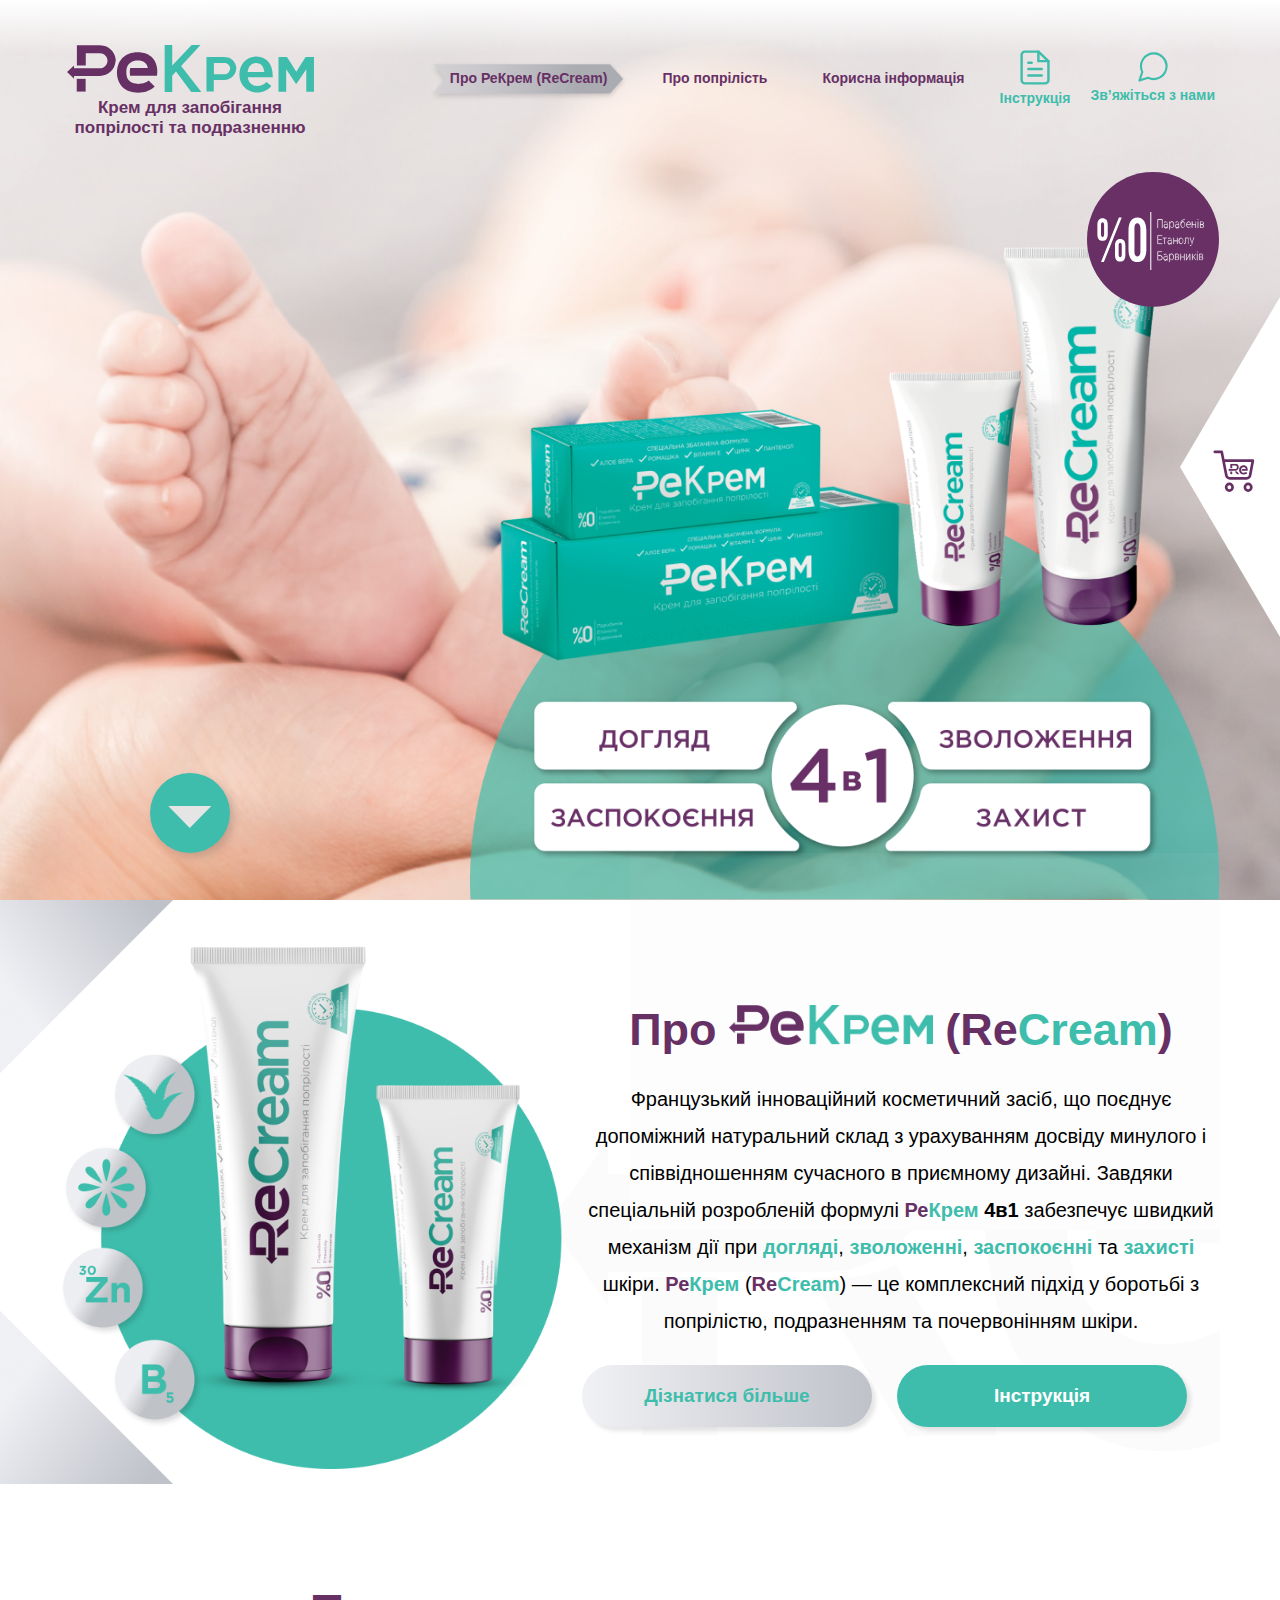
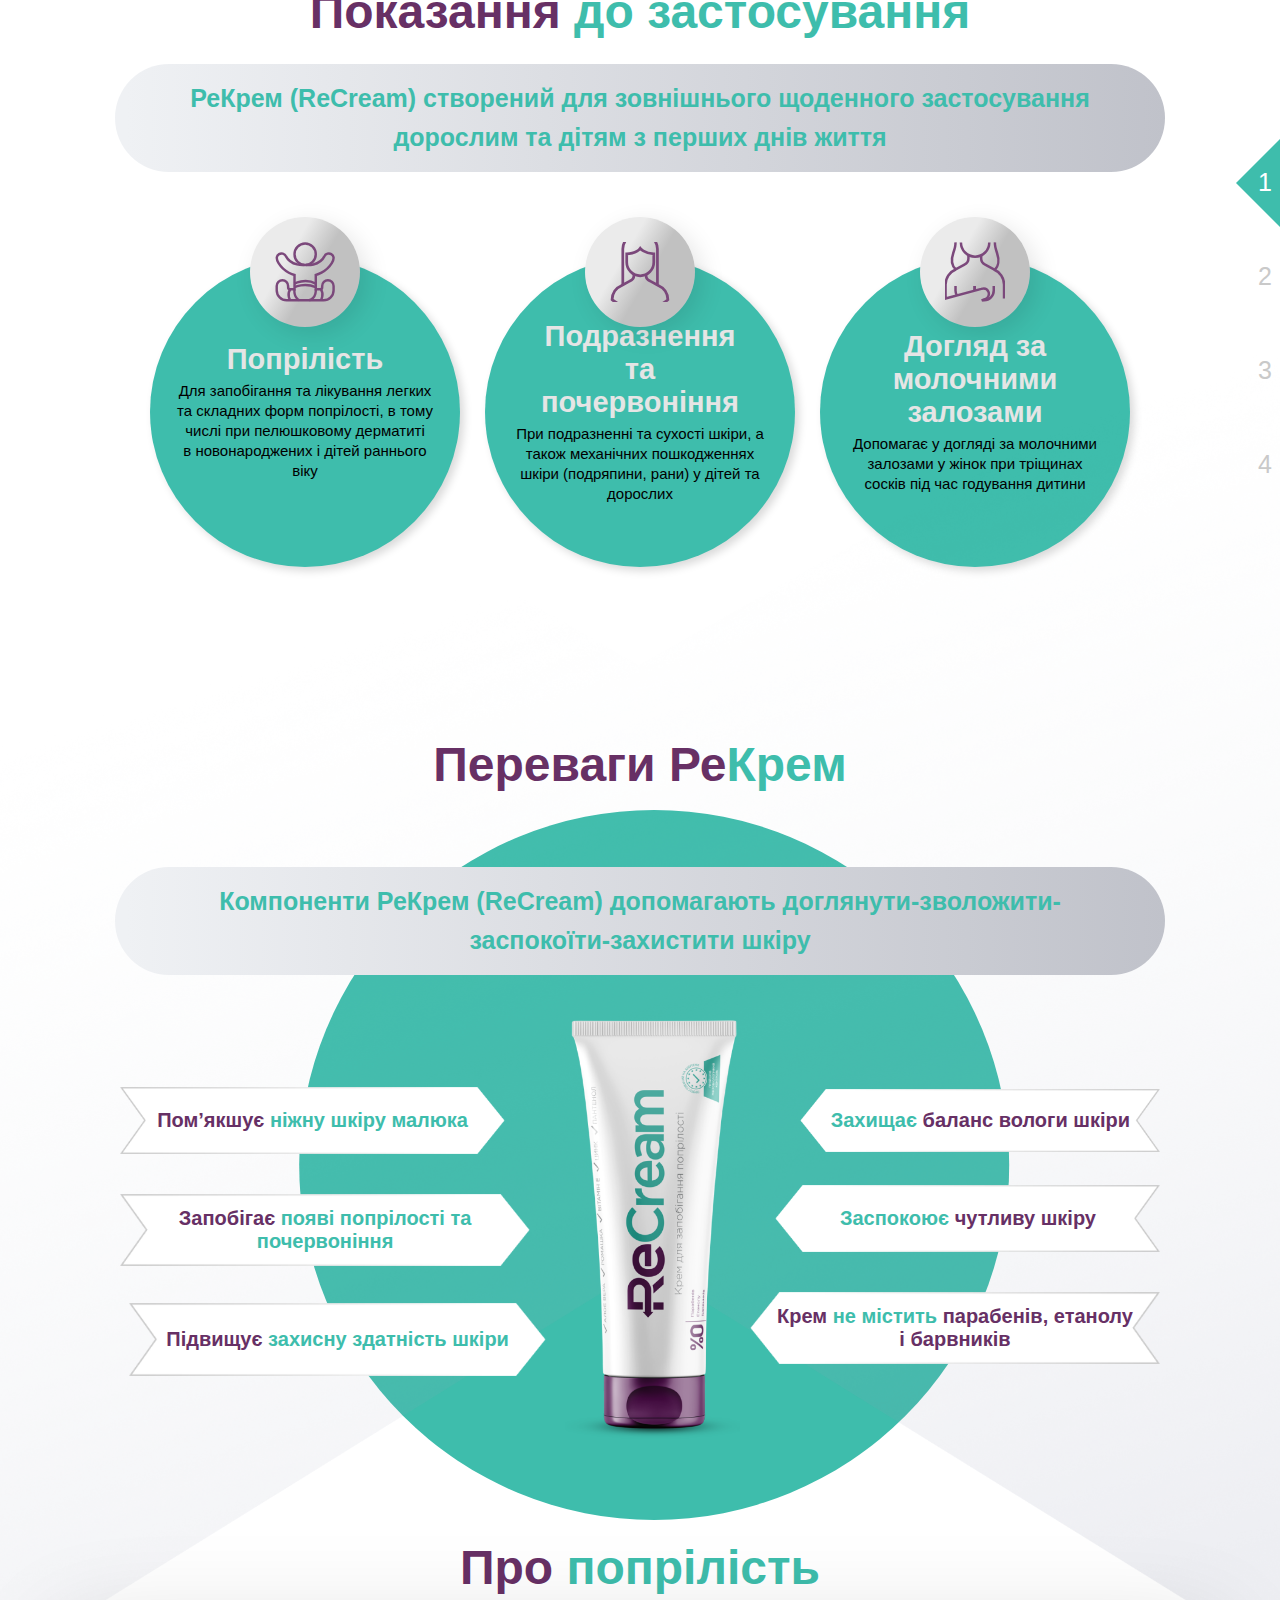
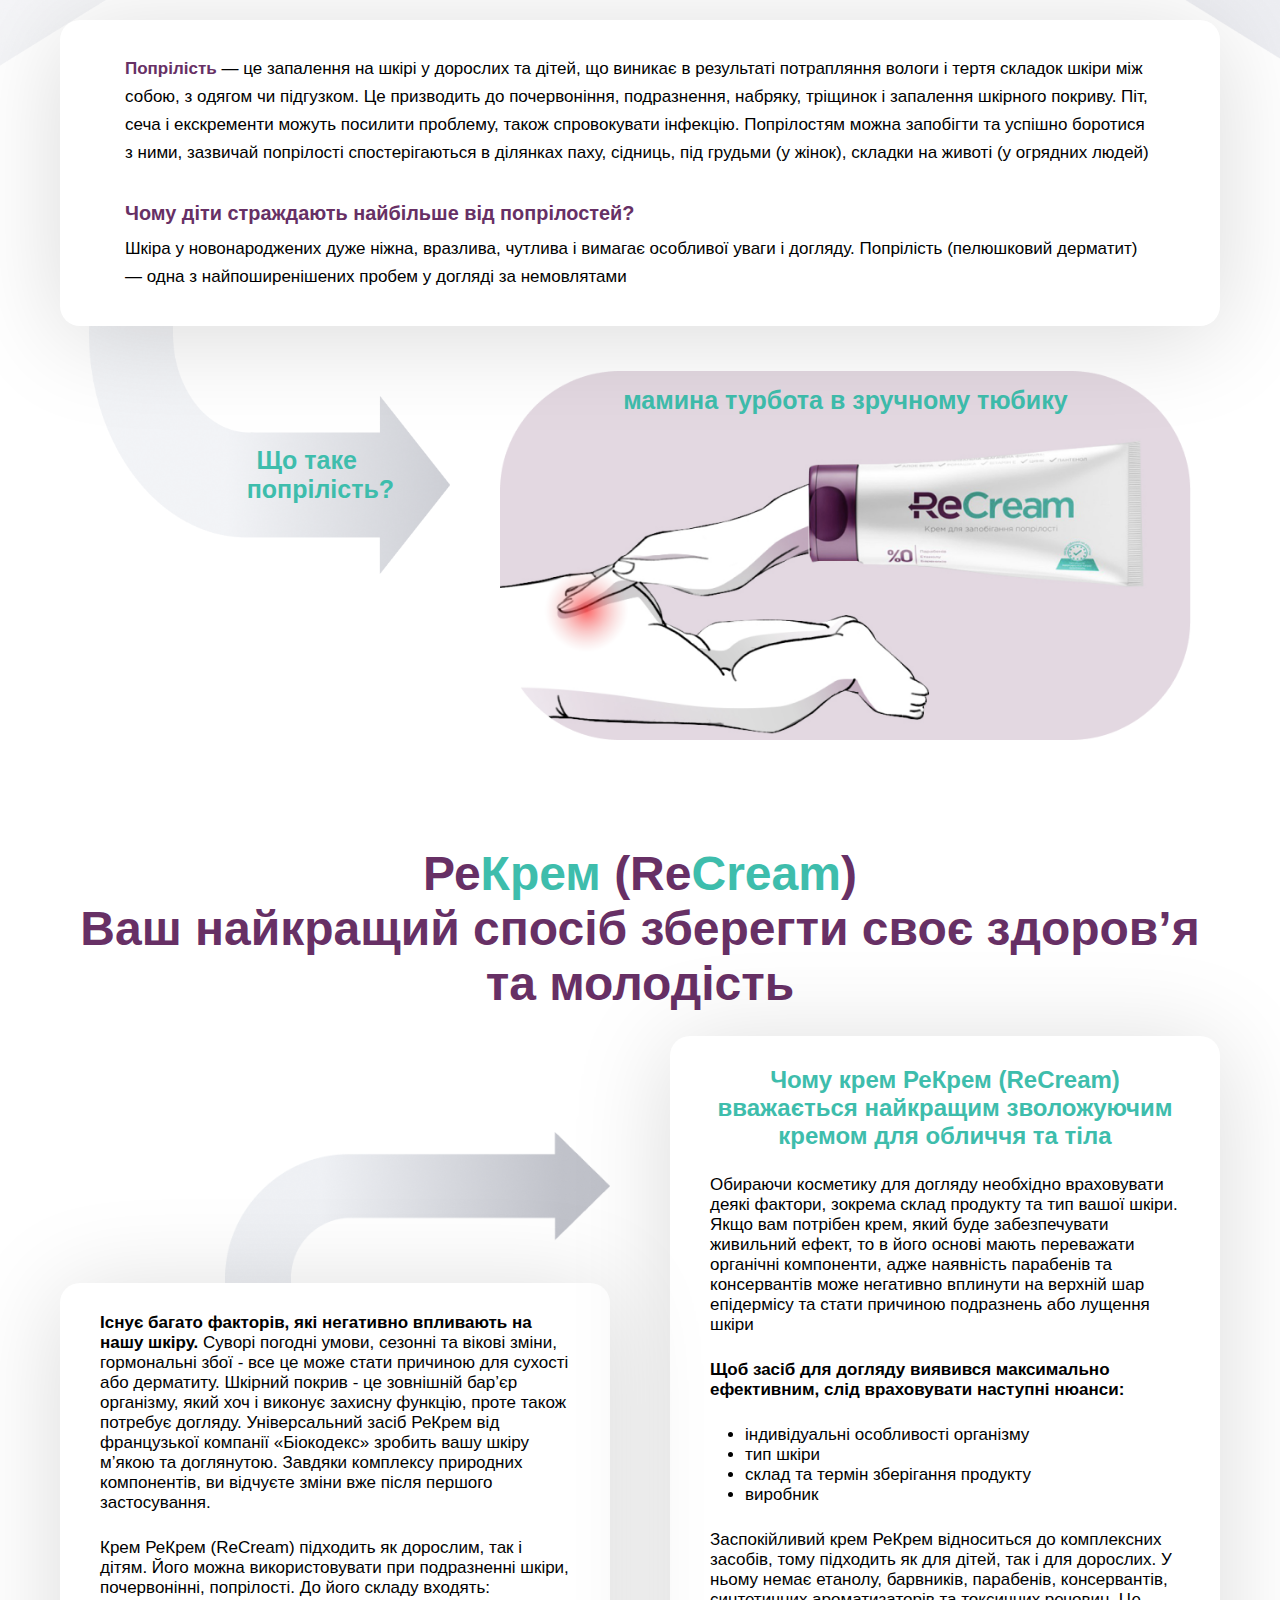
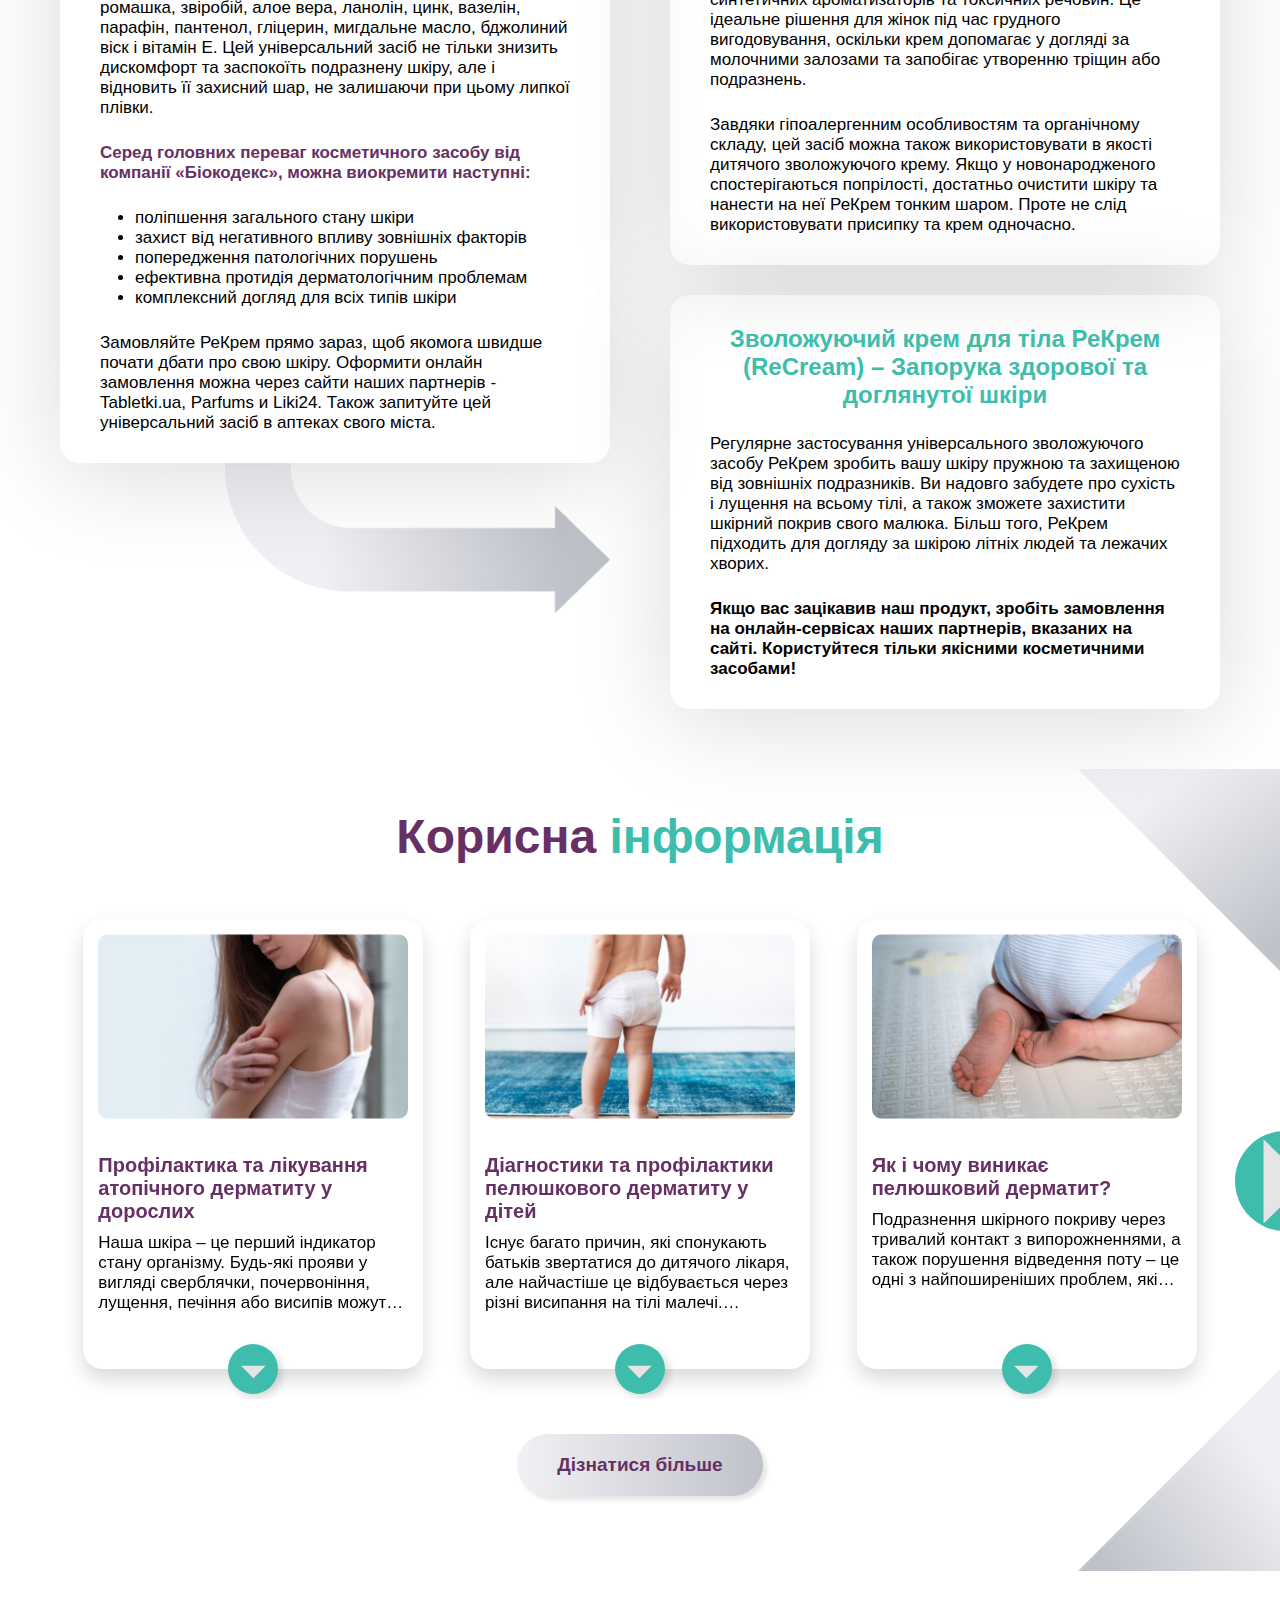
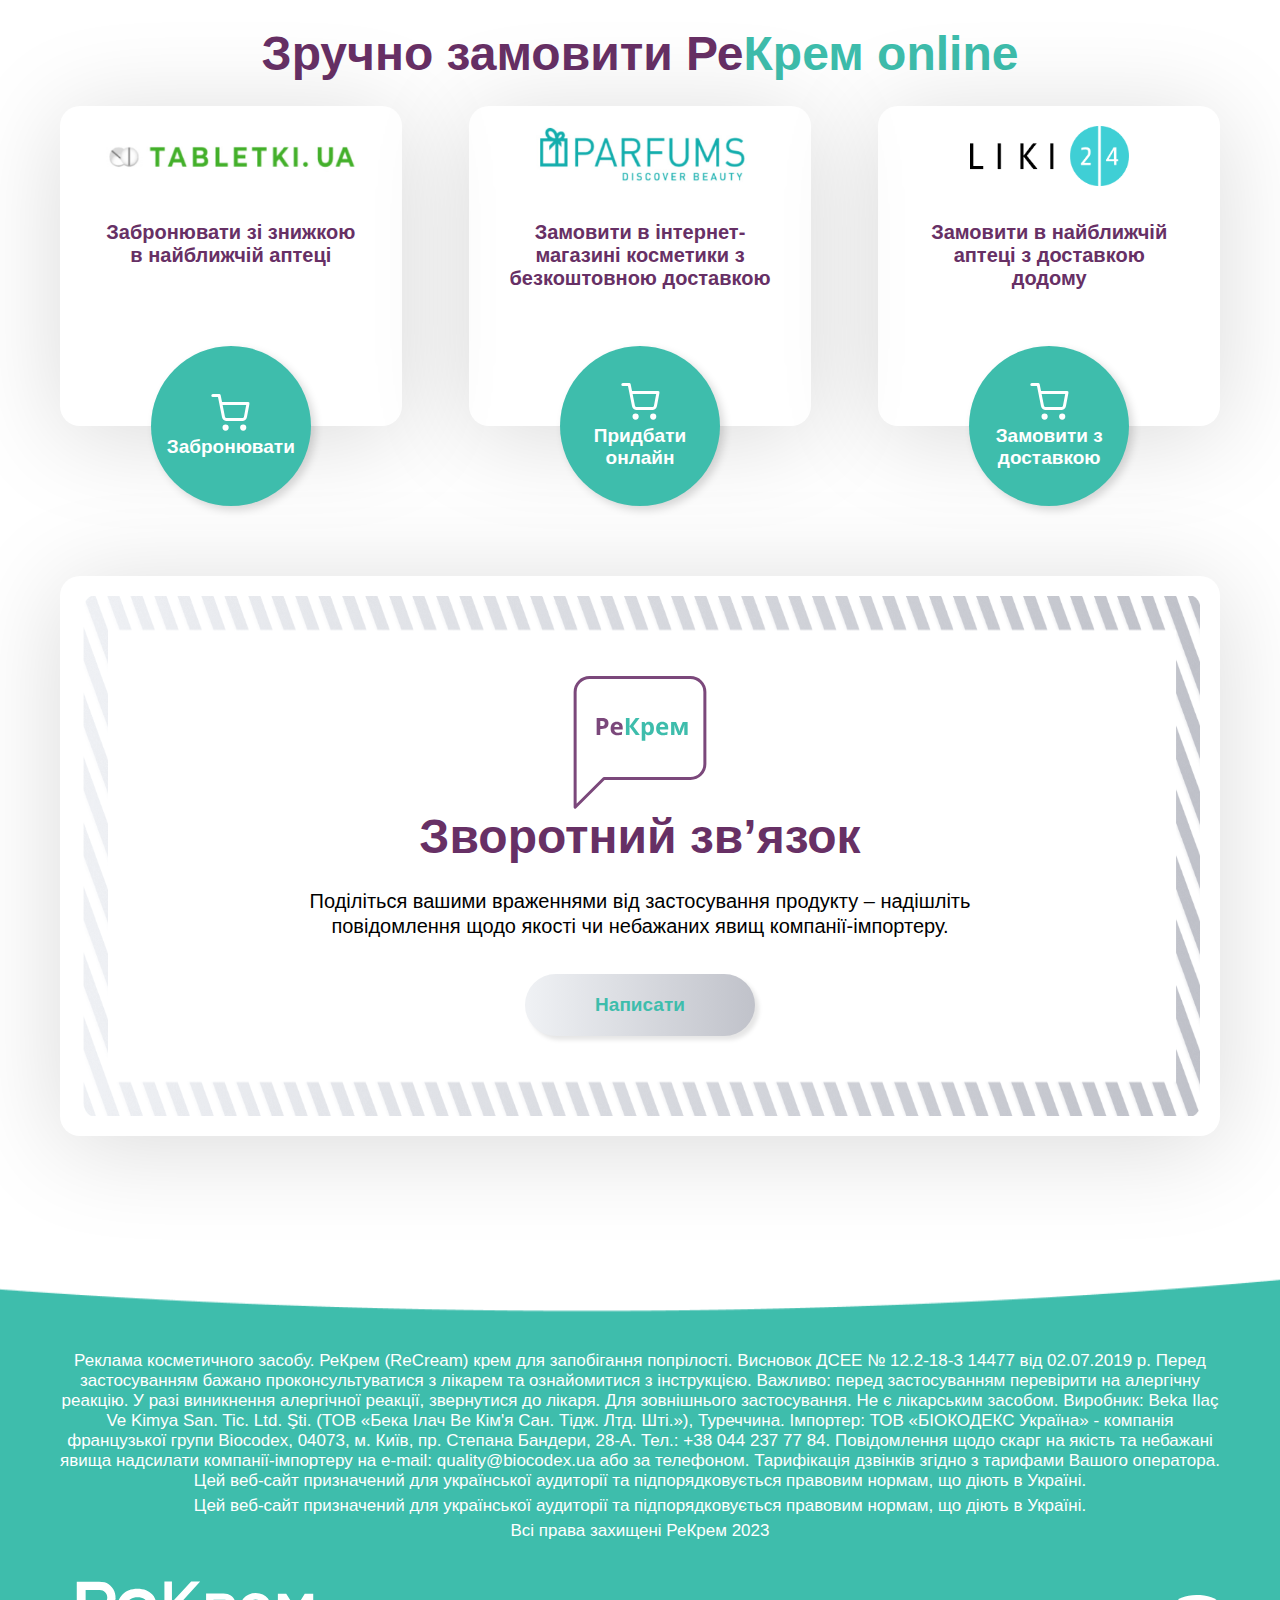
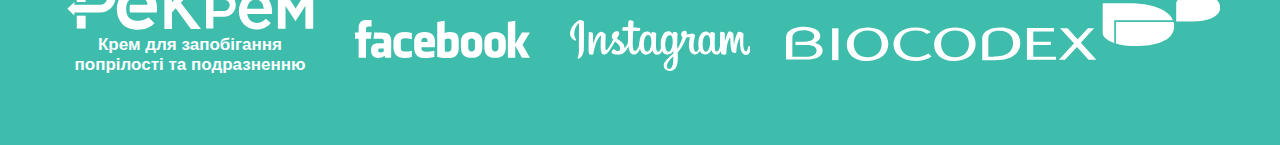
==== index.html @ 2766630d "Modal window was added" ====
<!DOCTYPE html>
<html lang="uk">
<head>
  <meta charset="UTF-8">
  <meta http-equiv="X-UA-Compatible" content="IE=edge">
  <meta name="viewport" content="width=device-width, initial-scale=1.0">
  <link rel="stylesheet" href="./index.css">
  <link
    rel="stylesheet"
    href="https://cdn.jsdelivr.net/npm/swiper@9/swiper-bundle.min.css"
  />
  <title>РеКрем: запобігання попрілості та подразнення</title>
</head>
<body>
  <header>
    <div class="container">
      <div class="header__wrapper">
        <div class="logo">
          <img src="./images/logo--color.svg" alt="ReCream">
          <p>
            <strong class="violet">
              Крем для запобігання попрілості та подразненню
            </strong>
          </p>
        </div>
        <nav class="header__nav">
          <ul class="header__nav-list">
            <li>
              <a href="./index.html" class="active">
                Про РеКрем (ReCream)
              </a>
            </li>
            <li>
              <a href="">
                Про попрілість
              </a>
            </li>
            <li>
              <a href="">
                Корисна інформація
              </a>
            </li>
            <li>
              <ul class="header__nav-sublist">
                <li>
                  <a href="">
                    <img src="./images/instruction-icon.svg" alt="Instruction">
                    Інструкція
                  </a>
                </li>
                <li>
                  <a href="">
                    <img src="./images/chat-icon.svg" alt="Chat">
                    Зв’яжіться з нами
                  </a>
                </li>
              </ul>
            </li>
          </ul>
        </nav>
      </div>
      <div class="header-mobile">
        <div class="logo">
          <img src="./images/logo--color.svg" alt="ReCream">
          <p>
            <strong class="violet">
              Крем для запобігання попрілості та подразненню
            </strong>
          </p>
        </div>
        <button class="burger-button">
          <div class="burger-button__background"></div>
        </button>
        <nav class="header-mobile-nav">
          <ul class="header-modile__nav-list">
            <li>
              <a href="./index.html" class="active">
                Про РеКрем (ReCream)
              </a>
            </li>
            <li>
              <a href="">
                Про попрілість
              </a>
            </li>
            <li>
              <a href="">
                Корисна інформація
              </a>
            </li>
            <li>
              <ul class="header-mobile__nav-sublist">
                <li>
                  <a href="">
                    <img src="./images/instruction-icon.svg" alt="Instruction">
                    Інструкція
                  </a>
                </li>
                <li>
                  <a href="">
                    <img src="./images/chat-icon.svg" alt="Chat">
                    Зв’яжіться з нами
                  </a>
                </li>
              </ul>
            </li>
          </ul>
        </nav>
      </div>
    </div>
  </header>
  <main>
    <section class="section-greeting--main">
      <div class="greeting-background">
        <img src="./images/greeting-background--main.png" alt="ReCream">
      </div>
      <div class="container">
        <div class="greeting__content greeting__content--main">
          <div class="greeting__content--main-links">
            <a href="" class="toContent toContent--with-animation">
              <svg width="44" height="22" viewBox="0 0 44 22" xmlns="http://www.w3.org/2000/svg">
                <path d="M43.3491 0L21.7931 22L0.237122 0H43.3491Z"/>
              </svg>
            </a>
            <a href="/" class="buy">
              <img src="./images/cart-icon.svg" alt="Buy">
              <strong class="violet">
                Придбати
              </strong>
            </a>
          </div>
          <div class="greeting__content--main__description">
            <img src="./images/greeting--main-cream.png" alt="ReCream">
            <img src="./images/greetin--main-cream-description.png" alt="ReCream: 4 в 1">
          </div>
        </div>
      </div>
    </section>
    <section class="section section-about--main">
      <div class="container">
        <div class="about__content">
          <div class="about__content-overlay"></div>
          <img src="./images/about--main-photo.png" alt="ReCream">
          <div class="about__content-text">
            <h2 class="about__title">
              Про
              <span>
                <img src="./images/recream-logo-text.png" alt="ReCream">
              </span>
              &#40;Re<span class="blue">Cream</span>&#41;
            </h2>
            <p>
              Французький інноваційний косметичний засіб, що поєднує допоміжний натуральний склад з урахуванням
              досвіду минулого і співвідношенням сучасного в приємному дизайні. Завдяки спеціальній розробленій
              формулі <strong class="violet">Ре</strong><strong class="blue">Крем</strong>
              <strong>
                4в1
              </strong>
              забезпечує швидкий механізм дії при
              <strong class="blue">догляді</strong>,
              <strong class="blue">зволоженні</strong>,
              <strong class="blue">заспокоєнні</strong> та <strong class="blue">захисті</strong>
              шкіри. <strong class="violet">Ре</strong><strong class="blue">Крем</strong>
              (<strong class="violet">Re</strong><strong class="blue">Cream</strong>) — це комплексний підхід у
              боротьбі з попрілістю, подразненням та почервонінням шкіри.
            </p>
            <div class="about__links">
              <a href="">
                Дізнатися більше
              </a>
              <a href="">
                Інструкція
              </a>
            </div>
          </div>
        </div>
      </div>
    </section>
    <section class="section section-applying--main">
      <div class="container">
        <h2>
          Показання <span class="blue">до застосування</span>
        </h2>
        <p class="with--background">
          <strong class="blue">
            РеКрем (ReCream) створений для зовнішнього щоденного застосування дорослим та дітям з перших днів життя
          </strong>
        </p>
        <div class="applying__tab-buttons">
          <button
            type="button"
            class="applying__tab-button active"
            onclick="showTabContent(0)"
            >
            1
          </button>
          <button
            type="button"
            class="applying__tab-button"
            onclick="showTabContent(1)"
          >
            2
          </button>
          <button
            type="button"
            class="applying__tab-button"
            onclick="showTabContent(2)"
            >
            3
          </button>
          <button
            type="button"
            class="applying__tab-button"
            onclick="showTabContent(3)"
            >
            4
          </button>
        </div>
        <div class="applying__tab-content active">
          <div class="applying__tab-cards">
            <div class="applying__tab-card">
              <div class="applying__tab-card-decoration">
                <img src="./images/baby-icon.svg" alt="">
              </div>
              <div class="applying__tab-card-description">
                <h3>
                  Попрілість
                </h3>
                <p>
                  Для запобігання та лікування легких та складних форм попрілості, в тому числі при пелюшковому
                  дерматиті в новонароджених і дітей раннього віку
                </p>
              </div>
            </div>
            <div class="applying__tab-card">
              <div class="applying__tab-card-decoration">
                <img src="./images/girl-icon.svg" alt="">
              </div>
              <div class="applying__tab-card-description">
                <h3>
                  Подразнення та почервоніння
                </h3>
                <p>
                  При подразненні та сухості шкіри, а також механічних пошкодженнях шкіри (подряпини, рани)
                  у дітей та дорослих
                </p>
              </div>
            </div>
            <div class="applying__tab-card">
              <div class="applying__tab-card-decoration">
                <img src="./images/boobs-icon.svg" alt="">
              </div>
              <div class="applying__tab-card-description">
                <h3>
                  Догляд за молочними залозами
                </h3>
                <p>
                  Допомагає у догляді за молочними залозами у жінок при тріщинах сосків під час годування дитини
                </p>
              </div>
            </div>
          </div>
        </div>
        <div class="applying__tab-content">
          <div class="applying__tab-cards">
            <div class="applying__tab-card">
              <div class="applying__tab-card-decoration">
                <img src="./images/baby-icon.svg" alt="">
              </div>
              <div class="applying__tab-card-description">
                <h3>
                  Попрілість1
                </h3>
                <p>
                  Для запобігання та лікування легких та складних форм попрілості, в тому числі при пелюшковому
                  дерматиті в новонароджених і дітей раннього віку
                </p>
              </div>
            </div>
            <div class="applying__tab-card">
              <div class="applying__tab-card-decoration">
                <img src="./images/girl-icon.svg" alt="">
              </div>
              <div class="applying__tab-card-description">
                <h3>
                  Подразнення та почервоніння
                </h3>
                <p>
                  При подразненні та сухості шкіри, а також механічних пошкодженнях шкіри (подряпини, рани)
                  у дітей та дорослих
                </p>
              </div>
            </div>
            <div class="applying__tab-card">
              <div class="applying__tab-card-decoration">
                <img src="./images/boobs-icon.svg" alt="">
              </div>
              <div class="applying__tab-card-description">
                <h3>
                  Догляд за молочними залозами
                </h3>
                <p>
                  Допомагає у догляді за молочними залозами у жінок при тріщинах сосків під час годування дитини
                </p>
              </div>
            </div>
          </div>
        </div>
        <div class="applying__tab-content">
          <div class="applying__tab-cards">
            <div class="applying__tab-card">
              <div class="applying__tab-card-decoration">
                <img src="./images/baby-icon.svg" alt="">
              </div>
              <div class="applying__tab-card-description">
                <h3>
                  Попрілість2
                </h3>
                <p>
                  Для запобігання та лікування легких та складних форм попрілості, в тому числі при пелюшковому
                  дерматиті в новонароджених і дітей раннього віку
                </p>
              </div>
            </div>
            <div class="applying__tab-card">
              <div class="applying__tab-card-decoration">
                <img src="./images/girl-icon.svg" alt="">
              </div>
              <div class="applying__tab-card-description">
                <h3>
                  Подразнення та почервоніння
                </h3>
                <p>
                  При подразненні та сухості шкіри, а також механічних пошкодженнях шкіри (подряпини, рани)
                  у дітей та дорослих
                </p>
              </div>
            </div>
            <div class="applying__tab-card">
              <div class="applying__tab-card-decoration">
                <img src="./images/boobs-icon.svg" alt="">
              </div>
              <div class="applying__tab-card-description">
                <h3>
                  Догляд за молочними залозами
                </h3>
                <p>
                  Допомагає у догляді за молочними залозами у жінок при тріщинах сосків під час годування дитини
                </p>
              </div>
            </div>
          </div>
        </div>
        <div class="applying__tab-content">
          <div class="applying__tab-cards">
            <div class="applying__tab-card">
              <div class="applying__tab-card-decoration">
                <img src="./images/baby-icon.svg" alt="">
              </div>
              <div class="applying__tab-card-description">
                <h3>
                  Попрілість3
                </h3>
                <p>
                  Для запобігання та лікування легких та складних форм попрілості, в тому числі при пелюшковому
                  дерматиті в новонароджених і дітей раннього віку
                </p>
              </div>
            </div>
            <div class="applying__tab-card">
              <div class="applying__tab-card-decoration">
                <img src="./images/girl-icon.svg" alt="">
              </div>
              <div class="applying__tab-card-description">
                <h3>
                  Подразнення та почервоніння
                </h3>
                <p>
                  При подразненні та сухості шкіри, а також механічних пошкодженнях шкіри (подряпини, рани)
                  у дітей та дорослих
                </p>
              </div>
            </div>
            <div class="applying__tab-card">
              <div class="applying__tab-card-decoration">
                <img src="./images/boobs-icon.svg" alt="">
              </div>
              <div class="applying__tab-card-description">
                <h3>
                  Догляд за молочними залозами
                </h3>
                <p>
                  Допомагає у догляді за молочними залозами у жінок при тріщинах сосків під час годування дитини
                </p>
              </div>
            </div>
          </div>
        </div>
      </div>
    </section>
    <section class="section section-advatages--main">
      <div class="container">
        <h2>
          Переваги Ре<span class="blue">Крем</span>
        </h2>
        <p class="with--background">
          <strong class="blue">
            Компоненти РеКрем (ReCream) допомагають доглянути-зволожити-заспокоїти-захистити шкіру
          </strong>
        </p>
        <div class="advantages__content">
          <div class="advantages__content-row advantages__content-row--1">
            <div class="advantages__content-text">
              <p>
                <strong class="violet">Пом’якшує</strong>
                <strong class="blue">ніжну шкіру малюка</strong>
              </p>
            </div>
            <div class="advantages__content-text">
              <p>
                <strong class="violet">Запобігає</strong>
                <strong class="blue">появі попрілості та почервоніння</strong>
              </p>
            </div>
            <div class="advantages__content-text">
              <p>
                <strong class="violet">Підвищує</strong>
                <strong class="blue">захисну здатність шкіри</strong>
              </p>
            </div>
          </div>
          <div class="advantages__content-row advantages__content-row--2">
            <img src="./images/cream__tube.png" alt="ReCream">
          </div>
          <div class="advantages__content-row advantages__content-row--3">
            <div class="advantages__content-text">
              <p>
                <strong class="blue">Захищає</strong>
                <strong class="violet">баланс вологи шкіри</strong>
              </p>
            </div>
            <div class="advantages__content-text">
              <p>
                <strong class="blue">Заспокоює</strong>
                <strong class="violet">чутливу шкіру</strong>
              </p>
            </div>
            <div class="advantages__content-text">
              <p>
                <strong class="violet">Крем</strong>
                <strong class="blue">не містить</strong>
                <strong class="violet">парабенів, етанолу і барвників</strong>
              </p>
            </div>
          </div>
        </div>
      </div>
    </section>
    <section class="section section-chafing--main">
      <div class="container">
        <h2>
          Про <strong class="blue">попрілість</strong>
        </h2>
        <div class="chafing__text">
          <p>
            <strong class="violet">Попрілість</strong> — це запалення на шкірі у дорослих та дітей, що виникає в
            результаті потрапляння вологи і тертя складок шкіри між собою, з одягом чи підгузком. Це
            призводить до почервоніння, подразнення, набряку, тріщинок і запалення шкірного покриву. Піт, сеча і
            екскременти можуть посилити проблему, також спровокувати інфекцію. Попрілостям можна запобігти та
            успішно боротися з ними, зазвичай попрілості спостерігаються в ділянках паху, сідниць, під грудьми
            (у жінок), складки на животі (у огрядних людей)
          </p>
          <h3>
            Чому діти страждають найбільше від попрілостей?
          </h3>
          <p>
            Шкіра у новонароджених дуже ніжна, вразлива, чутлива і вимагає особливої уваги і догляду. Попрілість
            (пелюшковий дерматит) — одна з найпоширенішених пробем у догляді за немовлятами
          </p>
        </div>
        <div class="chafing__about">
          <div class="chafing__about-title">
            <h3>
              <strong class="blue">
                Що таке попрілість?
              </strong>
            </h3>
          </div>
          <div class="chafing__img">
            <h3>
              <strong class="blue">
                мамина турбота в зручному тюбику
              </strong>
            </h3>
            <img src="./images/baby-ass-img.png" alt="Мамина турбота в зручному тюбику">
          </div>
        </div>
      </div>
    </section>
    <section class="section section-cream--main">
      <div class="container">
        <h2>
          Ре<strong class="blue">Крем</strong> (Re<strong class="blue">Cream</strong>)
          <br>
          Ваш найкращий спосіб зберегти своє здоров’я та молодість
        </h2>
        <div class="cream__content">
          <div class="cream__content-row">
            <img src="./images/cream-decorator-arrow.png">
            <div class="cream__content-text">
              <p>
                <strong>Існує багато факторів, які негативно впливають на нашу шкіру.</strong>
                Суворі погодні умови, сезонні та вікові зміни, гормональні збої - все це може стати причиною для
                сухості або дерматиту. Шкірний покрив - це зовнішній бар’єр організму, який хоч і виконує захисну
                функцію, проте також потребує догляду. Універсальний засіб РеКрем від французької компанії
                «Біокодекс» зробить вашу шкіру м’якою та доглянутою. Завдяки комплексу природних компонентів,
                ви відчуєте зміни вже після першого застосування.
              </p>
              <p>
                Крем РеКрем (ReCream) підходить як дорослим, так і дітям. Його можна використовувати при
                подразненні шкіри, почервонінні, попрілості. До його складу входять: ромашка, звіробій, алое вера,
                ланолін, цинк, вазелін, парафін, пантенол, гліцерин, мигдальне масло, бджолиний віск і вітамін Е.
                Цей універсальний засіб не тільки знизить дискомфорт та заспокоїть подразнену шкіру, але і
                відновить її захисний шар, не залишаючи при цьому липкої плівки.
              </p>
              <p>
                <strong class="violet">
                  Серед головних переваг косметичного засобу від компанії «Біокодекс», можна виокремити наступні:
                </strong>
              </p>
              <ul>
                <li>
                  поліпшення загального стану шкіри
                </li>
                <li>
                  захист від негативного впливу зовнішніх факторів
                </li>
                <li>
                  попередження патологічних порушень
                </li>
                <li>
                  ефективна протидія дерматологічним проблемам
                </li>
                <li>
                  комплексний догляд для всіх типів шкіри
                </li>
              </ul>
              <p>
                Замовляйте РеКрем прямо зараз, щоб якомога швидше почати дбати про свою шкіру. Оформити онлайн
                замовлення можна через сайти наших партнерів - Tabletki.ua, Parfums и Liki24. Також запитуйте
                цей універсальний засіб в аптеках свого міста.
              </p>
            </div>
            <img src="./images/cream-decorator-arrow.png">
          </div>
          <div class="cream__content-row">
            <div class="cream__content-text">
              <h3>
                <strong class="blue">
                  Чому крем РеКрем (ReCream) вважається найкращим зволожуючим кремом для обличчя та тіла
                </strong>
              </h3>
              <p>
                Обираючи косметику для догляду необхідно враховувати деякі фактори, зокрема склад
                продукту та тип вашої шкіри. Якщо вам потрібен крем, який буде забезпечувати живильний
                ефект, то в його основі мають переважати органічні компоненти, адже наявність парабенів та
                консервантів може негативно вплинути на верхній шар епідермісу та стати причиною
                подразнень або лущення шкіри
              </p>
              <p>
                <strong>
                  Щоб засіб для догляду виявився максимально ефективним, слід враховувати наступні нюанси:
                </strong>
              </p>
              <ul>
                <li>
                  індивідуальні особливості організму
                </li>
                <li>
                  тип шкіри
                </li>
                <li>
                  склад та термін зберігання продукту
                </li>
                <li>
                  виробник
                </li>
              </ul>
              <p>
                Заспокійливий крем РеКрем відноситься до комплексних засобів, тому підходить як для дітей, так і
                для дорослих. У ньому немає етанолу, барвників, парабенів, консервантів, синтетичних ароматизаторів
                та токсичних речовин. Це ідеальне рішення для жінок під час грудного вигодовування, оскільки крем
                допомагає у догляді за молочними залозами та запобігає утворенню тріщин або подразнень.
              </p>
              <p>
                Завдяки гіпоалергенним особливостям та органічному складу, цей засіб можна також використовувати в
                якості дитячого зволожуючого крему. Якщо у новонародженого спостерігаються попрілості, достатньо
                очистити шкіру  та нанести на неї РеКрем тонким шаром. Проте не слід використовувати присипку та
                крем одночасно.
              </p>
            </div>
            <div class="cream__content-text">
              <h3>
                <strong class="blue">
                  Зволожуючий крем для тіла РеКрем (ReCream) – Запорука здорової та доглянутої шкіри
                </strong>
              </h3>
              <p>
                Регулярне застосування універсального зволожуючого засобу РеКрем зробить вашу шкіру пружною та
                захищеною від зовнішніх подразників. Ви надовго забудете про сухість і лущення на всьому тілі, а
                також зможете захистити шкірний покрив свого малюка. Більш того, РеКрем підходить для догляду за
                шкірою літніх людей та лежачих хворих.
              </p>
              <p>
                <strong>
                  Якщо вас зацікавив наш продукт, зробіть замовлення на онлайн-сервісах наших партнерів, вказаних
                  на сайті. Користуйтеся тільки якісними косметичними засобами!
                </strong>
              </p>
            </div>
          </div>
        </div>
      </div>
    </section>
    <section class="section section--useful--main">
      <div class="container container--useful--main">
        <h2>
          Корисна <strong class="blue">інформація</strong>
        </h2>
        <div class="useful__content">
          <div class="swiper useful__content-slider">
            <div class="swiper-wrapper useful__content-slider-wrapper">
              <div class="swiper-slide useful__content-slider-item">
                <div class="useful__content-slider-card">
                  <div class="useful__content-slider-item-photo">
                    <img src="./images/useful__slider-photo-1.jpg" alt="Профілактика та лікування атопічного дерматиту у дорослих">
                  </div>
                  <h3>
                    Профілактика та лікування атопічного дерматиту у дорослих
                  </h3>
                  <p>
                    Наша шкіра – це перший індикатор стану організму. Будь-які прояви у вигляді сверблячки,
                    почервоніння, лущення, печіння або висипів можуть бути симптомами атопічного дерматиту
                  </p>
                  <a href="" class="toContent toContent--small">
                    <svg width="44" height="22" viewBox="0 0 44 22" xmlns="http://www.w3.org/2000/svg">
                      <path d="M43.3491 0L21.7931 22L0.237122 0H43.3491Z"/>
                    </svg>
                  </a>
                </div>
              </div>
              <div class="swiper-slide useful__content-slider-item">
                <div class="useful__content-slider-card">
                  <div class="useful__content-slider-item-photo">
                    <img src="./images/useful__slider-photo-2.jpg" alt="Діагностики та профілактики пелюшкового дерматиту у дітей">
                  </div>
                  <h3>
                    Діагностики та профілактики пелюшкового дерматиту у дітей
                  </h3>
                  <p>
                    Існує багато причин, які спонукають батьків звертатися до дитячого лікаря, але найчастіше це відбувається
                    через різні висипання на тілі малечі. Пелюшковий дерматит у хлопчиків та дівчаток
                  </p>
                  <a href="" class="toContent toContent--small">
                    <svg width="44" height="22" viewBox="0 0 44 22" xmlns="http://www.w3.org/2000/svg">
                      <path d="M43.3491 0L21.7931 22L0.237122 0H43.3491Z"/>
                    </svg>
                  </a>
                </div>
              </div>
              <div class="swiper-slide useful__content-slider-item">
                <div class="useful__content-slider-card">
                  <div class="useful__content-slider-item-photo">
                    <img src="./images/useful__slider-photo-3.jpg" alt="Як і чому виникає пелюшковий дерматит?">
                  </div>
                  <h3>
                    Як і чому виникає пелюшковий дерматит?
                  </h3>
                  <p>
                    Подразнення шкірного покриву через тривалий контакт з випорожненнями, а також порушення
                    відведення поту – це одні з найпоширеніших проблем, які властиві новонародженим дітям.
                  </p>
                  <a href="" class="toContent toContent--small">
                    <svg width="44" height="22" viewBox="0 0 44 22" xmlns="http://www.w3.org/2000/svg">
                      <path d="M43.3491 0L21.7931 22L0.237122 0H43.3491Z"/>
                    </svg>
                  </a>
                </div>
              </div>
              <div class="swiper-slide useful__content-slider-item">
                <div class="useful__content-slider-card">
                  <div class="useful__content-slider-item-photo">
                    <img src="./images/useful__slider-photo-4.jpg" alt="Як обрати мазь для загоєння ран?">
                  </div>
                  <h3>
                    Як обрати мазь для загоєння ран?
                  </h3>
                  <p>
                    Існує безліч причин, через які на нашій шкірі можуть утворюватися рани. Хтось необачно
                    поводиться з побутовими предметами, інші ігнорують щоденний догляд або страждають на хронічні
                    захворювання. 
                  </p>
                  <a href="" class="toContent toContent--small">
                    <svg width="44" height="22" viewBox="0 0 44 22" xmlns="http://www.w3.org/2000/svg">
                      <path d="M43.3491 0L21.7931 22L0.237122 0H43.3491Z"/>
                    </svg>
                  </a>
                </div>
              </div>
              <div class="swiper-slide useful__content-slider-item">
                <div class="useful__content-slider-card">
                  <div class="useful__content-slider-item-photo">
                    <img src="./images/useful__slider-photo-1.jpg" alt="Профілактика та лікування атопічного дерматиту у дорослих">
                  </div>
                  <h3>
                    Профілактика та лікування атопічного дерматиту у дорослих
                  </h3>
                  <p>
                    Наша шкіра – це перший індикатор стану організму. Будь-які прояви у вигляді сверблячки,
                    почервоніння, лущення, печіння або висипів можуть бути симптомами атопічного дерматиту
                  </p>
                  <a href="" class="toContent toContent--small">
                    <svg width="44" height="22" viewBox="0 0 44 22" xmlns="http://www.w3.org/2000/svg">
                      <path d="M43.3491 0L21.7931 22L0.237122 0H43.3491Z"/>
                    </svg>
                  </a>
                </div>
              </div>
              <div class="swiper-slide useful__content-slider-item">
                <div class="useful__content-slider-card">
                  <div class="useful__content-slider-item-photo">
                    <img src="./images/useful__slider-photo-1.jpg" alt="Профілактика та лікування атопічного дерматиту у дорослих">
                  </div>
                  <h3>
                    Профілактика та лікування атопічного дерматиту у дорослих
                  </h3>
                  <p>
                    Наша шкіра – це перший індикатор стану організму. Будь-які прояви у вигляді сверблячки,
                    почервоніння, лущення, печіння або висипів можуть бути симптомами атопічного дерматиту
                  </p>
                  <a href="" class="toContent toContent--small">
                    <svg width="44" height="22" viewBox="0 0 44 22" xmlns="http://www.w3.org/2000/svg">
                      <path d="M43.3491 0L21.7931 22L0.237122 0H43.3491Z"/>
                    </svg>
                  </a>
                </div>
              </div>
              <div class="swiper-slide useful__content-slider-item">
                <div class="useful__content-slider-card">
                  <div class="useful__content-slider-item-photo">
                    <img src="./images/useful__slider-photo-1.jpg" alt="Профілактика та лікування атопічного дерматиту у дорослих">
                  </div>
                  <h3>
                    Профілактика та лікування атопічного дерматиту у дорослих
                  </h3>
                  <p>
                    Наша шкіра – це перший індикатор стану організму. Будь-які прояви у вигляді сверблячки,
                    почервоніння, лущення, печіння або висипів можуть бути симптомами атопічного дерматиту
                  </p>
                  <a href="" class="toContent toContent--small">
                    <svg width="44" height="22" viewBox="0 0 44 22" xmlns="http://www.w3.org/2000/svg">
                      <path d="M43.3491 0L21.7931 22L0.237122 0H43.3491Z"/>
                    </svg>
                  </a>
                </div>
              </div>
            </div>
          </div>
          <div class="swiper-button-prev useful__slider-button">
            <svg width="44" height="22" viewBox="0 0 44 22" xmlns="http://www.w3.org/2000/svg">
              <path d="M43.3491 0L21.7931 22L0.237122 0H43.3491Z"/>
            </svg>
          </div>
          <div class="swiper-button-next useful__slider-button">
            <svg width="44" height="22" viewBox="0 0 44 22" xmlns="http://www.w3.org/2000/svg">
              <path d="M43.3491 0L21.7931 22L0.237122 0H43.3491Z"/>
            </svg>
          </div>
          <a href="">
            <strong class="violet">
              Дізнатися більше
            </strong>
          </a>
        </div>
      </div>
    </section>
    <section class="section section--buy">
      <div class="container">
        <h2>
          Зручно замовити Ре<strong class="blue">Крем online</strong>
        </h2>
        <div class="buy__cards">
          <div class="buy__card">
            <img src="./images/tabletki__logo.png" alt="Tabletki">
            <p>
              <strong class="violet">
                Забронювати зі знижкою в найближчій аптеці
              </strong>
            </p>
            <a href="">
              <img src="./images/cart-icon--white.svg" alt="Забронювати">
              <strong>Забронювати</strong>
            </a>
          </div>
          <div class="buy__card">
            <img src="./images/parfum__logo.png" alt="Parfum">
            <p>
              <strong class="violet">
                Замовити в інтернет-магазині косметики з безкоштовною доставкою
              </strong>
            </p>
            <a href="">
              <img src="./images/cart-icon--white.svg" alt="Придбати онлайн">
              <strong>Придбати онлайн</strong>
            </a>
          </div>
          <div class="buy__card">
            <img src="./images/liki__logo.png" alt="Liki24">
            <p>
              <strong class="violet">
                Замовити в найближчій аптеці з доставкою додому 
              </strong>
            </p>
            <a href="">
              <img src="./images/cart-icon--white.svg" alt="Замовити з доставкою">
              <strong>Замовити з доставкою</strong>
            </a>
          </div>
        </div>
      </div>
    </section>
    <section class="section section--conect">
      <div class="container">
        <div class="conect__wrapper">
          <div class="conect__background">
            <img src="./images/background-conect.png">
            <div class="connect__content">
              <img src="./images/conect__logo.svg" alt="ReCream">
              <h2>
                Зворотний зв’язок
              </h2>
              <p>
                Поділіться вашими враженнями від застосування продукту – надішліть повідомлення щодо
                якості чи небажаних явищ компанії-імпортеру.
              </p>
              <button type="button" class="open-modal">
                <strong class="blue">
                  Написати
                </strong>
              </button>
            </div>
          </div>
        </div>
      </div>
    </section>
    <section class="modal">
      <div class="modal__content">
        <button type="button" class="close-modal">
          <svg width="14" height="14" viewBox="0 0 14 14" xmlns="http://www.w3.org/2000/svg">
            <path d="M0.413849 11.6088C-0.13277 12.1554 -0.13277 13.0431 0.413849 13.5898C0.960468 14.1364 1.84818 14.1364 2.39479 13.5898L6.99951 8.98067L11.609 13.5858C12.1557 14.1324 13.0429 14.1324 13.5895 13.5858C14.1362 13.0392 14.1362 12.1515 13.5895 11.6049L8.98046 7.00016L13.5852 2.39107C14.1318 1.84445 14.1318 0.956742 13.5852 0.410123C13.0386 -0.136496 12.1508 -0.136496 11.6042 0.410123L6.99951 5.01921L2.39042 0.414495C1.8438 -0.132124 0.956095 -0.132124 0.409476 0.414495C-0.137143 0.961114 -0.137143 1.84882 0.409476 2.39544L5.01857 7.00016L0.413849 11.6092V11.6088Z"/>
          </svg>
        </button>
        <form>
          <input type="text" name="name" placeholder="Ім'я">
          <input type="email" name="email" placeholder="E-mail">
          <input type="text" name="theme" placeholder="Тема">
          <textarea name="message" placeholder="Повідомлення" rows="3"></textarea>
          <button type="submit">
            Відправити
          </button>
        </form>
      </div>
    </section>
  </main>
  <footer>
    <div class="container">
      <p>
        Реклама косметичного засобу. РеКрем (ReCream) крем для запобігання попрілості. Висновок
        ДСЕЕ № 12.2-18-3 14477 від 02.07.2019 р. Перед застосуванням бажано проконсультуватися з лікарем та
        ознайомитися з інструкцією. Важливо: перед застосуванням перевірити на алергічну реакцію. У разі
        виникнення алергічної реакції, звернутися до лікаря. Для зовнішнього застосування.
        Не є лікарським засобом. Виробник: Beka Ilaç Ve Kimya San. Tic. Ltd. Şti. (ТОВ «Бека Ілач Ве Кім'я Сан.
        Тідж. Лтд. Шті.»), Туреччина. Імпортер: ТОВ «БІОКОДЕКС Україна» - компанія французької групи Biocodex,
        04073, м. Київ, пр. Степана Бандери, 28-А. Тел.: +38 044 237 77 84. Повідомлення щодо скарг на якість та
        небажані явища надсилати компанії-імпортеру на е-mail: quality@biocodex.ua або за телефоном. Тарифікація
        дзвінків згідно з тарифами Вашого оператора. Цей веб-сайт призначений для української аудиторії та
        підпорядковується правовим нормам, що діють в Україні.
      </p>
      <p>
        Цей веб-сайт призначений для української аудиторії та підпорядковується правовим нормам, що діють в Україні.
      </p>
      <p>
        Всі права захищені РеКрем 2023
      </p>
      <div class="footer__logos">
        <div class="logo logo--white">
          <img src="./images/logo--white.svg" alt="ReCream">
          <p>
              Крем для запобігання попрілості та подразненню
          </p>
        </div>
        <div class="links">
          <a href="">
            <img src="./images/facebook-logo.svg" alt="Facebook">
          </a>
          <a href="">
            <img src="./images/instagram-logo.svg" alt="Instagram">
          </a>
        </div>
        <div class="biodex">
          <img src="./images/biodex-logo.svg" alt="Biodex">
        </div>
      </div>
    </div>
  </footer>

  <script src="https://cdn.jsdelivr.net/npm/swiper@9/swiper-bundle.min.js"></script>
  <script src="./index.js"></script>
</body>
</html>
---- index.css ----
/*#region normalizeCSS*/
* {
  box-sizing: border-box;
  margin: 0;
  padding: 0;
}

ul, ol {
  list-style: none;
}

a {
  display: block;
  font-family: inherit;
  color: inherit;
  text-decoration: none;
}

button {
  display: block;
  background-color: transparent;
  border: none;
  font-family: inherit;
  color: inherit;
}

img {
  display: block;
  object-fit: cover;
  max-width: 100%;
  max-height: 100%;
}
/*#endregion normalizeCSS*/

/*#region variables*/
:root {
  --color-accent-blue: #3EBDAC;
  --color-accent-violet: #673065;

  --color-black: #000;
  --color-white: #fff;
}
/*#endregion variables*/

/*#region fonts*/
@font-face {
  font-family: 'Open Sans', sans-serif;
  src: url('./fonts/OpenSans-Regular.ttf') format('truetype');
  font-style: normal;
  font-weight: 400;
}

@font-face {
  font-family: 'Open Sans', sans-serif;
  src: url('./fonts/OpenSans-Bold.ttf') format('truetype');
  font-style: normal;
  font-weight: 700;
}
/*#endregion fonts*/

/*#region animations*/
@keyframes scrollToContent {
  0% {
    transform: translateY(15px);
  }
  50% {
    transform: translateY(0);
  }
  100% {
    transform: translateY(15px);
  }
}
/*#endregion animations*/

/*#region generalStyles*/
body {
  overflow-x: hidden;
}
body {
  font-family: 'Open Sans', sans-serif;
  font-weight: 400;
  font-size: 17px;
  color: var(--color-black);
  scroll-behavior: smooth;
}

body.no-scroll {
  overflow-y: hidden;
}

.container {
  max-width: 1920px;
  width: 100%;
  margin: 0 auto;
  padding-left: 120px;
  padding-right: 120px;
}

.section {
  margin-bottom: 150px;
}

h2 {
  margin-bottom: 25px;
  font-weight: 700;
  font-size: 48px;
  text-align: center;
  color: var(--color-accent-violet);
}

h2 > span {
  display: inline-block;
}

span.blue,
strong.blue {
  color: var(--color-accent-blue);
}

span.violet,
strong.violet {
  color: var(--color-accent-violet);
}

button {
  cursor: pointer;
}
/*#endregion generalStyles*/

/*#region header*/
header {
  background: linear-gradient(180deg, #FFFFFF 0%, rgba(255, 255, 255, 0) 29.77%);
}

.header-mobile {
  display: none;
}

.header__wrapper {
  display: flex;
  justify-content: space-between;
  align-items: flex-start;
  padding-top: 45px;
  padding-bottom: 45px;
}

.logo {
  max-width: 440px;
}
.logo img {
  margin: 0 auto 5px;
  max-width: 345px;
  width: 95%;
}
.logo p {
  font-weight: 700;
  font-size: 29px;
  width: 100%;
  text-align: center;
}

.header__nav-list {
  display: flex;
  align-items: center;
  justify-content: space-between;
  gap: 80px;
}

.header__nav-list li a {
  padding: 10px 25px;
  font-weight: 700;
  font-size: 14px;
  color: var(--color-accent-violet);
}
.header__nav-list li a.active {
  position: relative;
}
.header__nav-list li a.active::after {
  content: '';
  position: absolute;
  top: 0;
  right: 0;
  bottom: 0;
  left: 0;
  transform: scale(1.2) translateY(8%);
  display: block;
  width: 100%;
  height: 100%;
  background-image: url('./images/header-arrow.png');
  background-size: contain;
  background-position: center;
  background-repeat: no-repeat;
  z-index: -1;
}

.header__nav-sublist {
  display: flex;
  align-items: center;
  justify-content: space-between;
  gap: 40px;
}

.header__nav-sublist li a {
  display: flex;
  flex-direction: column;
  align-items: center;
  width: max-content;
  padding: 5px;
  font-weight: 700;
  color: var(--color-accent-blue);
}
.header__nav-sublist li a img {
  margin-bottom: 5px;
}


/*#endregion header*/

/*#region greeting*/
.greeting-background {
  position: absolute;
  top: 0;
  right: 0;
  bottom: 0;
  left: 0;
  z-index: -2;
}
.greeting-background img {
  width: 100%;
  height: 100vh;
}
.greeting__content {
  min-height: calc(100vh - 230px);
  max-height: calc(100vh - 230px);
}

.greeting__content--main {
  padding-bottom: 32px;
  padding-left: 90px;
  display: flex;
  align-items: flex-end;
  justify-content: space-between;
}

a.toContent {
  width: 80px;
  height: 80px;
  display: flex;
  align-items: center;
  justify-content: center;
  border-radius: 50%;
  background-color: var(--color-accent-blue);
  box-shadow: 4px 4px 8px rgba(0, 0, 0, 0.15);
  transition: all 0.4s;
}
.toContent--with-animation {
  animation: scrollToContent 2s ease-out infinite;
}
a.toContent svg {
  fill: #e5e5e5;
  margin-top: 7px;
}
a.toContent:hover {
  background-color: #e5e5e5;
}
a.toContent:hover svg {
  fill: var(--color-accent-blue);
}

.greeting__content--main-links a.buy {
  position: absolute;
  right: 0;
  padding-right: 35px;
  top: 50%;
  bottom: 50%;
  text-align: center;
}
.greeting__content--main-links a.buy img {
  min-height: 42px;
  width: 42px;
  margin: 0 auto 5px;
}
.greeting__content--main-links a.buy::before {
  content: '';
  position: absolute;
  top: 50%;
  transform: translateY(-45%);
  right: 0;
  bottom: 0;
  display: block;
  border: 260px solid transparent; 
  border-right: 170px solid var(--color-white);
  z-index: -1;
}

.greeting__content--main__description {
  position: relative;
}

.greeting__content--main__description::before {
  content: '';
  position: absolute;
  top: -55px;
  right: 0;
  display: block;
  width: 135px;
  height: 135px;
  background-image: url('./images/decorator__greeting.svg');
  background-size: contain;
  background-position: center;
  background-repeat: no-repeat;
}

.greeting__content--main__description::after {
  content: '';
  position: absolute;
  bottom: -35px;
  left: 0;
  right: 0;
  display: block;
  width: 100%;
  height: 65%;
  background-image: url('./images/half-circle.png');
  background-size: contain;
  background-repeat: no-repeat;
  background-position: bottom center;
  z-index: -1;
}

.greeting__content--main__description img {
  margin: 0 auto;
}
/*#endregion greeting*/

/*#region about*/
.section-about--main {
  position: relative;
}
.section-about--main::before,
.section-about--main::after {
  content: '';
  position: absolute;
  display: block;
  width: 240px;
  height: 240px;
  background-image: url('./images/triangle-after.png');
  background-size: contain;
  background-repeat: no-repeat;
  left: 0;
}
.section-about--main::before {
  top: 1px;
  transform: scaleY(-1);
}
.section-about--main::after {
  bottom: 0;
}

.about__content {
  display: flex;
  align-items: center;
  justify-content: space-between;
  position: relative;
}

.about__content-overlay {
  position: absolute;
  top: 0;
  left: 0;
  width: 100%;
  height: 100%;
  background-image: url('./images/background-about--main.png');
  background-position: top 0 right -25px;
  background-size: 60% 95%;
  background-repeat: no-repeat;
  opacity: 0.5;
  z-index: -1;
}

.about__content > img {
  width: 45%;
}

.about__title {
  font-size: 60px;
}

.about__content-text {
  margin-top: 8%;
  margin-right: 55px;
}

.about__content-text p {
  font-weight: 400;
  font-size: 25px;
  line-height: 47px;
  margin-bottom: 45px;
}

.about__links {
  display: flex;
  align-items: center;
  gap: 25px;
}

.about__links a {
  font-weight: 700;
  font-size: 19px;
  min-width: 290px;
  padding: 20px 50px;
  border-radius: 45px;
  box-shadow: 4px 4px 4px rgba(0, 0, 0, 0.1);
  text-align: center;
}

.about__links a:first-child {
  background: linear-gradient(90deg, #EFF1F4 1.08%, #C0C2CA 100%), var(--color-accent-blue);
  color: var(--color-accent-blue);
}

.about__links a:last-child {
  background-color: var(--color-accent-blue);
  color: var(--color-white);
}
/*#endregion about*/

/*#region applying*/
.section-applying--main {
  position: relative;
  margin-bottom: 100px;
}

p.with--background {
  margin: 0 auto 45px;
  max-width: 1050px;
  padding: 15px 75px;
  background: linear-gradient(90deg, #EFF1F4 1.08%, #C0C2CA 100%);
  border-radius: 120px;
  text-align: center;
  font-size: 29px;
  line-height: 39px;
}

.applying__tab-content {
  width: 85%;
  margin: 0 auto;
  display: none;
}
.applying__tab-content.active {
  display: block;
}

.applying__tab-cards {
  display: flex;
  align-items: stretch;
  justify-content: center;
  gap: 45px;
}

.applying__tab-card {

}

.applying__tab-card-decoration {
  width: 140px;
  height: 140px;
  padding: 35px;
  margin: 0 auto;
  background: linear-gradient(120.26deg, #EBEBEB 35.27%, #C1C1C1 56.54%);
  box-shadow: 7px 7px 25px rgba(0, 0, 0, 0.1);
  border-radius: 50%;
}
.applying__tab-card-decoration img {
  width: 100%;
  height: 100%;
}

.applying__tab-card-description {
  border-radius: 50%;
  background: var(--color-accent-blue);
  box-shadow: 4px 4px 8px rgba(0, 0, 0, 0.15);
  height: 350px;
  width: 350px;
  display: flex;
  align-items: center;
  justify-content: center;
  flex-direction: column;
  padding: 25px;
  position: relative;
  top: -70px;
  z-index: -1;
}
.applying__tab-card-description h3 {
  text-align: center;
  font-size: 29px;
  color: #e5e5e5;
  margin-bottom: 5px;
  max-width: 85%;
}
.applying__tab-card-description p {
  text-align: center;
  font-size: 15px;
  line-height: 20px;
}
.applying__tab-buttons {
  position: absolute;
  top: 50%;
  transform: translateY(-50%);
  right: 0;
}
.applying__tab-button {
  position: relative;
  font-size: 30px;
  color: #C9C9C9;
  padding-top: 45px;
  padding-bottom: 45px;
  padding-right: 8px;
  padding-left: 35px;
  transition: color 0.4s;
}

.applying__tab-button::after {
  content: '';
  position: absolute;
  top: 0;
  right: 0;
  bottom: 0;
  left: 0;
  display: block;
  width: 0;
  height: 0;
  border-top: 60px solid transparent;
  border-right: 60px solid var(--color-accent-blue);
  border-bottom: 60px solid transparent;
  border-left: 0 solid transparent;
  z-index: -1;
  opacity: 0;
  transition: all 0.4s;
}
.applying__tab-button.active:after {
  opacity: 1;
}
.applying__tab-button.active {
  color: var(--color-white);
}
.applying__tab-button:hover:after {
  opacity: 0.2;
}
.applying__tab-button.active:hover {
  color: #C9C9C9;
}
/*#endregion applying*/

/*#region advantages*/
.section-advatages--main {
  position: relative;
}

.section-advatages--main::after {
  content: '';
  position: absolute;
  top: -950px;
  bottom: -400px;
  right: 0;
  left: 0;
  display: block;
  width: 100%;
  background-image: url('./images/body__background.png');
  background-size: 100%;
  background-repeat: no-repeat;
  background-position: center;
  z-index: -1;
}

.section-advatages--main h2 {
  margin-bottom: 75px;
}
.section-advatages--main p.with-background {
  margin-bottom: 20px;
}

.advantages__content {
  position: relative;
  display: flex;
  align-items: center;
  justify-content: center;
  gap: 10px;
}
.advantages__content::after {
  content: '';
  position: absolute;
  top: -180px;
  right: 50%;
  transform: translateX(50%);
  bottom: 0;
  display: block;
  width: 900px;
  height: 900px;
  border-radius: 50%;
  background-color: var(--color-accent-blue);
  z-index: -1;
}

.advantages__content-row--1,
.advantages__content-row--3 {
  display: flex;
  flex-direction: column;
  gap: 75px;
}

.advantages__content-text {
  background-image: url('./images/arrow-advatages.png');
  background-size: contain;
  background-position: center;
  background-repeat: no-repeat;
}
.advantages__content-text p {
  width: max-content;
  max-width: 420px;
  text-align: center;
  padding: 35px 70px;
  font-size: 20px;
}
.advantages__content-row--1 .advantages__content-text:first-child {
  margin-right: 50px;
}
.advantages__content-row--1 .advantages__content-text:nth-child(2) {
  margin-right: 25px;
}

.advantages__content-row--3 .advantages__content-text {
  transform: scaleX(-1);
}
.advantages__content-row--3 .advantages__content-text p {
  transform: scaleX(-1);
}
.advantages__content-row--3 .advantages__content-text:first-child {
  margin-left: 50px;
}
.advantages__content-row--3 .advantages__content-text:nth-child(2) {
  margin-left: 25px;
}

.advantages__content-row--2 img {
  height: 685px;
}
/*#endregion advatanges*/

/*#region chafing*/
.section-chafing--main {

}

.chafing__text {
  position: relative;
  z-index: 1;
  padding: 35px 115px;
  box-shadow: 0px 10px 100px rgba(0, 0, 0, 0.15);
  border-radius: 20px;
  background-color: var(--color-white);
}

.chafing__text p {
  line-height: 28px;
}

.chafing__text p:first-child {
  margin-bottom: 35px;
}

.chafing__text h3 {
  color: var(--color-accent-violet);
  margin-bottom: 10px;
}

.chafing__about {
  display: flex;
  align-items: flex-start;
  justify-content: space-between;
  flex-wrap: wrap;
  gap: 45px;
  width: 95%;
  margin: 0 auto;
}

.chafing__about-title {
  position: relative;
  background-image: url('./images/arrow-decorator-title.png');
  background-size: contain;
  background-position: center;
  background-repeat: no-repeat;
  height: 490px;
  position: relative;
  top: -150px;
  display: flex;
  align-items: flex-end;
  justify-content: flex-end;
  flex-basis: calc(50% - 45px);
}
.chafing__about-title h3 {
  font-size: 29px;
  position: absolute;
  bottom: 20%;
  right: 23%;
}

.chafing__img {
  position: relative;
  margin-top: 80px;
  flex-basis: calc(50% - 45px);
}
.chafing__img h3 {
  width: max-content;
  font-size: 25px;
  text-align: center;
  position: absolute;
  top: 35px;
  right: 50%;
  transform: translateX(50%);
}
/*#endregion chafing*/

/*#region cream*/
.cream__content {
  display: flex;
  align-items: center;
  justify-content: space-between;
  flex-wrap: wrap;
  gap: 40px;
}

.cream__content-row {
  flex-basis: calc(50% - 40px);
}

.cream__content-row img {
  margin-left: auto;
  position: relative;
  z-index: -1;
}
.cream__content-row img:last-child {
  transform: scaleY(-1);
}

.cream__content-text {
  padding: 70px 80px;
  border-radius: 20px;
  box-shadow: 0px 10px 100px rgba(0, 0, 0, 0.15);
}
.cream__content-text:first-child {
  margin-bottom: 30px;
}

.cream__content-text p:not(:last-child),
.cream__content-text ul,
.cream__content-text h3 {
  margin-bottom: 25px;
}
.cream__content-text ul {
  list-style: disc;
  padding-left: 35px;
}
.cream__content-text h3 {
  font-size: 24px;
  text-align: center;
}
/*#endregion cream*/

/*#region usefulInfo*/
.section--useful--main {
  position: relative;
}
.section--useful--main::before,
.section--useful--main::after {
  content: '';
  position: absolute;
  display: block;
  width: 380px;
  height: 380px;
  background-image: url('./images/triangle-after.png');
  background-size: contain;
  background-repeat: no-repeat;
  right: 0;
  z-index: -1;
}
.section--useful--main::before {
  top: -110px;
  transform: rotate(-90deg) scaleX(-1);
}
.section--useful--main::after {
  bottom: -180px;
  transform: scaleX(-1);
}
.container--useful--main {
  position: relative;
}
.useful__content-slider {
  margin-bottom: 35px;
}
.useful__content-slider-card {
  max-width: 395px;
  min-height: 450px;
  max-height: 450px;
  margin: 30px auto;
  position: relative;
  z-index: 2;
  padding: 15px 15px 65px;
  border-radius: 20px;
  box-shadow: 0px 10px 20px rgba(0, 0, 0, 0.15);
}

.useful__content-slider-item-photo {
  margin-bottom: 35px;
  border-radius: 10px;
  overflow: hidden;
}
.useful__content-slider-item-photo img {
  width: 100%;
  height: auto;
  min-height: 185px;
}
.useful__content-slider-item h3 {
  font-size: 20px;
  color: var(--color-accent-violet);
  margin-bottom: 10px;
}
.useful__content-slider-item p {
  line-height: 20px;
  -webkit-line-clamp: 4;
  display: -webkit-box;
  -webkit-box-orient: vertical;
  overflow: hidden;
}

a.toContent--small {
  position: absolute;
  right: 50%;
  top: 100%;
  transform: translateX(50%) translateY(-50%);
  width: 50px;
  height: 50px;
}
a.toContent--small svg {
  width: 25px;
  margin-top: 5px;
}

.useful__slider-button {
  display: flex;
  align-items: center;
  justify-content: flex-start !important;
  padding: 15px;
  width: 120px !important;
  height: 120px !important;
  background-color: var(--color-accent-blue);
  border-radius: 50%;
  cursor: pointer;
  transition: all 0.4s;
}
.useful__slider-button:hover {
  background-color: #e5e5e5;
}
.useful__slider-button::after {
  display: none;
}
.useful__slider-button svg {
  transform: rotate(-90deg);
  fill: #e5e5e5;
  transition: all 0.4s;
}
.useful__slider-button:hover svg {
  fill: var(--color-accent-blue);
}
.useful__slider-button.swiper-button-next {
  right: -55px;
}
.useful__slider-button.swiper-button-prev {
  left: -55px;
  transform: scaleX(-1);
}
.useful__slider-button.swiper-button-disabled {
  opacity: 0 !important;
}

.useful__content > a {
  font-size: 19px;
  width: max-content;
  margin: 0 auto;
  padding: 20px 40px;
  border-radius: 45px;
  background: linear-gradient(90deg, #EFF1F4 1.08%, #C0C2CA 100%), #3EBDAC;
  box-shadow: 4px 4px 4px rgba(0, 0, 0, 0.1);
}
/*#endregion usefulInfo*/

/*#region buy*/
.section--buy h2 {
  padding-top: 30px;
}
.buy__cards {
  display: flex;
  align-items: stretch;
  justify-content: space-between;
  gap: 75px;
  flex-wrap: wrap;
}
.buy__card {
  flex-basis: calc(33.33% - 75px);
  padding: 40px 70px;
  min-height: 375px;
  box-shadow: 0px 10px 100px rgba(0, 0, 0, 0.15);
  border-radius: 20px;
  position: relative;
}
.buy__card img {
  margin: 0 auto 35px;
  height: 85px;
}
.buy__card p {
  text-align: center;
  font-size: 20px;
}
.buy__card a {
  display: flex;
  flex-direction: column;
  justify-content: center;
  align-items: center;
  border-radius: 50%;
  background-color: var(--color-accent-blue);
  box-shadow: 4px 4px 8px rgba(0, 0, 0, 0.15);
  color: var(--color-white);
  width: 160px;
  height: 160px;
  margin: 0 auto;
  position: absolute;
  top: 100%;
  right: 50%;
  transform: translateY(-50%) translateX(50%);
  text-align: center;
  font-size: 19px;
  font-weight: 700;
  transition: all 0.4s;
}
.buy__card a:hover {
  transform: translateY(-50%) translateX(50%) scale(1.1);
}
.buy__card a img {
  height: auto;
  margin: 0 auto 5px;
}
/*#endregion buy*/

/*#region conect*/
.conect__wrapper {
  box-shadow: 0px 10px 100px rgba(0, 0, 0, 0.15);
  border-radius: 20px;
  padding: 20px;
}

.conect__background {
  position: relative;
}
.conect__background > img {
  position: absolute;
  object-fit: fill;
  height: 100%;
  width: 100%;
  z-index: -1;
}

.connect__content {
  display: flex;
  flex-direction: column;
  align-items: center;
  justify-content: center;
  padding: 80px;
}

.connect__content p {
  font-size: 20px;
  line-height: 25px;
  text-align: center;
  max-width: 70%;
  margin-bottom: 35px;
}

.connect__content button {
  padding: 20px 70px;
  font-size: 19px;
  background: linear-gradient(90deg, #EFF1F4 1.08%, #C0C2CA 100%), #3EBDAC;
  box-shadow: 4px 4px 4px rgba(0, 0, 0, 0.1);
  border-radius: 45px;
}
/*#endregion conect*/

/*#region footer*/
footer {
  background-image: url('./images/footer__background.png');
  background-position: center;
  background-size: cover;
  background-repeat: no-repeat;
  padding-top: 115px;
  padding-bottom: 70px;
}

footer p {
  color: var(--color-white);
  text-align: center;
  margin-bottom: 5px;
}

footer p:last-of-type {
  margin-bottom: 40px;
}

.logo--white p:last-of-type {
  margin-bottom: 0;
}

.footer__logos {
  display: flex;
  align-items: center;
  justify-content: space-between;
}

.links {
  margin-top: 35px;
  display: flex;
  align-items: flex-start;
  gap: 40px;
}

.links a {
  transition: all 0.4s;
}
.links a:hover {
  box-shadow: 0 10px 10px -9px var(--color-white);
  transform: translateY(-10px);
}
/*#endregion footer*/

/*#region modal*/
.modal {
  transform: scale(0);
  position: fixed;
  top: 0;
  right: 0;
  bottom: 0;
  left: 0;
  width: 100%;
  height: 100%;
  background-color: rgba(0, 0, 0, 0.5);
  backdrop-filter: blur(3px);
  z-index: 11;
  transition: all 0.4s;
}
.modal.active {
  transform: scale(1);
}
.modal__content {
  position: relative;
  top: 50%;
  transform: translateY(-50%);
  max-height: 95vh;
  width: 95%;
  max-width: 480px;
  margin: 0 auto;
}
.modal__content form {
  padding: 45px 25px;
  max-height: 80vh;
  overflow-y: scroll;
  background-color: var(--color-white);
  border-radius: 32px;
}
.modal__content form::-webkit-scrollbar {
  width: 0.5em;
}
.modal__content form input,
.modal__content form textarea {
  display: block;
  width: 100%;
  padding: 10px;
  font-size: 20px;
  border: 1px solid transparent;
  border-bottom: 1px solid var(--color-black);
  outline: none;
  border-radius: 8px;
}
.modal__content form input:focus,
.modal__content form textarea:focus {
  border: 1px solid var(--color-accent-blue);
  box-shadow: 4px 4px 4px rgba(0, 0, 0, 0.1);
}
.modal__content form input {
  margin-bottom: 30px;
}
.modal__content form textarea {
  margin-bottom: 60px;
  resize: none;
}
.modal__content form button {
  font-weight: 700;
  font-size: 19px;
  max-width: 290px;
  width: 100%;
  padding: 20px 50px;
  border-radius: 45px;
  box-shadow: 4px 4px 4px rgba(0, 0, 0, 0.1);
  text-align: center;
  background-color: var(--color-accent-blue);
  color: var(--color-white);
  margin: 0 auto;
  border: 1px solid transparent;
  transition: all 0.4s;
}
.modal__content form button:hover {
  border-color: var(--color-accent-blue);
  color: var(--color-accent-blue);
  background-color: var(--color-white);
}

.close-modal {
  display: flex;
  align-items: center;
  justify-content: center;
  position: absolute;
  top: -10px;
  right: -10px;
  width: 45px;
  height: 45px;
  border-radius: 50%;
  border: 1px solid #474747;
  background-color: var(--color-white);
  transition: all 0.4s;
}
.close-modal svg {
  fill: #474747;
  transition: all 0.4s;
}
.close-modal:hover {
  border-color: var(--color-accent-blue);
}
.close-modal:hover svg {
  fill: var(--color-accent-blue);
}
/*#endregion modal*/


@media screen and (min-width: 1921px) {
  .useful__slider-button {
    justify-content: center !important;
    width: 90px !important;
    height: 90px !important;
  }
  .useful__slider-button.swiper-button-next {
    right: 5px;
  }
  .useful__slider-button.swiper-button-prev {
    left: 5px;
  }
}

@media screen and (max-width: 1600px) {
  .container {
    padding-left: 80px;
    padding-right: 80px;
  }

  .logo {
    max-width: 340px;
  }
  .logo img {
    max-width: 285px;
  }
  .logo p {
    font-size: 25px;
  }

  .header__nav-list {
    gap: 20px;
  }
  .header__nav-sublist {
    gap: 10px;
  }
  .header__nav-sublist li a img {
    width: 30px;
  }

  .greeting__content--main {
    padding-bottom: 15px;
  }

  .greeting__content--main-links a.buy::before {
    border: 170px solid transparent;
    border-right: 100px solid var(--color-white);
  }
  .greeting__content--main-links a.buy {
    padding-right: 25px;
  }
  .greeting__content--main-links a.buy strong {
    display: none;
  }

  .greeting__content--main__description img {
    width: 750px;
  }
  .greeting__content--main__description img:last-child {
    width: 630px;
  }

  .about__content-text {
    margin-right: 0;
  }
  .section-about--main::before {
    top: 21px;
  }

  .chafing__about {
    gap: 25px;
  }
  .chafing__img,
  .chafing__about-title {
    flex-basis: calc(50% - 25px);
  }
  .chafing__about-title h3 {
    right: 18%;
  }
  .chafing__img h3 {
    top: 15px;
  }

  .cream__content {
    gap: 30px;
  }
  .cream__content-text {
    padding: 50px 60px;
  }

  .section--useful--main::before,
  .section--useful--main::after {
    width: 290px;
    height: 290px;
  }

  .buy__card {
    padding: 20px 40px;
    min-height: 320px;
  }
  .buy__card img {
    height: 60px;
  }

  .footer__logos {
    gap: 35px;
  }
}

@media screen and (max-width: 1400px) {
  .container {
    padding-left: 60px;
    padding-right: 60px;
  }
  .section {
    margin-bottom: 100px;
  }

  .logo {
    max-width: 260px;
  }
  .logo p {
    font-size: 17px;
  }

  .header__nav-list {
    gap: 5px;
  }

  .greeting__content--main {
    padding-bottom: 0;
  }
  .greeting__content--main__description {
    top: 12px;
  }

  .section-about--main::before,
  .section-about--main::after {
    height: 180px;
    width: 180px;
  }
  .section-about--main::before {
    top: 47px;
  }

  .about__title {
    font-size: 45px;
  }
  .about__title img {
    height: 40px;
  }
  .about__content-text p {
    text-align: center;
    font-size: 20px;
    line-height: 37px;
    margin-bottom: 25px;
  }
  .about__content > img {
    margin-top: 40px;
    margin-bottom: 15px;
  }

  p.with--background {
    font-size: 25px;
  }

  .applying__tab-cards {
    gap: 25px;
  }

  .applying__tab-card-description {
    height: 310px;
    width: 310px
  }
  .applying__tab-card-decoration {
    height: 110px;
    width: 110px;
    padding: 25px;
  }
  .applying__tab-button {
    font-size: 25px;
    padding-left: 22px;
    padding-bottom: 20px;
  }

  .advantages__content-row--1,
  .advantages__content-row--3 {
    gap: 25px;
  }

  .advantages__content-row--2 img {
    height: 420px;
  }

  .advantages__content-text p {
    padding: 25px;
    max-width: 410px;
    margin: 0 auto;
  }

  .advantages__content::after {
    top: -210px;
    width: 710px;
    height: 710px;
    transform: translateX(52%);
  }

  .section-advatages--main::after {
    top: -615px;
  }

  .section-chafing--main {
    margin-bottom: 30px;
  }

  .chafing__text {
    padding: 35px 65px;
  }
  .chafing__img {
    flex-basis: calc(65% - 25px);
    margin-top: 45px;
  }
  
  .chafing__about-title {
    top: -180px;
    flex-basis: calc(35% - 25px);
  }

  .chafing__about-title h3 {
    max-width: 120px;
    text-align: center;
    font-size: 25px;
    bottom: 27%;
    right: 23%;
  }

  .cream__content-row {
    flex-basis: calc(50% - 30px);
  }
  .cream__content-row img {
    width: 70%;
  }

  .cream__content-text {
    padding: 30px 40px;
  }

  .section--useful--main::before,
  .section--useful--main::after {
    width: 210px;
    height: 210px;
  }

  .section--useful--main::before {
    top: -40px;
  }

  .section--useful--main::after {
    bottom: -75px;
  }

  .useful__content-slider-card {
    max-width: 340px;
  }

  .useful__slider-button {
    padding: 7px;
    width: 100px !important;
    height: 100px !important;
  }

  .buy__cards {
    gap: 45px;
  }

  .buy__card {
    flex-basis: calc(33.33% - 45px);
  }

  .section--buy {
    margin-bottom: 150px;
  }
}

@media screen and (max-width: 1200px) {
  .container {
    padding-left: 45px;
    padding-right: 45px;
  }
  .section {
    margin-bottom: 80px;
  }

  .header__wrapper {
    padding-top: 30px;
    padding-bottom: 30px;
  }

  .header__nav-list li a {
    padding: 10px;
  }

  .header__nav-sublist {
    align-items: flex-start;
  }

  .header__nav-sublist li a {
    max-width: 90px;
    text-align: center;
  }

  .logo {
    max-width: 215px;
  }

  .logo p {
    font-size: 15px;
  }

  .greeting__content {
    min-height: calc(100vh - 148px);
    max-height: calc(100vh - 148px);
  }

  .greeting__content--main__description {
    top: -35px;
  }

  .section-greting--main a.toContent {
    position: relative;
    top: -50px;
    left: -50px;
  }

  .greeting__content--main__description::before {
    top: -15px;
  }

  .about__content-text {
    width: 55%;
  }

  .about__links a {
    min-width: 240px;
    padding: 20px 30px;
  }

  .about__content-text {
    margin-top: 5%;
    margin-bottom: 55px;
  }

  .about__content > img {
    margin-top: 20px;
    margin-bottom: 50px;
  }

  .section-about--main::before {
    top: 0;
  }

  .applying__tab-card {
    height: 350px;
  }

  .applying__tab-cards {
    flex-wrap: wrap;
    row-gap: 0;
    column-gap: 45px;
  }

  .applying__tab-card-description h3 {
    font-size: 25px;
  }

  .advantages__content-text p {
    max-width: 325px;
  }

  .advantages__content-row--2 img {
    height: 380px;
  }

  .advantages__content::after {
    top: -185px;
    width: 625px;
    height: 625px;
    transform: translateX(50%);
  }

  .section-advatages--main h2 {
    margin-bottom: 55px;
  }

  .chafing__about-title h3 {
    bottom: 29%;
  }

  .chafing__about {
    height: 355px;
  }

  .cream__content {
    gap: 15px;
  }

  .cream__content-row {
    flex-basis: calc(50% - 15px);
  }

  .section--useful--main::before,
  .section--useful--main::after {
    height: 160px;
    width: 160px;
  }

  .useful__slider-button svg {
    width: 35px;
  }

  .useful__slider-button {
    width: 90px !important;
    height: 90px !important;
  }

  .buy__cards {
    gap: 25px;
  }

  .buy__card {
    flex-basis: calc(33.33% - 25px);
  }

  .section--buy {
    margin-bottom: 150px;
  }
}

@media screen and (max-width: 1020px) {
  h2 {
    font-size: 42px;
  }

  .header__wrapper {
    display: none;
  }

  .header-mobile {
    display: flex;
    align-items: center;
    justify-content: space-between;
    padding-top: 30px;
    padding-bottom: 30px;
  }

  .header-mobile .logo {
    position: relative;
    z-index: 2;
    max-width: 280px;
  }
  .header-mobile .logo p {
    font-size: 20px;
  }

  .burger-button {
    position: relative;
    height: 30px;
    width: 35px;
    z-index: 2;
  }
  .burger-button__background {
    position: absolute;
    top: 50%;
    transform: translateY(-50%) translateX(50%);
    right: 50%;
    z-index: -1;
    width: 60px;
    height: 60px;
    border-radius: 50%;
    background-color: var(--color-accent-blue);
  }
  .burger-button::before,
  .burger-button::after {
    background-color: var(--color-white);
    backface-visibility: hidden;
    content: "";
    height: 3px;
    left: 0;
    width: 100%;
    transition: all 0.4s;
  }
  .burger-button::before {
    box-shadow: var(--color-white) 0 14px 0 0;
    position: absolute;
    top: 0;
  }
  .burger-button::after {
    position: absolute;
    top: calc(100% - 3px);
  }
  .burger-button.active::before {
    box-shadow: transparent 0 0 0 0;
    top: 50%;
    transform: rotate(225deg);
  }
  .burger-button.active::after {
    top: 50%;
    transform: rotate(315deg);
  }

  .header-mobile-nav {
    display: flex;
    align-items: center;
    justify-content: center;
    position: absolute;
    top: 0;
    right: 0;
    bottom: 0;
    left: 0;
    z-index: 1;
    height: 100vh;
    width: 100%;
    background-color: var(--color-white);
    transform: translateY(-100%) translateX(-100%) rotate(-180deg);
    opacity: 0;
    transition: all 0.4s;
  }
  .header-mobile-nav.active {
    transform: translateY(0) translateX(0) rotate(0);
    opacity: 1;
  }

  .header-modile__nav-list {
    display: flex;
    flex-direction: column;
    gap: 35px;
  }
  .header-modile__nav-list li a {
    font-size: 25px;
    font-weight: 700;
    color: var(--color-accent-violet);
    text-align: center;
  }

  .header-mobile__nav-sublist {
    display: flex;
    align-items: center;
    gap: 65px;
    margin-top: 25px;
  }

  .header-mobile__nav-sublist li a {
    color: var(--color-accent-blue);
  }
  .header-mobile__nav-sublist li a img {
    margin: 0 auto 5px;
  }

  .greeting__content {
    min-height: calc(100vh - 163px);
    max-height: calc(100vh - 163px);
  }

  .greeting__content--main {
    flex-direction: column-reverse;
    align-items: center;
    padding-left: 0;
  }

  .greeting__content--main__description {
    top: 10px;
  }

  .greeting__content--main-links a.toContent {
    position: static;
    margin-bottom: 45px;
    top: 0;
    left: 0;
  }

  .greeting__content--main__description::after {
    display: none;
  }

  .greeting__content--main__description {
    padding: 40px;
    border-radius: 45px;
    background-color: rgba(62, 189, 172, 0.4);
  }

  .greeting__content--main__description::before {
    width: 110px;
    height: 110px;
    top: 25px;
    right: 25px;
  }

  .greeting__content--main-links a.buy {
    z-index: 1;
  }

  .about__content {
    flex-direction: column;
  }

  .about__content-text {
    width: 100%;
    margin-top: 15px;
  }

  .about__content > img {
    width: 55%;
  }

  .about__links {
    justify-content: center;
  }

  .applying__tab-card-description {
    height: 275px;
    width: 275px;
    top: -50px;
  }

  .applying__tab-card-description h3 {
    font-size: 23px;
    margin-top: 35px;
  }

  .applying__tab-card-decoration {
    width: 90px;
    height: 90px;
  }

  .applying__tab-cards {
    column-gap: 25px;
  }

  .applying__tab-card {
    height: 320px;
  }

  p.with--background {
    font-size: 22px;
    line-height: 25px;
    padding: 15px 45px;
    margin: 0 auto 20px;
  }

  .advantages__content-row--2 {
    display: none;
  }

  .advantages__content {
    flex-direction: column;
  }

  .advantages__content-row--1,
  .advantages__content-row--3 {
    gap: 0;
    width: 70%;
  }

  .advantages__content-text p {
    max-width: 360px;
  }
  .advantages__content-row--1 .advantages__content-text:first-child,
  .advantages__content-row--3 .advantages__content-text:last-child {
    margin-right: auto;
  }
  .advantages__content-row--1 .advantages__content-text:nth-child(2),
  .advantages__content-row--3 .advantages__content-text:nth-child(2) {
    margin-right: auto;
    margin-left: auto;
  }
  .advantages__content-row--1 .advantages__content-text:last-child,
  .advantages__content-row--3 .advantages__content-text:first-child {
    margin-left: auto;
  }

  .advantages__content::after {
    top: -115px;
    width: 735px;
    height: 735px;
  }

  .section-advatages--main h2 {
    margin-bottom: 35px;
  }

  .section-advatages--main {
    margin-bottom: 140px;
  }

  .chafing__text {
    padding: 25px 45px;
  }

  .chafing__about {
    flex-direction: column;
  }

  .chafing__about-title {
    display: none;
  }
  
  .chafing__img {
    flex-basis: 100%;
  }

  .chafing__about {
    height: auto;
  }

  .cream__content {
    flex-direction: column;
    gap: 25px;
  }

  .cream__content-row img {
    display: none;
  }

  .buy__cards {
    flex-direction: column;
    gap: 100px;
  }
  .buy__card {
    flex-basis: 100%;
    min-height: 250px;
  }

  .connect__content {
    padding: 55px;
  }

  .connect__content p {
    max-width: 100%;
  }
  .connect__content img {
    width: 100px;
  }
  .connect__content h2 {
    font-size: 36px;
  }
  .connect__content button {
    padding: 10px 40px;
  }

  footer {
    padding-top: 145px;
    padding-bottom: 50px;
  }
  footer p {
    font-size: 13px;
  }
  .logo--white {
    max-width: 245px;
  }
  .footer__logos {
    flex-direction: column;
    gap: 15px;
  }
  .biodex {
    width: 350px;
    margin-left: 30px;
  }
  footer p:last-of-type {
    margin-bottom: 65px;
  }
}

@media screen and (max-width: 768px) {
  .container {
    padding-left: 25px;
    padding-right: 25px;
  }
  .section {
    margin-bottom: 50px;
  }
  h2 {
    font-size: 36px
  }
  .header-mobile {
    padding-top: 25px;
    padding-bottom: 25px;
  }
  .header-mobile .logo {
    max-width: 220px;
  }
  .header-mobile .logo p {
    font-size: 15px;
  }
  .greeting__content--main__description::before {
    display: none;
  }

  .greeting__content--main-links a.toContent {
    width: 50px;
    height: 50px;
  }
  .greeting__content--main-links a.toContent svg {
    width: 30px;
  }

  .greeting__content--main-links a.buy img {
    position: relative;
    left: 15px;
    width: 35px;
    min-height: 35px;
  }
  .greeting__content--main-links a.buy::before {
    border: 130px solid transparent;
    border-right: 60px solid var(--color-white);
  }

  .greeting__content {
    min-height: calc(100vh - 130px);
    max-height: calc(100vh - 130px);
  }

  .section-about--main::before,
  .section-about--main::after {
    display: none;
  }

  .about__content > img {
    width: 100%;
    margin-top: 0;
  }

  .about__title {
    font-size: 38px;
  }
  .about__title img {
    height: 30px;
  }

  .about__content-text p {
    font-size: 18px;
    line-height: 27px;
  }
  .about__links {
    flex-direction: column;
  }

  .about__links a {
    font-size: 17px;
    padding: 10px 20px;
  }

  .about__content-text {
    margin-bottom: 0;
  }

  p.with--background {
    font-size: 16px;
    line-height: 18px;
    padding: 15px;
  }

  .applying__tab-cards {
    row-gap: 15px;
  }

  .advantages__content-row--1,
  .advantages__content-row--3 {
    width: 100%;
    max-width: 500px;
  }

  .advantages__content::after {
    top: -25px;
    width: 1075px;
    height: 580px;
  }

  .section-advatages--main p.with--background {
    margin-bottom: 45px;
  }

  .chafing__img h3 {
    font-size: 18px;
  }

  .buy__card img {
    margin: 0 auto 15px;
  }

  .buy__card {
    min-height: 235px;
  }

  .buy__card a {
    width: 90px;
    height: 90px;
  }

  .buy__card a strong {
    display: none;
  }

  .buy__card a img {
    margin: 0;
  }

  .buy__cards {
    gap: 60px;
  }

  .connect__content h2 {
    font-size: 26px;
  }
  .connect__content p {
    font-size: 17px;
    line-height: 20px;
    margin-bottom: 25px;
  }
  .connect__content {
    padding: 55px 30px;
  }
  .connect__content img {
    width: 75px;
  }
  .connect__content button {
    font-size: 17px;
  }
  .section--conect {
    margin-bottom: 0;
  }

  .links {
    margin-top: 0;
  }
}

@media screen and (max-width: 500px) {
  .container {
    padding-left: 15px;
    padding-right: 15px;
  }
  .section {
    margin-bottom: 35px;
  }
  h2 {
    font-size: 26px;
  }

  .logo p {
    display: none;
  }
  .header-mobile .logo {
    max-width: 140px;
  }

  .burger-button__background {
    width: 45px;
    height: 45px;
  }
  .burger-button {
    width: 25px;
    height: 20px;
  }
  .burger-button::after {
    top: calc(50% - 3px);
  }
  .burger-button__background {
    transform: translateY(-52%) translateX(48%);
  }
  .burger-button.active .burger-button__background {
    transform: translateY(-50%) translateX(50%);
  }

  .header-modile__nav-list li a {
    font-size: 20px;
  }

  .header-mobile__nav-sublist {
    gap: 35px;
    position: relative;
    justify-content: center;
    z-index: 3;
  }
  .header-mobile__nav-sublist li a {
    font-size: 16px;
  }
  .header-mobile__nav-sublist li {
    max-width: 80px;
  }

  .greeting__content--main-links a.buy {
    display: none;
  }
  .greeting__content {
    min-height: calc(100vh - 81px);
    max-height: calc(100vh - 81px);
  }
  .about__title {
    font-size: 32px;
  }
  .about__title img {
    height: 25px;
  }

  .about__content-text p {
    font-size: 16px;
    line-height: 18px;
  }

  p.with--background {
    border-radius: 45px;
  }

  .about__links {
    gap: 15px;
  }

  .advantages__content-text,
  .advantages__content-text p {
    max-width: 100%;
    min-width: 100%;
    font-size: 16px;
  }
  .advantages__content {
    gap: 0;
  }
  .advantages__content::after {
    top: -20px;
    height: 520px;
  }
  .applying__tab-button {
    font-size: 18px;
  }
  .applying__tab-button::after {
    border-top: 50px solid transparent;
    border-right: 50px solid var(--color-accent-blue);
    border-bottom: 50px solid transparent;
  }
  .applying__tab-button {
    padding-left: 15px;
    padding-top: 39px;
  }

  .chafing__text p:first-child {
    margin-bottom: 20px;
  }
  .chafing__text p {
    line-height: 20px;
  }
  .chafing__text {
    padding: 15px;
  }
  .chafing__img {
    margin-top: 25px;
  }
  .chafing__img h3 {
    font-size: 13px;
    top: 7px;
  }

  .cream__content-text {
    padding: 15px;
  }
  .cream__content-text p:not(:last-child),
  .cream__content-text ul,
  .cream__content-text h3 {
    margin-bottom: 15px;
  }
  .cream__content-text h3 {
    font-size: 18px;
  }
  .cream__content-text:first-child {
    margin-bottom: 20px;
  }
  .section--useful--main::before,
  .section--useful--main::after {
    display: none;
  }

  .useful__content-slider-item-photo {
    margin-bottom: 15px;
  }
  .useful__content-slider-card {
    min-height: 420px;
    max-height: 420px;
  }
  .useful__content > a {
    padding: 10px 20px;
  }
  .section--useful--main h2 {
    margin-bottom: 10px;
  }

  .buy__card {
    padding: 15px;
    min-height: 200px;
  }
  .buy__card p {
    font-size: 17px;
  }

  .section--buy {
    margin-bottom: 100px;
  }

  .conect__background > img {
    display: none;
  }
  .connect__content {
    padding: 0;
  }
  .section--conect {
    margin-bottom: 0;
  }

  .biodex {
    width: 100%;
    margin-left: 0;
  }
}
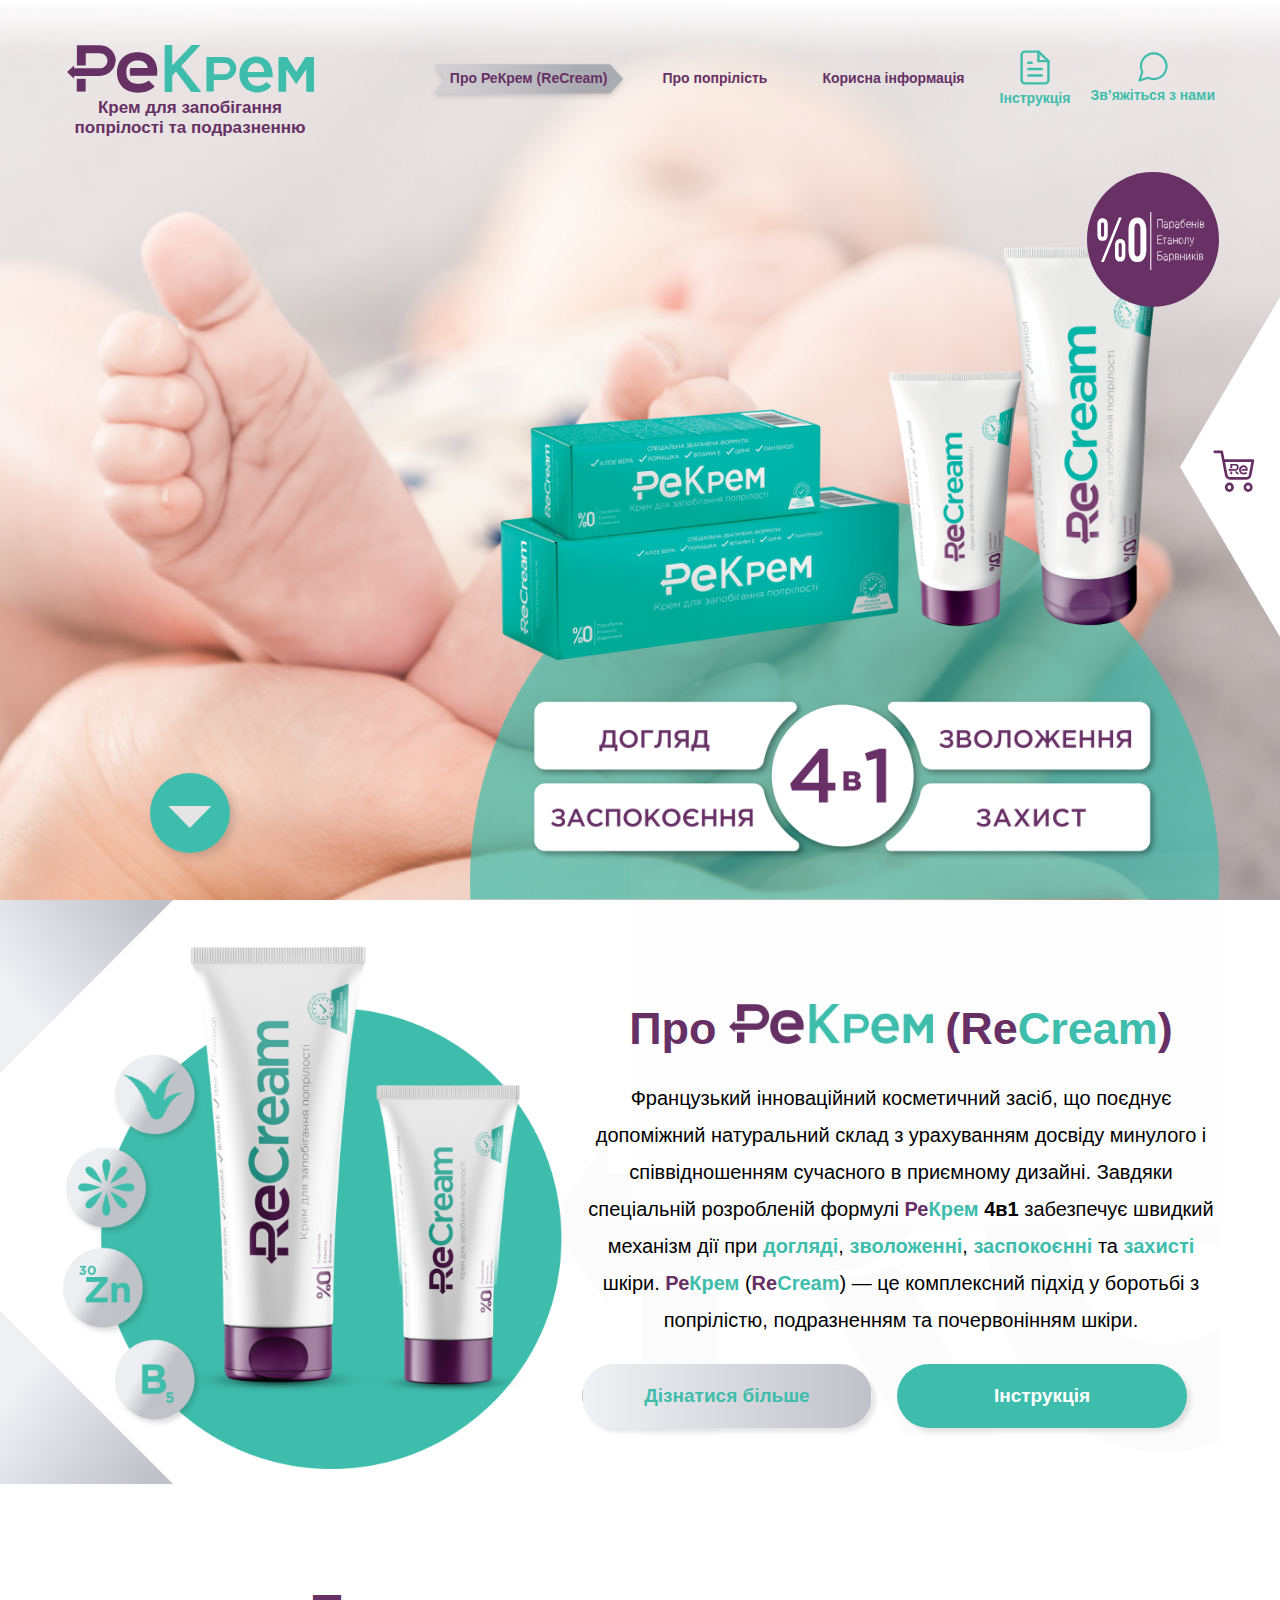
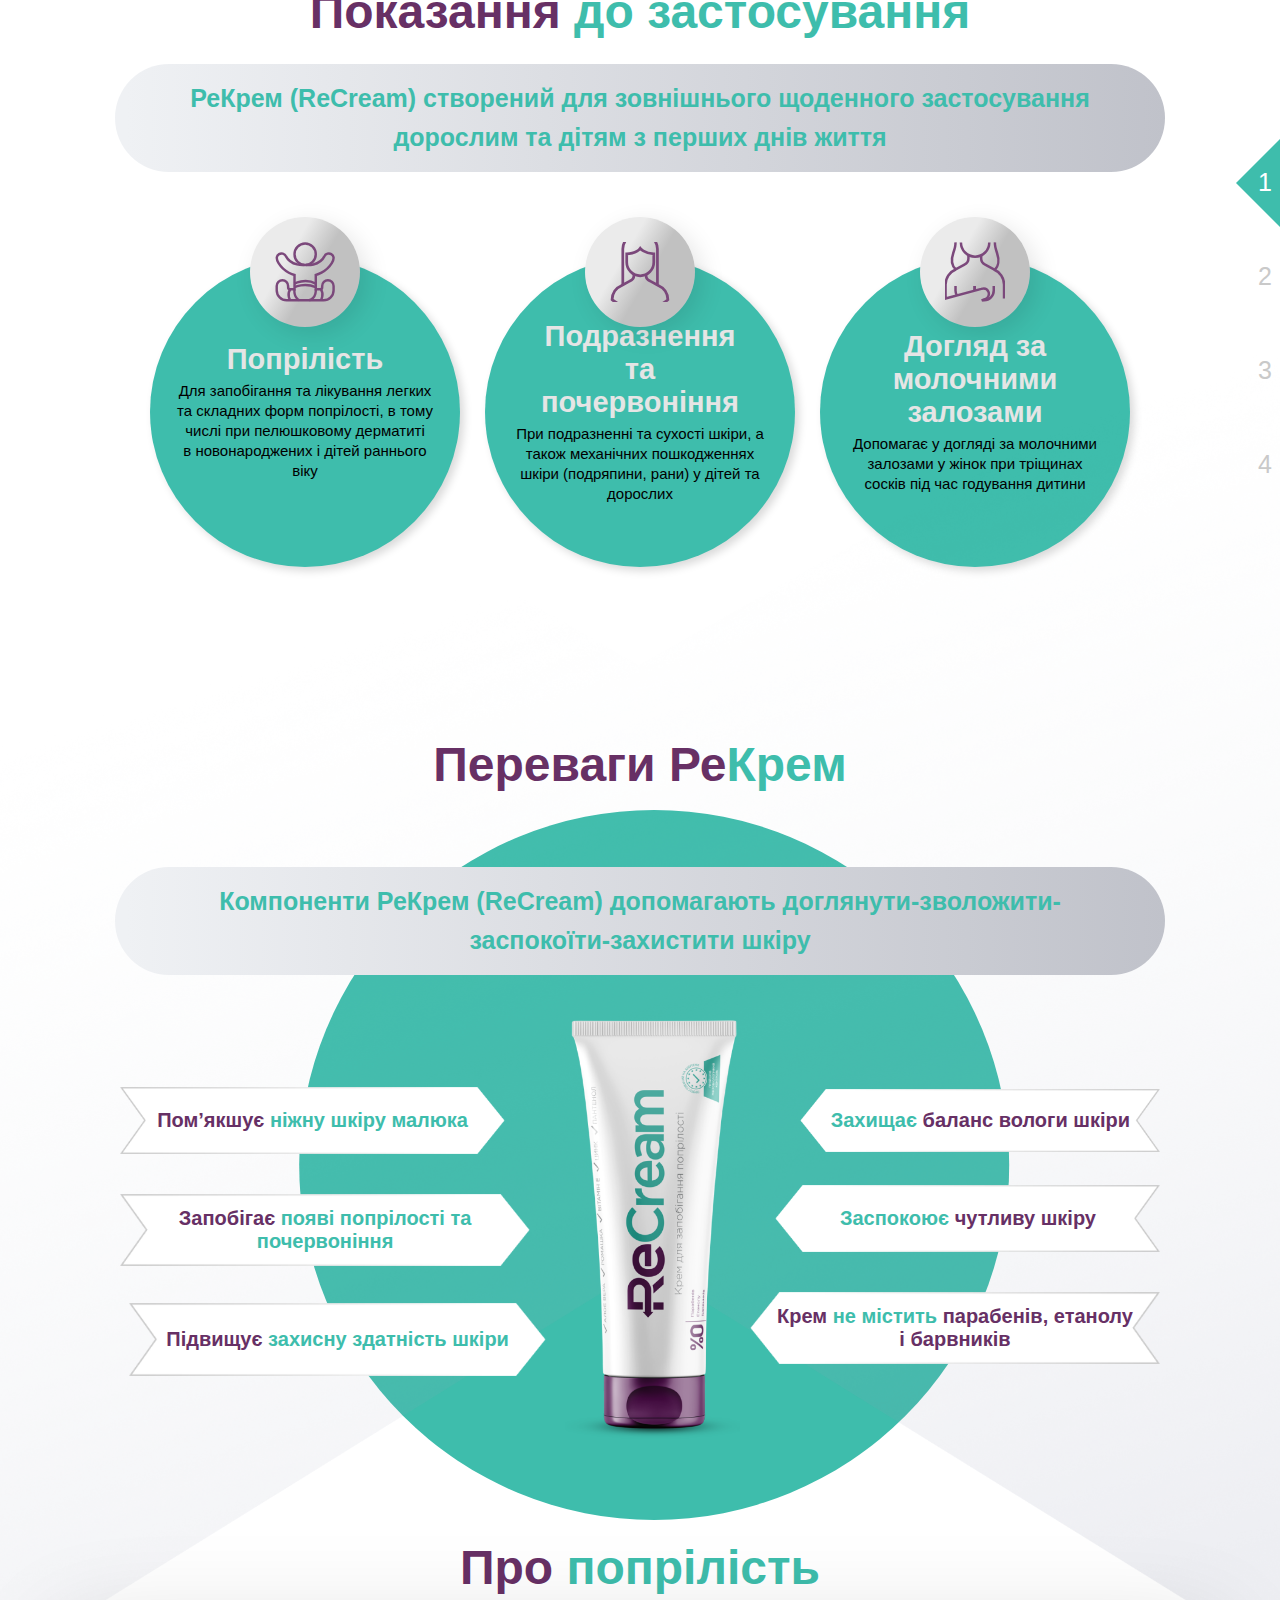
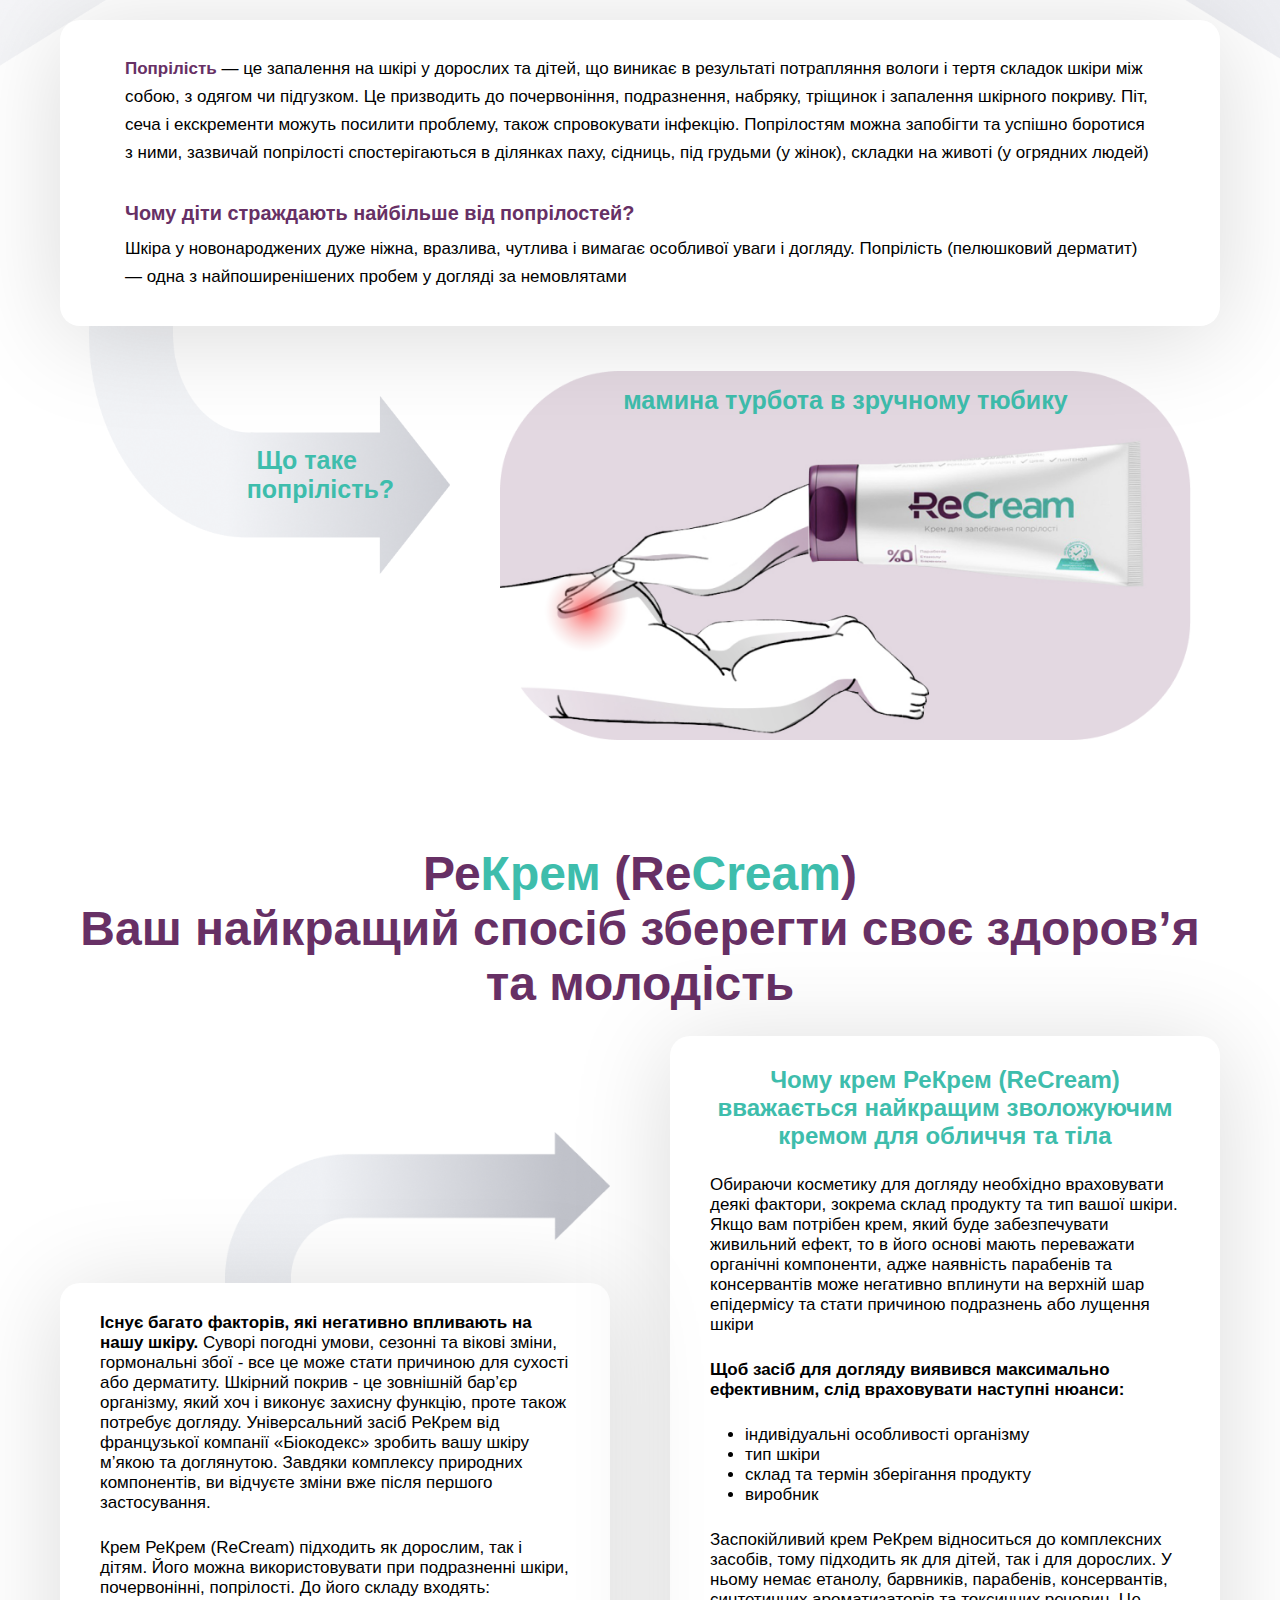
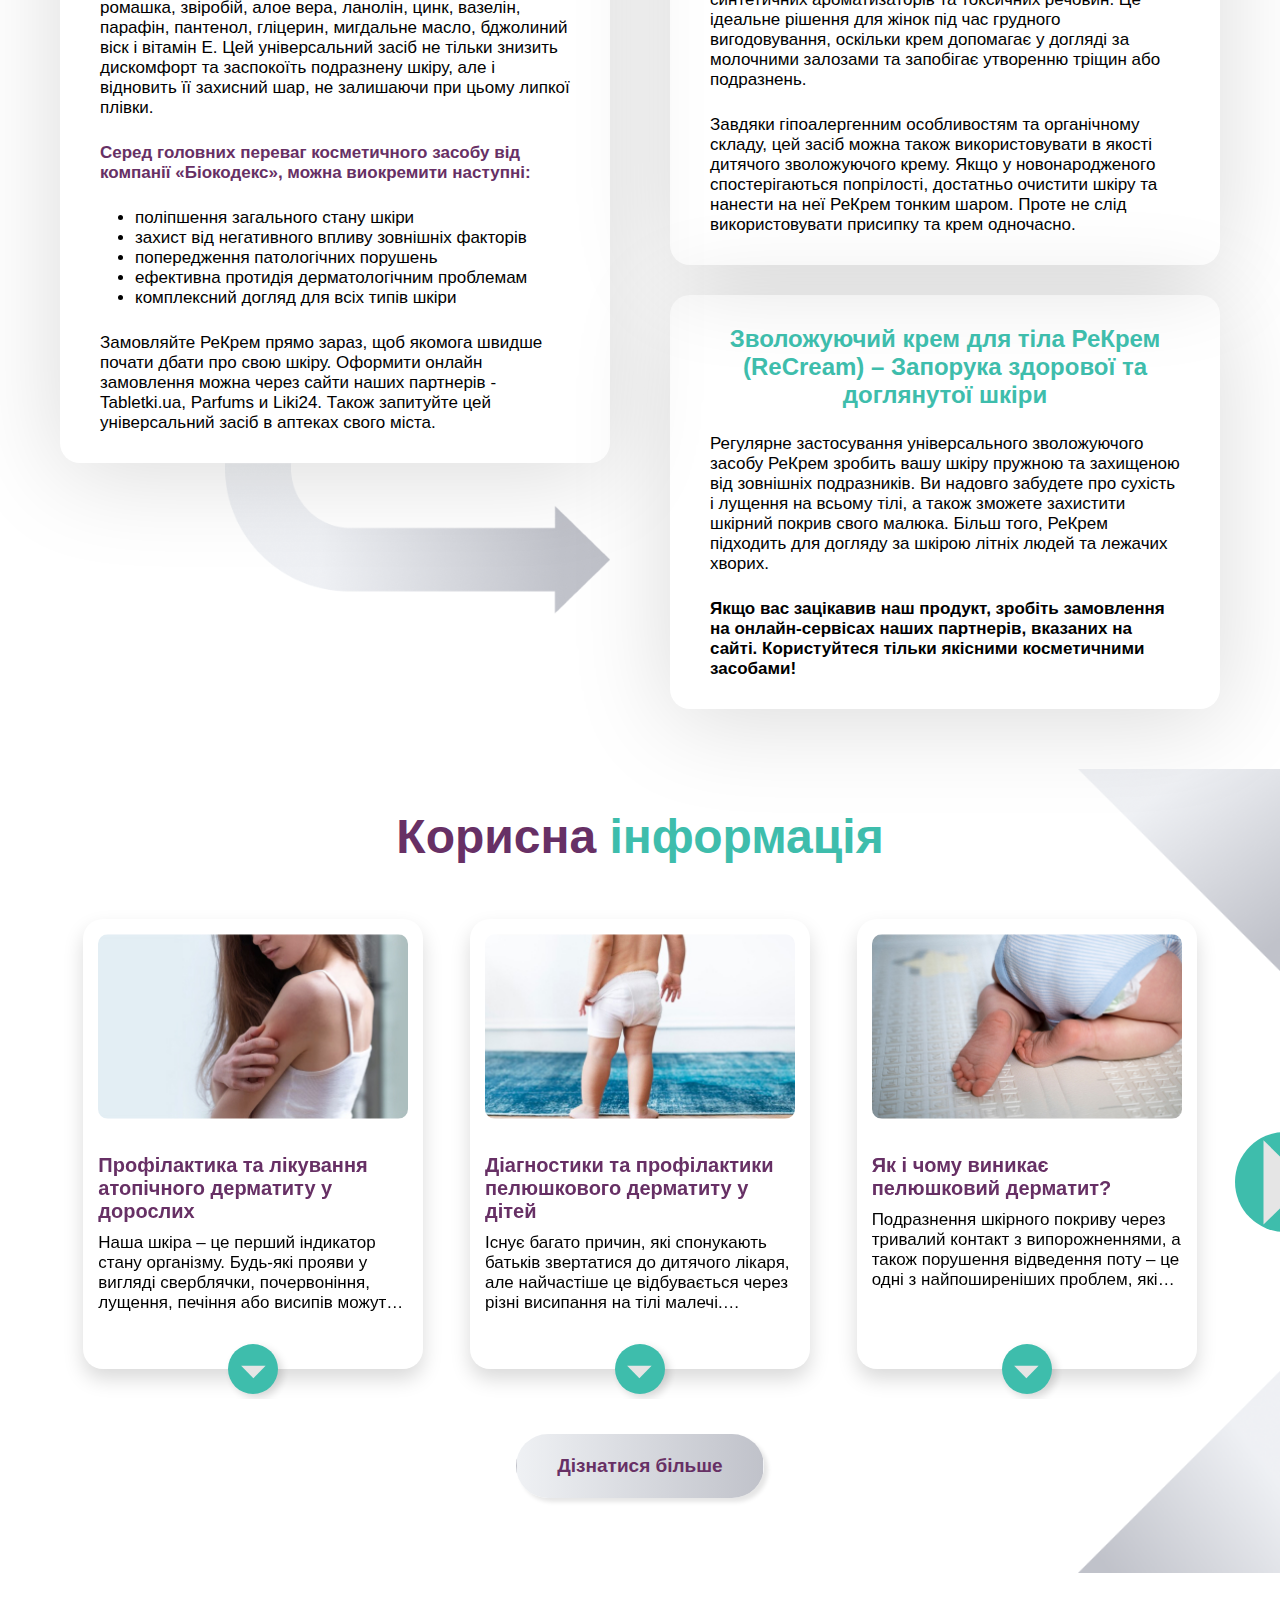
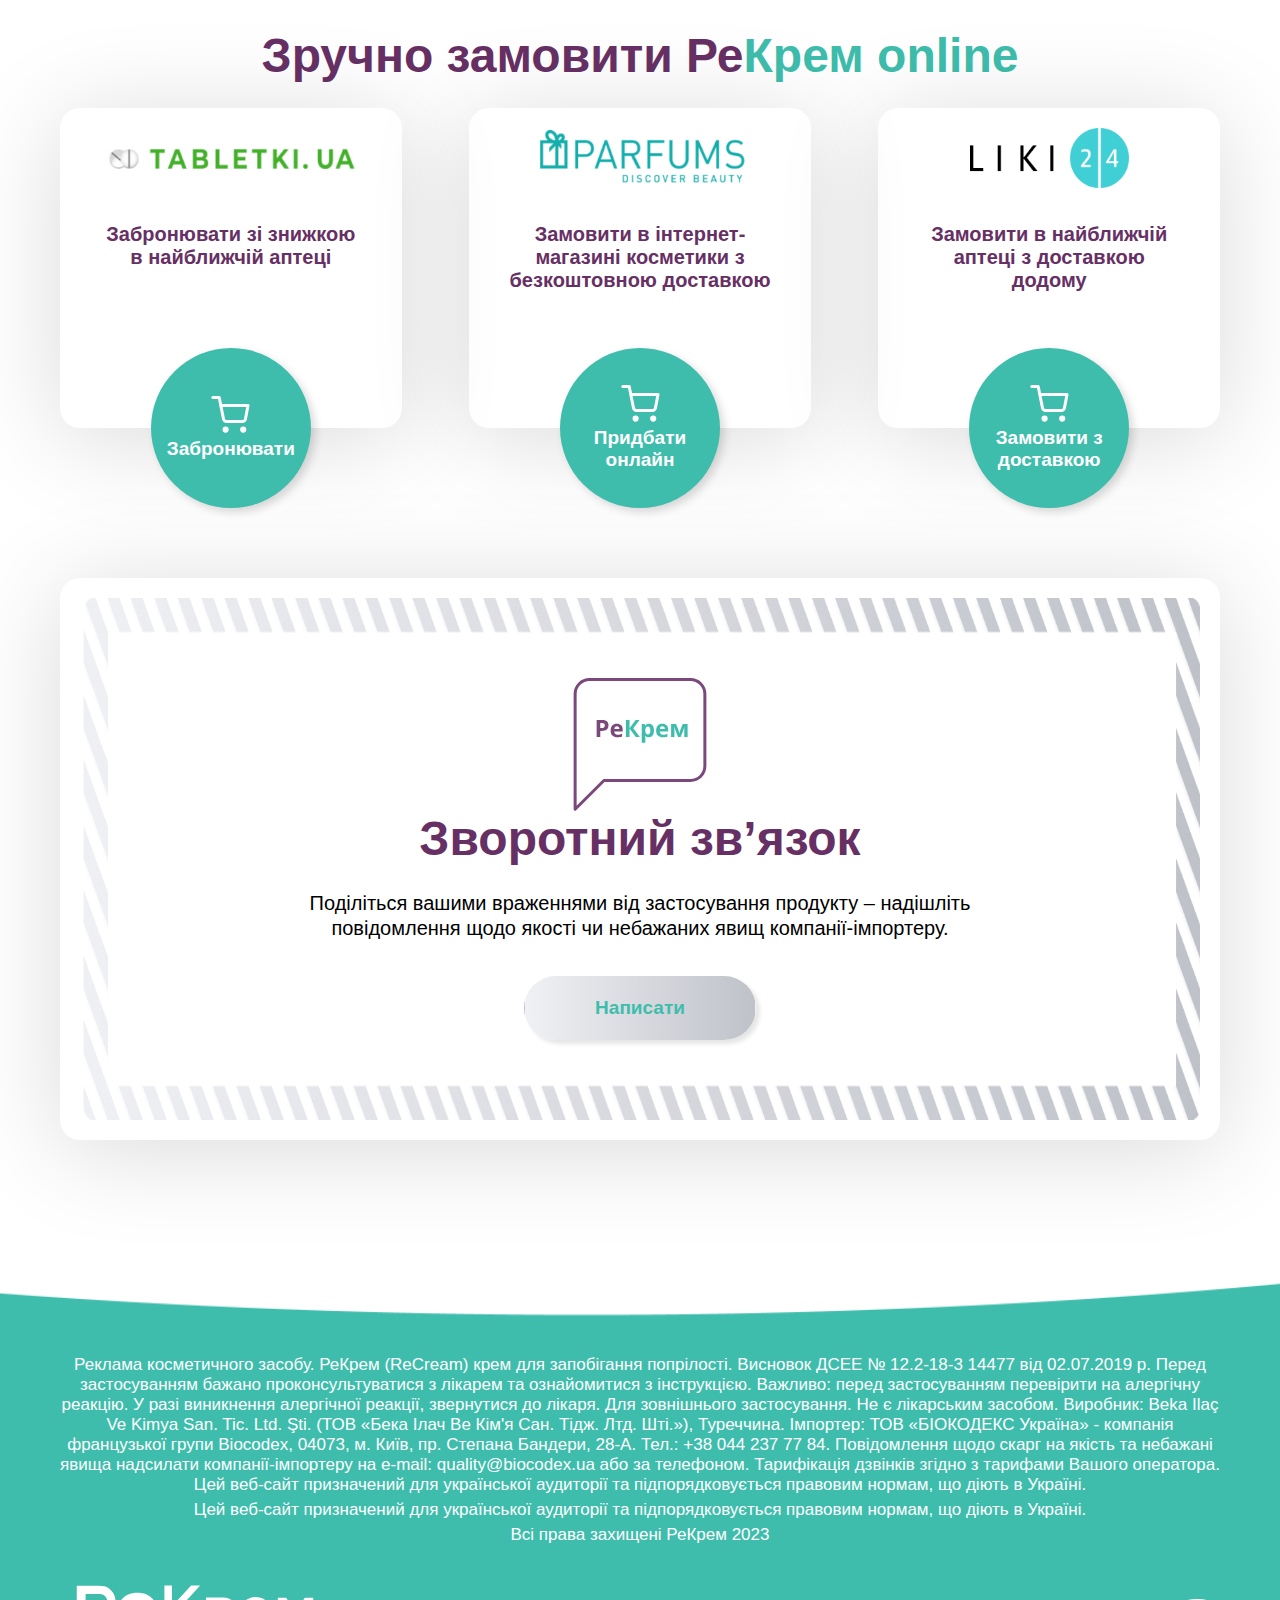
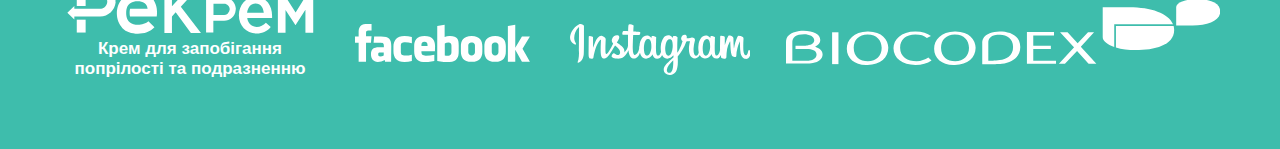
==== commit d86dd5c0: "Hover effects was added" ====
--- a/index.html
+++ b/index.html
@@ -900,10 +900,10 @@
           </p>
         </div>
         <div class="links">
-          <a href="">
+          <a href="https://www.facebook.com/RecreamUA/" target="_blank">
             <img src="./images/facebook-logo.svg" alt="Facebook">
           </a>
-          <a href="">
+          <a href="https://www.instagram.com/recream_ua/?hl=uk" target="_blank">
             <img src="./images/instagram-logo.svg" alt="Instagram">
           </a>
         </div>
--- a/index.css
+++ b/index.css
@@ -171,6 +171,10 @@
   font-weight: 700;
   font-size: 14px;
   color: var(--color-accent-violet);
+  transition: all 0.4s;
+}
+.header__nav-list li a:hover {
+  text-shadow: 1px 1px 2px rgba(0, 0, 0, 0.4), -1px -1px 2px rgba(255, 255, 255, 0.5);
 }
 .header__nav-list li a.active {
   position: relative;
@@ -274,6 +278,10 @@
   top: 50%;
   bottom: 50%;
   text-align: center;
+  transition: all 0.4s;
+}
+.greeting__content--main-links a.buy:hover {
+  transform: scale(1.1);
 }
 .greeting__content--main-links a.buy img {
   min-height: 42px;
@@ -411,16 +419,26 @@
   border-radius: 45px;
   box-shadow: 4px 4px 4px rgba(0, 0, 0, 0.1);
   text-align: center;
+  border: 1px solid transparent;
+  transition: all 0.4s;
 }
 
 .about__links a:first-child {
   background: linear-gradient(90deg, #EFF1F4 1.08%, #C0C2CA 100%), var(--color-accent-blue);
   color: var(--color-accent-blue);
 }
+.about__links a:first-child:hover {
+  border-color: var(--color-accent-blue);
+}
 
 .about__links a:last-child {
   background-color: var(--color-accent-blue);
   color: var(--color-white);
+}
+.about__links a:last-child:hover {
+  border-color: var(--color-accent-blue);
+  color: var(--color-accent-blue);
+  background-color: var(--color-white);
 }
 /*#endregion about*/
 
@@ -888,8 +906,15 @@
   margin: 0 auto;
   padding: 20px 40px;
   border-radius: 45px;
-  background: linear-gradient(90deg, #EFF1F4 1.08%, #C0C2CA 100%), #3EBDAC;
+  background: linear-gradient(90deg, #EFF1F4 0%, #C0C2CA 100%);
   box-shadow: 4px 4px 4px rgba(0, 0, 0, 0.1);
+  border: 1px solid transparent;
+  transition: all 0.4s;
+}
+
+.useful__content > a:hover {
+  border-color: var(--color-accent-violet);
+  box-shadow: 4px 4px 4px rgba(104, 48, 101, 0.5);
 }
 /*#endregion usefulInfo*/
 
@@ -987,9 +1012,15 @@
 .connect__content button {
   padding: 20px 70px;
   font-size: 19px;
-  background: linear-gradient(90deg, #EFF1F4 1.08%, #C0C2CA 100%), #3EBDAC;
+  background: linear-gradient(90deg, #EFF1F4 0%, #C0C2CA 100%);
   box-shadow: 4px 4px 4px rgba(0, 0, 0, 0.1);
   border-radius: 45px;
+  border: 1px solid transparent;
+  transition: all 0.4s;
+}
+.connect__content button:hover {
+  border: 1px solid var(--color-accent-blue);
+  box-shadow: 4px 4px 10px rgba(62, 189, 172, 0.5);
 }
 /*#endregion conect*/
 
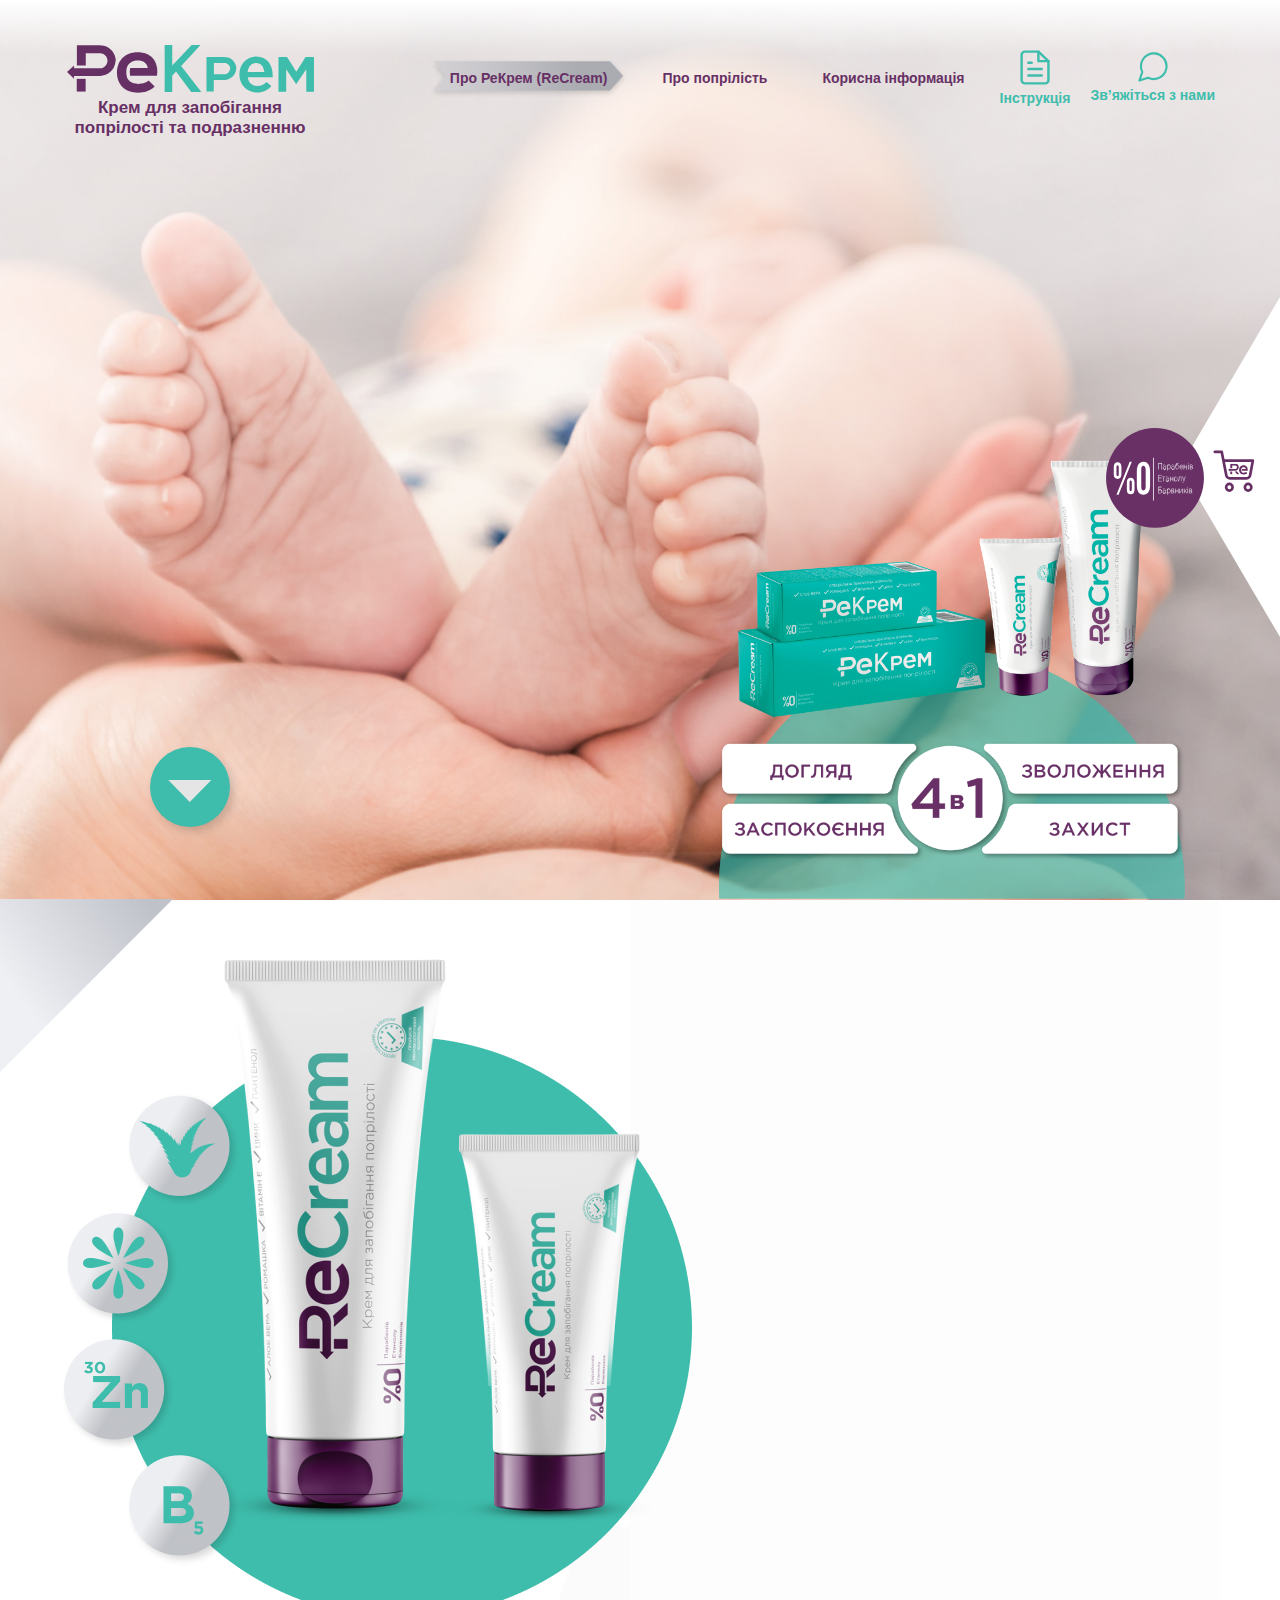
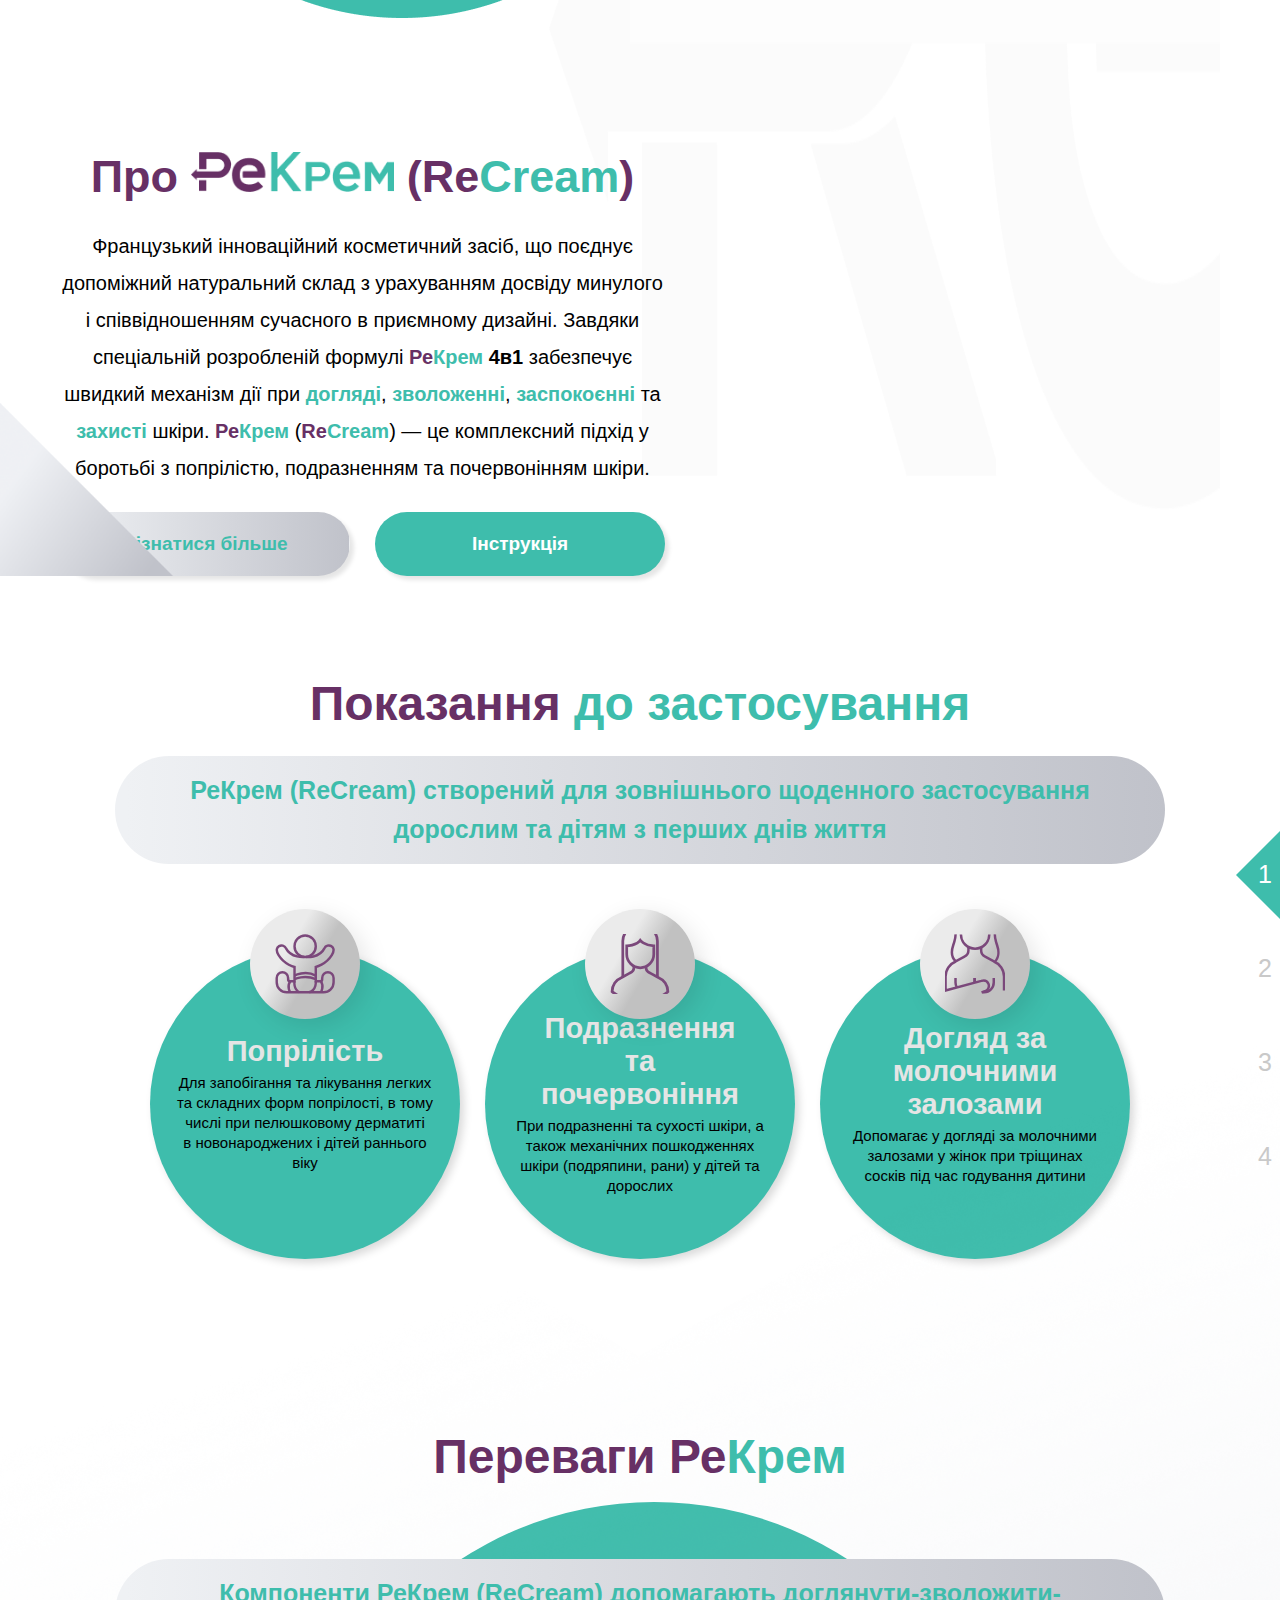
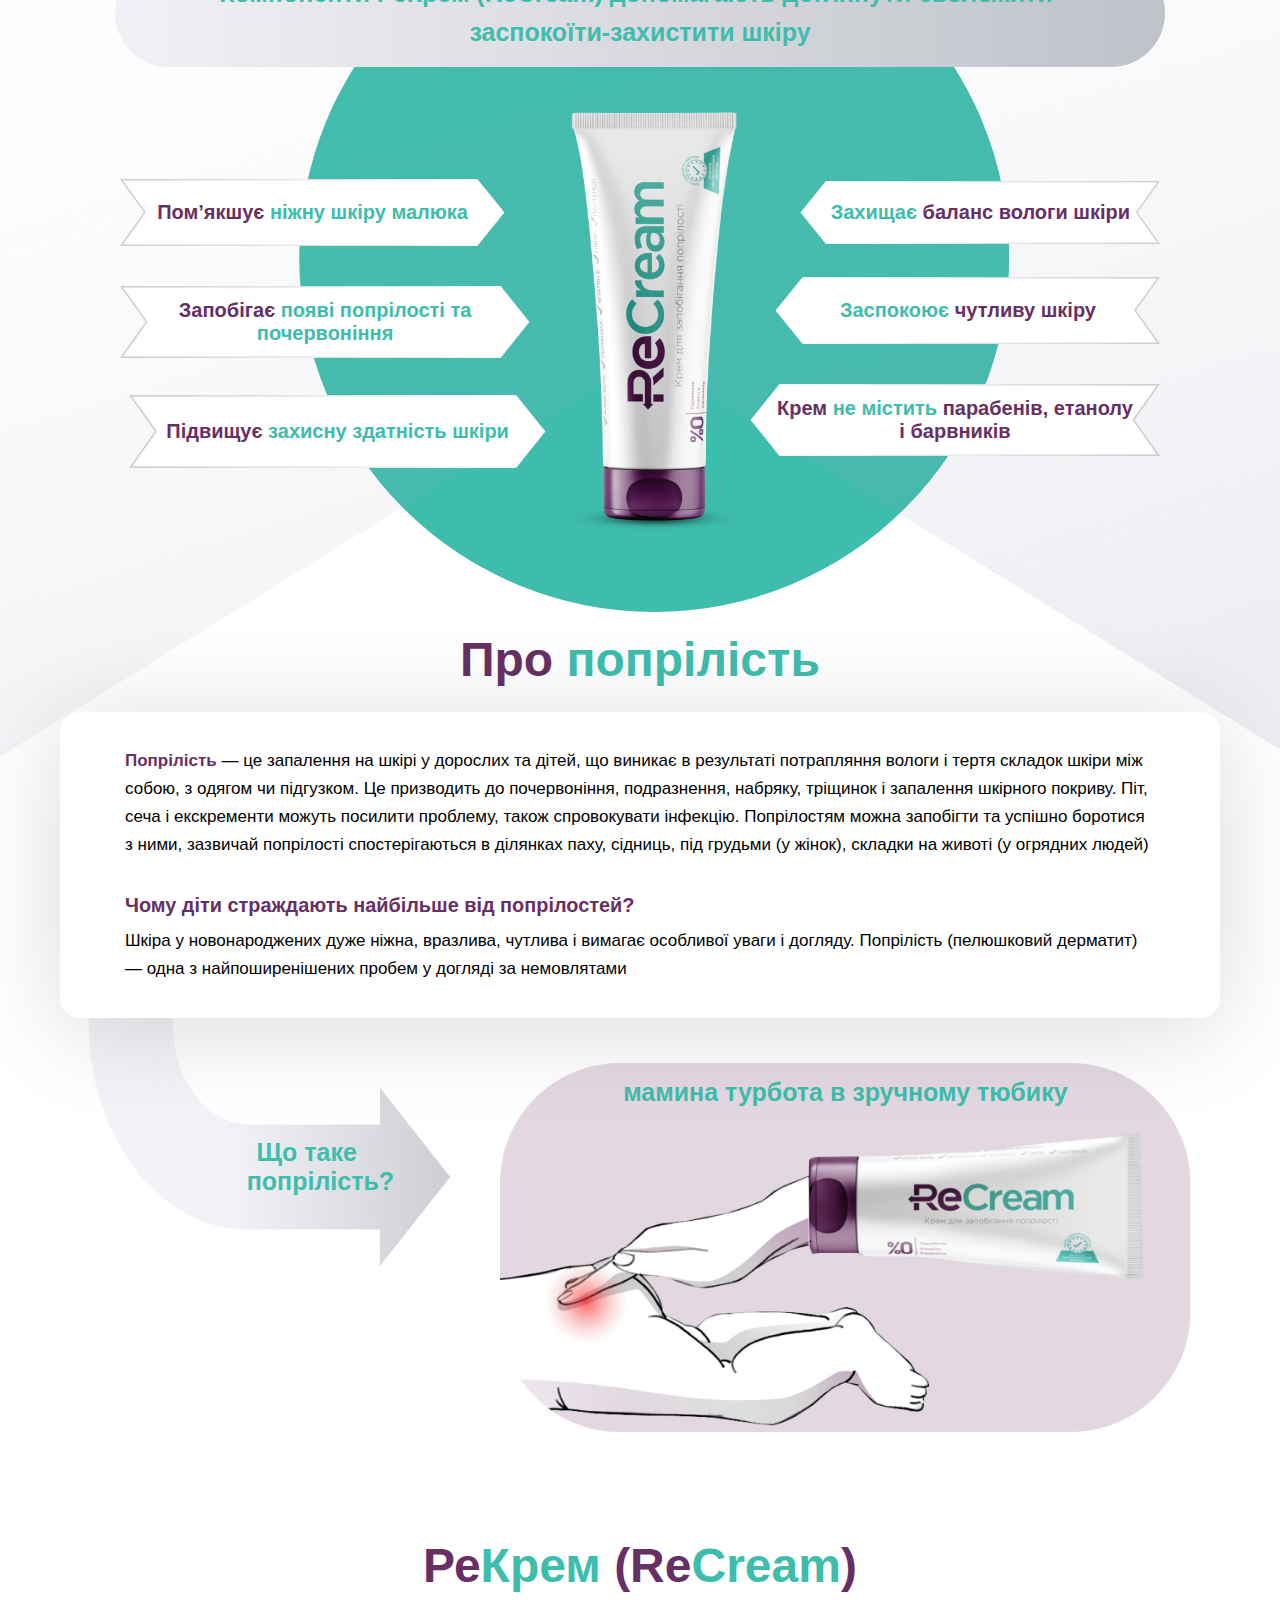
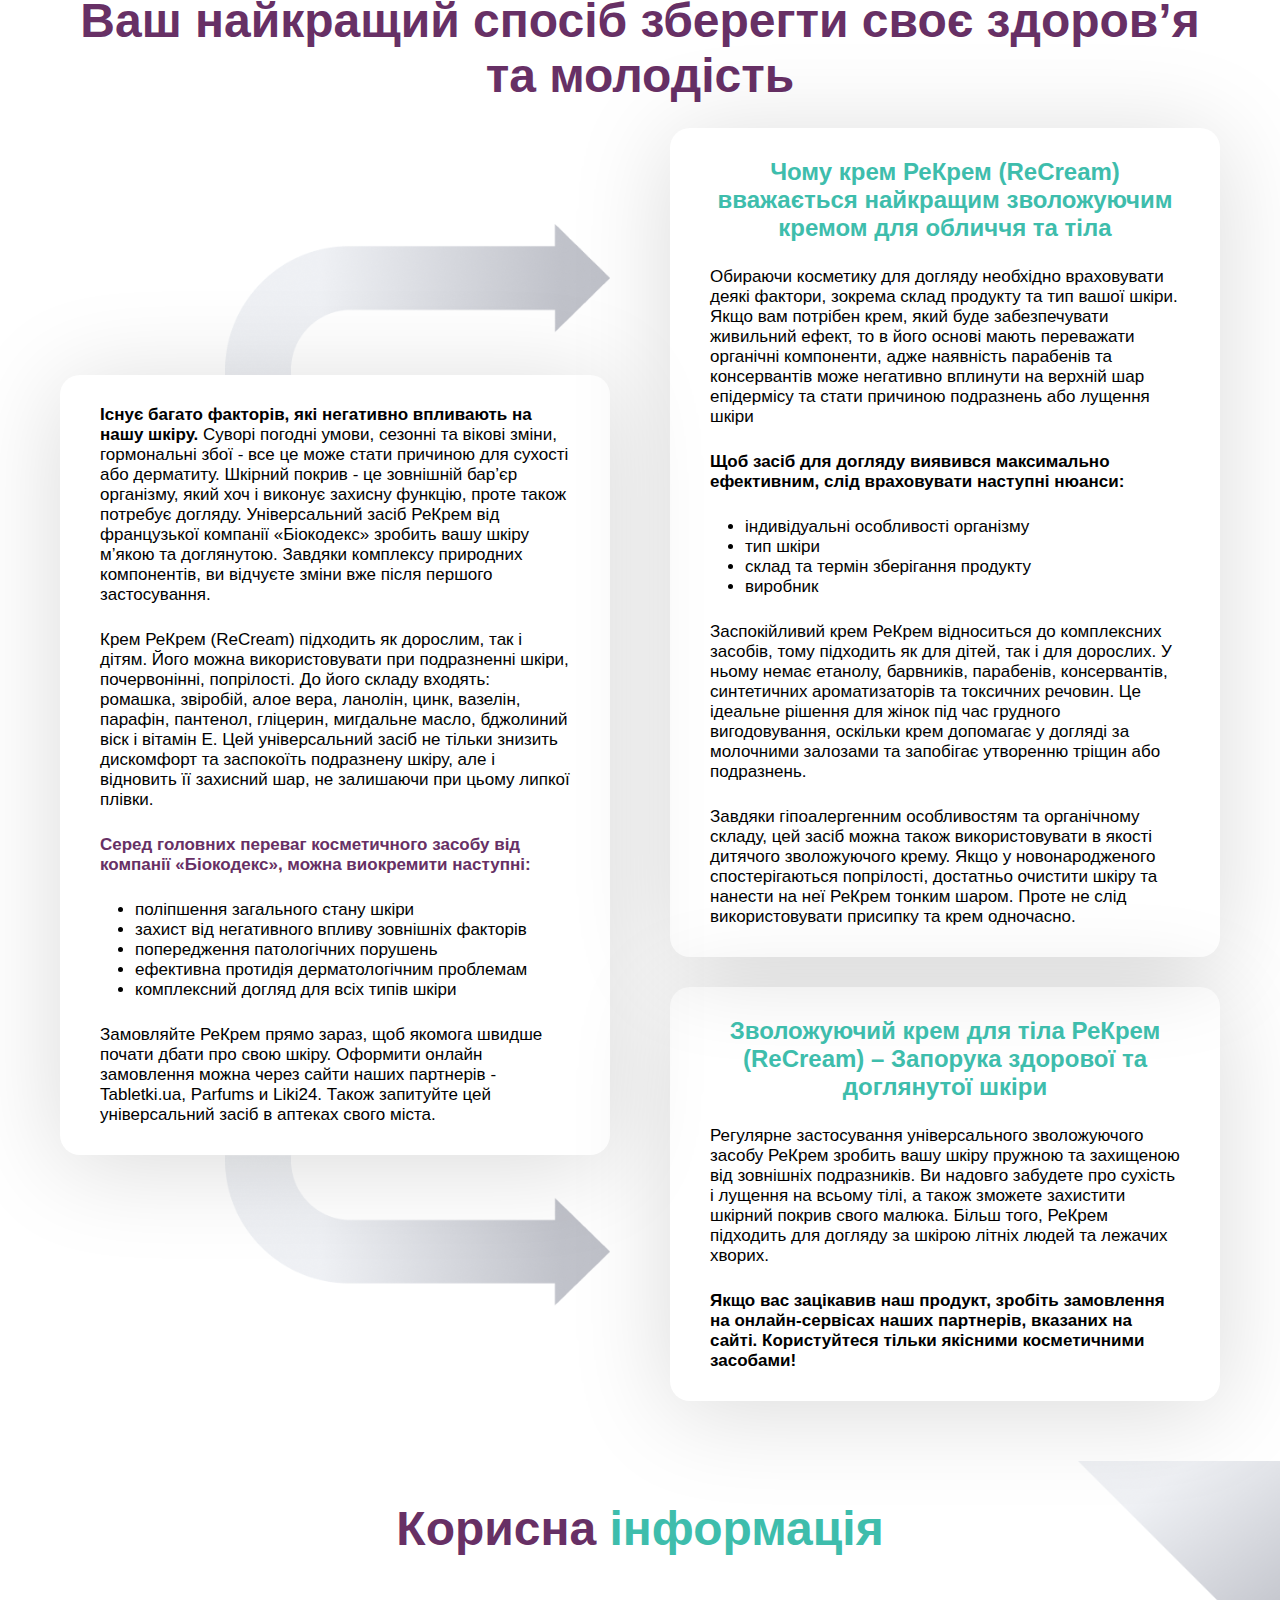
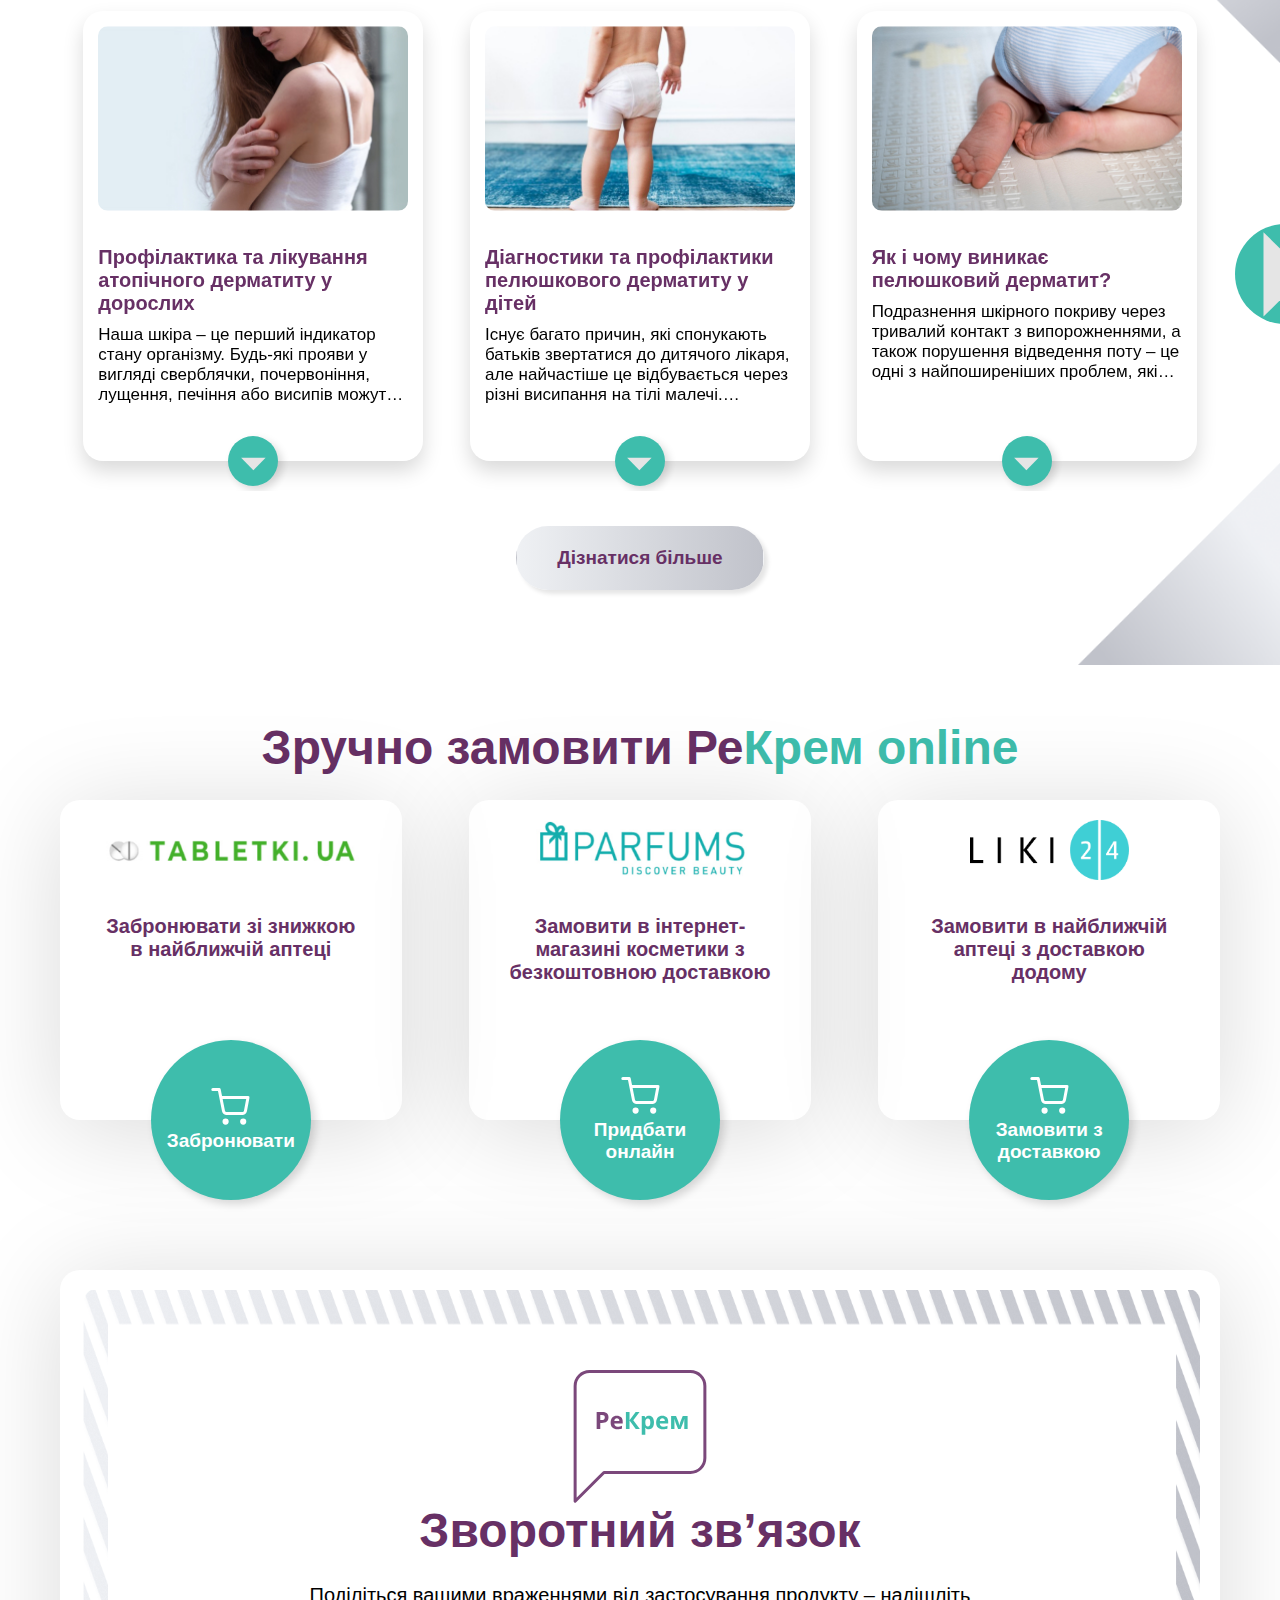
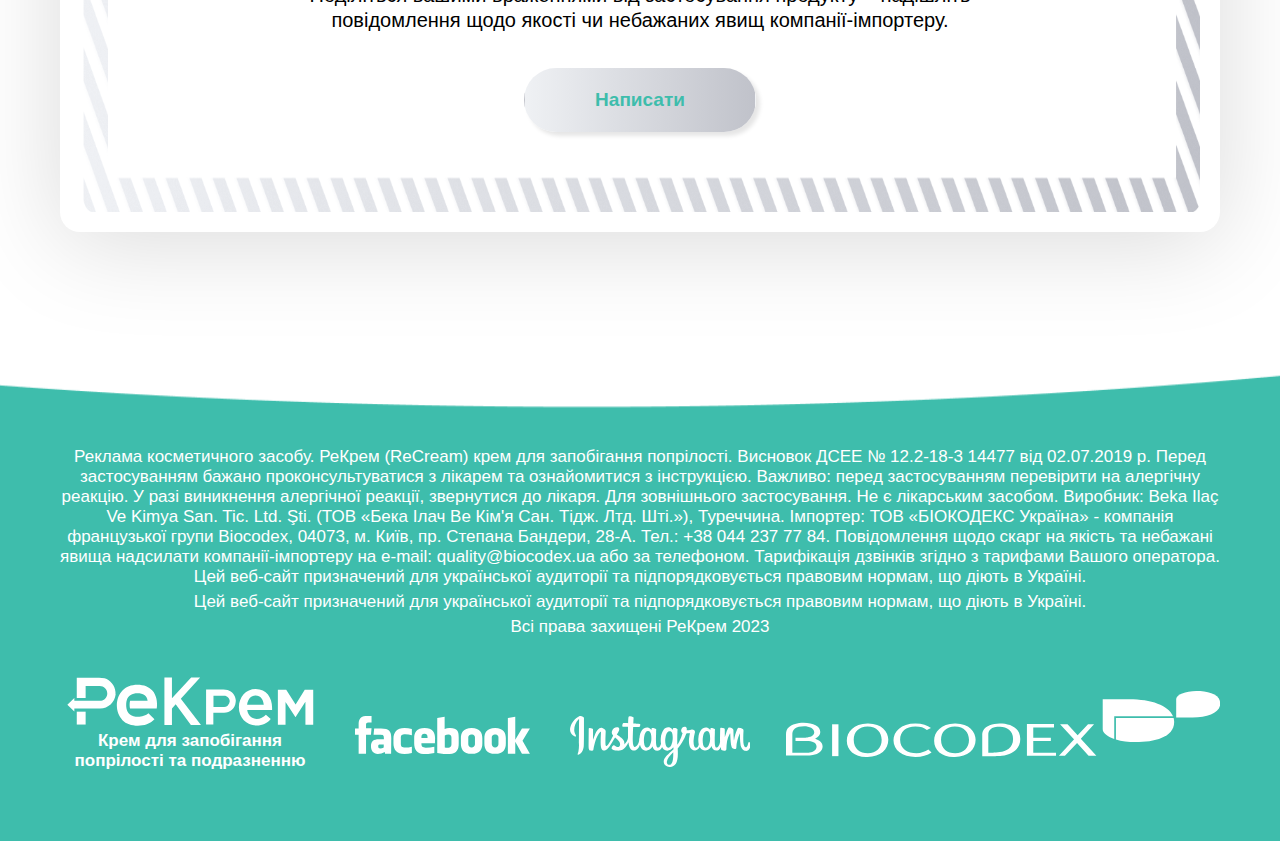
==== commit d696d24d: "About page started to implement" ====
--- a/index.html
+++ b/index.html
@@ -31,7 +31,7 @@
               </a>
             </li>
             <li>
-              <a href="">
+              <a href="./aboutPage.html">
                 Про попрілість
               </a>
             </li>
@@ -74,12 +74,12 @@
         <nav class="header-mobile-nav">
           <ul class="header-modile__nav-list">
             <li>
-              <a href="./index.html" class="active">
+              <a href="./index.html">
                 Про РеКрем (ReCream)
               </a>
             </li>
             <li>
-              <a href="">
+              <a href="./aboutPage.html">
                 Про попрілість
               </a>
             </li>
--- a/index.css
+++ b/index.css
@@ -73,6 +73,7 @@
 /*#endregion animations*/
 
 /*#region generalStyles*/
+html,
 body {
   overflow-x: hidden;
 }
@@ -83,7 +84,7 @@
   color: var(--color-black);
   scroll-behavior: smooth;
 }
-
+html.no-scroll,
 body.no-scroll {
   overflow-y: hidden;
 }
@@ -182,7 +183,7 @@
 .header__nav-list li a.active::after {
   content: '';
   position: absolute;
-  top: 0;
+  top: -3px;
   right: 0;
   bottom: 0;
   left: 0;
@@ -234,19 +235,22 @@
   height: 100vh;
 }
 .greeting__content {
-  min-height: calc(100vh - 230px);
-  max-height: calc(100vh - 230px);
+  min-height: calc(100vh - 231px);
+  max-height: calc(100vh - 231px);
 }
 
 .greeting__content--main {
   padding-bottom: 32px;
   padding-left: 90px;
+  padding-right: 35px;
   display: flex;
   align-items: flex-end;
   justify-content: space-between;
 }
 
 a.toContent {
+  position: relative;
+  top: -25px;
   width: 80px;
   height: 80px;
   display: flex;
@@ -369,6 +373,8 @@
   align-items: center;
   justify-content: space-between;
   position: relative;
+  flex-wrap: wrap;
+  gap: 25px;
 }
 
 .about__content-overlay {
@@ -386,7 +392,7 @@
 }
 
 .about__content > img {
-  width: 45%;
+  flex-basis: calc(45% - 25px);
 }
 
 .about__title {
@@ -396,6 +402,7 @@
 .about__content-text {
   margin-top: 8%;
   margin-right: 55px;
+  flex-basis: calc(50% - 25px);
 }
 
 .about__content-text p {
@@ -1178,6 +1185,149 @@
 /*#endregion modal*/
 
 
+/*#region aboutPage*/
+.greeting__content--other-links a.buy::before {
+  top: -210%;
+  transform: translateY(0);
+  border: 140px solid transparent;
+  border-right: 145px solid var(--color-white);
+}
+.greeting__content--other-links a.buy {
+  padding-right: 12px;
+  padding-top: 35px;
+  top: 60%;
+}
+.greeting__content--about__description img {
+  margin-left: auto;
+  position: relative;
+  max-height: 70vh;
+}
+.greeting__content--about__description {
+  position: relative;
+}
+.greeting__content--about__description::after {
+  content: '';
+  position: absolute;
+  top: 50%;
+  transform: translateY(-52%);
+  right: -245px;
+  display: block;
+  width: 80vh;
+  height: 80vh;
+  border-radius: 50%;
+  background-color: var(--color-accent-blue);
+  z-index: -2;
+}
+
+.about__title--about {
+  text-align: left;
+}
+.about__content-text--about {
+  margin-right: 0;
+}
+
+.about__why {
+  display: flex;
+  align-items: flex-end;
+  gap: 45px;
+}
+.about__why-reasons {
+  display: flex;
+  align-items: center;
+  justify-content: space-between;
+  gap: 55px;
+}
+
+.how__content-img-wrapper {
+  position: relative;
+}
+.how__content-img-wrapper::after {
+  content: '';
+  position: absolute;
+  top: 0;
+  bottom: 0;
+  right: 0;
+  display: block;
+  width: 100%;
+  height: 100%;
+  background-image: linear-gradient(270deg, #FFFFFF 0%, rgba(217, 217, 217, 0) 46%);
+}
+
+.how__content {
+  display: flex;
+  align-items: stretch;
+  justify-content: space-between;
+  flex-wrap: wrap;
+  gap: 35px;
+}
+.how__content-img-wrapper,
+.how__content-list {
+  flex-basis: calc(50% - 35px);
+}
+.how__content-list {
+  display: flex;
+  flex-direction: column;
+  justify-content: space-between;
+}
+.how__content-list li {
+  background-image: url('./images/violet__arrow.svg');
+  background-size: cover;
+  background-position: left center;
+  background-repeat: no-repeat;
+  min-height: 100px;
+  font-weight: 700;
+  font-size: 20px;
+  color: var(--color-white);
+  position: relative;
+}
+.how__content-list li::before {
+  content: '';
+  position: absolute;
+  top: 50%;
+  transform: translateY(-50%);
+  left: 10%;
+  display: block;
+  height: 40px;
+  width: 20px;
+  background-position: center;
+  background-repeat: no-repeat;
+  background-size: contain;
+}
+.how__content-list li:first-child:before {
+  background-image: url('./images/1.svg');
+}
+.how__content-list li:nth-child(2):before {
+  background-image: url('./images/2.svg');
+}
+.how__content-list li:nth-child(3):before {
+  background-image: url('./images/3.svg');
+}
+.how__content-list li:nth-child(4)::before {
+  background-image: url('./images/4.svg');
+}
+.how__content-list li p {
+  max-width: 70%;
+  padding: 35px 100px;
+  margin-left: 100px;
+}
+
+.section-test--about {
+  background-color: var(--color-accent-blue);
+  padding-top: 140px;
+  padding-bottom: 140px;
+}
+.test__text {
+  padding: 45px 65px;
+  background: var(--color-white);
+  box-shadow: 0px 10px 100px rgba(0, 0, 0, 0.15);
+  border-radius: 20px;
+  width: 80%;
+  margin: 0 auto 110px;
+  font-size: 25px;
+}
+
+/*#ebdregion aboutPage*/
+
 @media screen and (min-width: 1921px) {
   .useful__slider-button {
     justify-content: center !important;
@@ -1233,11 +1383,14 @@
     display: none;
   }
 
-  .greeting__content--main__description img {
-    width: 750px;
-  }
-  .greeting__content--main__description img:last-child {
-    width: 630px;
+  .greeting__content--main__description {
+    max-width: 45%;
+  }
+  .greeting__content--main__description::before {
+    width: 100px;
+    height: 100px;
+    top: -20px;
+    right: -20px;
   }
 
   .about__content-text {
@@ -1498,8 +1651,8 @@
   }
 
   .greeting__content {
-    min-height: calc(100vh - 148px);
-    max-height: calc(100vh - 148px);
+    min-height: calc(100vh - 155px);
+    max-height: calc(100vh - 155px);
   }
 
   .greeting__content--main__description {
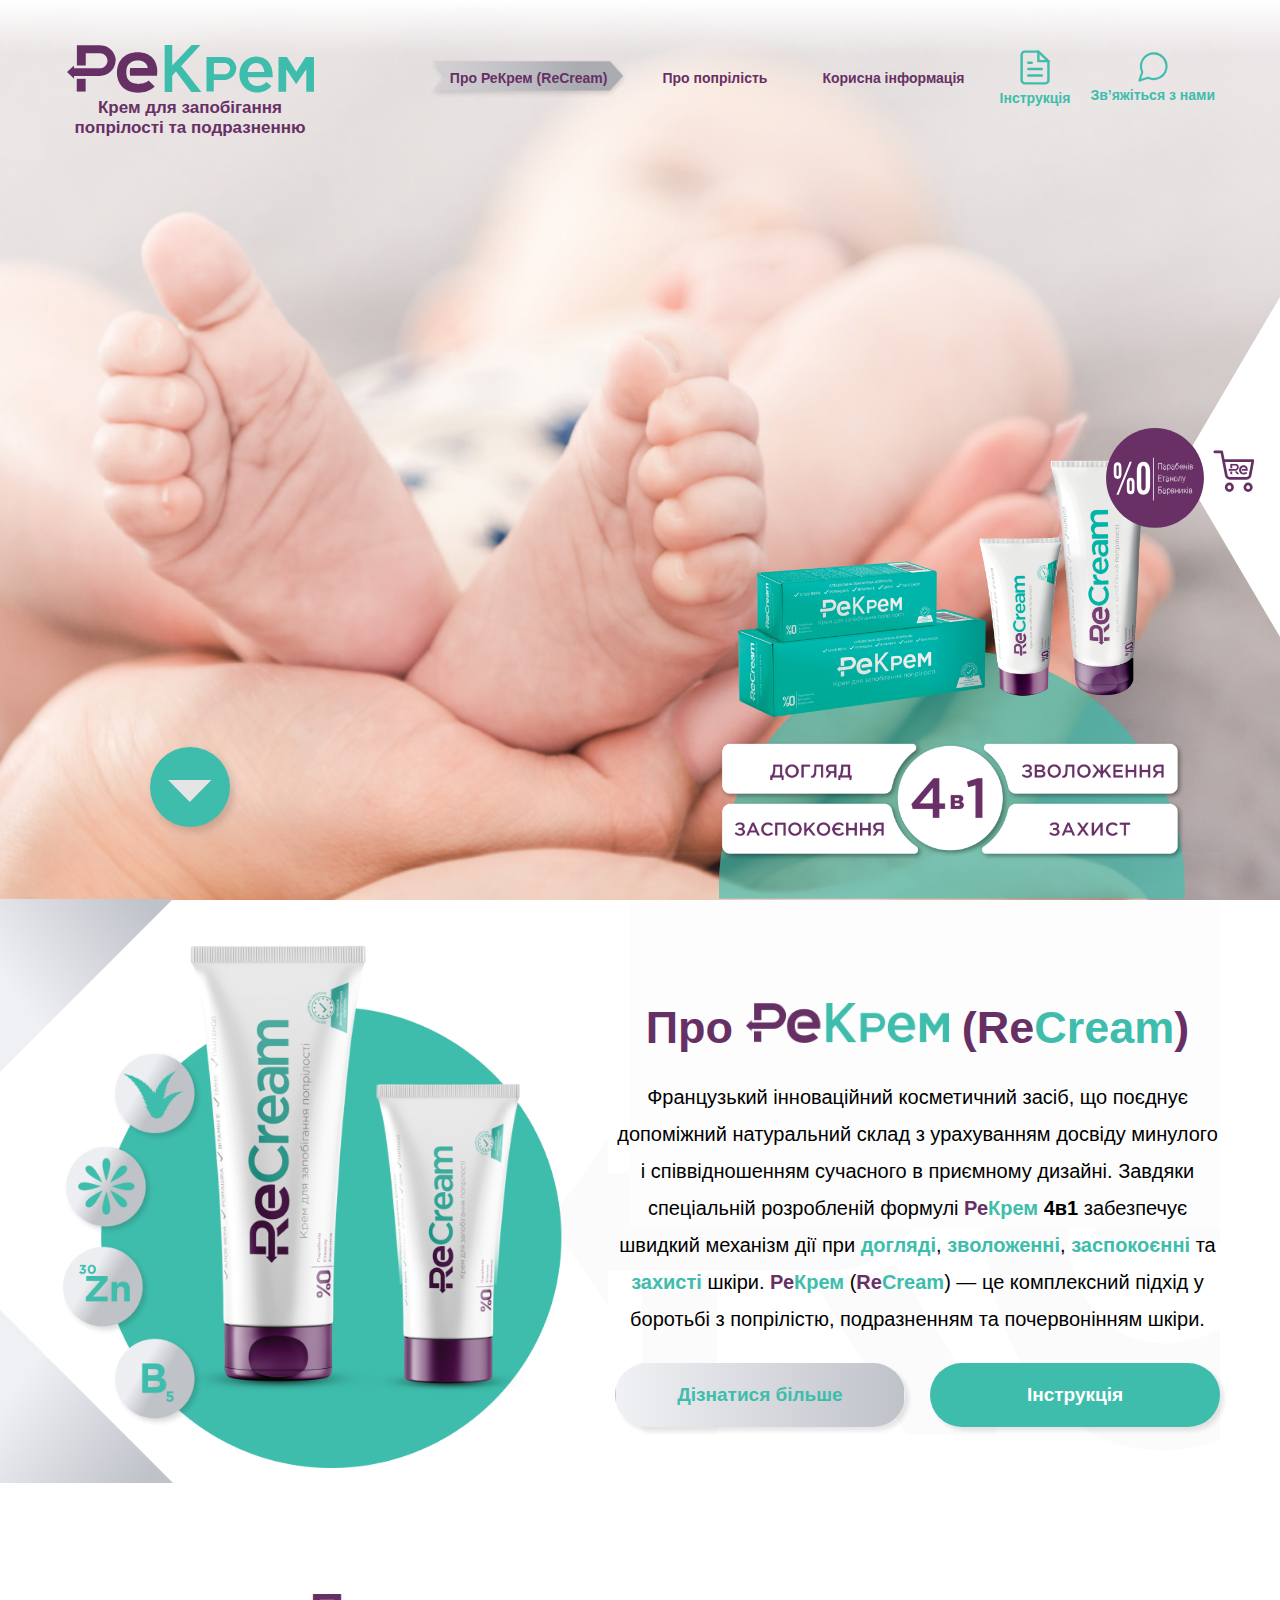
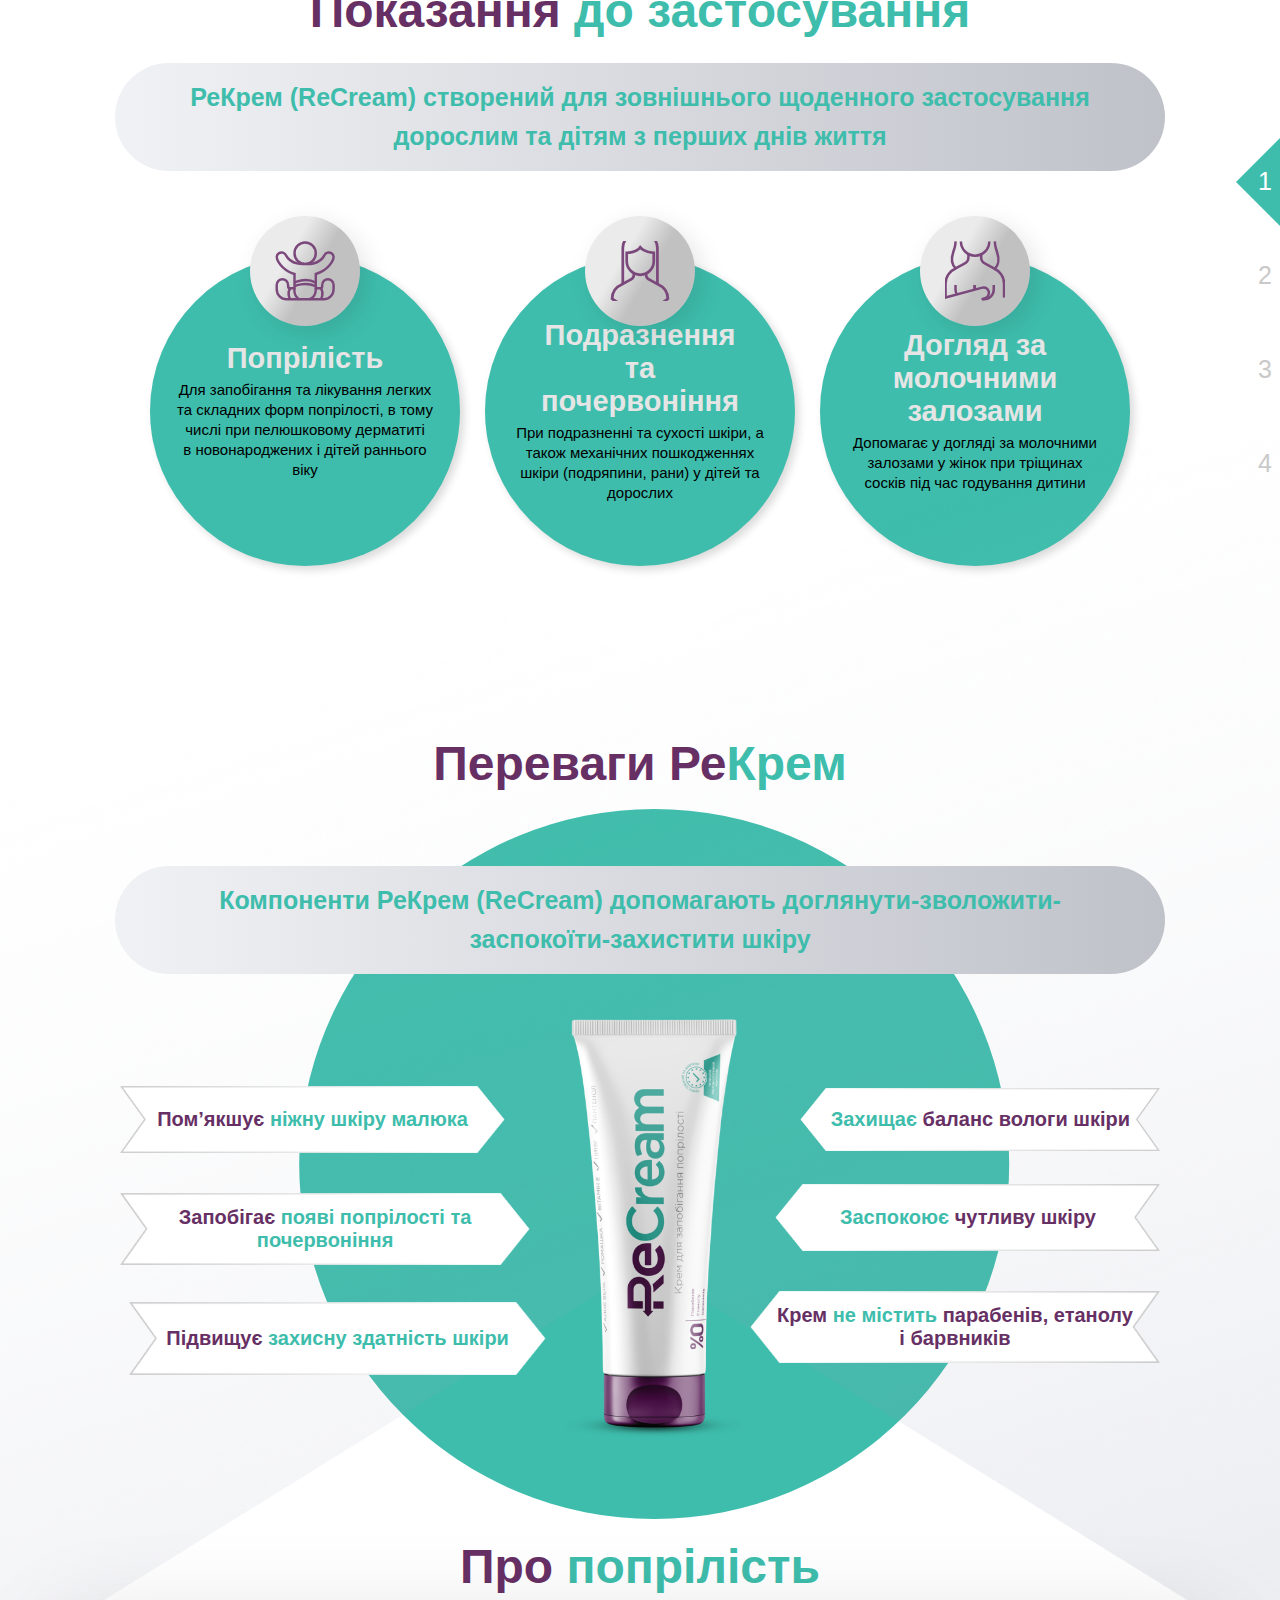
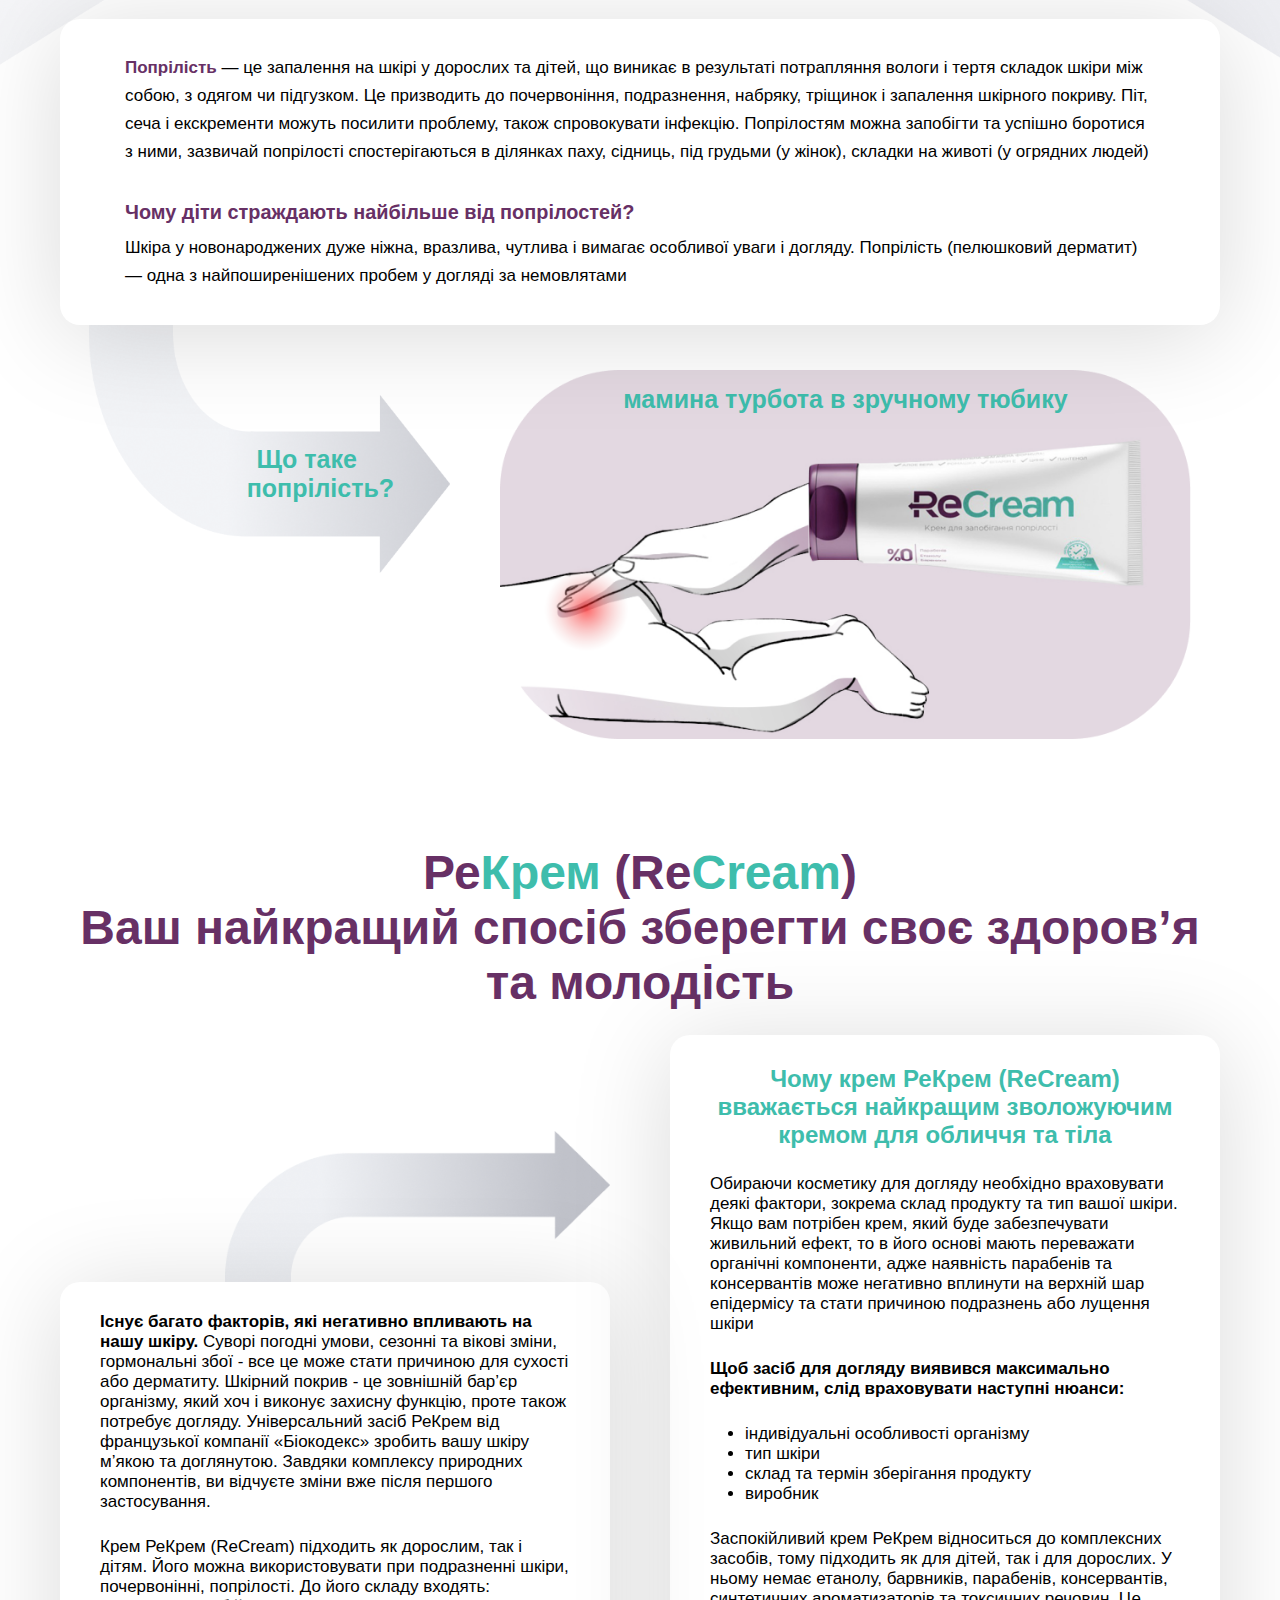
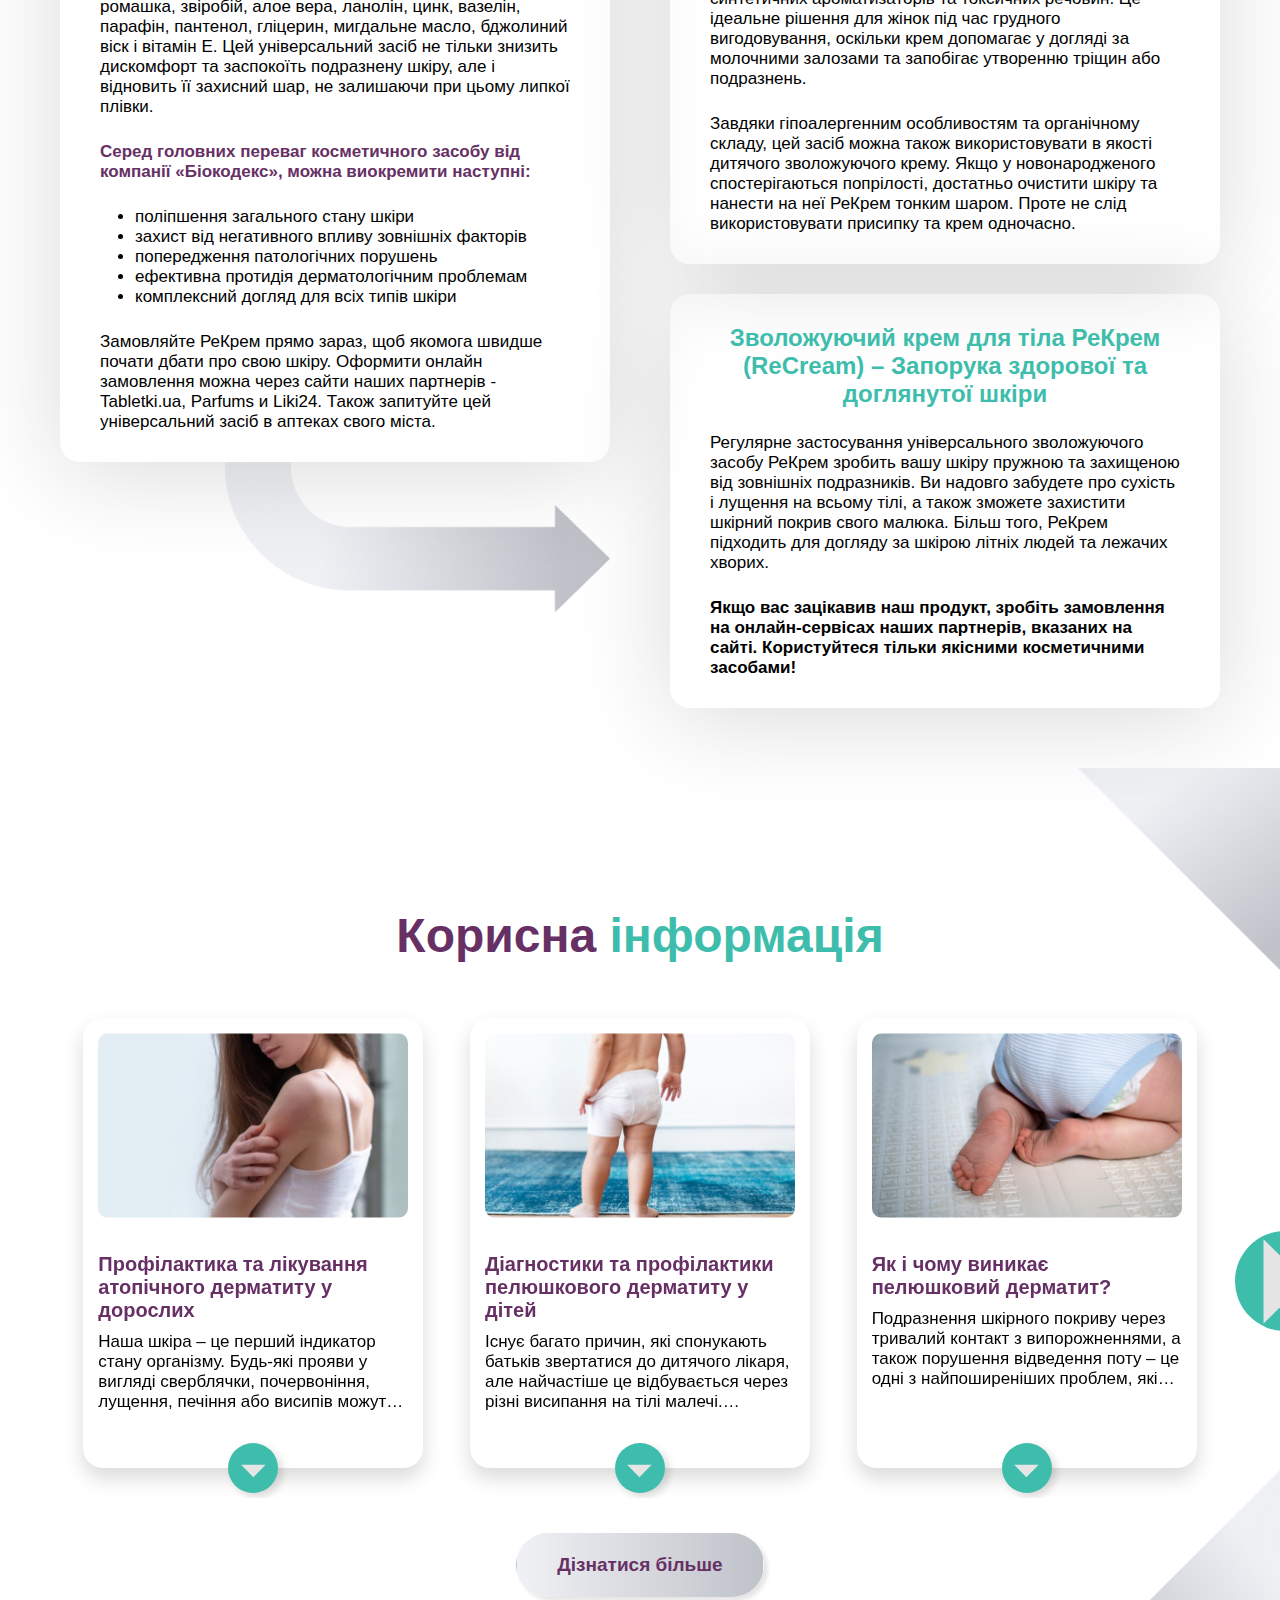
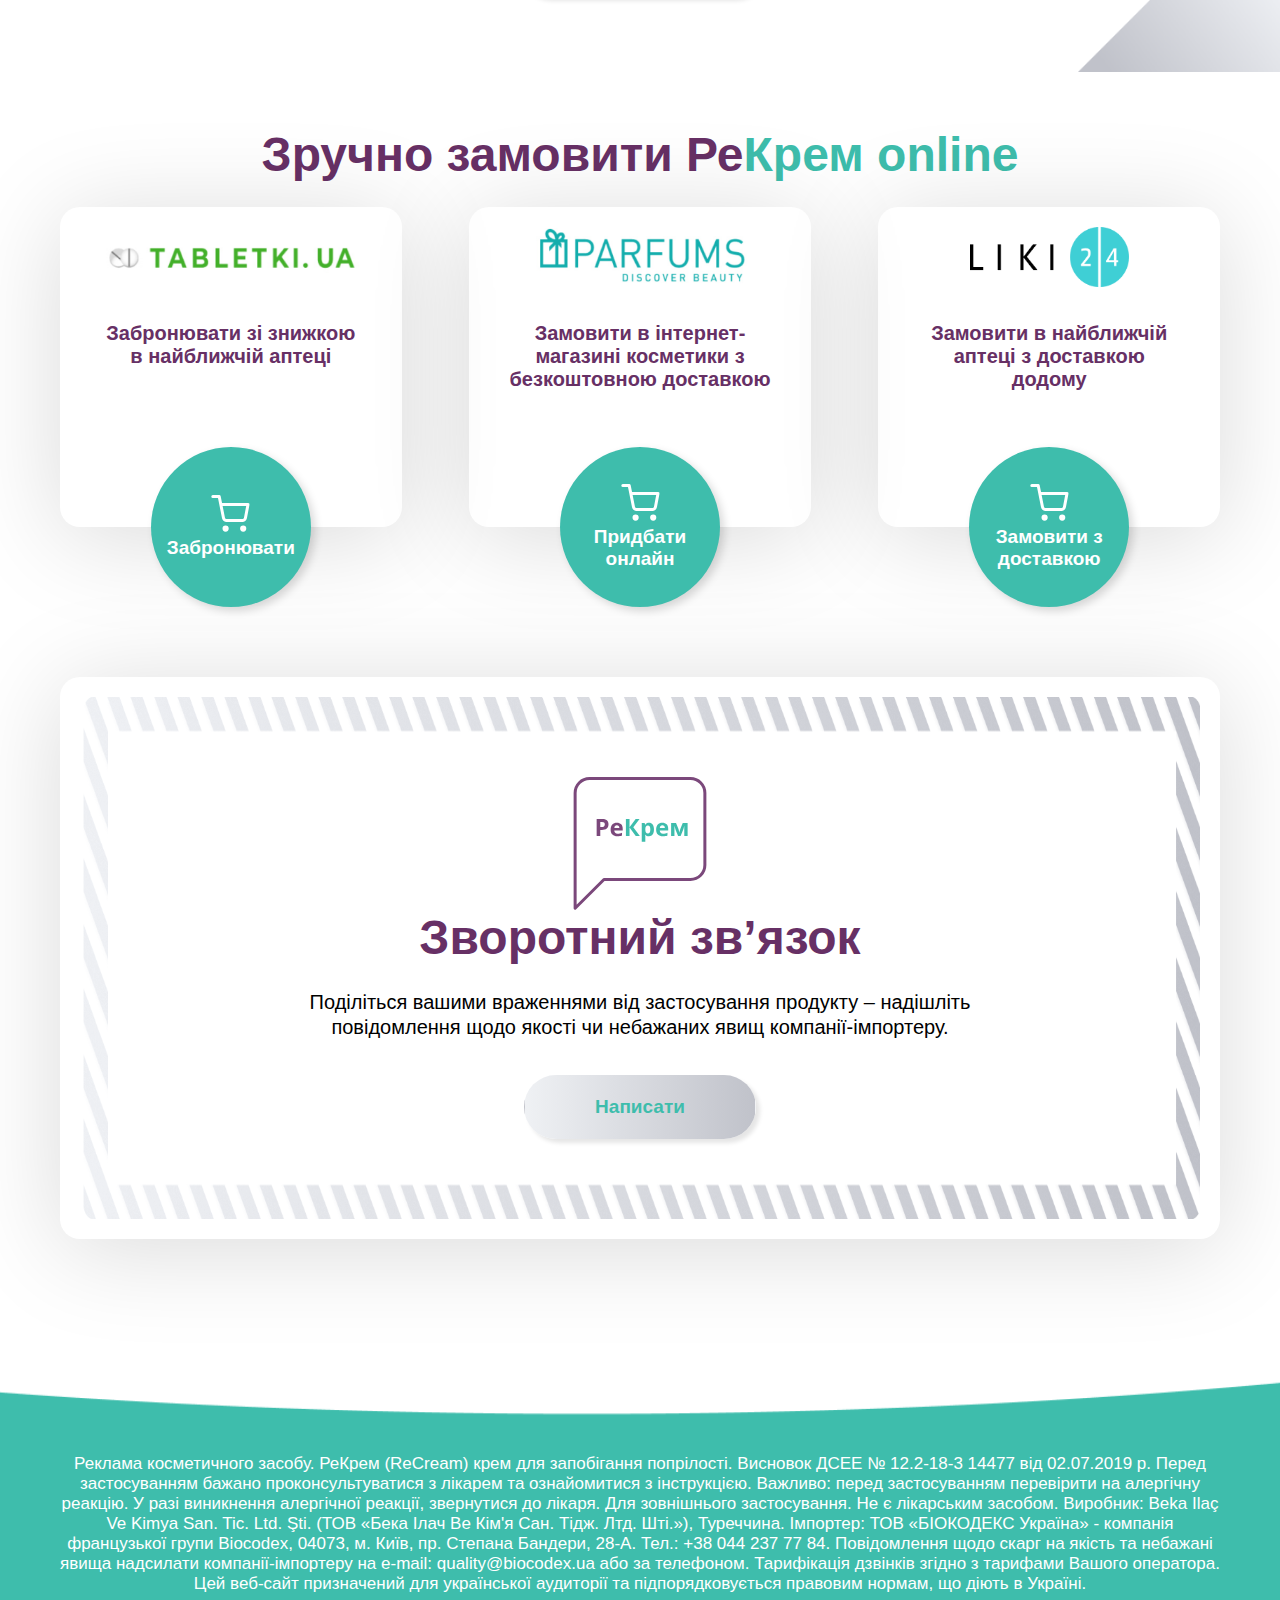
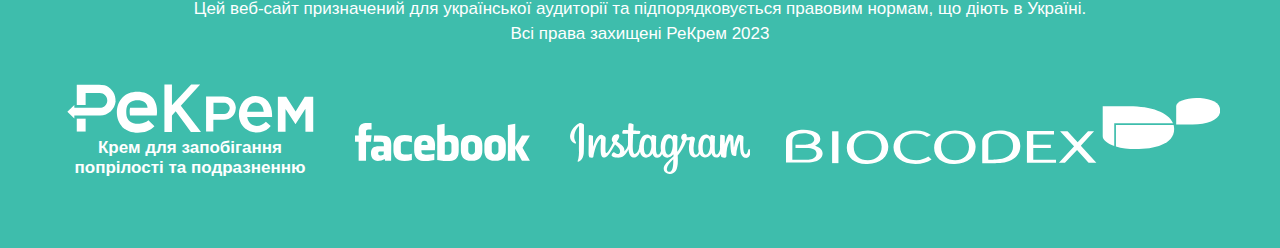
==== commit 1397cd58: "Chafing page was started" ====
--- a/index.html
+++ b/index.html
@@ -165,7 +165,7 @@
               боротьбі з попрілістю, подразненням та почервонінням шкіри.
             </p>
             <div class="about__links">
-              <a href="">
+              <a href="./chafingBaby.html">
                 Дізнатися більше
               </a>
               <a href="">
--- a/index.css
+++ b/index.css
@@ -373,7 +373,6 @@
   align-items: center;
   justify-content: space-between;
   position: relative;
-  flex-wrap: wrap;
   gap: 25px;
 }
 
@@ -392,7 +391,7 @@
 }
 
 .about__content > img {
-  flex-basis: calc(45% - 25px);
+  max-width: 45%;
 }
 
 .about__title {
@@ -794,6 +793,7 @@
 /*#region usefulInfo*/
 .section--useful--main {
   position: relative;
+  padding-top: 100px;
 }
 .section--useful--main::before,
 .section--useful--main::after {
@@ -1186,17 +1186,29 @@
 
 
 /*#region aboutPage*/
-.greeting__content--other-links a.buy::before {
+.greeting__content--main-links.greeting__content--other-links a.buy.buy--other-pages {
+  padding-right: 12px;
+  padding-top: 35px;
+  top: 60%;
+  position: absolute;
+  right: 0;
+  bottom: 50%;
+  text-align: center;
+  transition: all 0.4s;
+}
+.greeting__content--main-links.greeting__content--other-links a.buy.buy--other-pages::before {
   top: -210%;
   transform: translateY(0);
   border: 140px solid transparent;
   border-right: 145px solid var(--color-white);
-}
-.greeting__content--other-links a.buy {
-  padding-right: 12px;
-  padding-top: 35px;
-  top: 60%;
-}
+  content: '';
+  position: absolute;
+  right: 0;
+  bottom: 0;
+  display: block;
+  z-index: -1;
+}
+
 .greeting__content--about__description img {
   margin-left: auto;
   position: relative;
@@ -1238,6 +1250,102 @@
   gap: 55px;
 }
 
+.who__content {
+  display: flex;
+  justify-content: space-between;
+  flex-wrap: wrap;
+}
+.who__content-item {
+  flex-basis: 33.33%;
+}
+.who__content-text {
+  background-color: var(--color-white);
+  box-shadow: 0px 10px 100px rgba(0, 0, 0, 0.15);
+  border-radius: 20px;
+  height: max-content;
+  padding: 40px;
+  position: relative;
+  min-height: 280px;
+}
+.who__content-text p:first-child {
+  margin-bottom: 20px;
+}
+.who__content-photo {
+  position: relative;
+  z-index: -1;
+}
+.who__content-text::before {
+  box-sizing: border-box;
+  position: absolute;
+  top: 25px;
+  display: flex;
+  align-items: center;
+  justify-content: center;
+  height: 65px;
+  width: 65px;
+  padding-right: 5px;
+  padding-top: 7px;
+  border-radius: 50%;
+  background-color: var(--color-accent-violet);
+}
+.who__content-text:first-child::before,
+.who__content-text:nth-child(4)::before {
+  right: -35px;
+}
+.who__content-text:last-child::before,
+.who__content-text:nth-child(3)::before {
+  left: -35px;
+}
+.who__content-text:first-child::before {
+  content: url('./images/1.svg');
+}
+.who__content-text:nth-child(4)::before {
+  content: url('./images/2.svg');
+}
+.who__content-text:nth-child(3)::before {
+  content: url('./images/3.svg');
+}
+.who__content-text:last-child::before {
+  content: url('./images/4.svg');
+}
+
+.who__content-text::after {
+  content: '';
+  position: absolute;
+  display: block;
+  height: 50%;
+  width: 60%;
+  background-image: url('./images/cream-decorator-arrow.png');
+  background-size: contain;
+  background-position: center;
+  background-repeat: no-repeat;
+  z-index: -1;
+}
+.who__content-text:first-child::after,
+.who__content-text:nth-child(3)::after {
+  bottom: -40%;
+}
+.who__content-text:first-child::after {
+  transform: scaleY(-1) translateX(50%);
+  right: 40%;
+}
+.who__content-text:nth-child(3)::after {
+  transform: scaleY(-1) scaleX(-1) translateX(50%);
+  left: 40%;
+}
+.who__content-text:nth-child(4)::after,
+.who__content-text:last-child::after {
+  background-image: url('./images/who-arrow-decorator.png');
+  top: 20%;
+}
+.who__content-text:nth-child(4)::after {
+  right: -38%;
+}
+.who__content-text:last-child::after {
+  left: -38%;
+  transform: scaleX(-1);
+}
+
 .how__content-img-wrapper {
   position: relative;
 }
@@ -1321,12 +1429,180 @@
   background: var(--color-white);
   box-shadow: 0px 10px 100px rgba(0, 0, 0, 0.15);
   border-radius: 20px;
-  width: 80%;
+  width: 85%;
   margin: 0 auto 110px;
   font-size: 25px;
-}
-
-/*#ebdregion aboutPage*/
+  line-height: 30px;
+  text-align: justify;
+}
+.test__text a {
+  display: inline-block;
+  position: relative;
+  z-index: 1;
+  margin-left: 3px;
+}
+.test__text a::before {
+  content: '';
+  position: absolute;
+  top: 0;
+  right: 0;
+  bottom: 0;
+  left: 0;
+  transform: translateX(-21%) translateY(-5%);
+  display: block;
+  height: 150%;
+  width: 180%;
+  background-image: url('./images/header-arrow.png');
+  background-size: contain;
+  background-position: center;
+  background-repeat: no-repeat;
+  z-index: -1;
+}
+.test__list {
+  width: 85%;
+  margin: 0 auto;
+  display: flex;
+  align-items: stretch;
+  justify-content: space-between;
+  gap: 190px;
+  flex-wrap: wrap;
+}
+.test__list-item {
+  flex-basis: calc(33.33% - 190px);
+}
+.test__list-item-photo {
+  border-radius: 50%;
+  overflow: hidden;
+  margin-bottom: 70px;
+  position: relative;
+  z-index: 1;
+}
+.test__list-item-text {
+  position: relative;
+  top: -20%;
+  height: 775px;
+  display: flex;
+  flex-direction: column;
+  align-items: center;
+  justify-content: center;
+  background: linear-gradient(180deg, #FFFFFF 30%, rgba(255, 255, 255, 0) 100%);;
+}
+.test__list-item-text p {
+  text-align: center;
+}
+.test__list-item-text p:first-child {
+  font-size: 125px;
+  margin-bottom: 30px;
+}
+.test__list-item-text p:last-child {
+  font-size: 27px;
+}
+.container--test > p {
+  width: 85%;
+  margin: 0 auto;
+  font-size: 31px;
+  text-align: center;
+}
+.container--test > p span img {
+  display: inline-block;
+  position: relative;
+  top: 5px;
+}
+/*#endregion aboutPage*/
+
+/*#region chafingPage*/
+.section-about--chafing {
+  padding-top: 135px;
+}
+.chafing__content-text {
+  display: flex;
+  flex-direction: column;
+  align-items: center;
+  justify-content: center;
+  width: 1095px;
+  height: 1095px;
+  margin: 50px auto 240px;
+  border-radius: 50%;
+  background-color: var(--color-accent-blue);
+  padding: 50px 140px;
+  text-align: center;
+  position: relative;
+}
+.chafing__content-text::after {
+  content: '';
+  position: absolute;
+  bottom: -200px;
+  display: block;
+  height: 290px;
+  width: 200px;
+  background-image: url('./images/chafing__decorator-arrow.png');
+  background-position: center;
+  background-repeat: no-repeat;
+  background-size: contain;
+  z-index: -1;
+}
+.chafing__content-text p {
+  font-size: 22px;
+  color: var(--color-white);
+  margin-bottom: 25px;
+  font-weight: 700;
+}
+.chafing__content-text p:first-child {
+  font-size: 33px;
+}
+.chafing__content-text p:nth-child(3) {
+  font-size: 24px;
+}
+.chafing__content-text p:last-child {
+  margin-bottom: 0;
+}
+.chafing__content-text ul {
+  font-size: 22px;
+  color: var(--color-white);
+  list-style: disc;
+  text-align: left;
+  padding-left: 35px;
+  margin-bottom: 25px;
+}
+.section-know--chafing h2 strong {
+  display: block;
+  text-align: center;
+}
+.section-know--chafing p {
+  width: 90%;
+  max-width: 1300px;
+  margin: 0 auto 45px;
+  text-align: center;
+}
+.section-know--chafing p:last-child {
+  max-width: 1350px;
+  margin-bottom: 240px;
+  text-align: left;
+  position: relative;
+}
+.section-know--chafing p:last-child::after {
+  content: '';
+  position: absolute;
+  bottom: -240px;
+  right: 50%;
+  transform: translateX(50%);
+  display: block;
+  height: 290px;
+  width: 200px;
+  background-image: url('./images/chafing__decorator-arrow.png');
+  background-position: center;
+  background-repeat: no-repeat;
+  background-size: contain;
+  z-index: -1;
+}
+.section-know--chafing p:last-child strong {
+  display: block;
+}
+.section-know--chafing p:last-child strong:not(:last-child) {
+  margin-bottom: 20px;
+}
+/*#endregion chafingPage*/
+
 
 @media screen and (min-width: 1921px) {
   .useful__slider-button {
@@ -1393,6 +1669,9 @@
     right: -20px;
   }
 
+  .about__content {
+    gap: 20px;
+  }
   .about__content-text {
     margin-right: 0;
   }
@@ -1437,6 +1716,10 @@
 
   .footer__logos {
     gap: 35px;
+  }
+
+  .test__list {
+    gap: 100px;
   }
 }
 
@@ -1613,6 +1896,55 @@
   .section--buy {
     margin-bottom: 150px;
   }
+
+  .about__title--about {
+    text-align: center;
+  }
+
+  .how__content-img-wrapper {
+    flex-basis: calc(45% - 35px);
+  }
+  .how__content-list {
+    flex-basis: calc(55% - 35px);
+  }
+  .how__content-list li p {
+    padding: 20px 35px;
+  }
+  .how__content-list li {
+    min-height: 85px;
+  }
+
+  .test__text,
+  .test__list,
+  .container--test > p {
+    width: 100%;
+  }
+
+  .section-test--about h2 {
+    font-size: 42px;
+  }
+  .test__text {
+    font-size: 20px;
+    margin-bottom: 75px;
+  }
+  .test__text a::before {
+    height: 120%;
+    width: 150%;
+    transform: translateX(-15%) translateY(-3%);
+  }
+  .test__list-item {
+    flex-basis: calc(33.33% - 100px);
+  }
+  .test__list-item-text {
+    top: -18%;
+    height: 675px;
+  }
+  .test__list-item-text p:first-child {
+    font-size: 100px;
+  }
+  .test__list-item-text p:last-child {
+    font-size: 20px;
+  }
 }
 
 @media screen and (max-width: 1200px) {
@@ -1686,6 +2018,10 @@
   .about__content > img {
     margin-top: 20px;
     margin-bottom: 50px;
+    width: 40%;
+  }
+  .about__content-text {
+    flex-basis: calc(60% - 15px);
   }
 
   .section-about--main::before {
@@ -1766,6 +2102,48 @@
 
   .section--buy {
     margin-bottom: 150px;
+  }
+
+  .about__why {
+    gap: 30px;
+  }
+  .about__why-reasons {
+    gap: 20px;
+  }
+
+  .who__content-text {
+    min-height: 340px;
+  }
+  .who__content-text::before {
+    width: 50px;
+    height: 50px;
+    padding-right: 0;
+    padding-top: 3px;
+  }
+  .who__content-text:last-child::before,
+  .who__content-text:nth-child(3)::before {
+    left: -25px;
+  }
+  .who__content-text:first-child::before,
+  .who__content-text:nth-child(4)::before {
+    right: -25px;
+  }
+  .who__content-text:first-child::after, .who__content-text:nth-child(3)::after {
+    bottom: -35%;
+  }
+  .who__content-text:last-child::after,
+  .who__content-text:nth-child(4)::after {
+    height: 40%;
+    width: 50%;
+  }
+  .who__content-photo {
+    height: 475px;
+  }
+  .who__content-photo img {
+    padding-top: 105px;
+  }
+  .test__list-item-text {
+    height: 530px;
   }
 }
 
@@ -1942,7 +2320,8 @@
   }
 
   .about__content > img {
-    width: 55%;
+    width: 75%;
+    margin-bottom: 10px;
   }
 
   .about__links {
@@ -2101,6 +2480,82 @@
   footer p:last-of-type {
     margin-bottom: 65px;
   }
+
+  .about__why {
+    width: 75%;
+    margin: 0 auto;
+  }
+  .who__content-photo {
+    display: none;
+  }
+  .who__content-text::after,
+  .who__content-text::before {
+    display: none;
+  }
+  .who__content {
+    gap: 25px;
+    align-items: stretch;
+  }
+  .who__content-item {
+    flex-basis: calc(50% - 25px);
+  }
+  .who__content-text {
+    min-height: 260px;
+    padding: 20px;
+  }
+  .how__content-img-wrapper {
+    display: none;
+  }
+  .how__content-list {
+    flex-basis: 100%;
+    gap: 15px;
+  }
+  .how__content-list li {
+    min-height: max-content;
+  }
+  .section-test--about {
+    padding-top: 70px;
+    padding-bottom: 70px;
+  }
+  .test__text {
+    padding: 25px 45px;
+  }
+
+  .test__list {
+    flex-direction: column;
+    gap: 25px;
+    flex-wrap: nowrap;
+    margin-bottom: 50px;
+  }
+  .test__list-item {
+    flex-basis: 100%;
+    display: flex;
+    position: relative;
+  }
+  .test__list-item-text {
+    flex-direction: row;
+    height: 180px;
+    background: linear-gradient(90deg, #FFFFFF 30%, rgba(255, 255, 255, 0) 100%);
+    position: absolute;
+    top: 0;
+    left: 95px;
+    max-width: 100%;
+    padding-left: 125px;
+  }
+  .test__list-item-photo {
+    height: 180px;
+    width: 180px;
+    margin-bottom: 0;
+  }
+  .test__list-item-text p:first-child {
+    margin-bottom: 0;
+  }
+  .container--test > p {
+    font-size: 26px;
+  }
+  .container--test > p img {
+    height: 29px;
+  }
 }
 
 @media screen and (max-width: 768px) {
@@ -2265,6 +2720,44 @@
   .links {
     margin-top: 0;
   }
+
+  .section-about--about .about__content {
+    padding-top: 35px;
+  }
+  .about__content > img {
+    max-width: 95%;
+    margin: 0 auto;
+  }
+  .about__why {
+    width: 100%;
+  }
+  .who__content-item {
+    flex-basis: 100%;
+    min-height: max-content;
+  }
+  .section-test--about h2 {
+    font-size: 28px;
+  }
+  .test__text {
+    font-size: 15px;
+    line-height: 20px;
+    margin-bottom: 35px;
+  }
+  .test__list-item-photo {
+    height: 150px;
+    width: 150px;
+  }
+  .test__list-item-text {
+    height: 150px;
+    left: 75px;
+    padding-left: 95px;
+  }
+  .test__list-item-text p:first-child {
+    font-size: 55px;
+  }
+  .test__list-item-text p:last-child {
+    font-size: 15px;
+  }
 }
 
 @media screen and (max-width: 500px) {
@@ -2450,4 +2943,44 @@
     width: 100%;
     margin-left: 0;
   }
-}
+
+  .about__why {
+    flex-direction: column;
+    align-items: center;
+  }
+  .about__why-logo {
+    width: 40%;
+  }
+  .about__why-reasons {
+    gap: 10px;
+  }
+  .how__content-list li p {
+    margin-left: 35px;
+    max-width: 100%;
+    font-size: 17px;
+    padding-top: 10px;
+    padding-bottom: 10px;
+  }
+  .how__content-list {
+    gap: 5px;
+  }
+  .test__text {
+    padding: 25px;
+  }
+  .section-test--about h2 {
+    font-size: 20px;
+  }
+  .test__list-item-photo {
+    display: none;
+  }
+  .test__list-item-text {
+    position: static;
+    padding-left: 20px;
+  }
+  .container--test > p {
+    font-size: 20px;
+  }
+  .container--test > p span img {
+    height: 20px;
+  }
+}
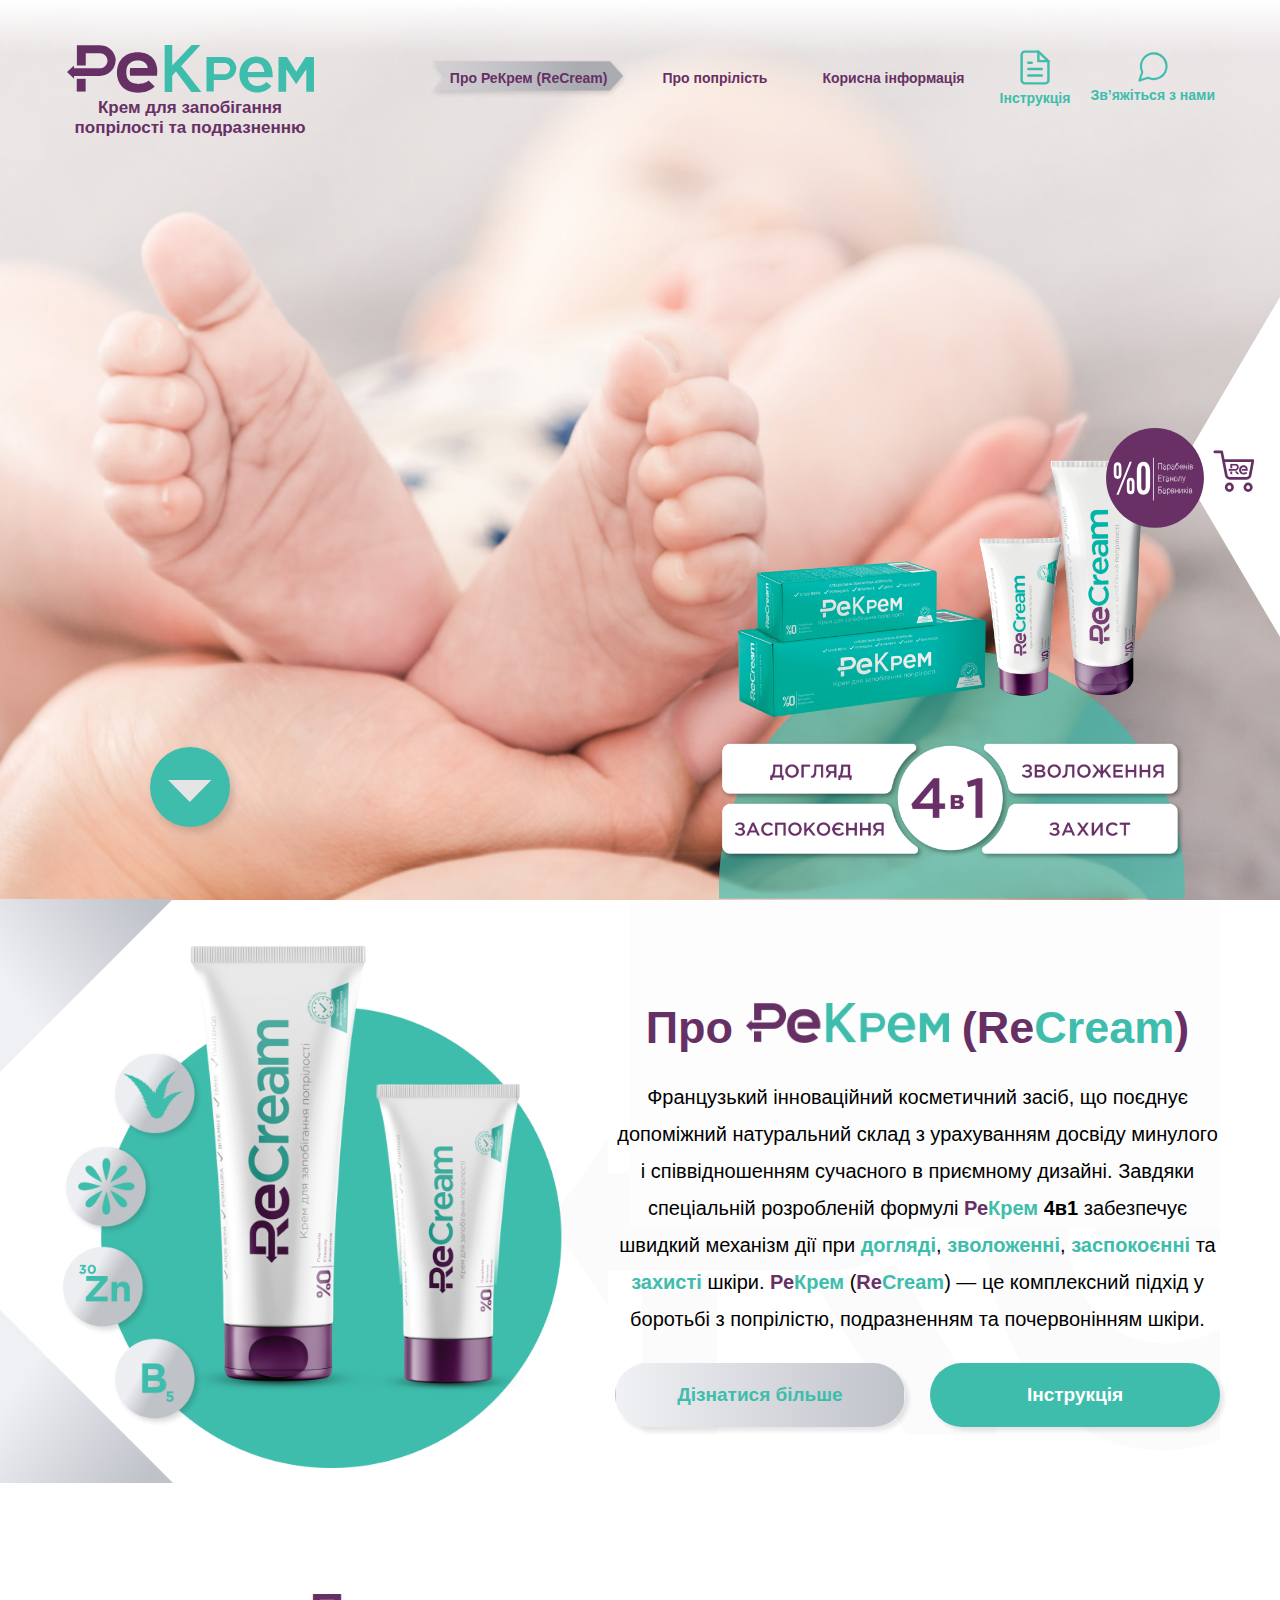
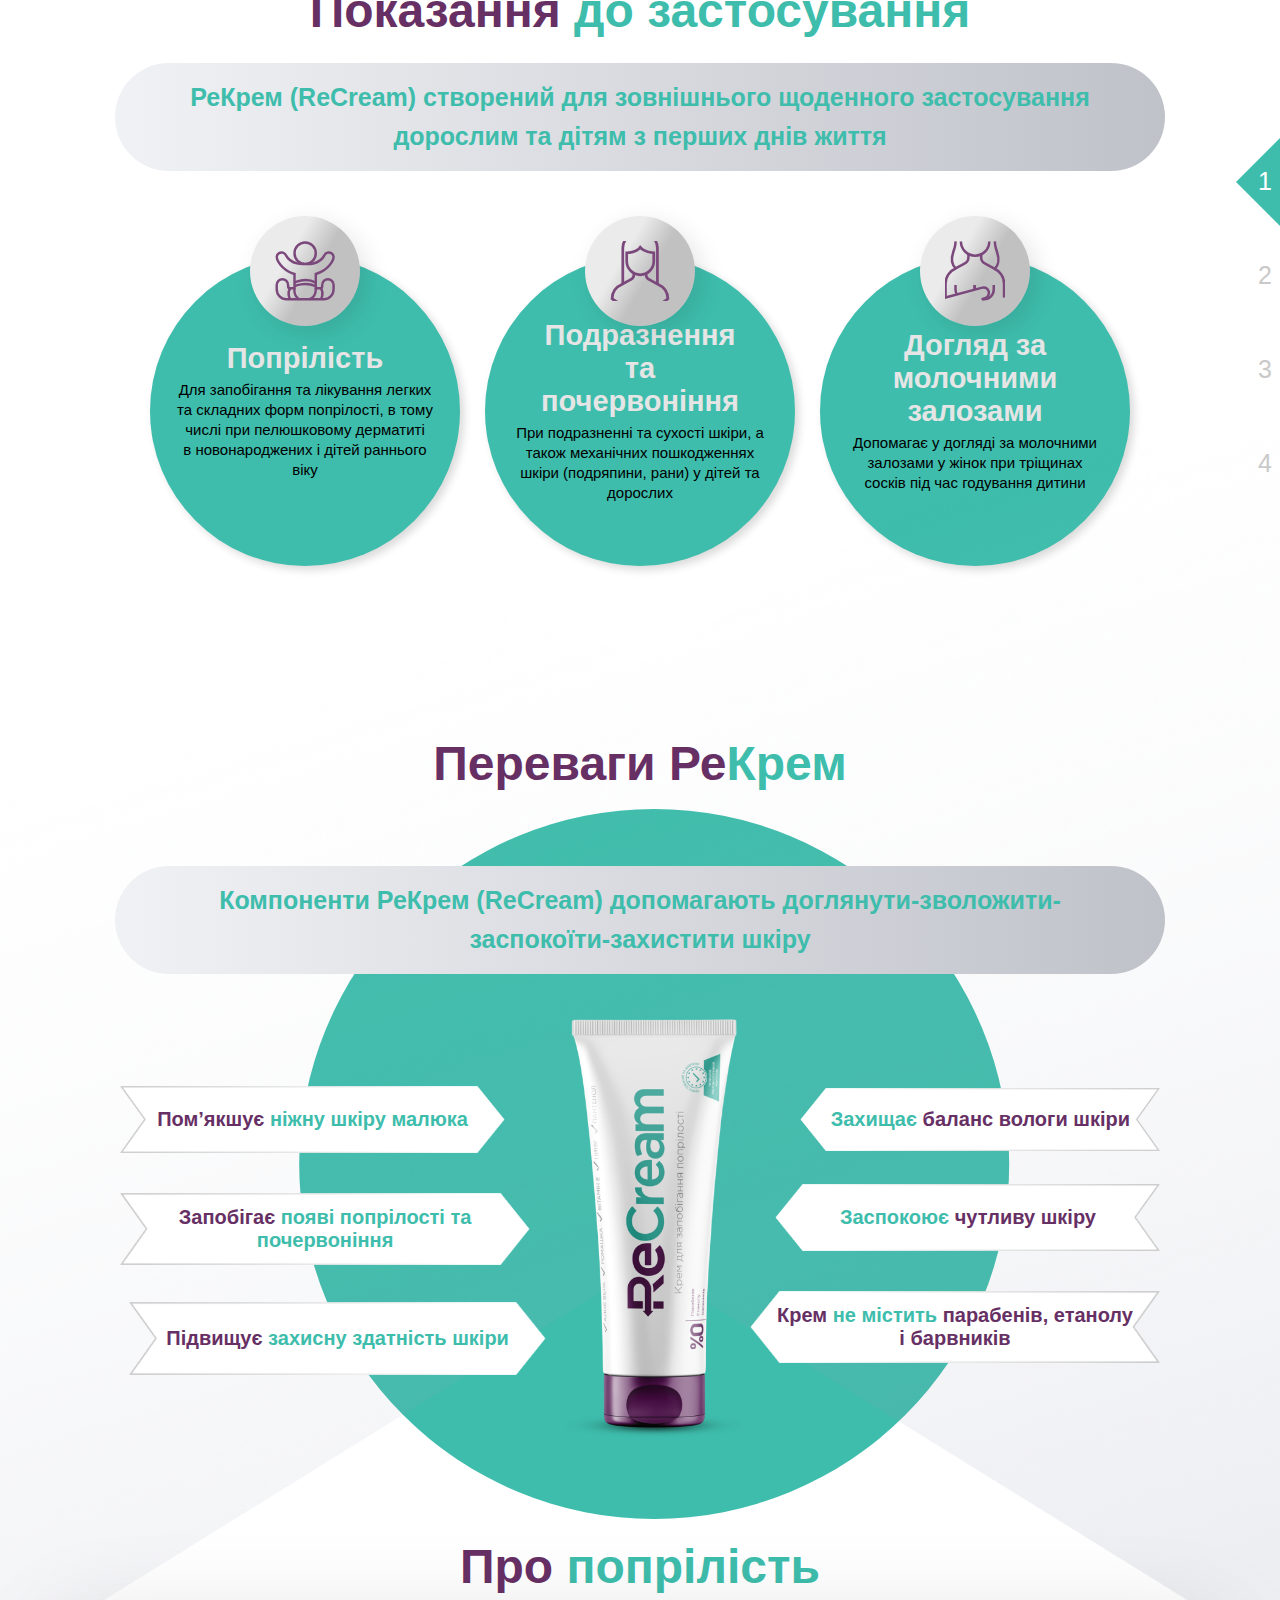
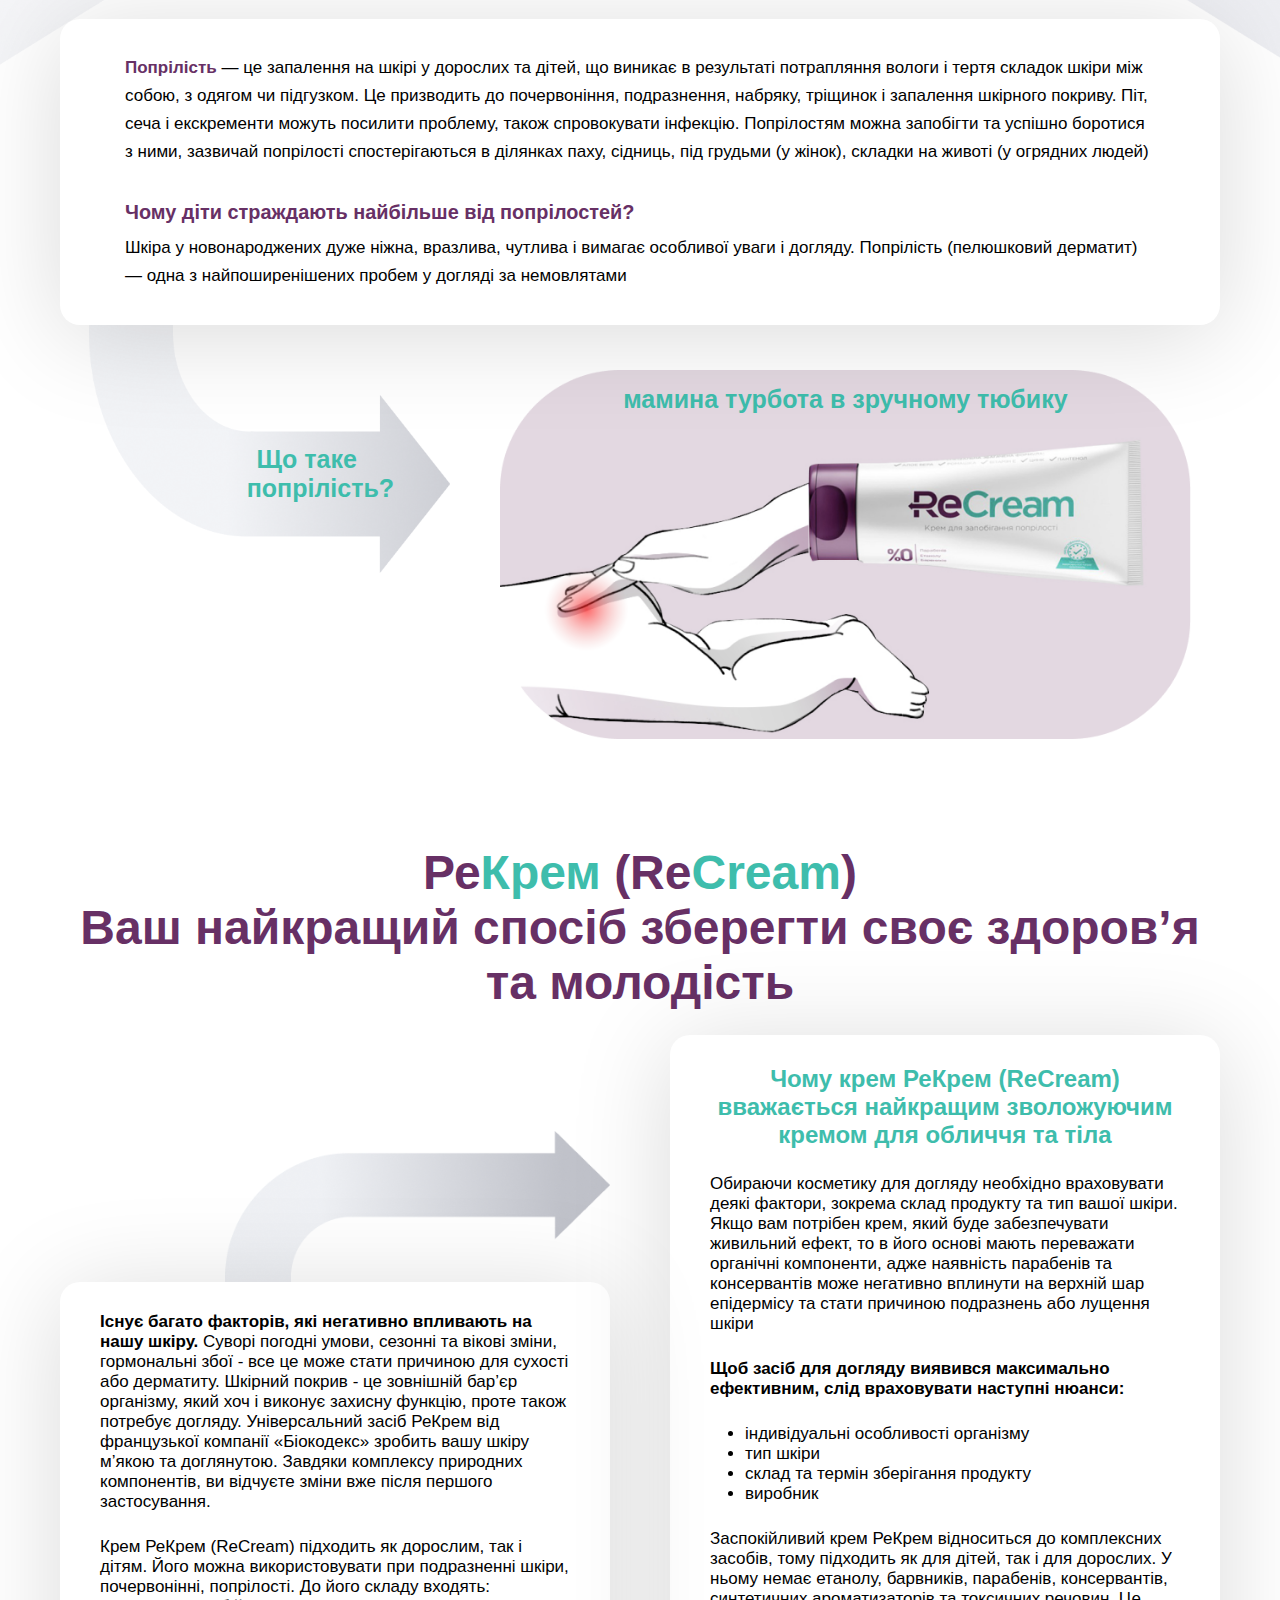
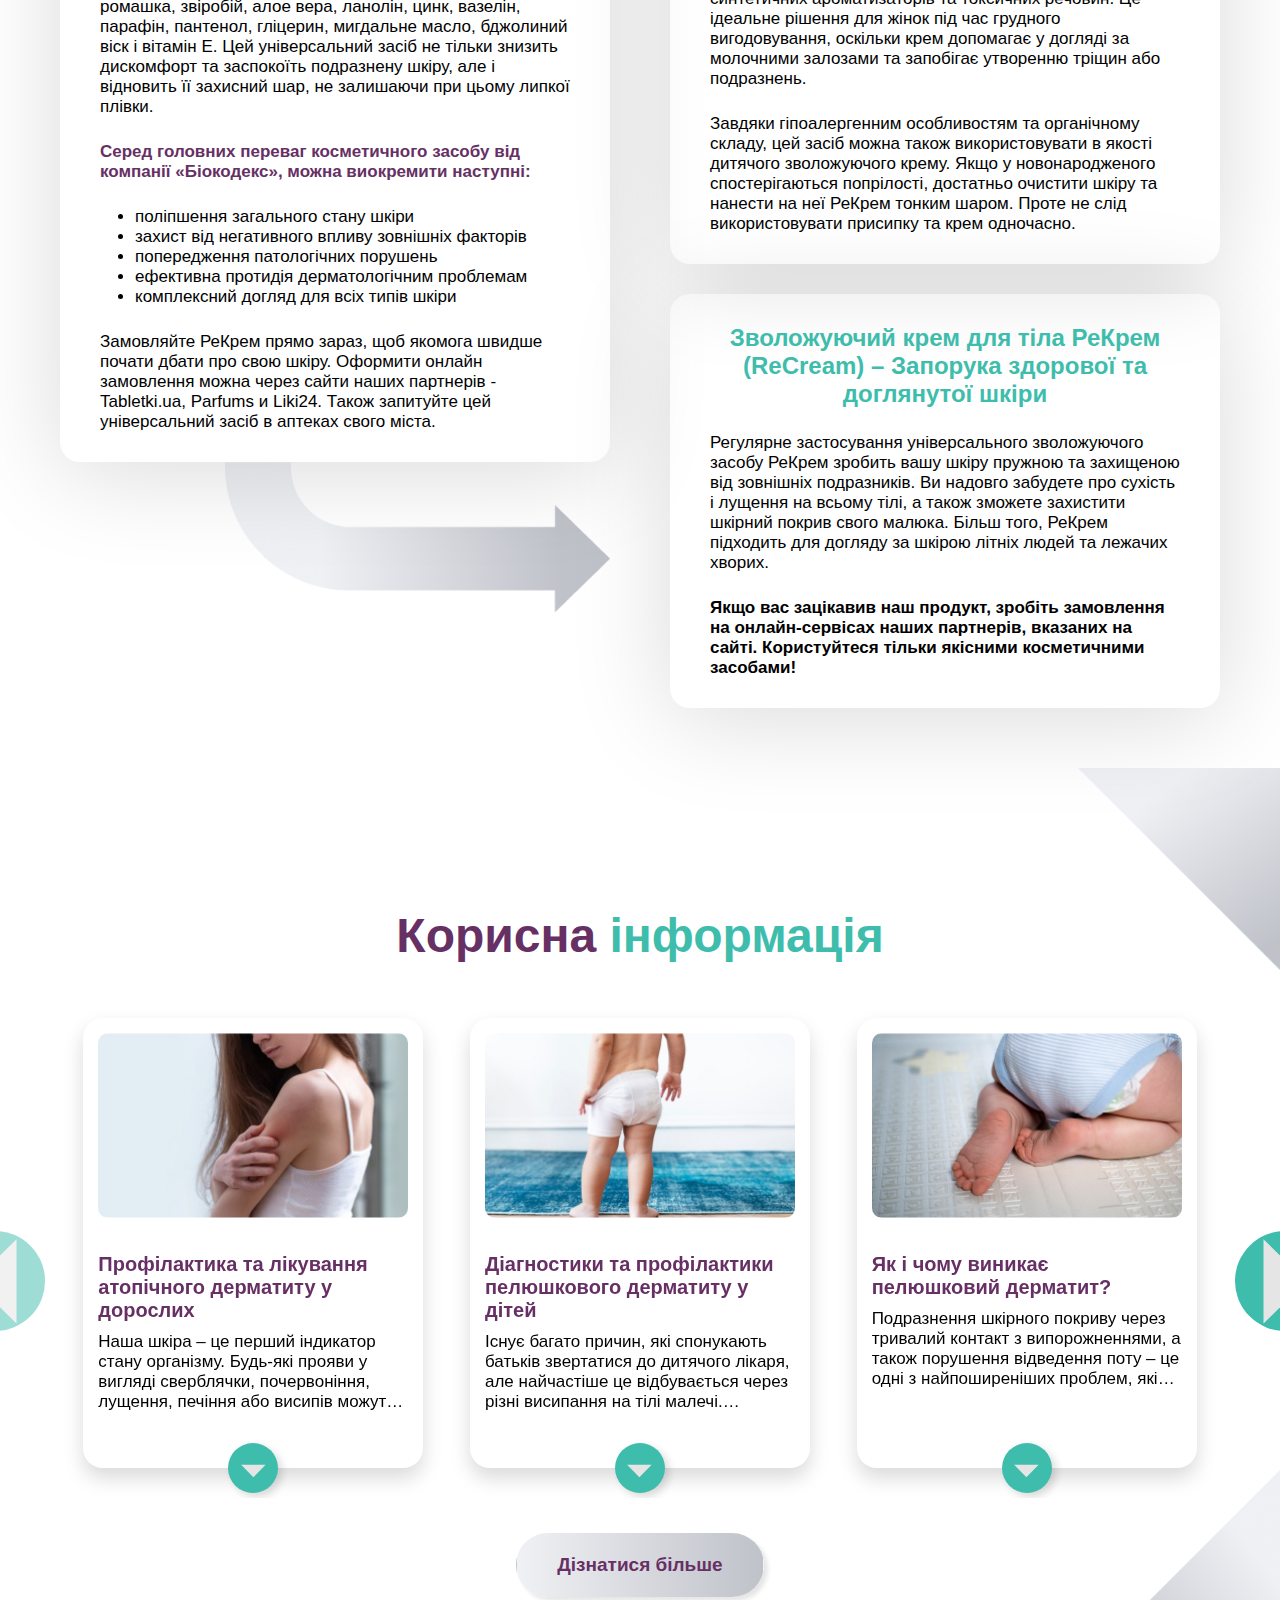
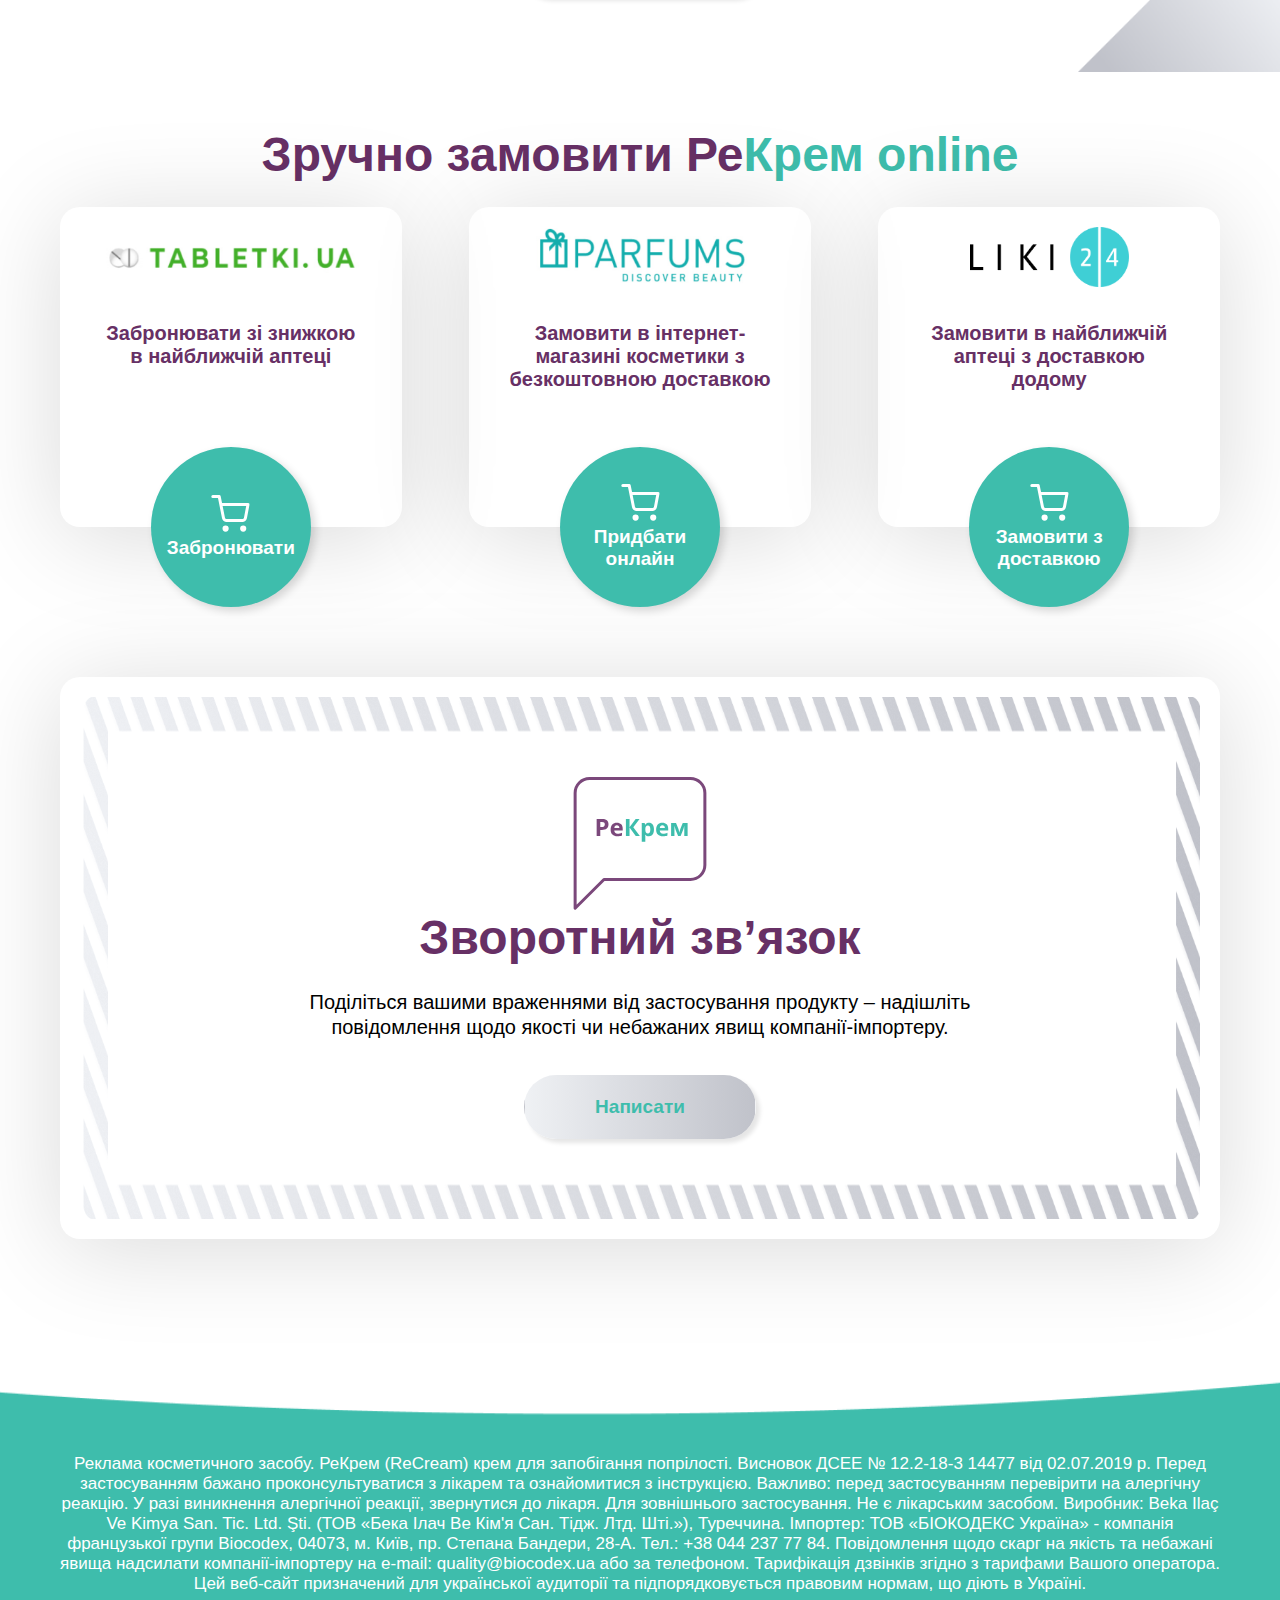
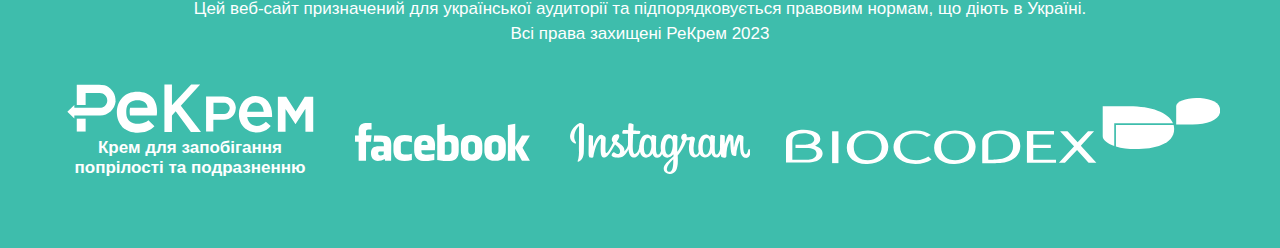
==== commit ea1be6fa: "Useful info page was implemented" ====
--- a/index.html
+++ b/index.html
@@ -36,7 +36,7 @@
               </a>
             </li>
             <li>
-              <a href="">
+              <a href="./usefullInfoPage.html">
                 Корисна інформація
               </a>
             </li>
@@ -84,7 +84,7 @@
               </a>
             </li>
             <li>
-              <a href="">
+              <a href="./usefullInfoPage.html">
                 Корисна інформація
               </a>
             </li>
--- a/index.css
+++ b/index.css
@@ -1511,8 +1511,18 @@
 /*#endregion aboutPage*/
 
 /*#region chafingPage*/
-.section-about--chafing {
+.section-aboutCream--chafing {
   padding-top: 135px;
+  position: relative;
+}
+.section-aboutCream--chafing::before {
+  content: '';
+  position: absolute;
+  top: 0;
+  left: 0;
+  border-top: 130px solid transparent;
+  border-left: 130px solid var(--color-accent-blue);
+  border-bottom: 130px solid transparent;
 }
 .chafing__content-text {
   display: flex;
@@ -1579,6 +1589,7 @@
   margin-bottom: 240px;
   text-align: left;
   position: relative;
+  font-size: 22px;
 }
 .section-know--chafing p:last-child::after {
   content: '';
@@ -1601,7 +1612,281 @@
 .section-know--chafing p:last-child strong:not(:last-child) {
   margin-bottom: 20px;
 }
+.know__content {
+  display: flex;
+  align-items: center;
+  justify-content: space-between;
+  gap: 125px;
+  flex-wrap: wrap;
+  margin-bottom: 65px;
+}
+.know__content-img-wrapper,
+.know__content-list {
+  flex-basis: calc(50% - 125px);
+}
+.know__content-list li {
+  padding: 30px 75px;
+  margin-bottom: 35px;
+  background-color: var(--color-white);
+  border-radius: 20px;
+  box-shadow: 0px 10px 100px rgba(0, 0, 0, 0.15);
+  font-size: 30px;
+  position: relative;
+}
+.know__content-list li:last-child {
+  margin-bottom: 0;
+}
+.know__content-list li::before {
+  content: '';
+  position: absolute;
+  top: 50%;
+  left: -25px;
+  transform: translateY(-50%);
+  display: flex;
+  align-items: center;
+  justify-content: center;
+  width: 50px;
+  height: 50px;
+  border-radius: 50%;
+  background: var(--color-accent-blue);
+  box-shadow: 4px 4px 8px rgba(0, 0, 0, 0.15);
+}
+.know__content-list li:first-child:before {
+  content: url('./images/1.svg');
+}
+.know__content-list li:nth-child(2):before {
+  content: url('./images/2.svg');
+}
+.know__content-list li:nth-child(3):before {
+  content: url('./images/3.svg');
+}
+.know__content-list li:nth-child(4):before {
+  content: url('./images/4.svg');
+}
+.know__content-list li:nth-child(5):before {
+  content: url('./images/5.svg');
+}
+.know__content-list li:nth-child(6):before {
+  content: url('./images/6.svg');
+}
+.about--chafing__text {
+  padding: 90px;
+  width: 880px;
+  height: 880px;
+  border-radius: 50%;
+  background-color: var(--color-accent-violet);
+  color: var(--color-white);
+  text-align: center;
+  display: flex;
+  flex-direction: column;
+  align-items: center;
+  justify-content: center;
+  position: relative;
+}
+.about--chafing__text:last-child {
+  margin-left: auto;
+}
+.about--chafing__text h3 {
+  font-size: 29px;
+  width: 80%;
+  margin: 0 auto 60px;
+}
+.about--chafing__text ul,
+.about--chafing__text p {
+  font-size: 20px;
+  font-weight: 700;
+}
+.about--chafing__text p:not(:last-child) {
+  margin-bottom: 25px;
+}
+.about--chafing__text ul li p {
+  position: relative;
+  width: 80%;
+  margin: 0 auto;
+}
+.about--chafing__text ul li:last-child p {
+  width: 70%;
+}
+.about--chafing__text ul li p::before {
+  content: '';
+  position: absolute;
+  top: 8px;
+  left: 5px;
+  display: block;
+  width: 5px;
+  height: 5px;
+  border-radius: 50%;
+  background-color: var(--color-white);
+}
+.about--chafing__text:first-child:after {
+  content: '';
+  position: absolute;
+  left: 75px;
+  bottom: -255px;
+  display: block;
+  height: 420px;
+  width: 500px;
+  background-image: url('./images/who-arrow-decorator.png');
+  background-position: center;
+  background-repeat: no-repeat;
+  background-size: contain;
+  transform: rotate(90deg);
+  z-index: -1;
+  opacity: 0.4;
+}
+.about--chafing__text:first-child::before {
+  content: '';
+  position: absolute;
+  right: -80%;
+  top: 0;
+  bottom: 0;
+  display: block;
+  height: 100%;
+  width: 100%;
+  background-image: url('./images/RE-decorator.png');
+  background-position: left;
+  background-repeat: no-repeat;
+  background-size: 100%;
+  z-index: -1;
+  opacity: 0.1;
+}
+.rules__content {
+  display: flex;
+  align-items: center;
+  justify-content: center;
+  gap: 50px;
+  flex-wrap: wrap;
+}
+.rules__card {
+  flex-basis: calc(25% - 50px);
+}
+.rules__card-decorator {
+  margin: 0 auto;
+  background: linear-gradient(120deg, #EBEBEB 35%, #C1C1C1 56%);
+  box-shadow: 7px 7px 25px rgba(0, 0, 0, 0.1);
+  border-radius: 50%;
+  width: 140px;
+  height: 140px;
+  padding: 20px;
+  display: flex;
+  align-items: center;
+  justify-content: center;
+}
+.rules__card-description {
+  border-radius: 50%;
+  background-color: var(--color-accent-blue);
+  color: var(--color-white);
+  font-weight: 700;
+  font-size: 25px;
+  text-align: center;
+  display: flex;
+  align-items: center;
+  justify-content: center;
+  position: relative;
+  min-height: 330px;
+  padding: 20px;
+  top: -40px;
+  z-index: -1;
+}
 /*#endregion chafingPage*/
+
+/*#region usefullPage*/
+.section-slider--usefulPage {
+  position: relative;
+}
+.usefulPage__slider {
+  max-width: 80%;
+  margin: 0 auto 150px;
+}
+.usefulPage__slider-item {
+  min-height: 510px;
+}
+.usefulPage__slider-card {
+  border-radius: 20px;
+  background-color: var(--color-white);
+  box-shadow: 4px 4px 4px rgba(0, 0, 0, 0.1);
+  min-height: 490px;
+  width: 95%;
+  margin: 0 auto;
+  position: relative;
+}
+.usefulPage__slider-item-photo {
+  height: 300px;
+  border-top-left-radius: 20px;
+  border-top-right-radius: 20px;
+  overflow: hidden;
+}
+.usefulPage__slider-item-photo img {
+  width: 100%;
+  height: 100%;
+}
+.usefulPage__slider-card p {
+  text-transform: uppercase;
+  padding: 35px 30px;
+  font-size: 20px;
+  font-weight: 700;
+}
+.usefulPage__slider-card a {
+  background: var(--color-accent-blue);
+  box-shadow: 4px 4px 4px rgba(0, 0, 0, 0.1);
+  border-radius: 20px;
+  width: max-content;
+  padding: 10px 45px;
+  color: var(--color-white);
+  text-transform: uppercase;
+  font-size: 19px;
+  font-weight: 700;
+  position: absolute;
+  border: 1px solid transparent;
+  bottom: -15px;
+  left: 40px;
+  transition: all 0.4s;
+}
+.usefulPage__slider-card a:hover {
+  border-color: var(--color-accent-blue);
+  color: var(--color-accent-blue);
+  background-color: var(--color-white);
+}
+
+.usefulPage__slider-button {
+  box-shadow: 4px 4px 8px rgba(0, 0, 0, 0.15);
+  width: 50px !important;
+  height: 50px !important;
+  display: flex;
+  align-items: center;
+  justify-content: flex-start !important;
+  padding: 10px;
+  background-color: var(--color-accent-blue);
+  border-radius: 50%;
+  cursor: pointer;
+  transition: all 0.4s;
+}
+.usefulPage__slider-button:hover {
+  background-color: #e5e5e5;
+}
+.usefulPage__slider-button::after {
+  display: none;
+}
+.usefulPage__slider-button svg {
+  transform: rotate(-90deg);
+  fill: #e5e5e5;
+  transition: all 0.4s;
+}
+.usefulPage__slider-button:hover svg {
+  fill: var(--color-accent-blue);
+}
+.usefulPage__slider-button.swiper-button-next {
+  right: 10%;
+}
+.usefulPage__slider-button.swiper-button-prev {
+  left: 10%;
+  transform: scaleX(-1);
+}
+.useful__slider-button.swiper-button-disabled {
+  opacity: 0.5 !important;
+}
+/*#endregion usefullPage*/
+
 
 
 @media screen and (min-width: 1921px) {
@@ -1720,6 +2005,29 @@
 
   .test__list {
     gap: 100px;
+  }
+
+  .know__content {
+    gap: 75px;
+  }
+  .know__content-img-wrapper,
+  .know__content-list {
+    flex-basis: calc(50% - 75px);
+  }
+  .about--chafing__text {
+    width: 840px;
+    height: 840px;
+  }
+  .about--chafing__text:first-child:after {
+    bottom: -190px;
+    height: 320px;
+    width: 440px;
+  }
+  .rules__card {
+    flex-basis: calc(33.33% - 50px);
+  }
+  .rules__content {
+    row-gap: 0;
   }
 }
 
@@ -1945,6 +2253,81 @@
   .test__list-item-text p:last-child {
     font-size: 20px;
   }
+
+  .chafing__content-text {
+    width: 980px;
+    height: 980px;
+    padding: 60px;
+  }
+  .chafing__content-text p {
+    width: 85%;
+  }
+  .chafing__content-text p:first-child {
+    width: 70%;
+  }
+  .know__content {
+    gap: 50px;
+  }
+  .know__content-img-wrapper {
+    flex-basis: calc(45% - 50px);
+  }
+  .know__content-list {
+    flex-basis: calc(55% - 50px);
+  }
+  .know__content-list li {
+    font-size: 26px;
+    padding: 25px 45px;
+  }
+  .about--chafing__text ul, .about--chafing__text p {
+    font-size: 18px;
+  }
+  .about--chafing__text h3 {
+    margin-bottom: 35px;
+  }
+  .about--chafing__text {
+    height: 750px;
+    width: 750px;
+  }
+  .about--chafing__text p:not(:last-child) {
+    margin-bottom: 10px;
+  }
+  .about--chafing__text:first-child:after {
+    left: 125px;
+    bottom: -145px;
+    height: 235px;
+    width: 270px;
+  }
+  .rules__card-description {
+    font-size: 20px;
+    min-height: 290px;
+  }
+
+  .usefulPage__slider-button.swiper-button-next {
+    right: 5%;
+  }
+  .usefulPage__slider-button.swiper-button-prev {
+    left: 5%;
+    transform: scaleX(-1);
+  }
+  .usefulPage__slider-item-photo {
+    height: 250px;
+  }
+  .usefulPage__slider-card p {
+    padding: 15px 25px;
+    font-size: 18px;
+  }
+  .usefulPage__slider-card {
+    min-height: 410px;
+  }
+  .usefulPage__slider-item {
+    min-height: 450px;
+  }
+  .usefulPage__slider-card a {
+    font-size: 17px;
+    padding: 7px 35px;
+    left: 25px;
+  }
+
 }
 
 @media screen and (max-width: 1200px) {
@@ -2144,6 +2527,54 @@
   }
   .test__list-item-text {
     height: 530px;
+  }
+
+  .chafing__content-text {
+    width: 850px;
+    height: 850px;
+    margin-bottom: 160px;
+  }
+  .chafing__content-text p:first-child {
+    font-size: 28px;
+  }
+  .chafing__content-text p,
+  .chafing__content-text ul {
+    font-size: 18px;
+  }
+  .chafing__content-text::after {
+    width: 140px;
+    height: 230px;
+    bottom: -140px;
+  }
+  .know__content {
+    gap: 30px;
+  }
+  .know__content-img-wrapper {
+    flex-basis: calc(35% - 30px);
+  }
+  .know__content-list {
+    flex-basis: calc(65% - 30px);
+  }
+  .know__content-list li {
+    font-size: 20px;
+    padding: 15px 35px;
+  }
+  .section-know--chafing p:last-child::after {
+    width: 140px;
+    height: 230px;
+    bottom: -140px;
+  }
+  .section-know--chafing p:last-child {
+    margin-bottom: 205px;
+  }
+  .rules__card-description {
+    min-height: 260px;
+  }
+  .about--chafing__text:first-child:after {
+    left: 105px;
+    bottom: -75px;
+    height: 175px;
+    width: 225px;
   }
 }
 
@@ -2556,6 +2987,50 @@
   .container--test > p img {
     height: 29px;
   }
+
+  .section-aboutCream--chafing {
+    padding-top: 75px;
+  }
+  .section-aboutCream--chafing::before {
+    border-top: 90px solid transparent;
+    border-left: 70px solid var(--color-accent-blue);
+    border-bottom: 90px solid transparent;
+  }
+  .chafing__content-text {
+    width: 100%;
+    height: auto;
+    border-radius: 20px;
+    padding: 35px;
+  }
+  .chafing__content-text p:first-child,
+  .chafing__content-text p,
+  .chafing__content-text ul {
+    width: 100%;
+  }
+  .about--chafing__text {
+    width: 100%;
+    height: auto;
+    border-radius: 20px;
+    padding: 35px;
+  }
+  .about--chafing__text h2,
+  .about--chafing__text p,
+  .about--chafing__text ul li p {
+    width: 100%;
+  }
+  .about--chafing__text:first-child::before,
+  .about--chafing__text:first-child::after {
+    display: none;
+  }
+  .about--chafing__text:first-child {
+    margin-bottom: 25px;
+  }
+  .rules__card {
+    flex-basis: calc(50% - 50px);
+  }
+  .chafing__content-text p:nth-child(3) {
+    font-size: 20px;
+  }
 }
 
 @media screen and (max-width: 768px) {
@@ -2757,6 +3232,77 @@
   }
   .test__list-item-text p:last-child {
     font-size: 15px;
+  }
+
+  .section-aboutCream--chafing::before {
+    border-top: 55px solid transparent;
+    border-left: 35px solid var(--color-accent-blue);
+    border-bottom: 55px solid transparent;
+  }
+  .chafing__content-text {
+    margin-top: 35px;
+    padding: 25px;
+  }
+  .know__content-img-wrapper {
+    display: none;
+  }
+  .know__content-list {
+    flex-basis: 100%;
+  }
+  .know__content-list li::before {
+    display: none;
+  }
+  .know__content-list li {
+    margin-bottom: 15px;
+    font-size: 17px;
+  }
+  .know__content-list li:last-child {
+    margin-bottom: 0;
+  }
+  .section-know--chafing p:last-child {
+    font-size: 17px;
+  }
+  .section-know--chafing p:last-child::after {
+    bottom: -175px;
+  }
+  .about--chafing__text h3,
+  .about--chafing__text ul li p {
+    width: 100%;
+  }
+  .about--chafing__text ul, .about--chafing__text p {
+    font-size: 15px;
+  }
+  .about--chafing__text ul li p::before {
+    left: -18px;
+  }
+  .rules__card-decorator {
+    width: 75px;
+    height: 75px;
+    padding: 10px;
+  }
+  .rules__content {
+    gap: 35px;
+  }
+  .rules__card {
+    flex-basis: calc(50% - 35px);
+    height: 250px;
+  }
+  .rules__card-description {
+    font-size: 15px;
+    min-height: 205px;
+  }
+
+
+  .usefulPage__slider-button {
+    width: 35px !important;
+    height: 35px !important;
+    padding: 7px;
+  }
+  .usefulPage__slider-button.swiper-button-next {
+    right: 5%;
+  }
+  .usefulPage__slider-button.swiper-button-prev {
+    left: 5%;
   }
 }
 
@@ -2983,4 +3529,76 @@
   .container--test > p span img {
     height: 20px;
   }
-}
+
+  .section-aboutCream--chafing::before {
+    display: none;
+  }
+  .section-aboutCream--chafing {
+    padding-top: 35px;
+  }
+  .chafing__content-text p:first-child {
+    font-size: 20px;
+  }
+  .chafing__content-text p, .chafing__content-text ul, .chafing__content-text p:nth-child(3) {
+    font-size: 15px;
+  }
+  .chafing__content-text {
+    padding: 25px 15px;
+    margin-bottom: 75px;
+  }
+  .chafing__content-text::after {
+    width: 75px;
+    height: 100px;
+    bottom: -65px;
+  }
+  .section-know--chafing p {
+    font-size: 15px;
+  }
+  .section-know--chafing p:last-child::after {
+    width: 75px;
+    height: 100px;
+    bottom: -90px;
+  }
+  .section-know--chafing p:last-child {
+    margin-bottom: 105px;
+  }
+  .about--chafing__text {
+    padding: 25px 15px;
+  }
+  .about--chafing__text h3 {
+    margin-bottom: 25px;
+    font-size: 20px;
+  }
+  .about--chafing__text ul li p::before {
+    left: -10px;
+  }
+  .rules__card {
+    flex-basis: 80%;
+  }
+  .rules__content {
+    gap: 5px;
+  }
+  .about--chafing__text ul, .about--chafing__text p {
+    font-size: 12px;
+  }
+
+  .usefulPage__slider-button.swiper-button-next {
+    right: 2%;
+  }
+  .usefulPage__slider-button.swiper-button-prev {
+    left: 2%;
+  }
+  .usefulPage__slider-item-photo {
+    height: 190px;
+  }
+  .usefulPage__slider-card {
+    min-height: 355px;
+  }
+  .usefulPage__slider-item {
+    min-height: 400px;
+  }
+  .usefulPage__slider-card p,
+  .usefulPage__slider-card a {
+    font-size: 15px;
+  }
+}
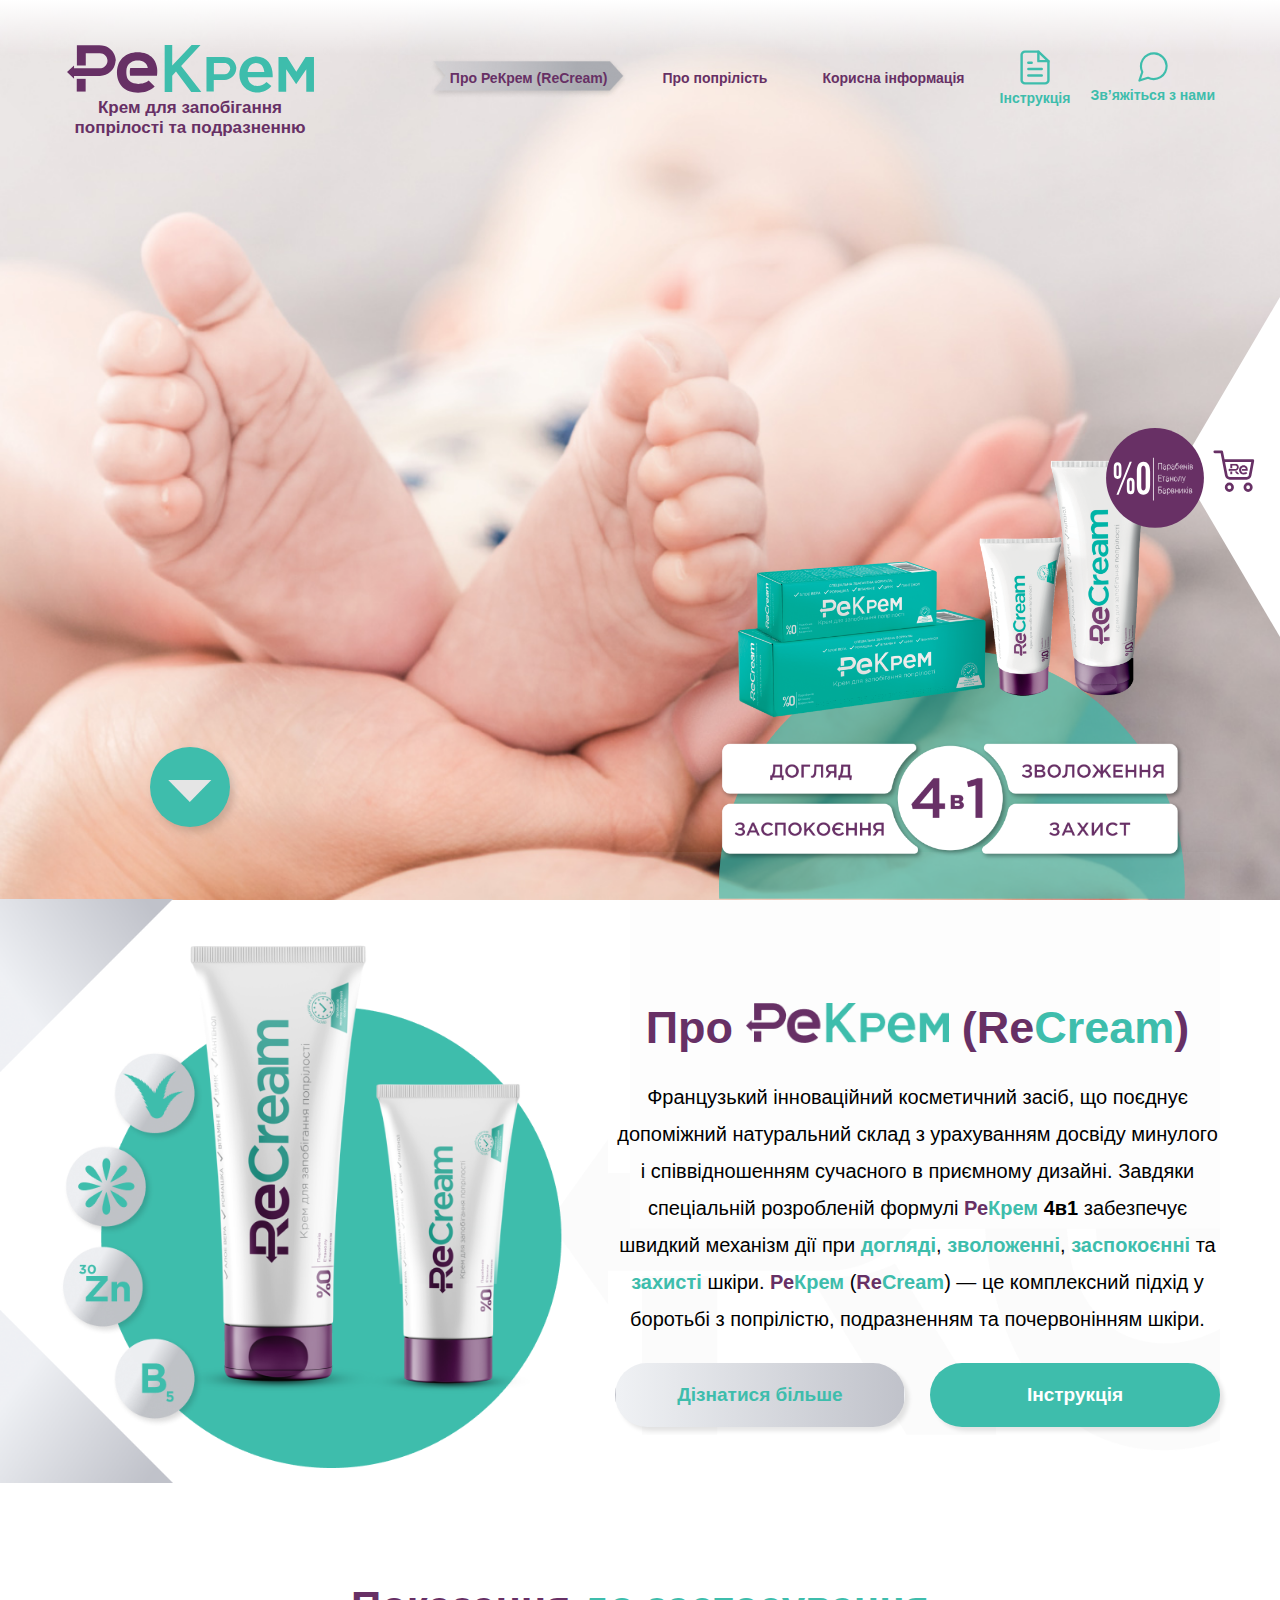
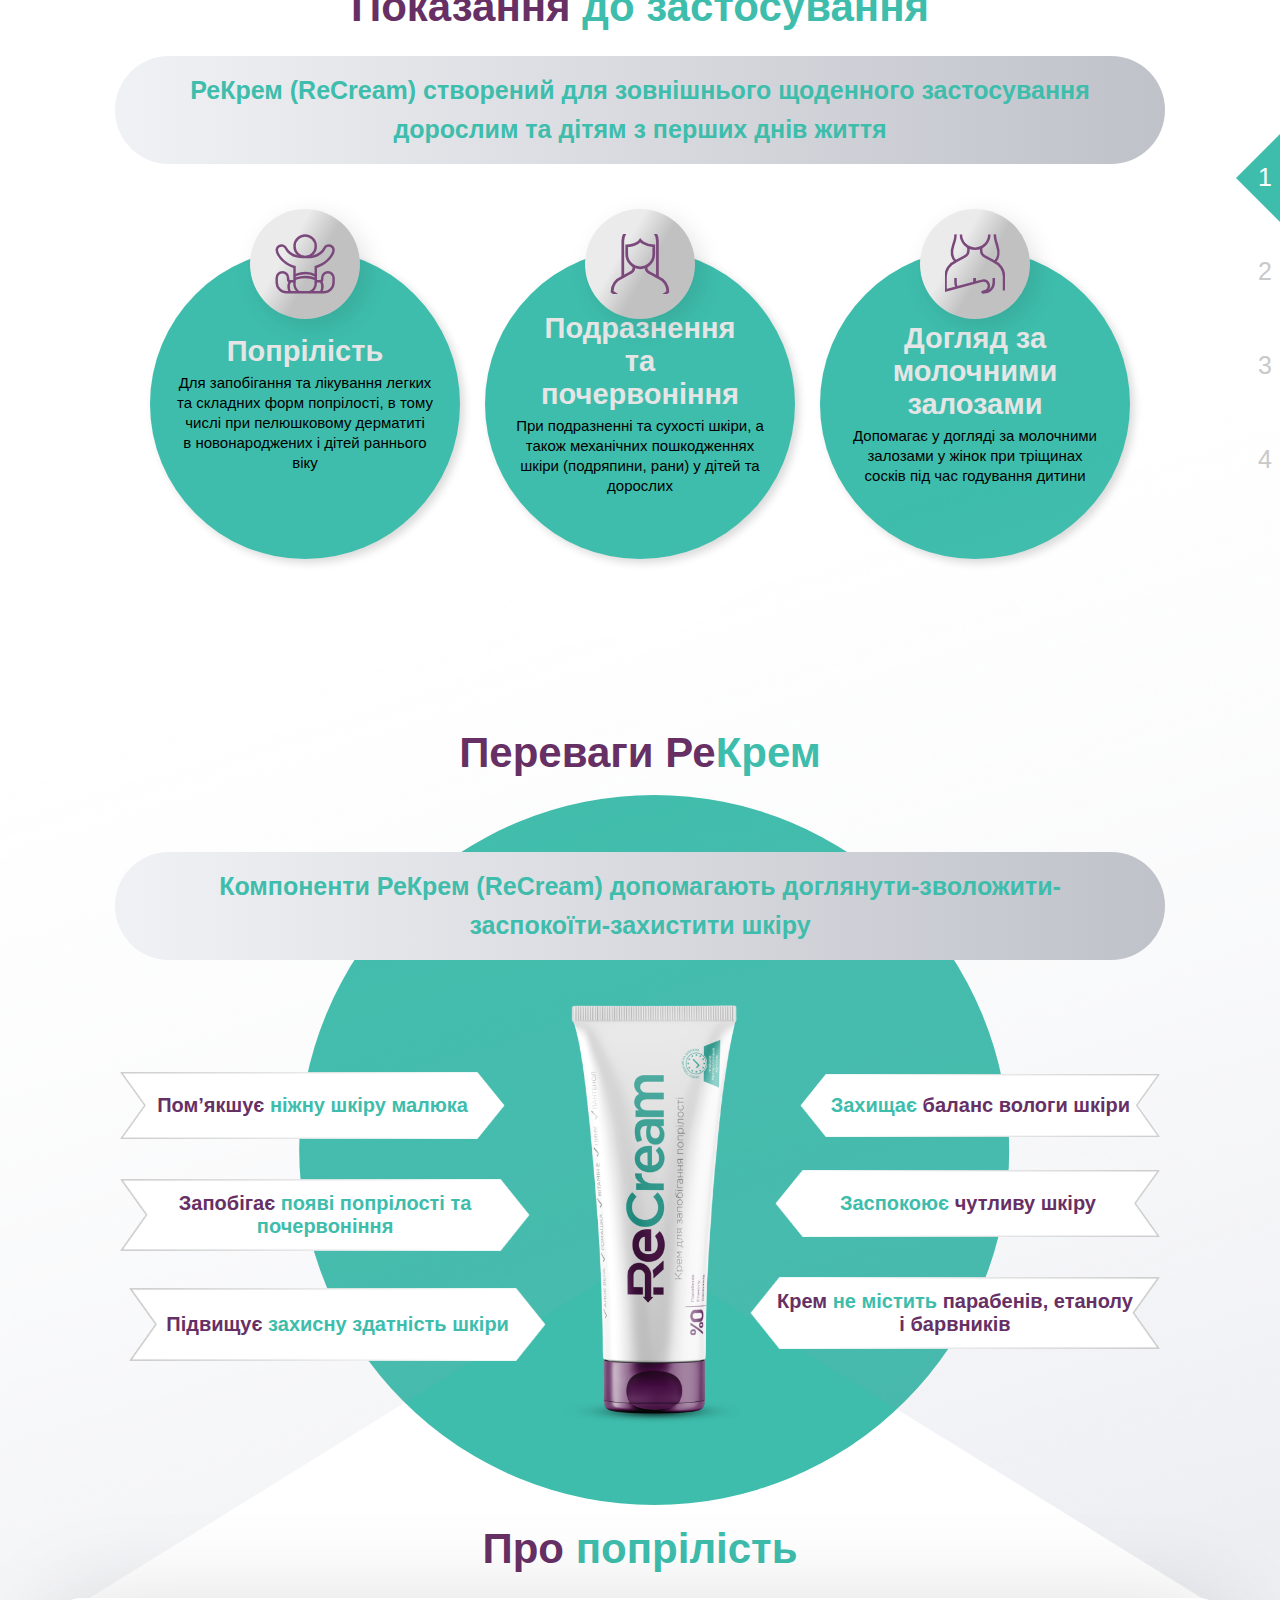
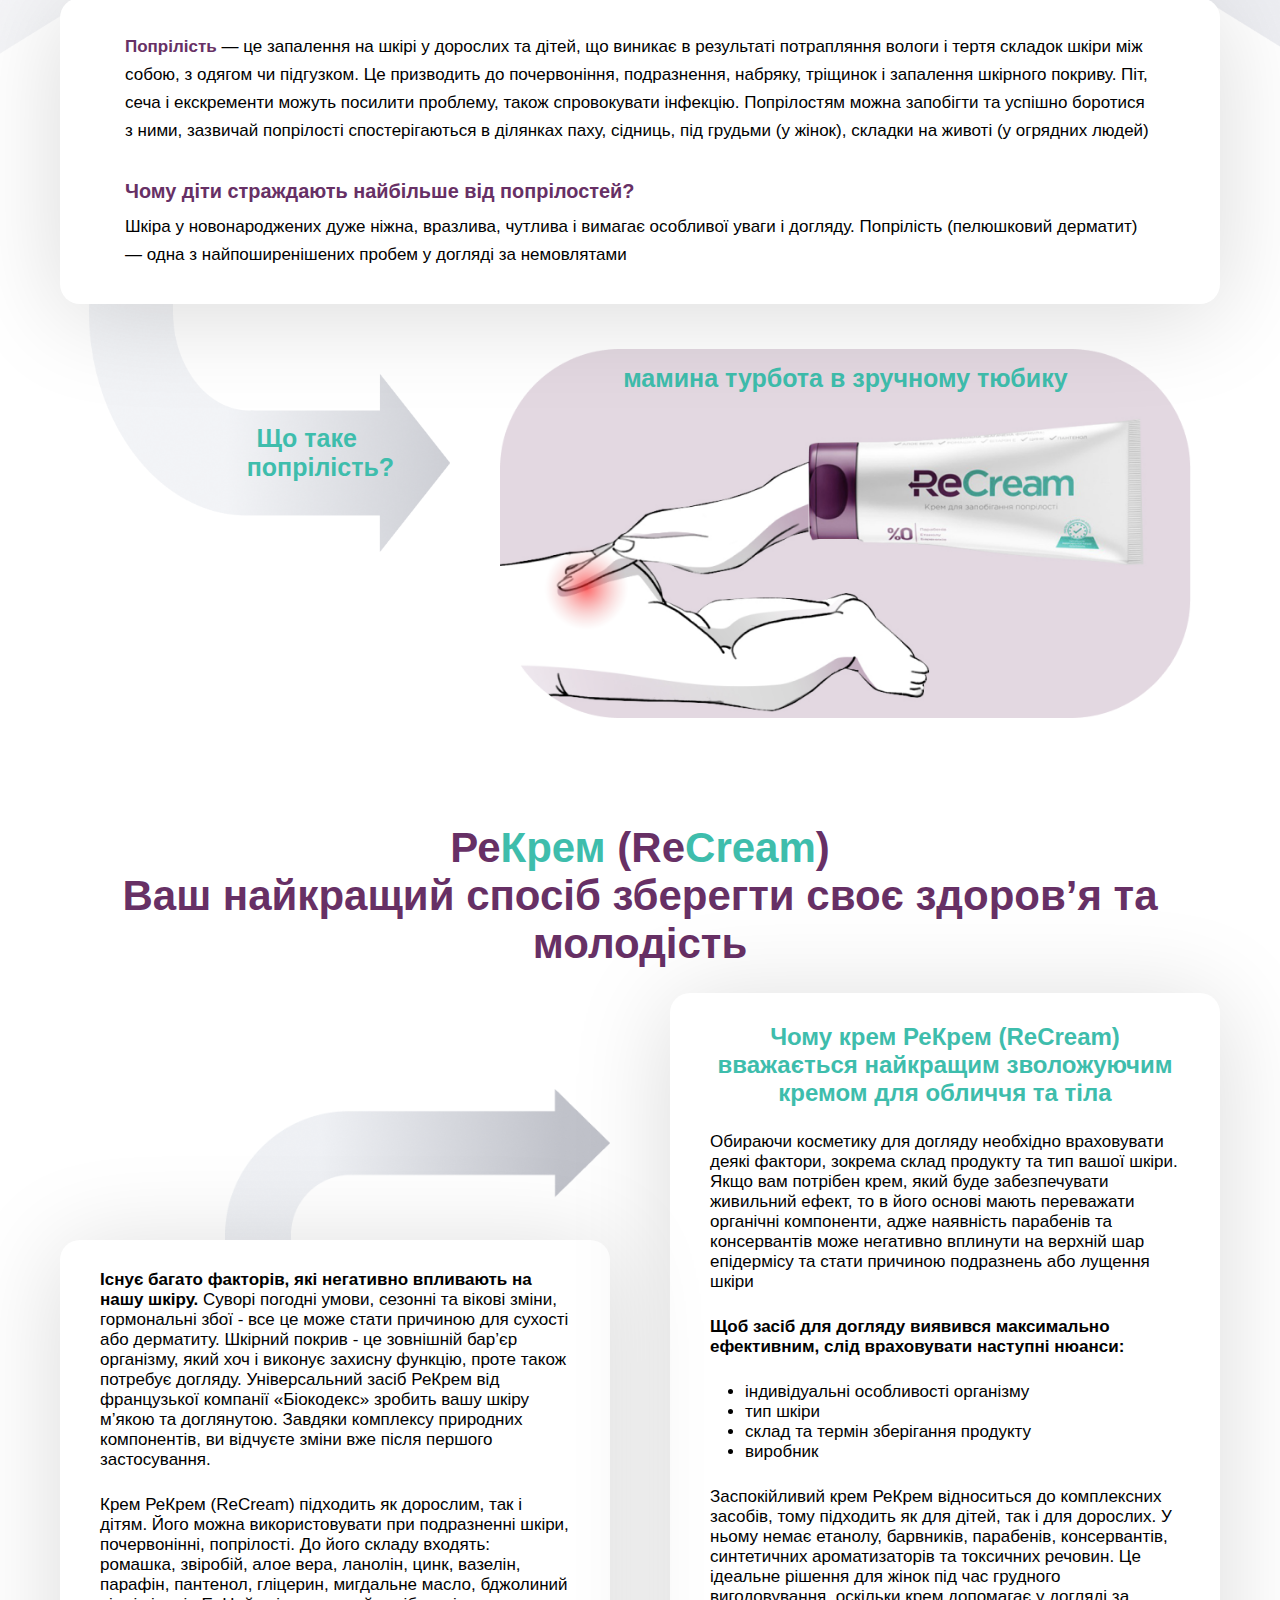
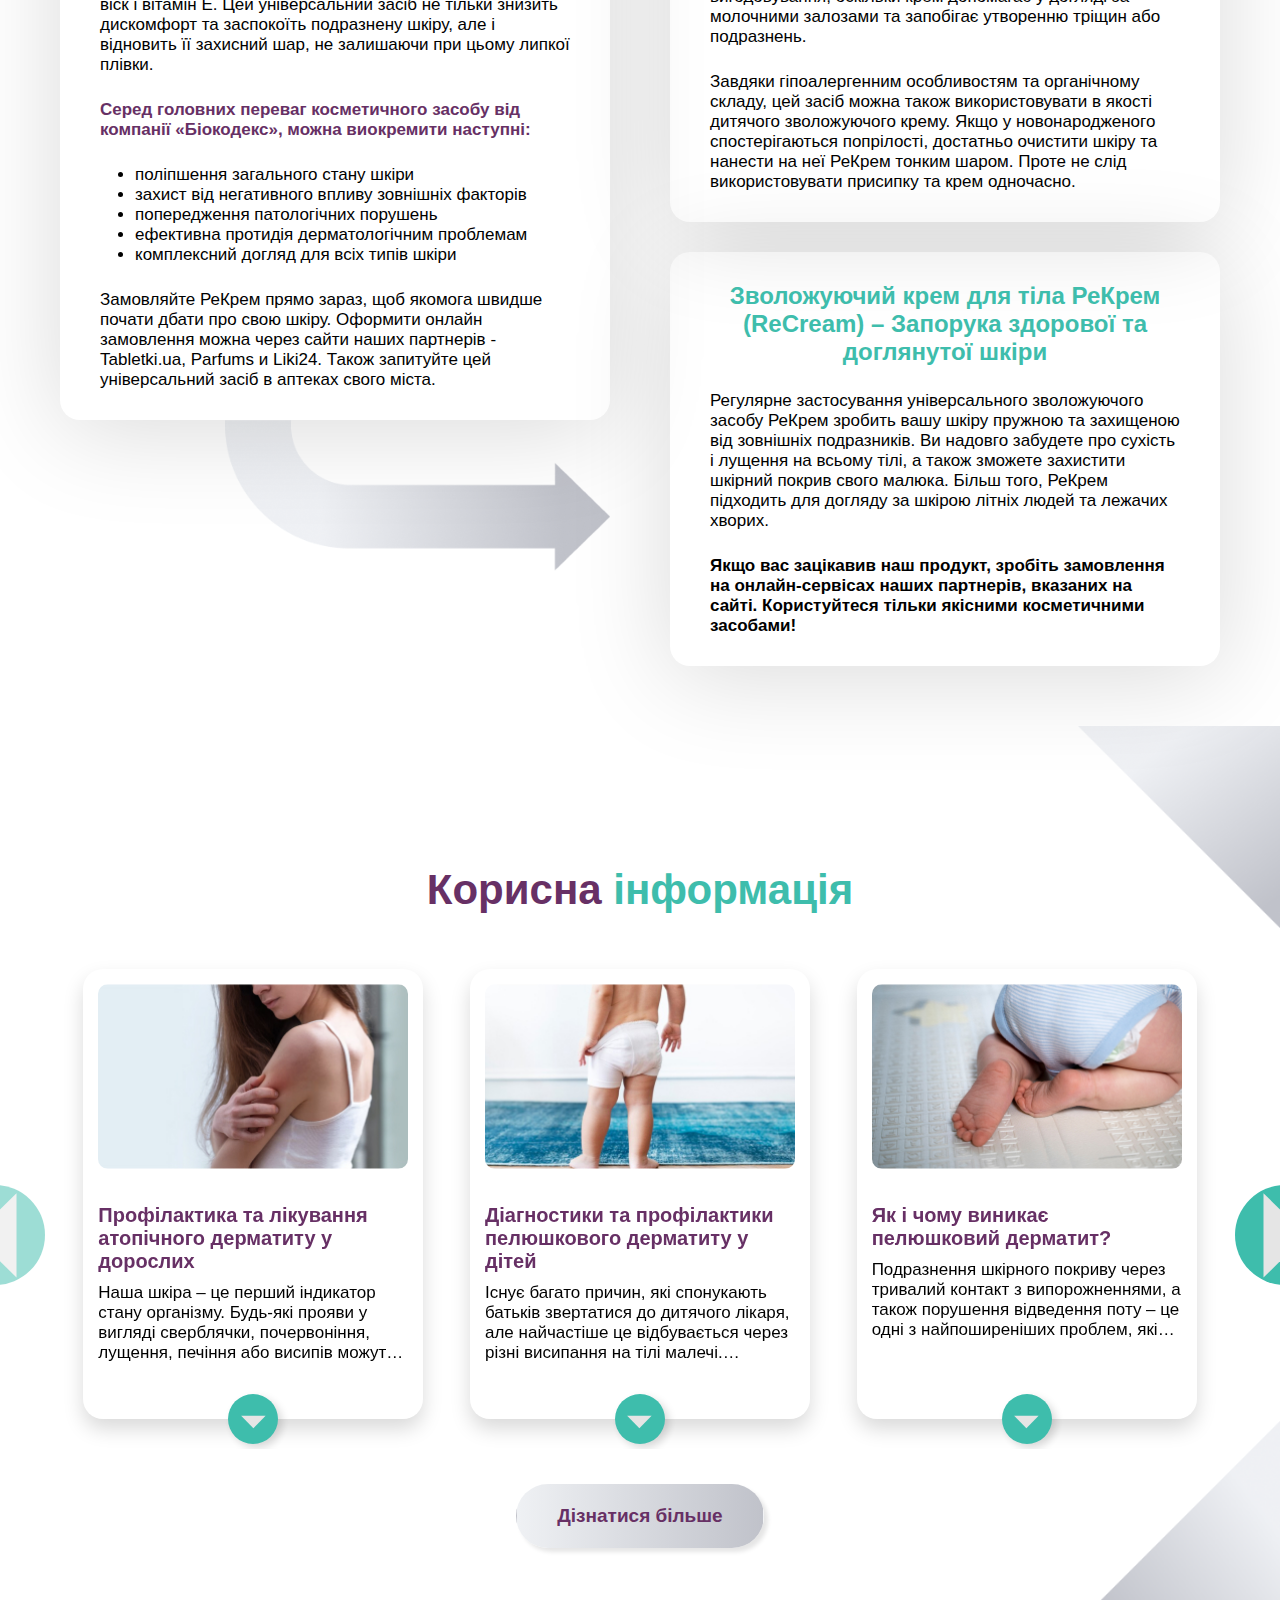
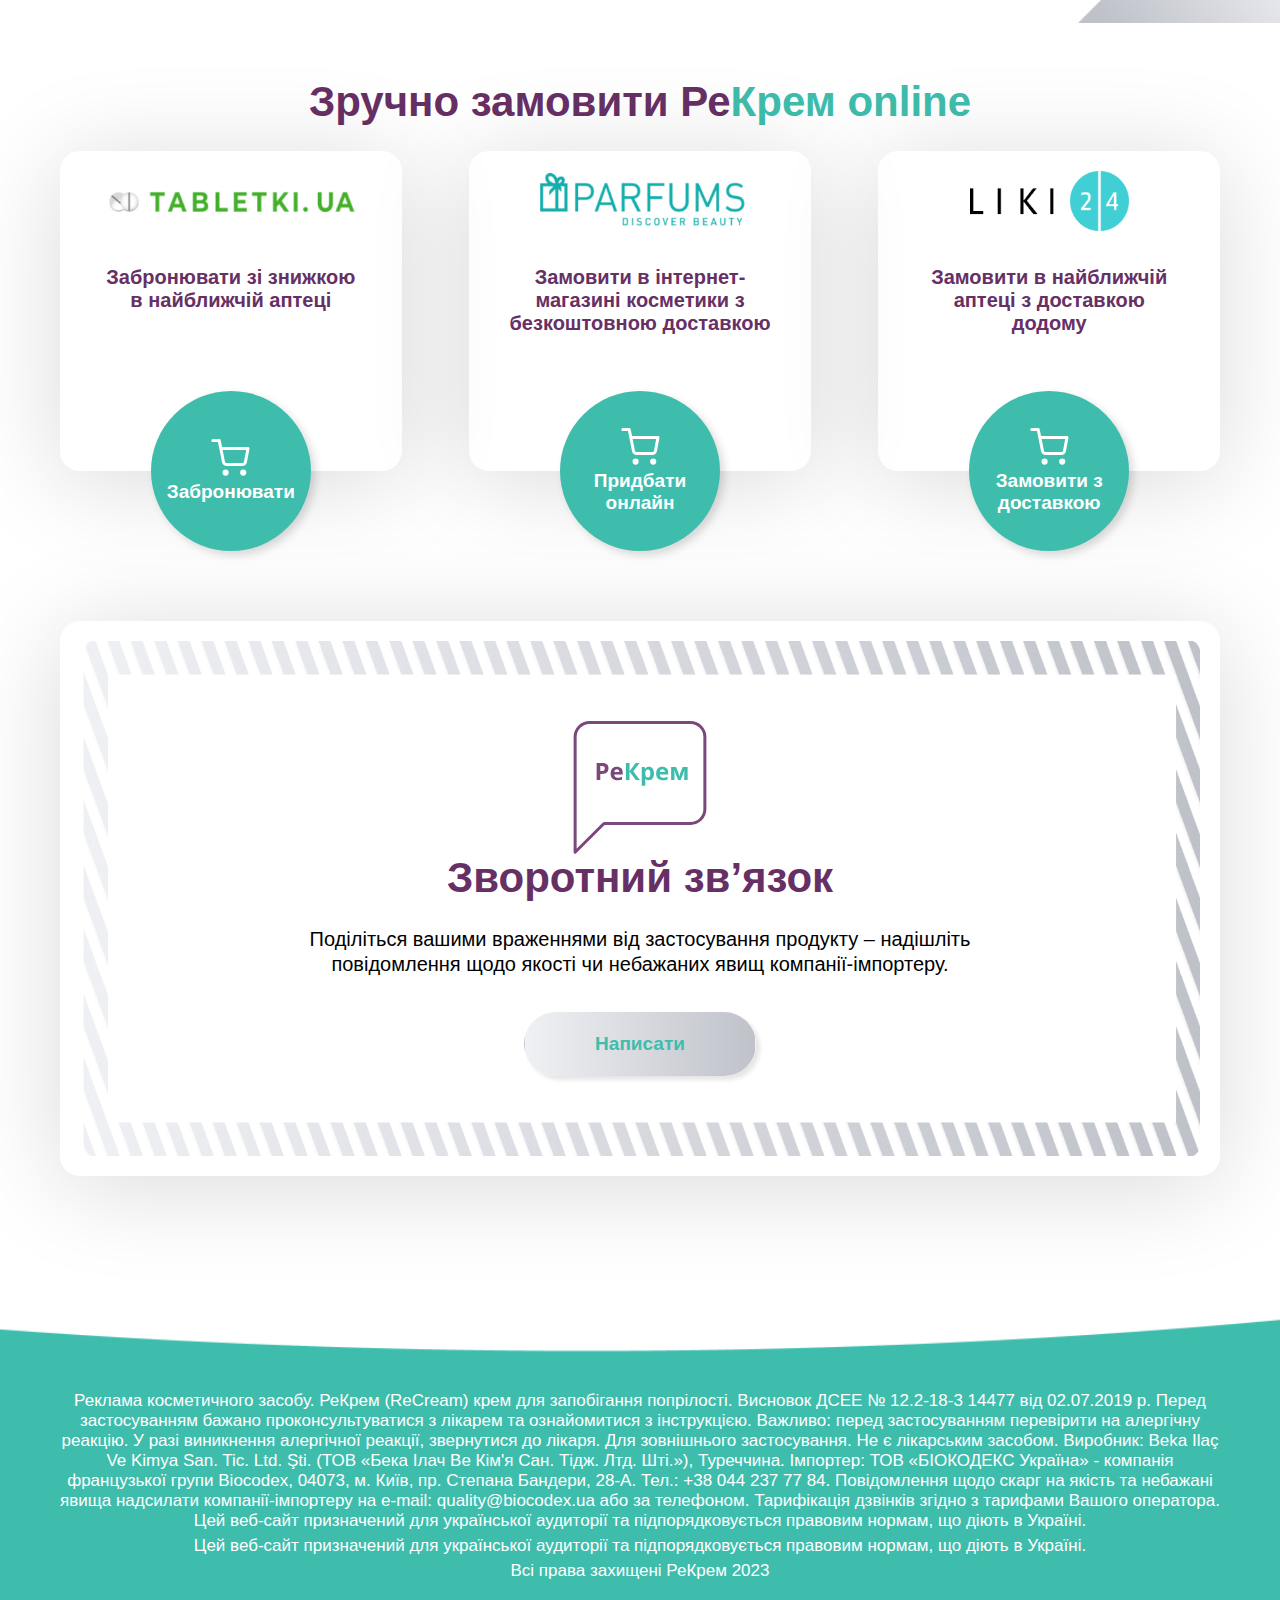
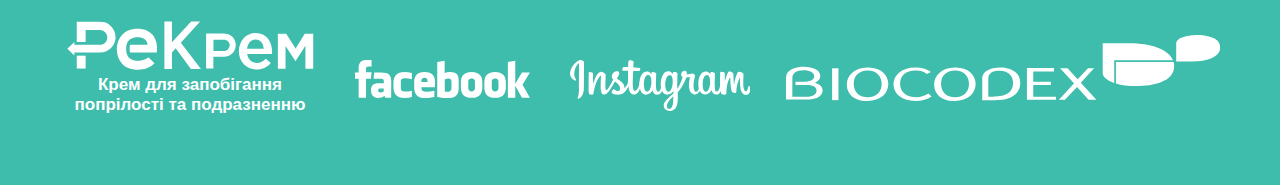
==== commit 2e958e7a: "First article page was implemented (without adaptive layout)" ====
--- a/index.html
+++ b/index.html
@@ -642,7 +642,7 @@
                     Наша шкіра – це перший індикатор стану організму. Будь-які прояви у вигляді сверблячки,
                     почервоніння, лущення, печіння або висипів можуть бути симптомами атопічного дерматиту
                   </p>
-                  <a href="" class="toContent toContent--small">
+                  <a href="./articleFirst.html" class="toContent toContent--small">
                     <svg width="44" height="22" viewBox="0 0 44 22" xmlns="http://www.w3.org/2000/svg">
                       <path d="M43.3491 0L21.7931 22L0.237122 0H43.3491Z"/>
                     </svg>
@@ -661,7 +661,7 @@
                     Існує багато причин, які спонукають батьків звертатися до дитячого лікаря, але найчастіше це відбувається
                     через різні висипання на тілі малечі. Пелюшковий дерматит у хлопчиків та дівчаток
                   </p>
-                  <a href="" class="toContent toContent--small">
+                  <a href="./articleFirst.html" class="toContent toContent--small">
                     <svg width="44" height="22" viewBox="0 0 44 22" xmlns="http://www.w3.org/2000/svg">
                       <path d="M43.3491 0L21.7931 22L0.237122 0H43.3491Z"/>
                     </svg>
@@ -680,7 +680,7 @@
                     Подразнення шкірного покриву через тривалий контакт з випорожненнями, а також порушення
                     відведення поту – це одні з найпоширеніших проблем, які властиві новонародженим дітям.
                   </p>
-                  <a href="" class="toContent toContent--small">
+                  <a href="./articleFirst.html" class="toContent toContent--small">
                     <svg width="44" height="22" viewBox="0 0 44 22" xmlns="http://www.w3.org/2000/svg">
                       <path d="M43.3491 0L21.7931 22L0.237122 0H43.3491Z"/>
                     </svg>
@@ -700,7 +700,7 @@
                     поводиться з побутовими предметами, інші ігнорують щоденний догляд або страждають на хронічні
                     захворювання. 
                   </p>
-                  <a href="" class="toContent toContent--small">
+                  <a href="./articleFirst.html" class="toContent toContent--small">
                     <svg width="44" height="22" viewBox="0 0 44 22" xmlns="http://www.w3.org/2000/svg">
                       <path d="M43.3491 0L21.7931 22L0.237122 0H43.3491Z"/>
                     </svg>
@@ -719,7 +719,7 @@
                     Наша шкіра – це перший індикатор стану організму. Будь-які прояви у вигляді сверблячки,
                     почервоніння, лущення, печіння або висипів можуть бути симптомами атопічного дерматиту
                   </p>
-                  <a href="" class="toContent toContent--small">
+                  <a href="./articleFirst.html" class="toContent toContent--small">
                     <svg width="44" height="22" viewBox="0 0 44 22" xmlns="http://www.w3.org/2000/svg">
                       <path d="M43.3491 0L21.7931 22L0.237122 0H43.3491Z"/>
                     </svg>
@@ -738,7 +738,7 @@
                     Наша шкіра – це перший індикатор стану організму. Будь-які прояви у вигляді сверблячки,
                     почервоніння, лущення, печіння або висипів можуть бути симптомами атопічного дерматиту
                   </p>
-                  <a href="" class="toContent toContent--small">
+                  <a href="./articleFirst.html" class="toContent toContent--small">
                     <svg width="44" height="22" viewBox="0 0 44 22" xmlns="http://www.w3.org/2000/svg">
                       <path d="M43.3491 0L21.7931 22L0.237122 0H43.3491Z"/>
                     </svg>
@@ -757,7 +757,7 @@
                     Наша шкіра – це перший індикатор стану організму. Будь-які прояви у вигляді сверблячки,
                     почервоніння, лущення, печіння або висипів можуть бути симптомами атопічного дерматиту
                   </p>
-                  <a href="" class="toContent toContent--small">
+                  <a href="./articleFirst.html" class="toContent toContent--small">
                     <svg width="44" height="22" viewBox="0 0 44 22" xmlns="http://www.w3.org/2000/svg">
                       <path d="M43.3491 0L21.7931 22L0.237122 0H43.3491Z"/>
                     </svg>
@@ -776,7 +776,7 @@
               <path d="M43.3491 0L21.7931 22L0.237122 0H43.3491Z"/>
             </svg>
           </div>
-          <a href="">
+          <a href="./usefullInfoPage.html">
             <strong class="violet">
               Дізнатися більше
             </strong>
--- a/index.css
+++ b/index.css
@@ -1184,7 +1184,6 @@
 }
 /*#endregion modal*/
 
-
 /*#region aboutPage*/
 .greeting__content--main-links.greeting__content--other-links a.buy.buy--other-pages {
   padding-right: 12px;
@@ -1207,6 +1206,17 @@
   bottom: 0;
   display: block;
   z-index: -1;
+}
+.greeting__content--other-links--blue.greeting__content--main-links.greeting__content--other-links a.buy.buy--other-pages::before {
+  border-right: 145px solid var(--color-accent-blue);
+}
+.greeting__content--other-links--blue.greeting__content--main-links.greeting__content--other-links a.buy.buy--other-pages {
+  position: absolute;
+  top: 50%;
+  bottom: 50%;
+}
+.greeting__content--other-links--blue.greeting__content--main-links.greeting__content--other-links a.buy.buy--other-pages strong{
+  color: var(--color-white);
 }
 
 .greeting__content--about__description img {
@@ -1887,6 +1897,69 @@
 }
 /*#endregion usefullPage*/
 
+/*#region articleFirst*/
+.section-articleFirst__content-wrapper {
+  width: 80%;
+  margin: 0 auto;
+}
+.section-articleFirst__content p {
+  font-size: 25px;
+  font-weight: 600;
+  margin-bottom: 35px;
+}
+.section-articleFirst__content p:last-child {
+  margin-bottom: 0;
+}
+.articleFirst__text-with-photo {
+  display: flex;
+  align-items: center;
+  justify-content: flex-end;
+  gap: 75px;
+  margin-bottom: 35px;
+  position: relative;
+}
+.articleFirst__photo {
+  position: absolute;
+  top: 0;
+  bottom: 0;
+  height: 100%;
+  width: auto;
+  left: -288px;
+}
+.articleFirst__text {
+  padding-top: 45px;
+  padding-bottom: 45px;
+  width: 80%;
+}
+.section-articleFirst__content h3 {
+  color: var(--color-black);
+  font-size: 25px;
+  font-weight: 400;
+  margin-bottom: 25px;
+}
+.section-articleFirst__content h3 strong {
+  font-size: 30px;
+  text-align: left;
+}
+.section-articleFirst__content ul {
+  font-weight: 600;
+  font-size: 25px;
+  list-style: disc;
+  padding-left: 30px;
+  margin-bottom: 35px;
+}
+.section-articleFirst__content ul.with-number {
+  list-style: decimal;
+}
+.section-articleFirst__content p a {
+  margin-top: 10px;
+  color: var(--color-accent-blue);
+  transition: all 0.4s;
+}
+.section-articleFirst__content p a:hover {
+  color: var(--color-accent-violet);
+}
+/*#region articleFirst*/
 
 
 @media screen and (min-width: 1921px) {
@@ -1901,6 +1974,9 @@
   .useful__slider-button.swiper-button-prev {
     left: 5px;
   }
+  .articleFirst__photo {
+    left: -170px;
+  }
 }
 
 @media screen and (max-width: 1600px) {
@@ -2029,9 +2105,16 @@
   .rules__content {
     row-gap: 0;
   }
+
+  .articleFirst__text {
+    width: 60%;
+  }
 }
 
 @media screen and (max-width: 1400px) {
+  h2 {
+    font-size: 42px;
+  }
   .container {
     padding-left: 60px;
     padding-right: 60px;
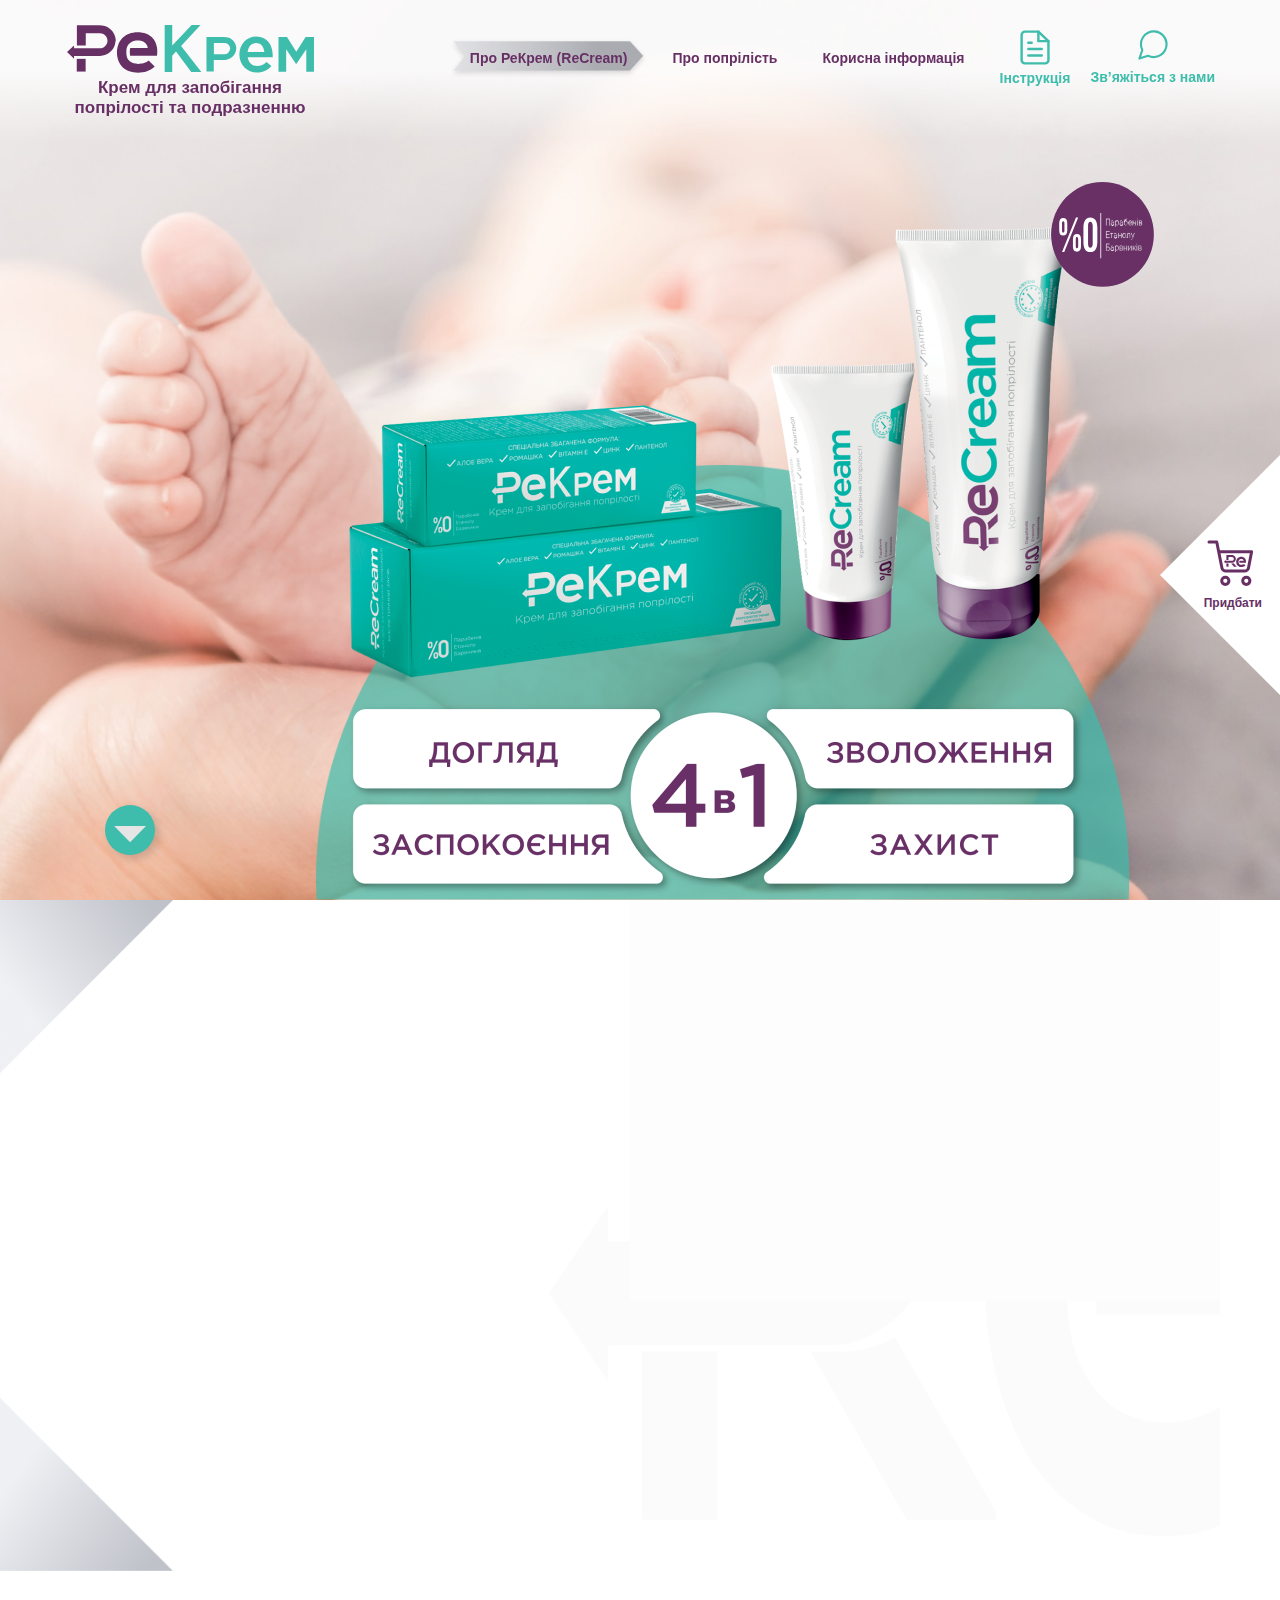
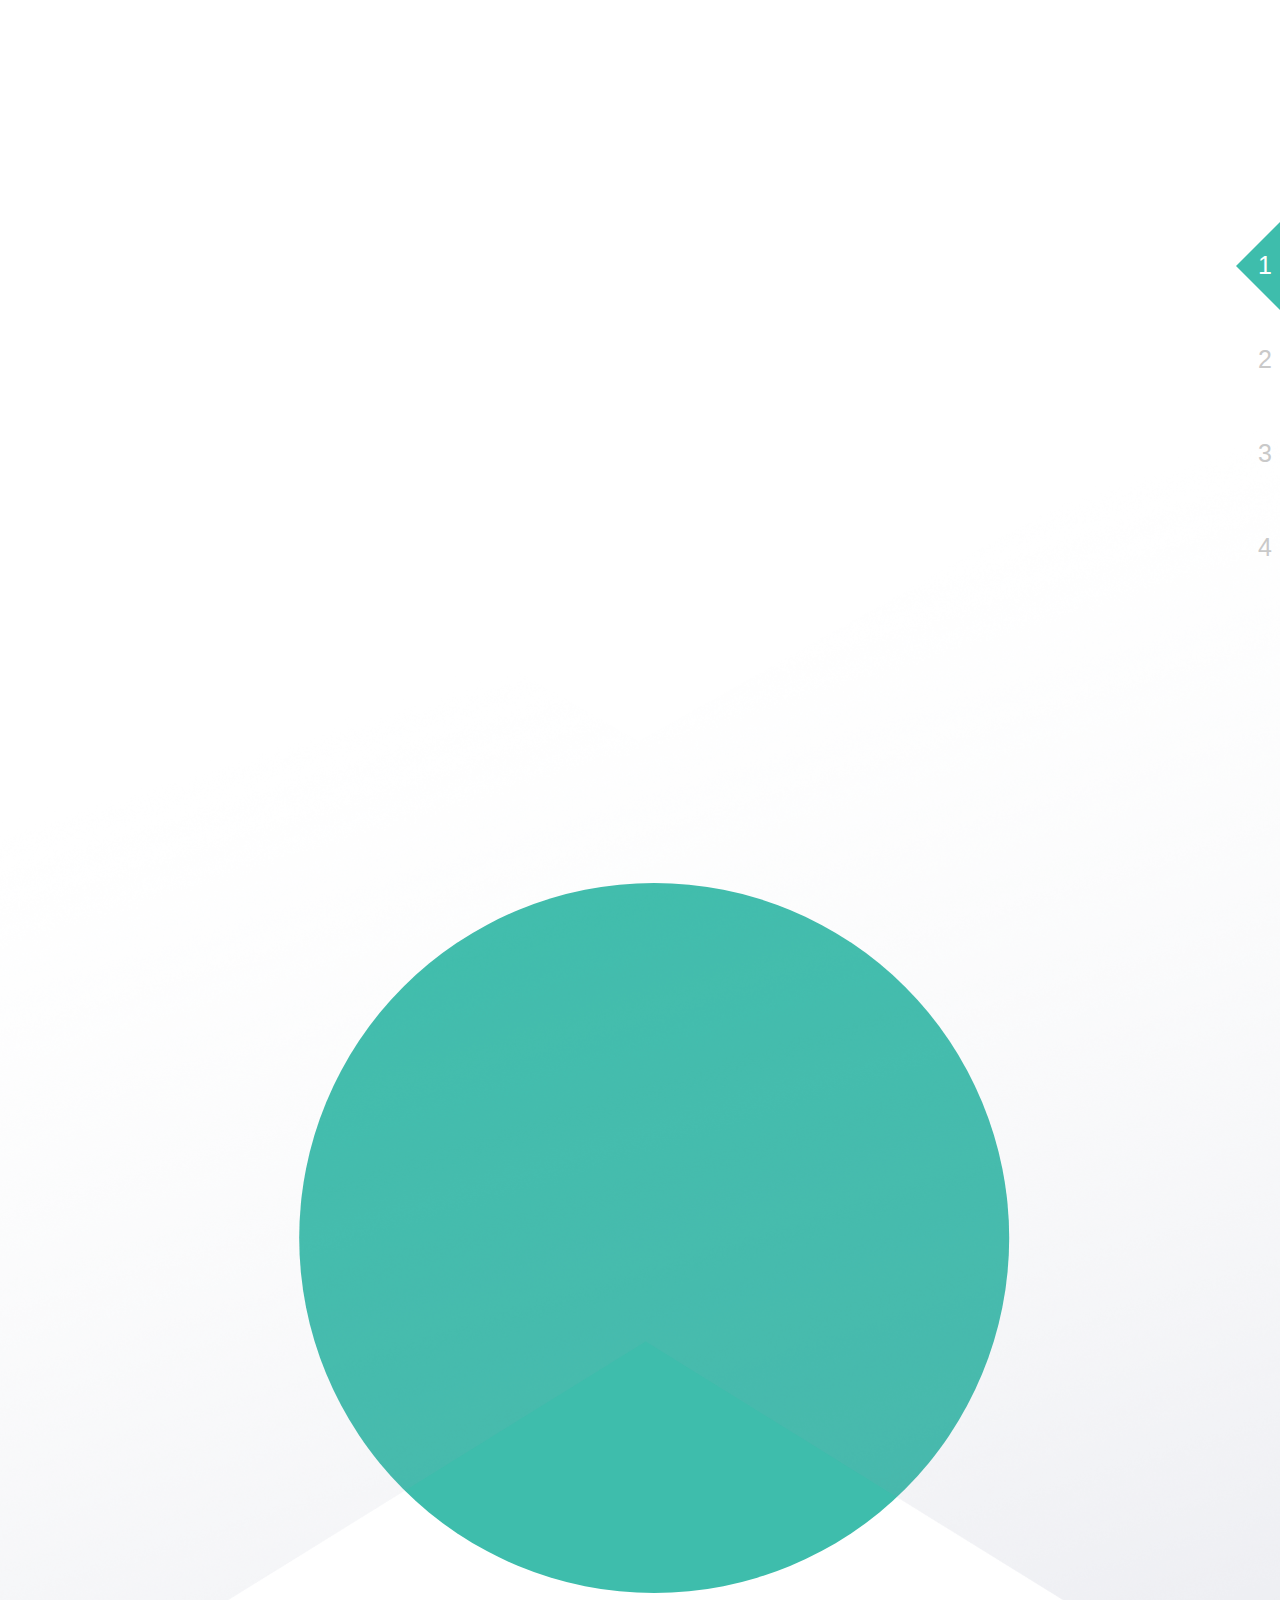
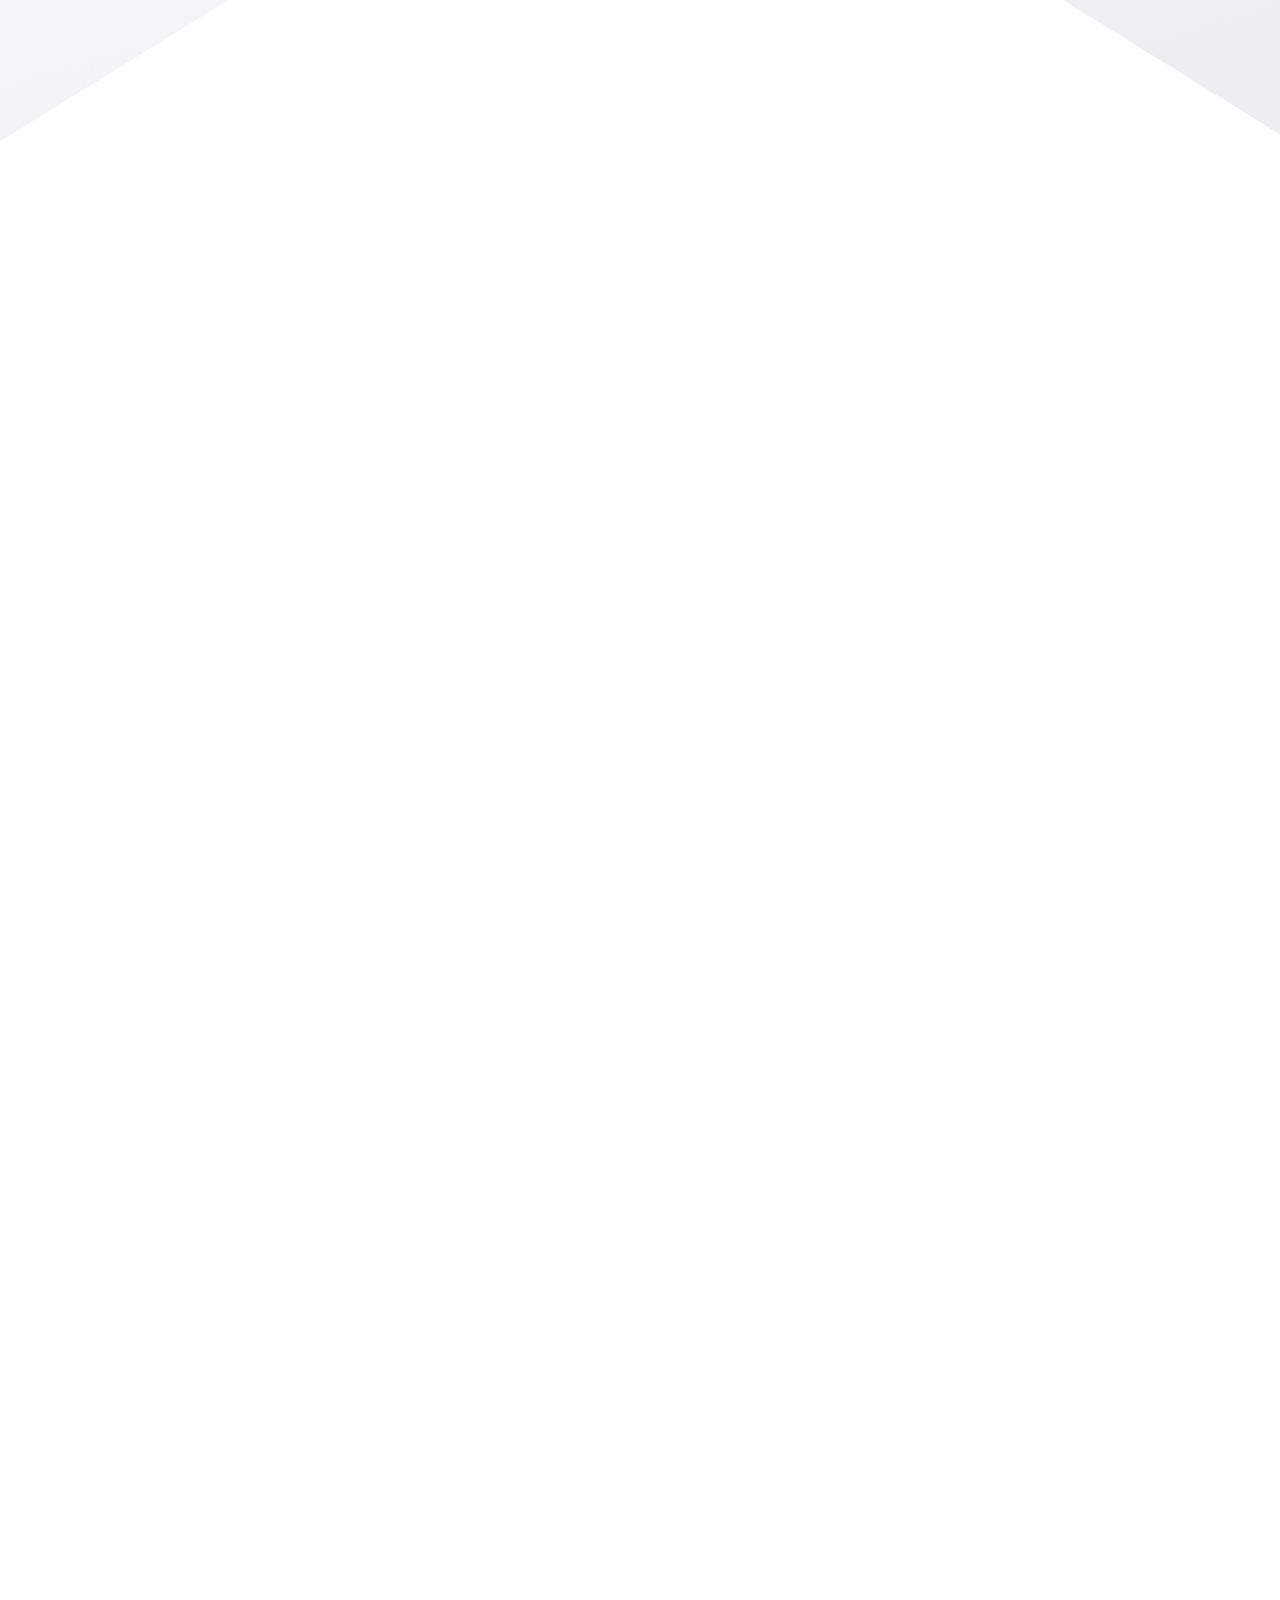
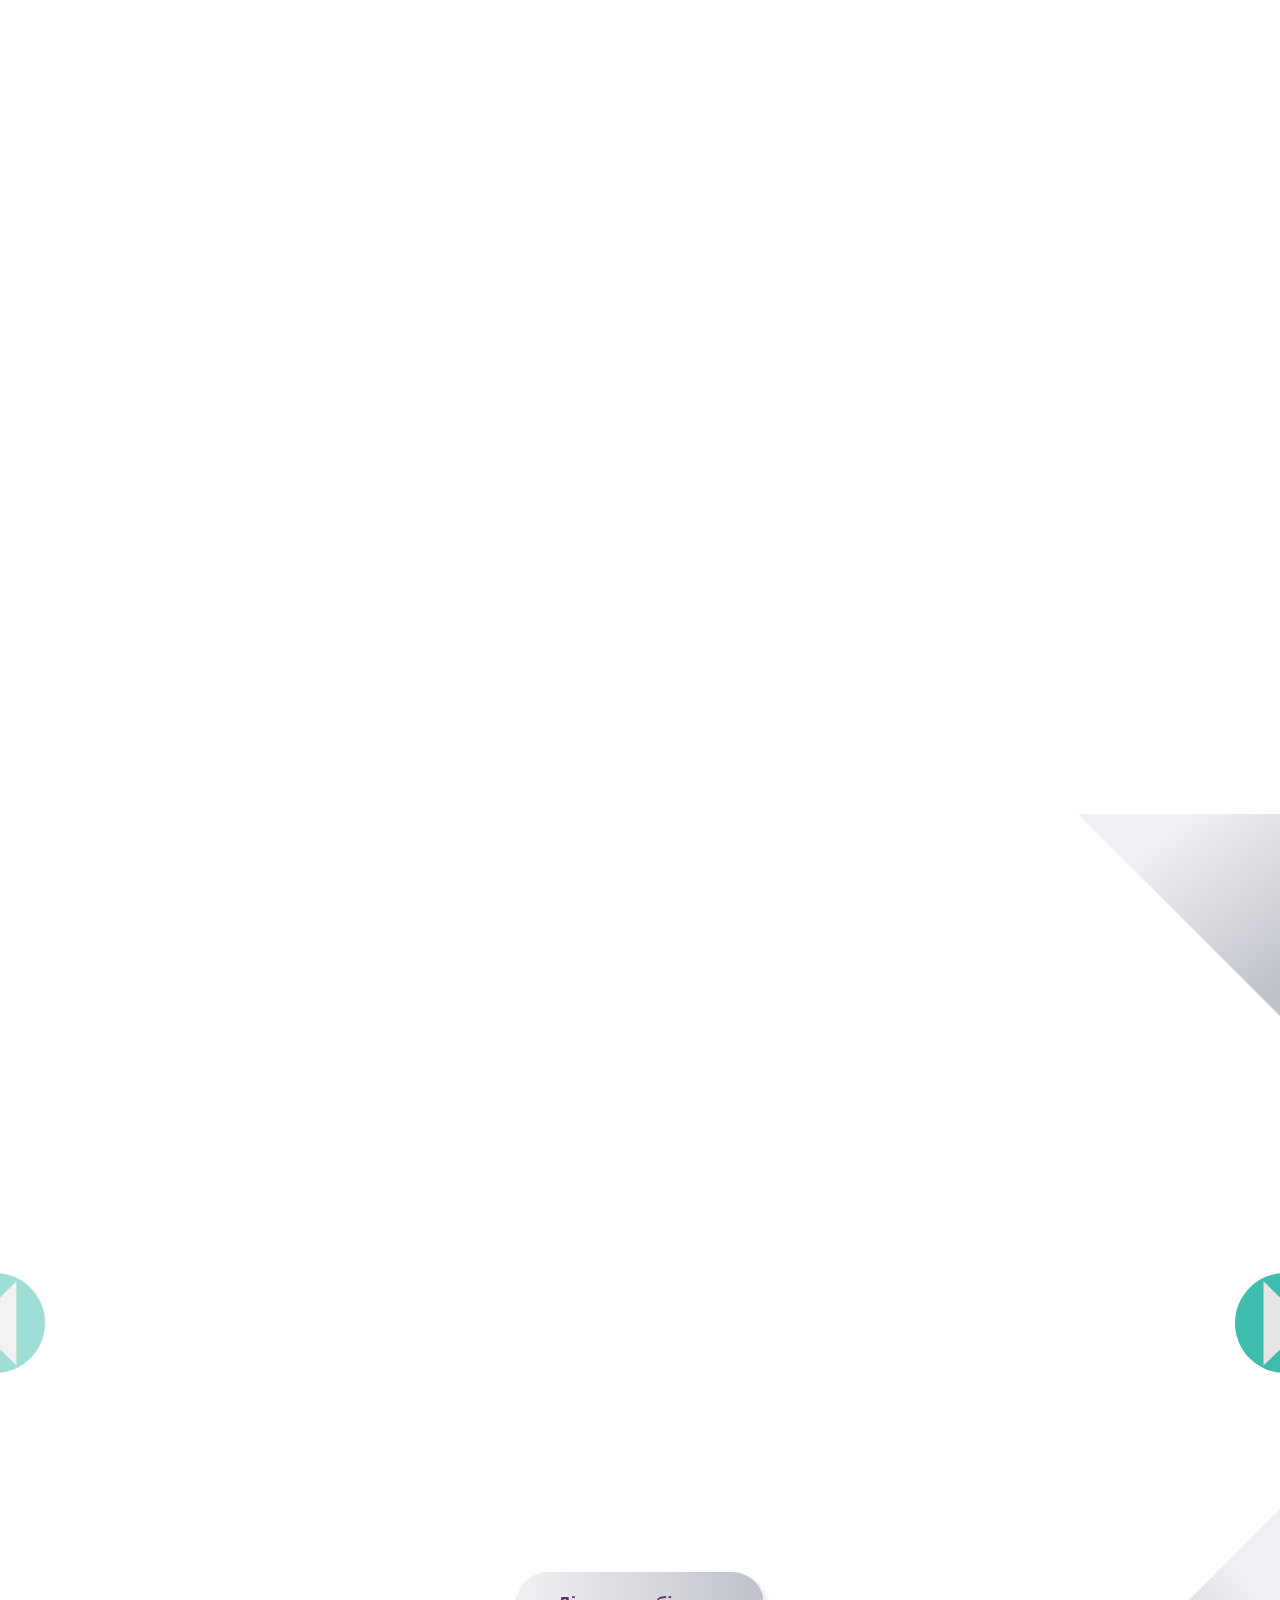
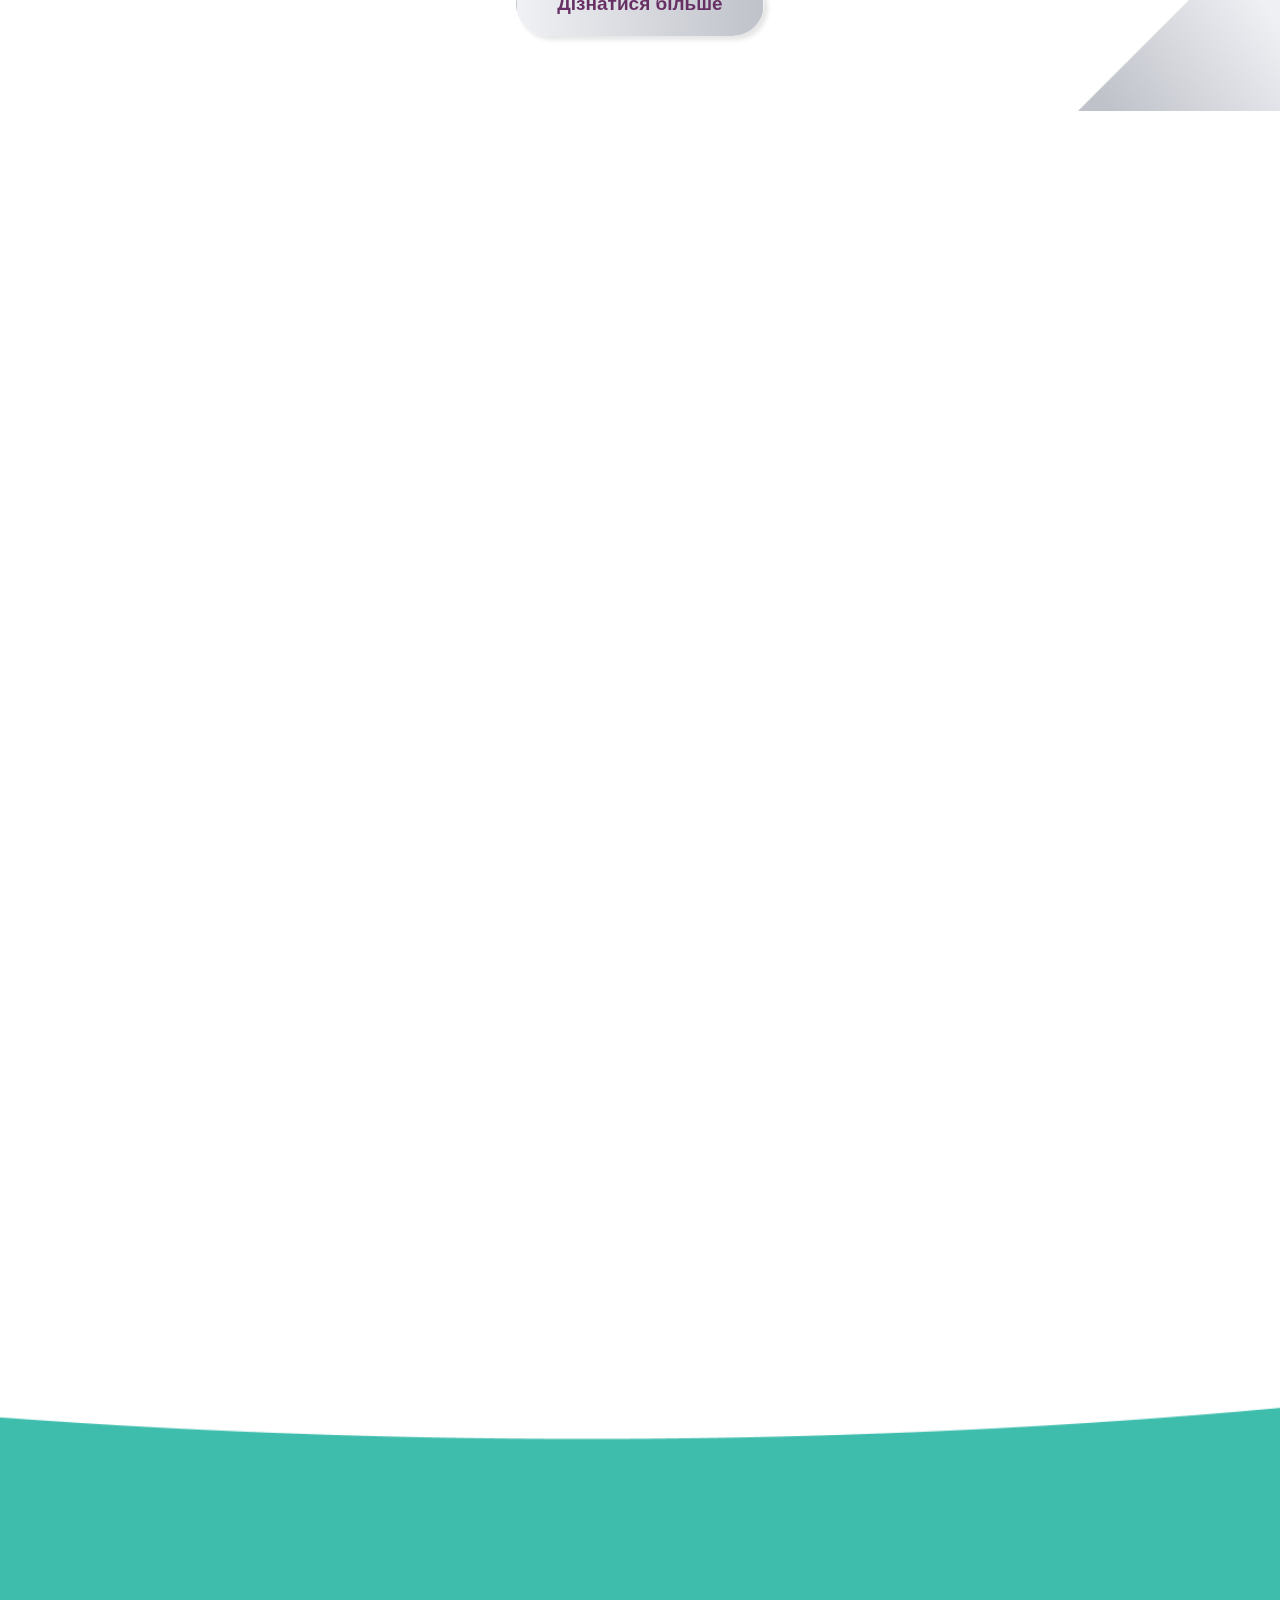
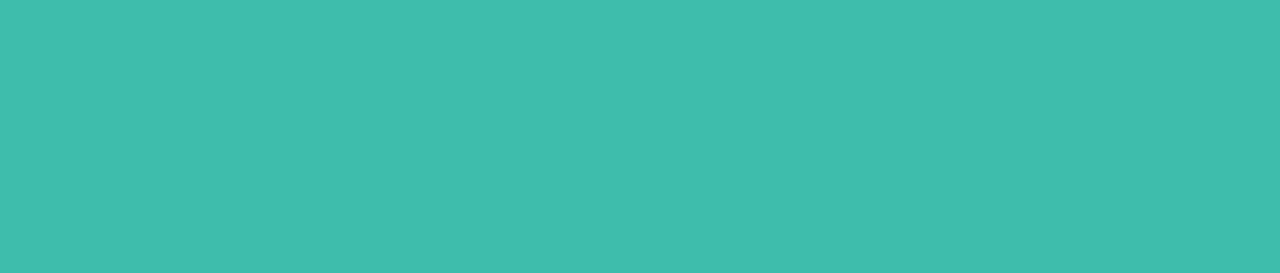
==== commit 496f32c0: "Add animation, fixed header and fixes of greeting sections" ====
--- a/index.html
+++ b/index.html
@@ -9,14 +9,20 @@
     rel="stylesheet"
     href="https://cdn.jsdelivr.net/npm/swiper@9/swiper-bundle.min.css"
   />
+  <link
+    rel="stylesheet"
+    href="https://unpkg.com/aos@2.3.1/dist/aos.css"
+  >
   <title>РеКрем: запобігання попрілості та подразнення</title>
 </head>
 <body>
-  <header>
+  <header data-aos="fade-down">
     <div class="container">
       <div class="header__wrapper">
         <div class="logo">
-          <img src="./images/logo--color.svg" alt="ReCream">
+          <a href="./index.html">
+            <img src="./images/logo--color.svg" alt="ReCream">
+          </a>
           <p>
             <strong class="violet">
               Крем для запобігання попрілості та подразненню
@@ -43,7 +49,7 @@
             <li>
               <ul class="header__nav-sublist">
                 <li>
-                  <a href="">
+                  <a href="./files/ReCream_instruction.pdf" target="_blank">
                     <img src="./images/instruction-icon.svg" alt="Instruction">
                     Інструкція
                   </a>
@@ -91,7 +97,7 @@
             <li>
               <ul class="header-mobile__nav-sublist">
                 <li>
-                  <a href="">
+                  <a href="./files/ReCream_instruction.pdf" target="_blank">
                     <img src="./images/instruction-icon.svg" alt="Instruction">
                     Інструкція
                   </a>
@@ -116,32 +122,27 @@
       </div>
       <div class="container">
         <div class="greeting__content greeting__content--main">
-          <div class="greeting__content--main-links">
-            <a href="" class="toContent toContent--with-animation">
-              <svg width="44" height="22" viewBox="0 0 44 22" xmlns="http://www.w3.org/2000/svg">
-                <path d="M43.3491 0L21.7931 22L0.237122 0H43.3491Z"/>
-              </svg>
-            </a>
-            <a href="/" class="buy">
-              <img src="./images/cart-icon.svg" alt="Buy">
-              <strong class="violet">
-                Придбати
-              </strong>
-            </a>
-          </div>
-          <div class="greeting__content--main__description">
-            <img src="./images/greeting--main-cream.png" alt="ReCream">
-            <img src="./images/greetin--main-cream-description.png" alt="ReCream: 4 в 1">
-          </div>
-        </div>
-      </div>
+          <div data-aos="zoom-in" class="greeting__content--main__description">
+            <img src="./images/greeting-main-img.png" alt="ReCream">
+          </div>
+          <a href="#about-reCream" class="toContent toContent--greeting">
+            <svg width="44" height="22" viewBox="0 0 44 22" xmlns="http://www.w3.org/2000/svg">
+              <path d="M43.3491 0L21.7931 22L0.237122 0H43.3491Z"/>
+            </svg>
+          </a>
+        </div>
+      </div>
+      <a href="#buy-reCream" class="buy buy--white-main">
+        <img src="./images/cart-icon.svg" alt="Cart">
+        <strong class="violet">Придбати</strong>
+      </a>
     </section>
-    <section class="section section-about--main">
+    <section id="about-reCream" class="section section-about--main">
       <div class="container">
         <div class="about__content">
           <div class="about__content-overlay"></div>
-          <img src="./images/about--main-photo.png" alt="ReCream">
-          <div class="about__content-text">
+          <img data-aos="fade-down-right" src="./images/about--main-photo.png" alt="ReCream">
+          <div data-aos="fade-up-left" class="about__content-text">
             <h2 class="about__title">
               Про
               <span>
@@ -168,7 +169,7 @@
               <a href="./chafingBaby.html">
                 Дізнатися більше
               </a>
-              <a href="">
+              <a href="./files/ReCream_instruction.pdf" target="_blank">
                 Інструкція
               </a>
             </div>
@@ -178,10 +179,10 @@
     </section>
     <section class="section section-applying--main">
       <div class="container">
-        <h2>
+        <h2 data-aos="fade-down">
           Показання <span class="blue">до застосування</span>
         </h2>
-        <p class="with--background">
+        <p data-aos="fade-down" class="with--background">
           <strong class="blue">
             РеКрем (ReCream) створений для зовнішнього щоденного застосування дорослим та дітям з перших днів життя
           </strong>
@@ -218,7 +219,7 @@
         </div>
         <div class="applying__tab-content active">
           <div class="applying__tab-cards">
-            <div class="applying__tab-card">
+            <div data-aos="flip-down" class="applying__tab-card">
               <div class="applying__tab-card-decoration">
                 <img src="./images/baby-icon.svg" alt="">
               </div>
@@ -232,7 +233,7 @@
                 </p>
               </div>
             </div>
-            <div class="applying__tab-card">
+            <div data-aos="flip-down" class="applying__tab-card">
               <div class="applying__tab-card-decoration">
                 <img src="./images/girl-icon.svg" alt="">
               </div>
@@ -246,7 +247,7 @@
                 </p>
               </div>
             </div>
-            <div class="applying__tab-card">
+            <div data-aos="flip-down" class="applying__tab-card">
               <div class="applying__tab-card-decoration">
                 <img src="./images/boobs-icon.svg" alt="">
               </div>
@@ -263,7 +264,7 @@
         </div>
         <div class="applying__tab-content">
           <div class="applying__tab-cards">
-            <div class="applying__tab-card">
+            <div data-aos="flip-down" class="applying__tab-card">
               <div class="applying__tab-card-decoration">
                 <img src="./images/baby-icon.svg" alt="">
               </div>
@@ -277,7 +278,7 @@
                 </p>
               </div>
             </div>
-            <div class="applying__tab-card">
+            <div data-aos="flip-down" class="applying__tab-card">
               <div class="applying__tab-card-decoration">
                 <img src="./images/girl-icon.svg" alt="">
               </div>
@@ -291,7 +292,7 @@
                 </p>
               </div>
             </div>
-            <div class="applying__tab-card">
+            <div data-aos="flip-down" class="applying__tab-card">
               <div class="applying__tab-card-decoration">
                 <img src="./images/boobs-icon.svg" alt="">
               </div>
@@ -308,7 +309,7 @@
         </div>
         <div class="applying__tab-content">
           <div class="applying__tab-cards">
-            <div class="applying__tab-card">
+            <div data-aos="flip-down" class="applying__tab-card">
               <div class="applying__tab-card-decoration">
                 <img src="./images/baby-icon.svg" alt="">
               </div>
@@ -322,7 +323,7 @@
                 </p>
               </div>
             </div>
-            <div class="applying__tab-card">
+            <div data-aos="flip-down" class="applying__tab-card">
               <div class="applying__tab-card-decoration">
                 <img src="./images/girl-icon.svg" alt="">
               </div>
@@ -336,7 +337,7 @@
                 </p>
               </div>
             </div>
-            <div class="applying__tab-card">
+            <div data-aos="flip-down" class="applying__tab-card">
               <div class="applying__tab-card-decoration">
                 <img src="./images/boobs-icon.svg" alt="">
               </div>
@@ -353,7 +354,7 @@
         </div>
         <div class="applying__tab-content">
           <div class="applying__tab-cards">
-            <div class="applying__tab-card">
+            <div data-aos="flip-down" class="applying__tab-card">
               <div class="applying__tab-card-decoration">
                 <img src="./images/baby-icon.svg" alt="">
               </div>
@@ -367,7 +368,7 @@
                 </p>
               </div>
             </div>
-            <div class="applying__tab-card">
+            <div data-aos="flip-down" class="applying__tab-card">
               <div class="applying__tab-card-decoration">
                 <img src="./images/girl-icon.svg" alt="">
               </div>
@@ -381,7 +382,7 @@
                 </p>
               </div>
             </div>
-            <div class="applying__tab-card">
+            <div data-aos="flip-down" class="applying__tab-card">
               <div class="applying__tab-card-decoration">
                 <img src="./images/boobs-icon.svg" alt="">
               </div>
@@ -400,16 +401,16 @@
     </section>
     <section class="section section-advatages--main">
       <div class="container">
-        <h2>
+        <h2 data-aos="fade-down">
           Переваги Ре<span class="blue">Крем</span>
         </h2>
-        <p class="with--background">
+        <p data-aos="fade-down" class="with--background">
           <strong class="blue">
             Компоненти РеКрем (ReCream) допомагають доглянути-зволожити-заспокоїти-захистити шкіру
           </strong>
         </p>
         <div class="advantages__content">
-          <div class="advantages__content-row advantages__content-row--1">
+          <div data-aos="zoom-in-right" class="advantages__content-row advantages__content-row--1">
             <div class="advantages__content-text">
               <p>
                 <strong class="violet">Пом’якшує</strong>
@@ -429,10 +430,10 @@
               </p>
             </div>
           </div>
-          <div class="advantages__content-row advantages__content-row--2">
+          <div data-aos="zoom-in" class="advantages__content-row advantages__content-row--2">
             <img src="./images/cream__tube.png" alt="ReCream">
           </div>
-          <div class="advantages__content-row advantages__content-row--3">
+          <div data-aos="zoom-in-left" class="advantages__content-row advantages__content-row--3">
             <div class="advantages__content-text">
               <p>
                 <strong class="blue">Захищає</strong>
@@ -458,10 +459,10 @@
     </section>
     <section class="section section-chafing--main">
       <div class="container">
-        <h2>
+        <h2 data-aos="fade-down">
           Про <strong class="blue">попрілість</strong>
         </h2>
-        <div class="chafing__text">
+        <div data-aos="fade-down" class="chafing__text">
           <p>
             <strong class="violet">Попрілість</strong> — це запалення на шкірі у дорослих та дітей, що виникає в
             результаті потрапляння вологи і тертя складок шкіри між собою, з одягом чи підгузком. Це
@@ -478,7 +479,7 @@
             (пелюшковий дерматит) — одна з найпоширенішених пробем у догляді за немовлятами
           </p>
         </div>
-        <div class="chafing__about">
+        <div data-aos="fade-down" class="chafing__about">
           <div class="chafing__about-title">
             <h3>
               <strong class="blue">
@@ -499,13 +500,13 @@
     </section>
     <section class="section section-cream--main">
       <div class="container">
-        <h2>
+        <h2 data-aos="fade-down">
           Ре<strong class="blue">Крем</strong> (Re<strong class="blue">Cream</strong>)
           <br>
           Ваш найкращий спосіб зберегти своє здоров’я та молодість
         </h2>
         <div class="cream__content">
-          <div class="cream__content-row">
+          <div data-aos="fade-right" class="cream__content-row">
             <img src="./images/cream-decorator-arrow.png">
             <div class="cream__content-text">
               <p>
@@ -553,7 +554,7 @@
             </div>
             <img src="./images/cream-decorator-arrow.png">
           </div>
-          <div class="cream__content-row">
+          <div data-aos="fade-left" class="cream__content-row">
             <div class="cream__content-text">
               <h3>
                 <strong class="blue">
@@ -624,11 +625,11 @@
     </section>
     <section class="section section--useful--main">
       <div class="container container--useful--main">
-        <h2>
+        <h2 data-aos="fade-up">
           Корисна <strong class="blue">інформація</strong>
         </h2>
         <div class="useful__content">
-          <div class="swiper useful__content-slider">
+          <div data-aos="fade-up" class="swiper useful__content-slider">
             <div class="swiper-wrapper useful__content-slider-wrapper">
               <div class="swiper-slide useful__content-slider-item">
                 <div class="useful__content-slider-card">
@@ -784,44 +785,50 @@
         </div>
       </div>
     </section>
-    <section class="section section--buy">
+    <section id="buy-reCream" class="section section--buy">
       <div class="container">
-        <h2>
+        <h2 data-aos="fade-up">
           Зручно замовити Ре<strong class="blue">Крем online</strong>
         </h2>
         <div class="buy__cards">
-          <div class="buy__card">
+          <div data-aos="flip-down" data-aos-delay="500" class="buy__card">
             <img src="./images/tabletki__logo.png" alt="Tabletki">
             <p>
               <strong class="violet">
                 Забронювати зі знижкою в найближчій аптеці
               </strong>
             </p>
-            <a href="">
+            <a href="https://tabletki.ua/uk/ReCream/1016187/" target="_blank">
               <img src="./images/cart-icon--white.svg" alt="Забронювати">
               <strong>Забронювати</strong>
             </a>
           </div>
-          <div class="buy__card">
+          <div data-aos="flip-down" data-aos-delay="500" class="buy__card">
             <img src="./images/parfum__logo.png" alt="Parfum">
             <p>
               <strong class="violet">
                 Замовити в інтернет-магазині косметики з безкоштовною доставкою
               </strong>
             </p>
-            <a href="">
+            <a 
+              href="https://parfums.ua/product/krem-pod-podguzniki-ot-oprelostej-detskij-recream?utm_source=recream&utm_medium=where_to_buy&utm_campaign=recream_site"
+              target="_blank"
+            >
               <img src="./images/cart-icon--white.svg" alt="Придбати онлайн">
               <strong>Придбати онлайн</strong>
             </a>
           </div>
-          <div class="buy__card">
+          <div data-aos="flip-down" data-aos-delay="500" class="buy__card">
             <img src="./images/liki__logo.png" alt="Liki24">
             <p>
               <strong class="violet">
                 Замовити в найближчій аптеці з доставкою додому 
               </strong>
             </p>
-            <a href="">
+            <a
+              href="https://liki24.com/uk/p/rekrem-recream-krem-dlya-predotvrasheniya-oprelosti-krem-tuba-75-g/"
+              target="_blank"
+            >
               <img src="./images/cart-icon--white.svg" alt="Замовити з доставкою">
               <strong>Замовити з доставкою</strong>
             </a>
@@ -831,7 +838,7 @@
     </section>
     <section class="section section--conect">
       <div class="container">
-        <div class="conect__wrapper">
+        <div data-aos="zoom-in" class="conect__wrapper">
           <div class="conect__background">
             <img src="./images/background-conect.png">
             <div class="connect__content">
@@ -874,46 +881,51 @@
   </main>
   <footer>
     <div class="container">
-      <p>
-        Реклама косметичного засобу. РеКрем (ReCream) крем для запобігання попрілості. Висновок
-        ДСЕЕ № 12.2-18-3 14477 від 02.07.2019 р. Перед застосуванням бажано проконсультуватися з лікарем та
-        ознайомитися з інструкцією. Важливо: перед застосуванням перевірити на алергічну реакцію. У разі
-        виникнення алергічної реакції, звернутися до лікаря. Для зовнішнього застосування.
-        Не є лікарським засобом. Виробник: Beka Ilaç Ve Kimya San. Tic. Ltd. Şti. (ТОВ «Бека Ілач Ве Кім'я Сан.
-        Тідж. Лтд. Шті.»), Туреччина. Імпортер: ТОВ «БІОКОДЕКС Україна» - компанія французької групи Biocodex,
-        04073, м. Київ, пр. Степана Бандери, 28-А. Тел.: +38 044 237 77 84. Повідомлення щодо скарг на якість та
-        небажані явища надсилати компанії-імпортеру на е-mail: quality@biocodex.ua або за телефоном. Тарифікація
-        дзвінків згідно з тарифами Вашого оператора. Цей веб-сайт призначений для української аудиторії та
-        підпорядковується правовим нормам, що діють в Україні.
-      </p>
-      <p>
-        Цей веб-сайт призначений для української аудиторії та підпорядковується правовим нормам, що діють в Україні.
-      </p>
-      <p>
-        Всі права захищені РеКрем 2023
-      </p>
-      <div class="footer__logos">
-        <div class="logo logo--white">
-          <img src="./images/logo--white.svg" alt="ReCream">
-          <p>
-              Крем для запобігання попрілості та подразненню
-          </p>
-        </div>
-        <div class="links">
-          <a href="https://www.facebook.com/RecreamUA/" target="_blank">
-            <img src="./images/facebook-logo.svg" alt="Facebook">
-          </a>
-          <a href="https://www.instagram.com/recream_ua/?hl=uk" target="_blank">
-            <img src="./images/instagram-logo.svg" alt="Instagram">
-          </a>
-        </div>
-        <div class="biodex">
-          <img src="./images/biodex-logo.svg" alt="Biodex">
+      <div data-aos="zoom-in" class="footer__wrappper">
+        <p>
+          Реклама косметичного засобу. РеКрем (ReCream) крем для запобігання попрілості. Висновок
+          ДСЕЕ № 12.2-18-3 14477 від 02.07.2019 р. Перед застосуванням бажано проконсультуватися з лікарем та
+          ознайомитися з інструкцією. Важливо: перед застосуванням перевірити на алергічну реакцію. У разі
+          виникнення алергічної реакції, звернутися до лікаря. Для зовнішнього застосування.
+          Не є лікарським засобом. Виробник: Beka Ilaç Ve Kimya San. Tic. Ltd. Şti. (ТОВ «Бека Ілач Ве Кім'я Сан.
+          Тідж. Лтд. Шті.»), Туреччина. Імпортер: ТОВ «БІОКОДЕКС Україна» - компанія французької групи Biocodex,
+          04073, м. Київ, пр. Степана Бандери, 28-А. Тел.: +38 044 237 77 84. Повідомлення щодо скарг на якість та
+          небажані явища надсилати компанії-імпортеру на е-mail: quality@biocodex.ua або за телефоном. Тарифікація
+          дзвінків згідно з тарифами Вашого оператора. Цей веб-сайт призначений для української аудиторії та
+          підпорядковується правовим нормам, що діють в Україні.
+        </p>
+        <p>
+          Цей веб-сайт призначений для української аудиторії та підпорядковується правовим нормам, що діють в Україні.
+        </p>
+        <p>
+          Всі права захищені РеКрем 2023
+        </p>
+        <div class="footer__logos">
+          <div class="logo logo--white">
+            <a href="./index.html">
+              <img src="./images/logo--white.svg" alt="ReCream">
+            </a>
+            <p>
+                Крем для запобігання попрілості та подразненню
+            </p>
+          </div>
+          <div class="links">
+            <a href="https://www.facebook.com/RecreamUA/" target="_blank">
+              <img src="./images/facebook-logo.svg" alt="Facebook">
+            </a>
+            <a href="https://www.instagram.com/recream_ua/?hl=uk" target="_blank">
+              <img src="./images/instagram-logo.svg" alt="Instagram">
+            </a>
+          </div>
+          <div class="biodex">
+            <img src="./images/biodex-logo.svg" alt="Biodex">
+          </div>
         </div>
       </div>
     </div>
   </footer>
 
+  <script src="https://unpkg.com/aos@2.3.1/dist/aos.js"></script>
   <script src="https://cdn.jsdelivr.net/npm/swiper@9/swiper-bundle.min.js"></script>
   <script src="./index.js"></script>
 </body>
--- a/index.css
+++ b/index.css
@@ -76,6 +76,7 @@
 html,
 body {
   overflow-x: hidden;
+  scroll-behavior: smooth;
 }
 body {
   font-family: 'Open Sans', sans-serif;
@@ -123,6 +124,10 @@
   color: var(--color-accent-violet);
 }
 
+strong.white {
+  color: var(--color-white);
+}
+
 button {
   cursor: pointer;
 }
@@ -130,7 +135,12 @@
 
 /*#region header*/
 header {
-  background: linear-gradient(180deg, #FFFFFF 0%, rgba(255, 255, 255, 0) 29.77%);
+  position: fixed;
+  top: 0;
+  right: 0;
+  left: 0;
+  z-index: 11;
+  background: linear-gradient(180deg, rgba(255,255,255,0.8) 50%, rgba(255,255,255,0) 100%);
 }
 
 .header-mobile {
@@ -141,8 +151,8 @@
   display: flex;
   justify-content: space-between;
   align-items: flex-start;
-  padding-top: 45px;
-  padding-bottom: 45px;
+  padding-top: 25px;
+  padding-bottom: 25px;
 }
 
 .logo {
@@ -164,11 +174,11 @@
   display: flex;
   align-items: center;
   justify-content: space-between;
-  gap: 80px;
+  gap: 50px;
 }
 
 .header__nav-list li a {
-  padding: 10px 25px;
+  padding: 10px 15px;
   font-weight: 700;
   font-size: 14px;
   color: var(--color-accent-violet);
@@ -217,6 +227,9 @@
 .header__nav-sublist li a img {
   margin-bottom: 5px;
 }
+.header__nav-sublist li:last-child a img {
+  margin-bottom: 9px;
+}
 
 
 /*#endregion header*/
@@ -234,81 +247,22 @@
   width: 100%;
   height: 100vh;
 }
+
 .greeting__content {
-  min-height: calc(100vh - 231px);
-  max-height: calc(100vh - 231px);
-}
-
-.greeting__content--main {
-  padding-bottom: 32px;
-  padding-left: 90px;
-  padding-right: 35px;
-  display: flex;
-  align-items: flex-end;
-  justify-content: space-between;
-}
-
-a.toContent {
   position: relative;
-  top: -25px;
-  width: 80px;
-  height: 80px;
-  display: flex;
-  align-items: center;
-  justify-content: center;
-  border-radius: 50%;
-  background-color: var(--color-accent-blue);
-  box-shadow: 4px 4px 8px rgba(0, 0, 0, 0.15);
-  transition: all 0.4s;
-}
-.toContent--with-animation {
-  animation: scrollToContent 2s ease-out infinite;
-}
-a.toContent svg {
-  fill: #e5e5e5;
-  margin-top: 7px;
-}
-a.toContent:hover {
-  background-color: #e5e5e5;
-}
-a.toContent:hover svg {
-  fill: var(--color-accent-blue);
-}
-
-.greeting__content--main-links a.buy {
+  height: 100vh;
+  padding-top: 190px;
+}
+
+.greeting__content--main__description {
+  width: max-content;
   position: absolute;
-  right: 0;
-  padding-right: 35px;
-  top: 50%;
-  bottom: 50%;
-  text-align: center;
-  transition: all 0.4s;
-}
-.greeting__content--main-links a.buy:hover {
-  transform: scale(1.1);
-}
-.greeting__content--main-links a.buy img {
-  min-height: 42px;
-  width: 42px;
-  margin: 0 auto 5px;
-}
-.greeting__content--main-links a.buy::before {
-  content: '';
-  position: absolute;
-  top: 50%;
-  transform: translateY(-45%);
-  right: 0;
   bottom: 0;
-  display: block;
-  border: 260px solid transparent; 
-  border-right: 170px solid var(--color-white);
-  z-index: -1;
-}
-
-.greeting__content--main__description {
-  position: relative;
-}
-
+  right: 90px;
+}
+.greeting__content--main__description img {
+  max-height: calc(100vh - 190px);
+}
 .greeting__content--main__description::before {
   content: '';
   position: absolute;
@@ -322,11 +276,10 @@
   background-position: center;
   background-repeat: no-repeat;
 }
-
 .greeting__content--main__description::after {
   content: '';
   position: absolute;
-  bottom: -35px;
+  bottom: 0;
   left: 0;
   right: 0;
   display: block;
@@ -337,10 +290,6 @@
   background-repeat: no-repeat;
   background-position: bottom center;
   z-index: -1;
-}
-
-.greeting__content--main__description img {
-  margin: 0 auto;
 }
 /*#endregion greeting*/
 
@@ -361,7 +310,7 @@
   left: 0;
 }
 .section-about--main::before {
-  top: 1px;
+  top: 0;
   transform: scaleY(-1);
 }
 .section-about--main::after {
@@ -374,6 +323,8 @@
   justify-content: space-between;
   position: relative;
   gap: 25px;
+  padding-top: 40px;
+  padding-bottom: 40px;
 }
 
 .about__content-overlay {
@@ -399,7 +350,6 @@
 }
 
 .about__content-text {
-  margin-top: 8%;
   margin-right: 55px;
   flex-basis: calc(50% - 25px);
 }
@@ -479,10 +429,6 @@
   align-items: stretch;
   justify-content: center;
   gap: 45px;
-}
-
-.applying__tab-card {
-
 }
 
 .applying__tab-card-decoration {
@@ -671,10 +617,6 @@
 /*#endregion advatanges*/
 
 /*#region chafing*/
-.section-chafing--main {
-
-}
-
 .chafing__text {
   position: relative;
   z-index: 1;
@@ -1185,54 +1127,21 @@
 /*#endregion modal*/
 
 /*#region aboutPage*/
-.greeting__content--main-links.greeting__content--other-links a.buy.buy--other-pages {
-  padding-right: 12px;
-  padding-top: 35px;
-  top: 60%;
+.greeting__content--about__description {
   position: absolute;
-  right: 0;
-  bottom: 50%;
-  text-align: center;
-  transition: all 0.4s;
-}
-.greeting__content--main-links.greeting__content--other-links a.buy.buy--other-pages::before {
-  top: -210%;
-  transform: translateY(0);
-  border: 140px solid transparent;
-  border-right: 145px solid var(--color-white);
-  content: '';
-  position: absolute;
-  right: 0;
-  bottom: 0;
-  display: block;
-  z-index: -1;
-}
-.greeting__content--other-links--blue.greeting__content--main-links.greeting__content--other-links a.buy.buy--other-pages::before {
-  border-right: 145px solid var(--color-accent-blue);
-}
-.greeting__content--other-links--blue.greeting__content--main-links.greeting__content--other-links a.buy.buy--other-pages {
-  position: absolute;
-  top: 50%;
-  bottom: 50%;
-}
-.greeting__content--other-links--blue.greeting__content--main-links.greeting__content--other-links a.buy.buy--other-pages strong{
-  color: var(--color-white);
-}
-
+  width: max-content;
+  bottom: 30px;
+  right: -30px;
+}
 .greeting__content--about__description img {
-  margin-left: auto;
-  position: relative;
-  max-height: 70vh;
-}
-.greeting__content--about__description {
-  position: relative;
-}
-.greeting__content--about__description::after {
+  max-height: calc(100vh - 190px);
+}
+.greeting__content--about__description::before {
   content: '';
   position: absolute;
   top: 50%;
-  transform: translateY(-52%);
-  right: -245px;
+  right: 50%;
+  transform: translateY(-52%) translateX(50%);
   display: block;
   width: 80vh;
   height: 80vh;
@@ -1803,6 +1712,7 @@
 /*#region usefullPage*/
 .section-slider--usefulPage {
   position: relative;
+  margin-top: 250px;
 }
 .usefulPage__slider {
   max-width: 80%;
@@ -1895,12 +1805,24 @@
 .useful__slider-button.swiper-button-disabled {
   opacity: 0.5 !important;
 }
+.usefulPage__slider-pagination {
+  bottom: -45px !important;
+}
+.swiper-pagination-bullet {
+  background-color: var(--color-accent-violet) !important;
+}
+.swiper-pagination-bullet-active {
+  background-color: var(--color-accent-violet) !important;
+}
 /*#endregion usefullPage*/
 
 /*#region articleFirst*/
 .section-articleFirst__content-wrapper {
   width: 80%;
   margin: 0 auto;
+}
+.section-articleFirst__content h2 {
+  text-align: left;
 }
 .section-articleFirst__content p {
   font-size: 25px;
@@ -1959,8 +1881,107 @@
 .section-articleFirst__content p a:hover {
   color: var(--color-accent-violet);
 }
-/*#region articleFirst*/
-
+/*#endregion articleFirst*/
+
+/*#region articleSecond*/
+.section-articleSecond__content-wrapper p a {
+  display: inline-block;
+  color: var(--color-accent-blue);
+  transition: all 0.4s;
+}
+.section-articleSecond__content-wrapper p a:hover {
+  color: var(--color-accent-violet);
+}
+.articleSecond__content-photo {
+  margin-bottom: 35px;
+}
+/*#endregion articleSecond*/
+
+/*#region additionalLinks*/
+.toContent {
+  display: flex;
+  align-items: center;
+  justify-content: center;
+  border-radius: 50%;
+  background-color: var(--color-accent-blue);
+  box-shadow: 4px 4px 8px rgba(0, 0, 0, 0.15);
+  transition: all 0.4s;
+}
+.toContent svg {
+  fill: #e5e5e5;
+  margin-top: 7px;
+}
+.toContent:hover {
+  background-color: #e5e5e5;
+}
+.toContent:hover svg {
+  fill: var(--color-accent-blue);
+}
+
+.toContent--greeting {
+  position: absolute;
+  bottom: 45px;
+  left: 45px;
+  width: 80px;
+  height: 80px;
+  animation: scrollToContent 2s ease-out infinite;
+}
+.toContent--small {
+  width: 50px;
+  height: 50px;
+}
+
+.buy {
+  position: absolute;
+  right: 18px;
+  display: flex;
+  flex-direction: column;
+  align-items: center;
+  justify-content: center;
+  gap: 10px;
+  z-index: 2;
+  transition: all 0.4s;
+}
+.buy:hover {
+  transform: scale(1.1) translateX(-3px);
+}
+.buy img {
+  min-height: 30px;
+  margin-right: 5px;
+}
+.buy strong {
+  font-size: 12px;
+}
+.buy--white-main {
+  top: 60%;
+}
+.buy::after {
+  content: '';
+  position: absolute;
+  right: -18px;
+  display: block;
+  width: 0;
+  height: 0;
+  z-index: -1;
+}
+.buy--white-main::after {
+  content: '';
+  border-top: 120px solid transparent;
+  border-right: 120px solid white;
+  border-bottom: 120px solid transparent;
+}
+.buy--blue {
+  width: max-content;
+  top: 50%;
+  bottom: 50%;
+}
+.buy--blue::after {
+  content: '';
+  border-top: 120px solid transparent;
+  border-right: 120px solid var(--color-accent-blue);
+  border-bottom: 120px solid transparent;
+}
+/*#endregion additinalLinks*/
 
 @media screen and (min-width: 1921px) {
   .useful__slider-button {
@@ -1977,6 +1998,16 @@
   .articleFirst__photo {
     left: -170px;
   }
+
+  .greeting__content--about__description {
+    bottom: 50%;
+    transform: translateY(65%);
+    right: 50px;
+  }
+  .greeting__content--about__description::before {
+    height: 74vh;
+    width: 74vh;
+  }
 }
 
 @media screen and (max-width: 1600px) {
@@ -2005,29 +2036,11 @@
     width: 30px;
   }
 
-  .greeting__content--main {
-    padding-bottom: 15px;
-  }
-
-  .greeting__content--main-links a.buy::before {
-    border: 170px solid transparent;
-    border-right: 100px solid var(--color-white);
-  }
-  .greeting__content--main-links a.buy {
-    padding-right: 25px;
-  }
-  .greeting__content--main-links a.buy strong {
-    display: none;
-  }
-
-  .greeting__content--main__description {
-    max-width: 45%;
-  }
-  .greeting__content--main__description::before {
-    width: 100px;
-    height: 100px;
-    top: -20px;
-    right: -20px;
+  .greeting__content {
+    padding-top: 170px;
+  }
+  .greeting__content--main__description img {
+    max-height: calc(100vh - 170px);
   }
 
   .about__content {
@@ -2035,9 +2048,6 @@
   }
   .about__content-text {
     margin-right: 0;
-  }
-  .section-about--main::before {
-    top: 21px;
   }
 
   .chafing__about {
@@ -2109,6 +2119,9 @@
   .articleFirst__text {
     width: 60%;
   }
+  .section-slider--usefulPage {
+    margin-top: 230px;
+  }
 }
 
 @media screen and (max-width: 1400px) {
@@ -2131,23 +2144,30 @@
   }
 
   .header__nav-list {
-    gap: 5px;
-  }
-
-  .greeting__content--main {
-    padding-bottom: 0;
-  }
-  .greeting__content--main__description {
-    top: 12px;
+    gap: 15px;
+  }
+
+  .greeting__content {
+    padding-top: 145px;
+  }
+  .greeting__content--main__description img {
+    max-height: calc(100vh - 145px);
+  }
+  .greeting__content--main__description::before {
+    width: 105px;
+    height: 105px;
+    top: -25px;
+    right: -25px;
+  }
+  .greeting__content--about__description::before {
+    width: 75vh;
+    height: 75vh;
   }
 
   .section-about--main::before,
   .section-about--main::after {
     height: 180px;
     width: 180px;
-  }
-  .section-about--main::before {
-    top: 47px;
   }
 
   .about__title {
@@ -2163,7 +2183,6 @@
     margin-bottom: 25px;
   }
   .about__content > img {
-    margin-top: 40px;
     margin-bottom: 15px;
   }
 
@@ -2411,9 +2430,46 @@
     left: 25px;
   }
 
+  .section-articleFirst__content-wrapper {
+    width: 85%;
+  }
+  .section-articleFirst__content p,
+  .section-articleFirst__content ul {
+    font-size: 22px;
+  }
+  .articleFirst__text {
+    width: 75%;
+  }
+  .articleFirst__photo {
+    top: 50%;
+    transform: translateY(-50%);
+    height: 85%;
+    left: -180px;
+  }
+
+  .section-slider--usefulPage {
+    margin-top: 180px;
+  }
+
+  .toContent {
+    width: 50px;
+    height: 50px;
+  }
+  .toContent svg {
+    width: 65%;
+  }
+
+  .section-aboutCream--chafing::before {
+    border-top: 90px solid transparent;
+    border-left: 90px solid var(--color-accent-blue);
+    border-bottom: 90px solid transparent;
+  }
 }
 
 @media screen and (max-width: 1200px) {
+  h2 {
+    font-size: 38px;
+  }
   .container {
     padding-left: 45px;
     padding-right: 45px;
@@ -2423,8 +2479,8 @@
   }
 
   .header__wrapper {
-    padding-top: 30px;
-    padding-bottom: 30px;
+    padding-top: 15px;
+    padding-bottom: 15px;
   }
 
   .header__nav-list li a {
@@ -2449,13 +2505,11 @@
   }
 
   .greeting__content {
-    min-height: calc(100vh - 155px);
-    max-height: calc(100vh - 155px);
-  }
-
-  .greeting__content--main__description {
-    top: -35px;
-  }
+    padding-top: 115px;
+  }
+  .greeting__content--main__description img {
+    max-height: calc(100vh - 125px);
+}
 
   .section-greting--main a.toContent {
     position: relative;
@@ -2482,16 +2536,11 @@
   }
 
   .about__content > img {
-    margin-top: 20px;
     margin-bottom: 50px;
     width: 40%;
   }
   .about__content-text {
     flex-basis: calc(60% - 15px);
-  }
-
-  .section-about--main::before {
-    top: 0;
   }
 
   .applying__tab-card {
@@ -2659,11 +2708,37 @@
     height: 175px;
     width: 225px;
   }
+
+  .section-aboutCream--chafing {
+    padding-top: 80px;
+  }
+  .section-articleFirst__content p,
+  .section-articleFirst__content ul {
+    font-size: 20px;
+  }
+  .articleFirst__text {
+    padding-top: 0;
+    padding-bottom: 0;
+  }
+  .articleFirst__photo {
+    left: -115px;
+  }
+
+  .section-slider--usefulPage {
+    margin-top: 130px;
+  }
+  .usefulPage__slider-pagination {
+    bottom: -25px !important;
+  }
+
+  .section-aboutCream--chafing::before {
+    display: none;
+  }
 }
 
 @media screen and (max-width: 1020px) {
   h2 {
-    font-size: 42px;
+    font-size: 36px;
   }
 
   .header__wrapper {
@@ -2674,17 +2749,17 @@
     display: flex;
     align-items: center;
     justify-content: space-between;
-    padding-top: 30px;
-    padding-bottom: 30px;
+    padding-top: 15px;
+    padding-bottom: 15px;
   }
 
   .header-mobile .logo {
     position: relative;
     z-index: 2;
-    max-width: 280px;
+    max-width: 240px;
   }
   .header-mobile .logo p {
-    font-size: 20px;
+    font-size: 15px;
   }
 
   .burger-button {
@@ -2756,12 +2831,13 @@
   }
 
   .header-modile__nav-list {
+    padding-top: 35px;
     display: flex;
     flex-direction: column;
     gap: 35px;
   }
   .header-modile__nav-list li a {
-    font-size: 25px;
+    font-size: 22px;
     font-weight: 700;
     color: var(--color-accent-violet);
     text-align: center;
@@ -2775,53 +2851,36 @@
   }
 
   .header-mobile__nav-sublist li a {
+    font-size: 18px;
     color: var(--color-accent-blue);
   }
   .header-mobile__nav-sublist li a img {
     margin: 0 auto 5px;
   }
 
-  .greeting__content {
-    min-height: calc(100vh - 163px);
-    max-height: calc(100vh - 163px);
-  }
-
-  .greeting__content--main {
-    flex-direction: column-reverse;
-    align-items: center;
-    padding-left: 0;
-  }
-
-  .greeting__content--main__description {
-    top: 10px;
-  }
-
-  .greeting__content--main-links a.toContent {
-    position: static;
-    margin-bottom: 45px;
-    top: 0;
-    left: 0;
-  }
-
   .greeting__content--main__description::after {
     display: none;
   }
-
   .greeting__content--main__description {
-    padding: 40px;
+    padding: 30px;
     border-radius: 45px;
     background-color: rgba(62, 189, 172, 0.4);
-  }
-
+    max-width: 55%;
+    right: 50%;
+    transform: translateX(50%) translateY(60%);
+    bottom: 50%;
+  }
+  .greeting__content--main__description img {
+    max-width: 100%;
+  }
   .greeting__content--main__description::before {
-    width: 110px;
-    height: 110px;
-    top: 25px;
-    right: 25px;
-  }
-
-  .greeting__content--main-links a.buy {
-    z-index: 1;
+    width: 90px;
+    height: 90px;
+    top: 5px;
+    right: 5px;
+  }
+  .greeting__content--about__description {
+    right: 20px;
   }
 
   .about__content {
@@ -3114,6 +3173,38 @@
   .chafing__content-text p:nth-child(3) {
     font-size: 20px;
   }
+
+  .section-articleFirst__content-wrapper {
+    width: 100%;
+  }
+  .section-articleFirst__content p,
+  .section-articleFirst__content ul {
+    font-size: 18px;
+  }
+  .articleFirst__text-with-photo {
+    gap: 25px;
+    justify-content: space-between;
+  }
+  .articleFirst__photo {
+    position: static;
+    transform: translateY(0);
+    height: auto;
+    flex-basis: calc(35% - 25px);
+  }
+  .articleFirst__text {
+    width: 100%;
+    flex-basis: calc(65% - 25px);
+  }
+  .section-articleFirst__content h3 strong {
+    font-size: 25px;
+  }
+  .section-articleFirst__content h3 {
+    font-size: 18px;
+  }
+
+  .toContent--greeting {
+    left: 15px;
+  }
 }
 
 @media screen and (max-width: 768px) {
@@ -3128,8 +3219,8 @@
     font-size: 36px
   }
   .header-mobile {
-    padding-top: 25px;
-    padding-bottom: 25px;
+    padding-top: 20px;
+    padding-bottom: 20px;
   }
   .header-mobile .logo {
     max-width: 220px;
@@ -3137,32 +3228,30 @@
   .header-mobile .logo p {
     font-size: 15px;
   }
+
+  .burger-button {
+    height: 25px;
+    width: 25px;
+  }
+  .burger-button__background {
+    width: 45px;
+    height: 45px;
+  }
+  .burger-button::before {
+    top: 5px;
+  }
+  .burger-button::after {
+    top: calc(100% - 13px);
+  }
+
   .greeting__content--main__description::before {
     display: none;
   }
-
-  .greeting__content--main-links a.toContent {
-    width: 50px;
-    height: 50px;
-  }
-  .greeting__content--main-links a.toContent svg {
-    width: 30px;
-  }
-
-  .greeting__content--main-links a.buy img {
-    position: relative;
-    left: 15px;
-    width: 35px;
-    min-height: 35px;
-  }
-  .greeting__content--main-links a.buy::before {
-    border: 130px solid transparent;
-    border-right: 60px solid var(--color-white);
-  }
-
-  .greeting__content {
-    min-height: calc(100vh - 130px);
-    max-height: calc(100vh - 130px);
+  .greeting__content--main__description {
+    max-width: 75%;
+  }
+  .greeting__content--about__description::before {
+    opacity: 0.5;
   }
 
   .section-about--main::before,
@@ -3172,7 +3261,6 @@
 
   .about__content > img {
     width: 100%;
-    margin-top: 0;
   }
 
   .about__title {
@@ -3387,6 +3475,42 @@
   .usefulPage__slider-button.swiper-button-prev {
     left: 5%;
   }
+
+  .articleFirst__text-with-photo {
+    flex-direction: column;
+  }
+  .articleFirst__photo {
+    width: 50%;
+  }
+  .usefulPage__slider-pagination {
+    bottom: -7px !important;
+  }
+
+  .buy {
+    top: 50%;
+    right: 5px;
+  }
+  .buy img {
+    max-height: 25px;
+  }
+  .buy strong {
+    display: none;
+  }
+  .buy::after {
+    right: -6px;
+  }
+  .buy--white-main::after {
+    content: '';
+    border-top: 65px solid transparent;
+    border-right: 65px solid white;
+    border-bottom: 65px solid transparent;
+  }
+  .buy--blue::after {
+    content: '';
+    border-top: 65px solid transparent;
+    border-right: 65px solid var(--color-accent-blue);
+    border-bottom: 65px solid transparent;
+  }
 }
 
 @media screen and (max-width: 500px) {
@@ -3406,24 +3530,6 @@
   }
   .header-mobile .logo {
     max-width: 140px;
-  }
-
-  .burger-button__background {
-    width: 45px;
-    height: 45px;
-  }
-  .burger-button {
-    width: 25px;
-    height: 20px;
-  }
-  .burger-button::after {
-    top: calc(50% - 3px);
-  }
-  .burger-button__background {
-    transform: translateY(-52%) translateX(48%);
-  }
-  .burger-button.active .burger-button__background {
-    transform: translateY(-50%) translateX(50%);
   }
 
   .header-modile__nav-list li a {
@@ -3442,14 +3548,28 @@
   .header-mobile__nav-sublist li {
     max-width: 80px;
   }
-
-  .greeting__content--main-links a.buy {
-    display: none;
-  }
-  .greeting__content {
-    min-height: calc(100vh - 81px);
-    max-height: calc(100vh - 81px);
-  }
+  .burger-button {
+    right: 15px;
+  }
+
+  .greeting__content--main__description {
+    max-width: 100%;
+  }
+  .greeting__content--main__description {
+    transform: translateX(50%) translateY(50%);
+  }
+  .greeting__content--about__description {
+    right: 50%;
+    transform: translateX(50%);
+  }
+  .greeting__content--about__description::before {
+    border-radius: 35px;
+    height: 110%;
+    width: 110%;
+  }
+
+
+
   .about__title {
     font-size: 32px;
   }
@@ -3684,4 +3804,24 @@
   .usefulPage__slider-card a {
     font-size: 15px;
   }
-}
+
+  .section-articleFirst__content p,
+  .section-articleFirst__content ul {
+    font-size: 15px;
+    margin-bottom: 20px;
+  }
+  .articleFirst__text-with-photo {
+    gap: 15px;
+  }
+  .section-articleFirst__content h3 strong {
+    font-size: 20px;
+  }
+  .section-articleFirst__content h3 {
+    font-size: 15px;
+    margin-bottom: 15px;
+  }
+
+  .section-slider--usefulPage {
+    margin-top: 80px;
+  }
+}
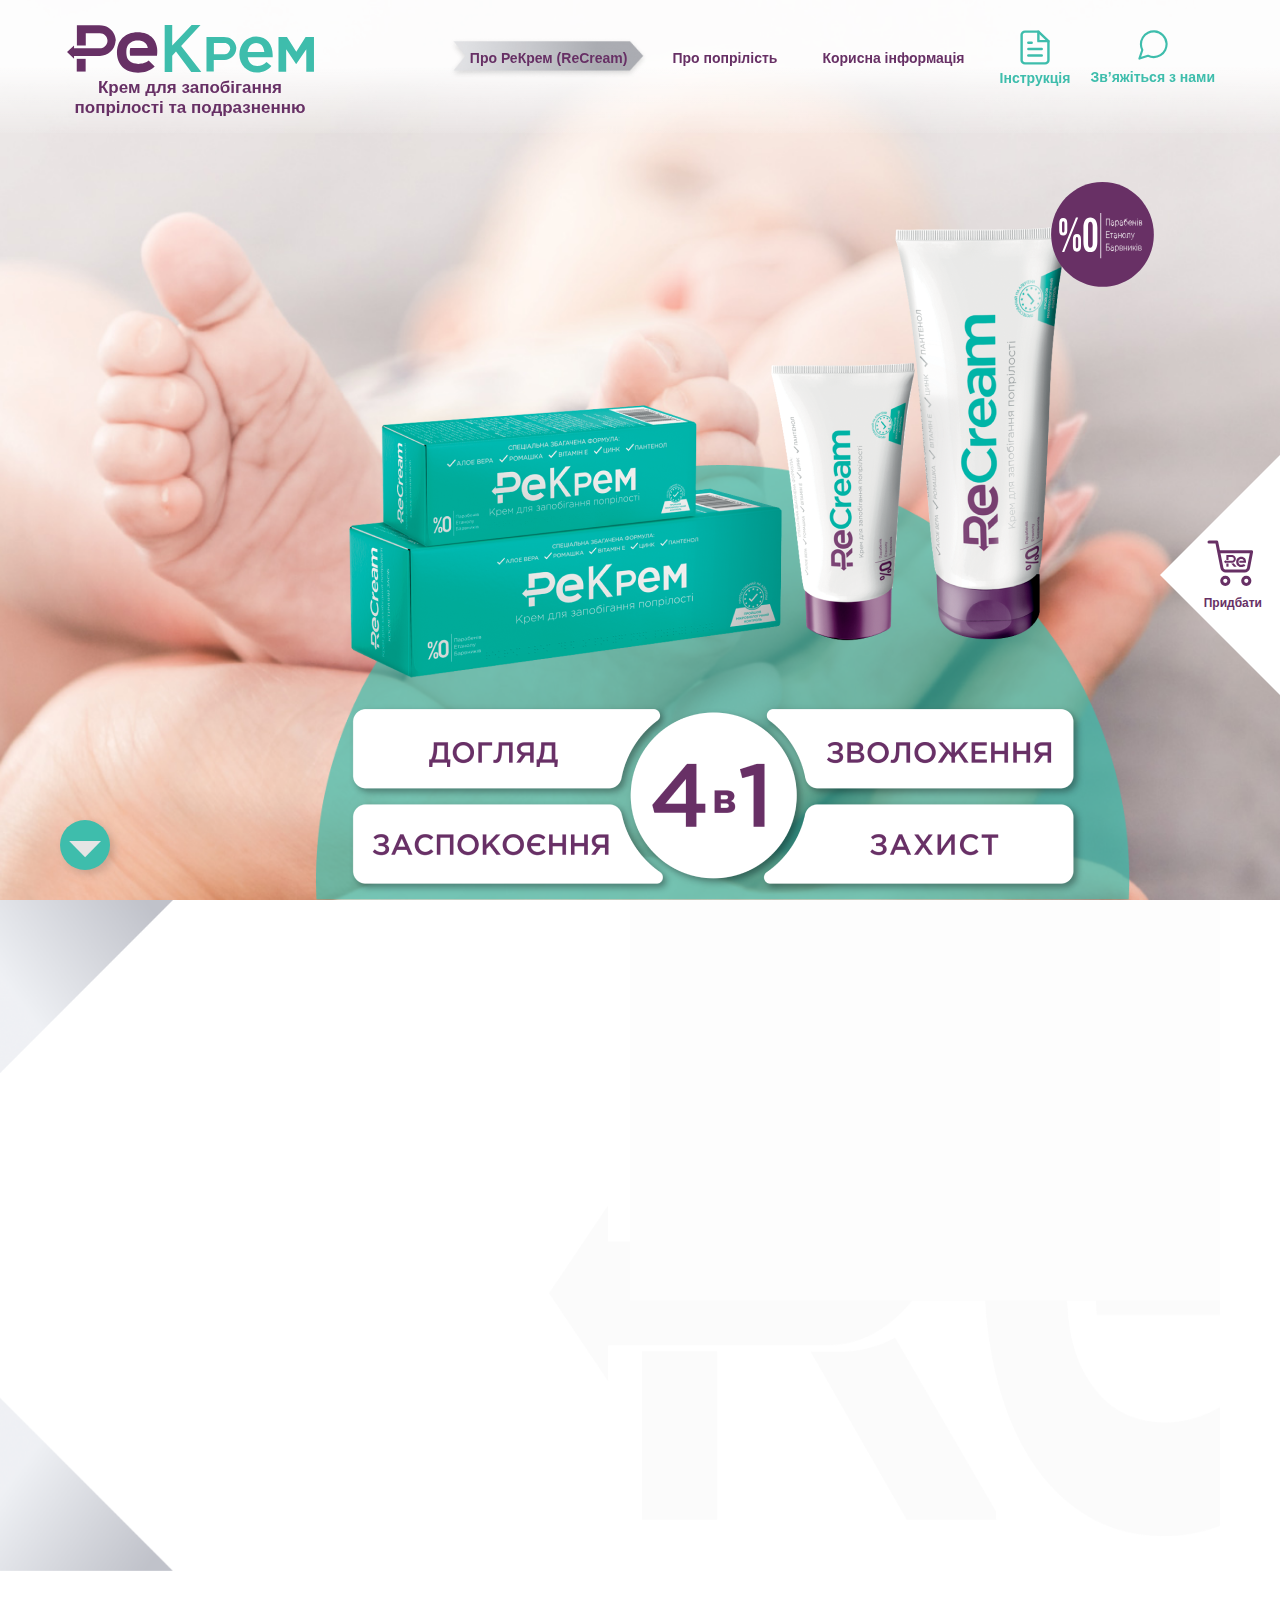
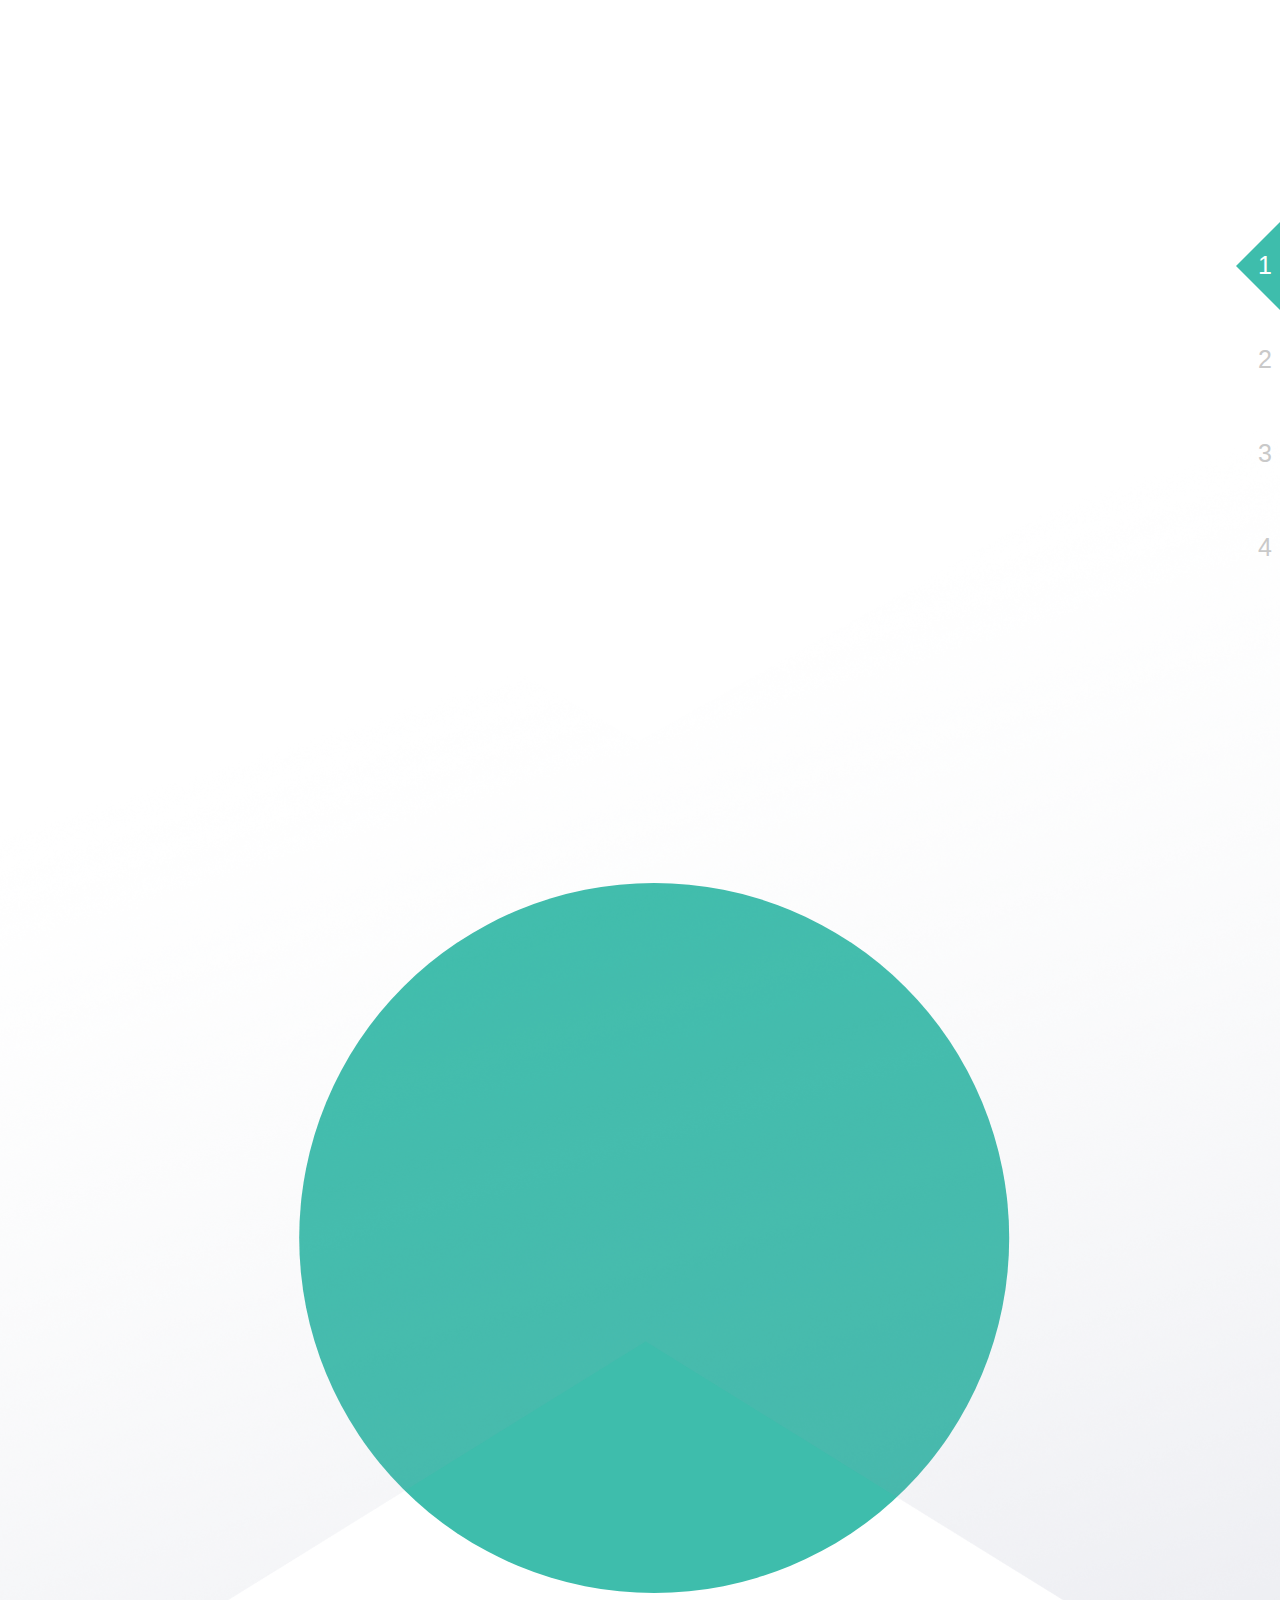
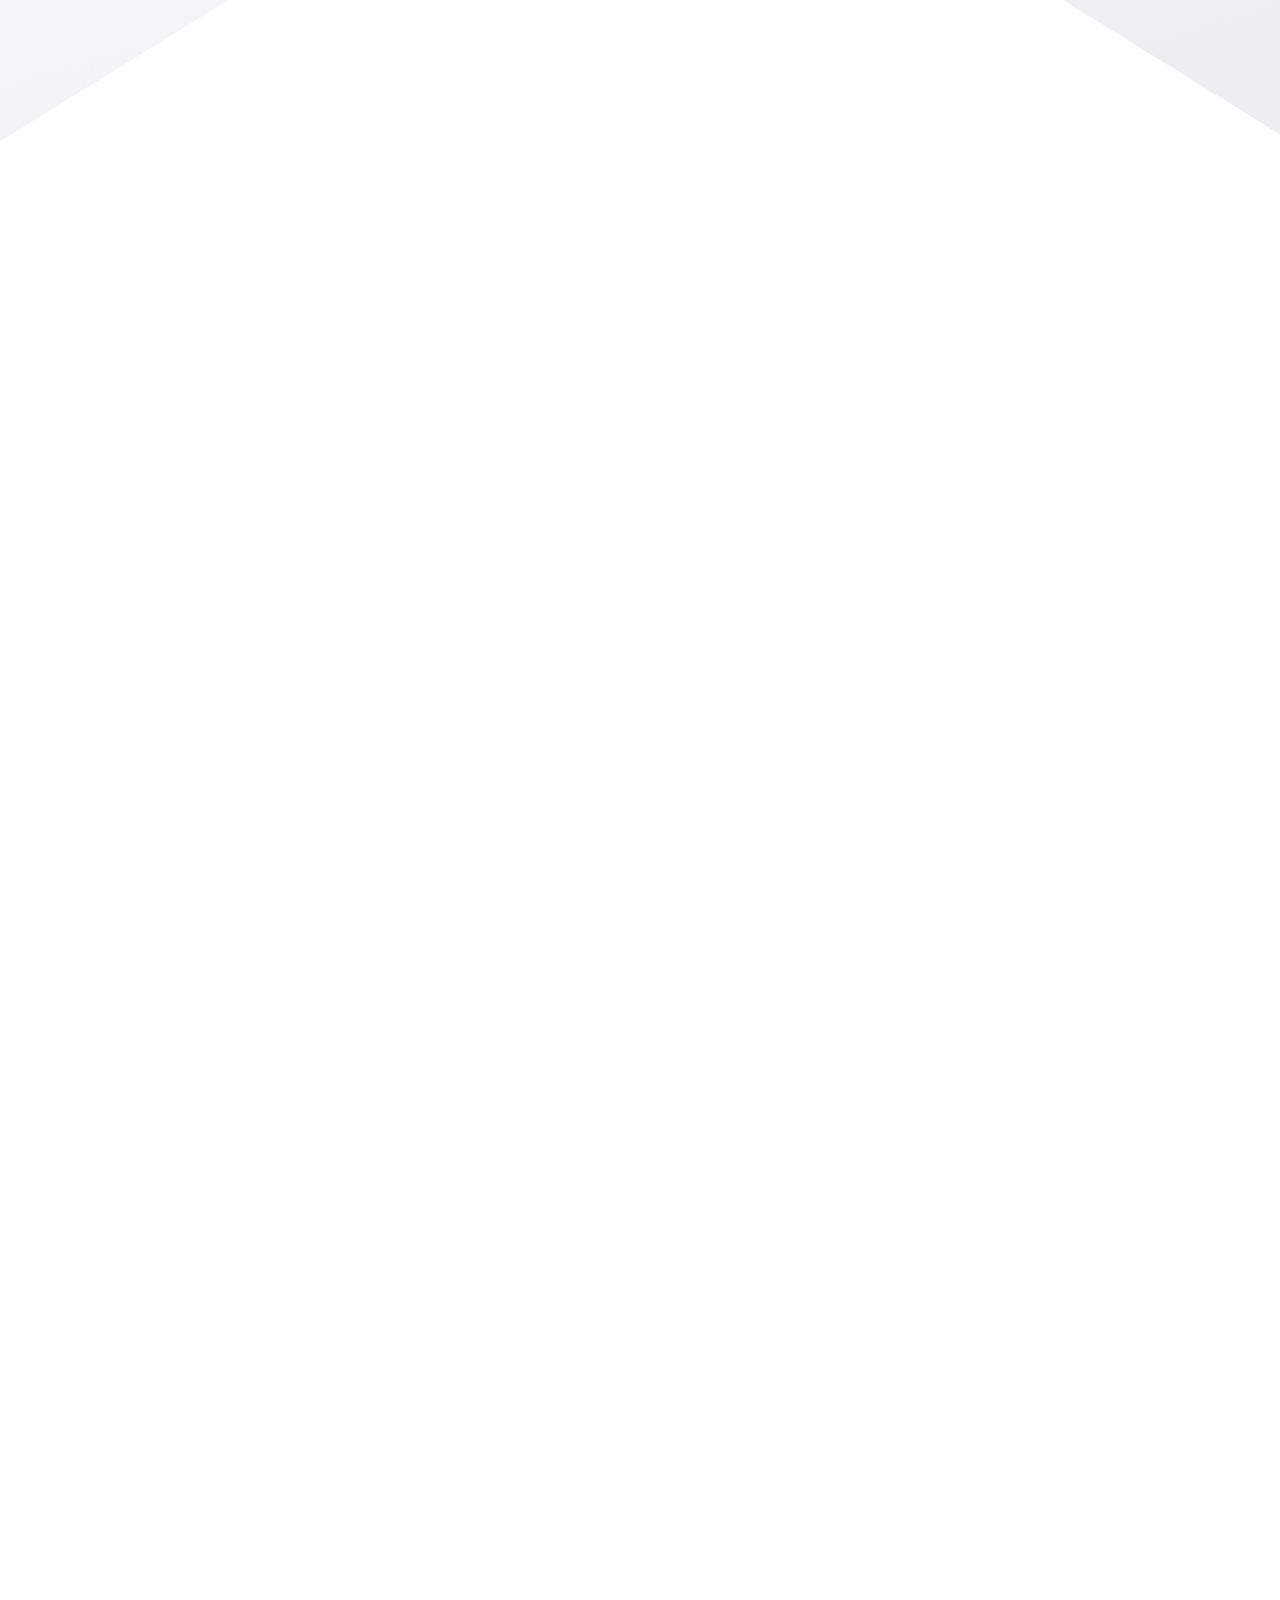
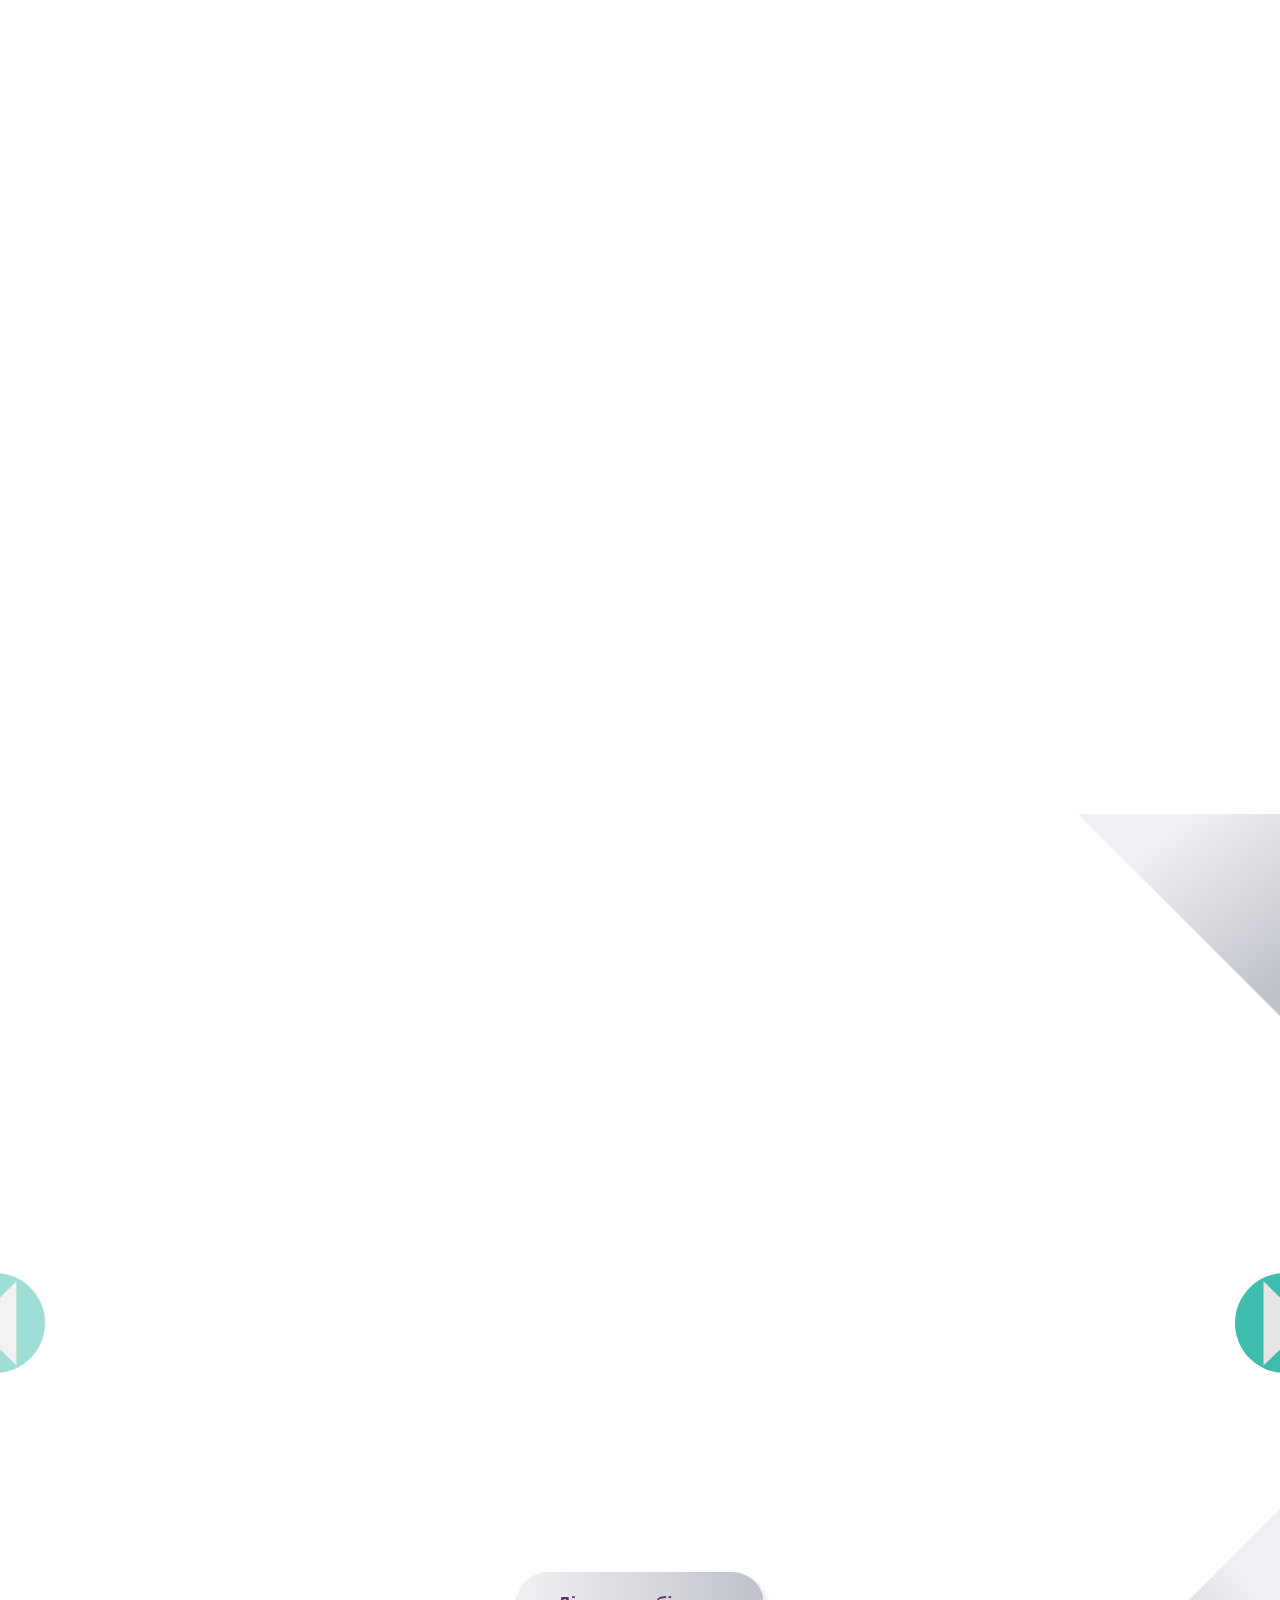
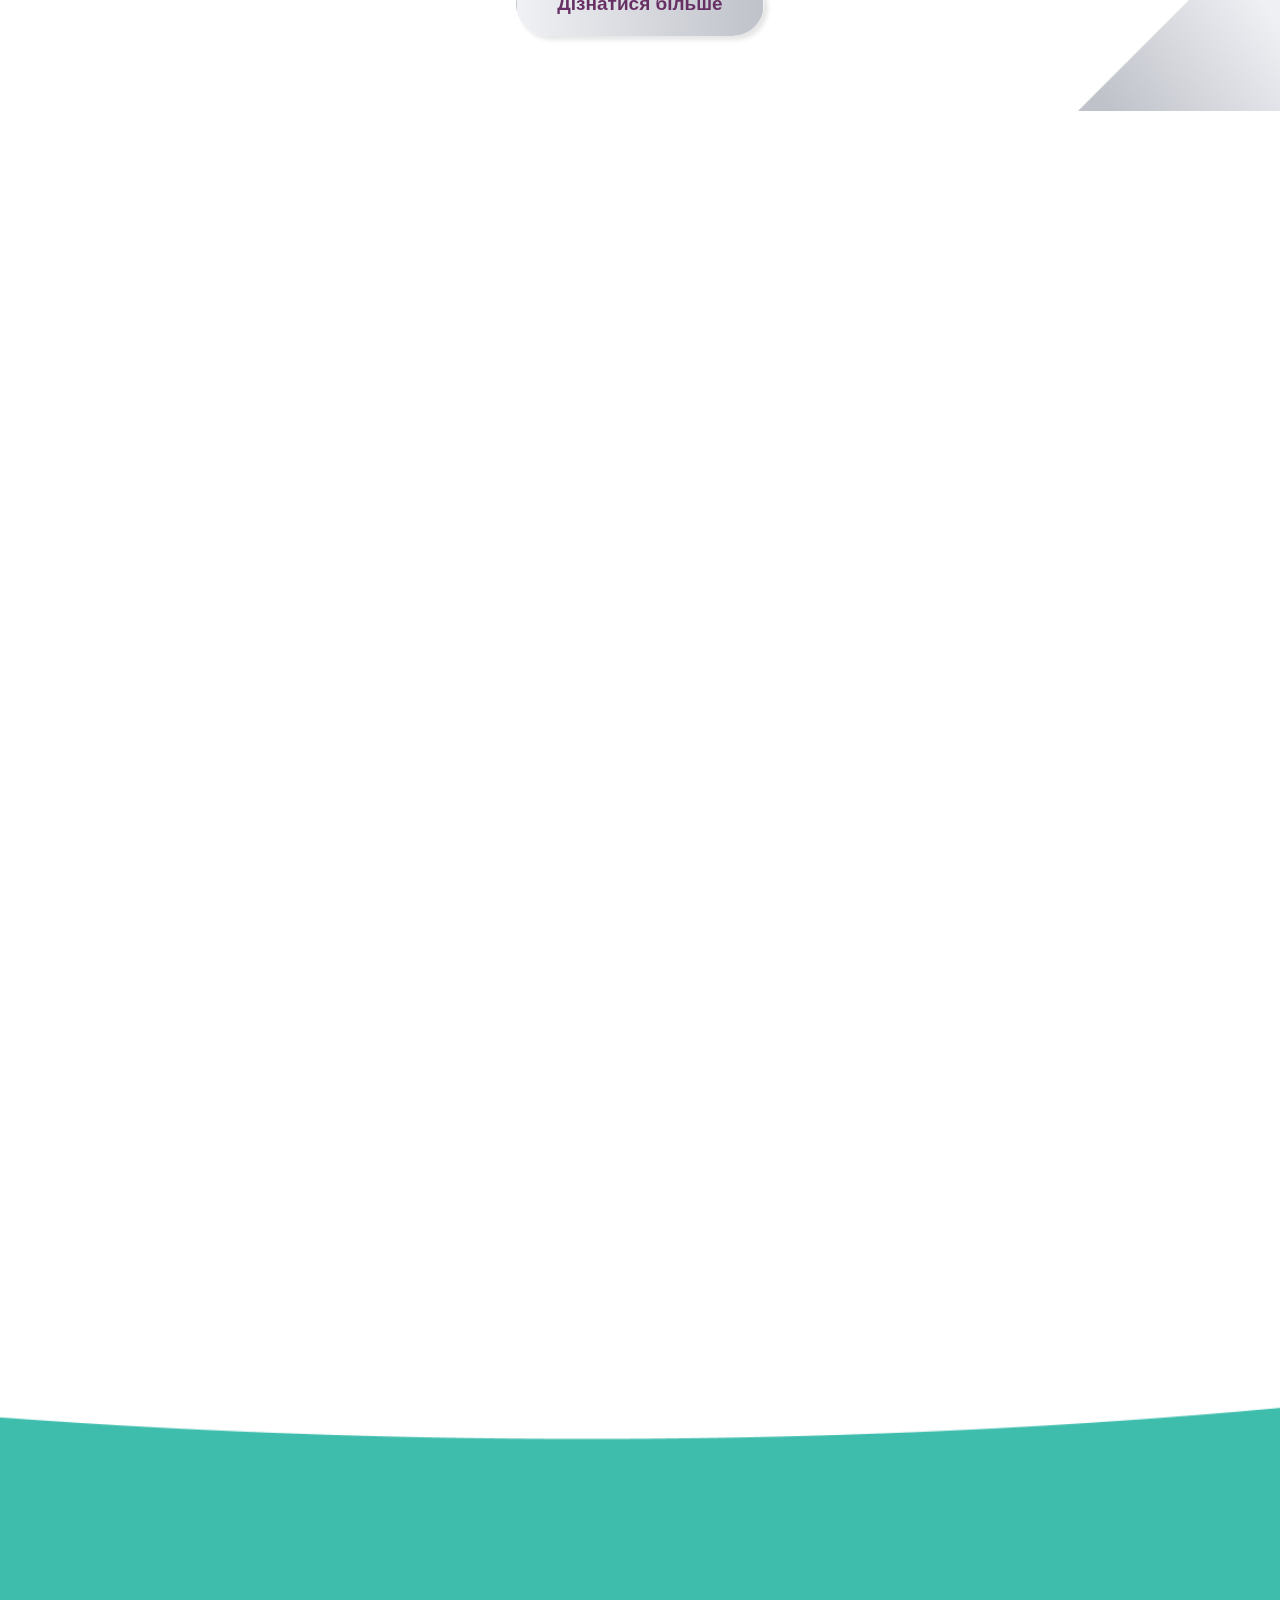
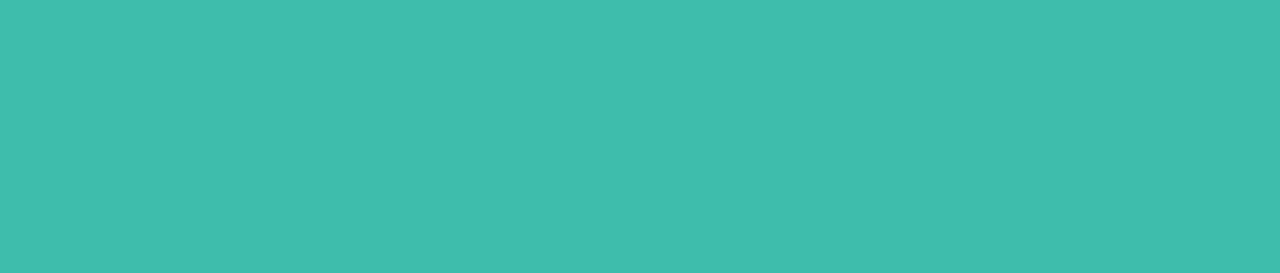
==== commit 36f8bf49: "Fixes styles and add one more modal open button" ====
--- a/index.html
+++ b/index.html
@@ -55,7 +55,7 @@
                   </a>
                 </li>
                 <li>
-                  <a href="">
+                  <a class="open-modal">
                     <img src="./images/chat-icon.svg" alt="Chat">
                     Зв’яжіться з нами
                   </a>
@@ -103,7 +103,7 @@
                   </a>
                 </li>
                 <li>
-                  <a href="">
+                  <a class="open-modal">
                     <img src="./images/chat-icon.svg" alt="Chat">
                     Зв’яжіться з нами
                   </a>
@@ -120,17 +120,17 @@
       <div class="greeting-background">
         <img src="./images/greeting-background--main.png" alt="ReCream">
       </div>
-      <div class="container">
-        <div class="greeting__content greeting__content--main">
-          <div data-aos="zoom-in" class="greeting__content--main__description">
+      <div class="container container--greeting">
+        <div data-aos="zoom-in" class="greeting__content greeting__content--main">
+          <div class="greeting__content--main__description">
             <img src="./images/greeting-main-img.png" alt="ReCream">
           </div>
-          <a href="#about-reCream" class="toContent toContent--greeting">
-            <svg width="44" height="22" viewBox="0 0 44 22" xmlns="http://www.w3.org/2000/svg">
-              <path d="M43.3491 0L21.7931 22L0.237122 0H43.3491Z"/>
-            </svg>
-          </a>
-        </div>
+        </div>
+        <a href="#about-reCream" class="toContent toContent--greeting">
+          <svg width="44" height="22" viewBox="0 0 44 22" xmlns="http://www.w3.org/2000/svg">
+            <path d="M43.3491 0L21.7931 22L0.237122 0H43.3491Z"/>
+          </svg>
+        </a>
       </div>
       <a href="#buy-reCream" class="buy buy--white-main">
         <img src="./images/cart-icon.svg" alt="Cart">
--- a/index.css
+++ b/index.css
@@ -69,6 +69,10 @@
   100% {
     transform: translateY(15px);
   }
+}
+
+.aos-init[data-aos][data-aos].aos-animate {
+  transform: unset;
 }
 /*#endregion animations*/
 
@@ -140,7 +144,7 @@
   right: 0;
   left: 0;
   z-index: 11;
-  background: linear-gradient(180deg, rgba(255,255,255,0.8) 50%, rgba(255,255,255,0) 100%);
+  background: linear-gradient(180deg, rgba(255,255,255,0.9) 50%, rgba(255,255,255, 0.1) 100%);
 }
 
 .header-mobile {
@@ -152,7 +156,7 @@
   justify-content: space-between;
   align-items: flex-start;
   padding-top: 25px;
-  padding-bottom: 25px;
+  padding-bottom: 15px;
 }
 
 .logo {
@@ -160,7 +164,7 @@
 }
 .logo img {
   margin: 0 auto 5px;
-  max-width: 345px;
+  max-width: 300px;
   width: 95%;
 }
 .logo p {
@@ -213,6 +217,10 @@
   align-items: center;
   justify-content: space-between;
   gap: 40px;
+}
+
+.header__nav-sublist li {
+  cursor: pointer;
 }
 
 .header__nav-sublist li a {
@@ -1042,7 +1050,7 @@
   top: 50%;
   transform: translateY(-50%);
   max-height: 95vh;
-  width: 95%;
+  width: 90%;
   max-width: 480px;
   margin: 0 auto;
 }
@@ -1898,6 +1906,10 @@
 /*#endregion articleSecond*/
 
 /*#region additionalLinks*/
+.container--greeting {
+  position: relative;
+}
+
 .toContent {
   display: flex;
   align-items: center;
@@ -1920,8 +1932,8 @@
 
 .toContent--greeting {
   position: absolute;
-  bottom: 45px;
-  left: 45px;
+  bottom: 65px;
+  left: 200px;
   width: 80px;
   height: 80px;
   animation: scrollToContent 2s ease-out infinite;
@@ -2122,6 +2134,11 @@
   .section-slider--usefulPage {
     margin-top: 230px;
   }
+
+  .toContent--greeting {
+    bottom: 30px;
+    left: 110px;
+  }
 }
 
 @media screen and (max-width: 1400px) {
@@ -2458,6 +2475,9 @@
   .toContent svg {
     width: 65%;
   }
+  .toContent--greeting {
+    left: 60px;
+  }
 
   .section-aboutCream--chafing::before {
     border-top: 90px solid transparent;
@@ -2733,6 +2753,20 @@
 
   .section-aboutCream--chafing::before {
     display: none;
+  }
+
+  .modal__content form input {
+    margin-bottom: 25px;
+  }
+  .modal__content form textarea {
+    margin-bottom: 45px;
+  }
+  .modal__content form button {
+    max-width: 250px;
+    padding: 10px 30px;
+  }
+  .modal__content form input, .modal__content form textarea {
+    font-size: 16px;
   }
 }
 
@@ -2764,18 +2798,18 @@
 
   .burger-button {
     position: relative;
-    height: 30px;
-    width: 35px;
+    height: 20px;
+    width: 20px;
     z-index: 2;
   }
   .burger-button__background {
     position: absolute;
     top: 50%;
-    transform: translateY(-50%) translateX(50%);
+    transform: translateY(-54%) translateX(50%);
     right: 50%;
     z-index: -1;
-    width: 60px;
-    height: 60px;
+    width: 35px;
+    height: 35px;
     border-radius: 50%;
     background-color: var(--color-accent-blue);
   }
@@ -2796,15 +2830,15 @@
   }
   .burger-button::after {
     position: absolute;
-    top: calc(100% - 3px);
+    top: calc(100% - 13px);
   }
   .burger-button.active::before {
     box-shadow: transparent 0 0 0 0;
-    top: 50%;
+    top: 35%;
     transform: rotate(225deg);
   }
   .burger-button.active::after {
-    top: 50%;
+    top: 35%;
     transform: rotate(315deg);
   }
 
@@ -3203,7 +3237,30 @@
   }
 
   .toContent--greeting {
-    left: 15px;
+    left: 35px;
+  }
+
+  .buy img {
+    margin-right: 0;
+    max-height: 30px;
+  }
+  .buy strong {
+    display: none;
+  }
+  .buy::after {
+    right: -18px;
+  }
+  .buy--white-main::after {
+    content: '';
+    border-top: 85px solid transparent;
+    border-right: 85px solid white;
+    border-bottom: 85px solid transparent;
+  }
+  .buy--blue::after {
+    content: '';
+    border-top: 85px solid transparent;
+    border-right: 85px solid var(--color-accent-blue);
+    border-bottom: 85px solid transparent;
   }
 }
 
@@ -3219,8 +3276,8 @@
     font-size: 36px
   }
   .header-mobile {
-    padding-top: 20px;
-    padding-bottom: 20px;
+    padding-top: 15px;
+    padding-bottom: 10px;
   }
   .header-mobile .logo {
     max-width: 220px;
@@ -3230,18 +3287,7 @@
   }
 
   .burger-button {
-    height: 25px;
-    width: 25px;
-  }
-  .burger-button__background {
-    width: 45px;
-    height: 45px;
-  }
-  .burger-button::before {
-    top: 5px;
-  }
-  .burger-button::after {
-    top: calc(100% - 13px);
+    right: 10px;
   }
 
   .greeting__content--main__description::before {
@@ -3487,14 +3533,11 @@
   }
 
   .buy {
-    top: 50%;
+    bottom: 5%;
     right: 5px;
   }
   .buy img {
     max-height: 25px;
-  }
-  .buy strong {
-    display: none;
   }
   .buy::after {
     right: -6px;
